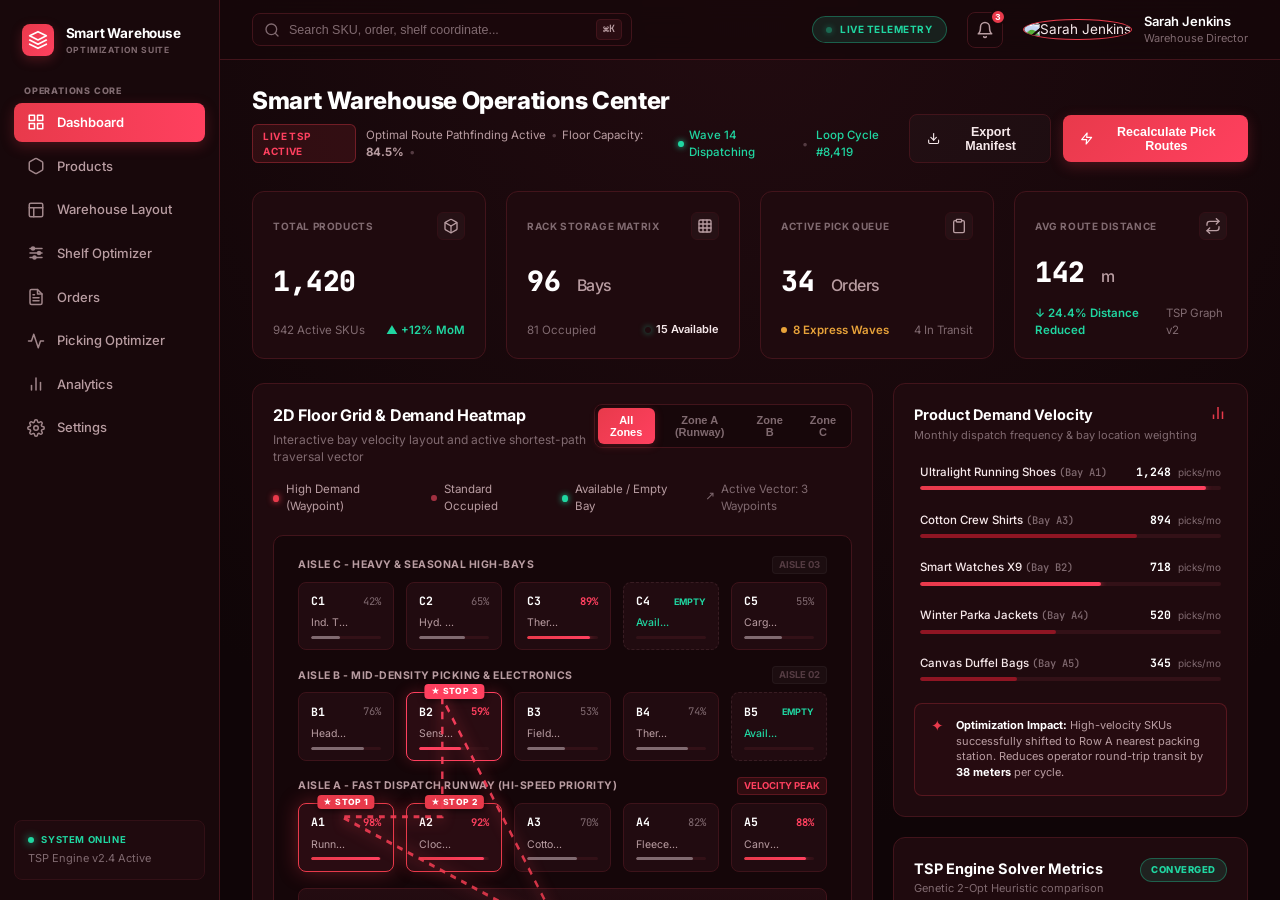
==== frontend/index.html @ 752e41a8 "Add complete warehouse application frontend and backend" ====
<!DOCTYPE html>
<html lang="en">
<head>
    <meta charset="UTF-8">
    <meta name="viewport" content="width=device-width, initial-scale=1.0">
    <title>Smart Warehouse Operations Center - Optimization Suite</title>
    <link rel="stylesheet" href="css/style.css">
    <link rel="preconnect" href="https://fonts.googleapis.com">
    <link rel="preconnect" href="https://fonts.gstatic.com" crossorigin>
    <link href="https://fonts.googleapis.com/css2?family=Inter:wght@300;400;500;600;700;800&family=JetBrains+Mono:wght@400;500;600;700&display=swap" rel="stylesheet">
</head>
<body class="app-body">
    <div class="app-layout">
        <!-- LEFT SIDEBAR -->
                <aside class="sidebar">
            <a href="index.html" class="sidebar-brand">
                <div class="brand-icon-box">
                    <svg width="20" height="20" viewBox="0 0 24 24" fill="none" stroke="currentColor" stroke-width="2" stroke-linecap="round" stroke-linejoin="round">
                        <polygon points="12 2 2 7 12 12 22 7 12 12 22 7 12 2"></polygon>
                        <polyline points="2 17 12 22 22 17"></polyline>
                        <polyline points="2 12 12 17 22 12"></polyline>
                    </svg>
                </div>
                <div class="brand-text">
                    <span class="brand-title">Smart Warehouse</span>
                    <span class="brand-subtitle">OPTIMIZATION SUITE</span>
                </div>
            </a>

            <div class="sidebar-section-label">OPERATIONS CORE</div>

            <nav class="sidebar-nav">
                <a href="index.html" class="nav-item active" data-nav="dashboard">
                    <svg width="18" height="18" viewBox="0 0 24 24" fill="none" stroke="currentColor" stroke-width="2" stroke-linecap="round" stroke-linejoin="round">
                        <rect x="3" y="3" width="7" height="7"></rect>
                        <rect x="14" y="3" width="7" height="7"></rect>
                        <rect x="14" y="14" width="7" height="7"></rect>
                        <rect x="3" y="14" width="7" height="7"></rect>
                    </svg>
                    <span>Dashboard</span>
                </a>
                <a href="products.html" class="nav-item" data-nav="products">
                    <svg width="18" height="18" viewBox="0 0 24 24" fill="none" stroke="currentColor" stroke-width="2" stroke-linecap="round" stroke-linejoin="round">
                        <path d="M21 16V8a2 2 0 0 0-1-1.73l-7-4a2 2 0 0 0-2 0l-7 4A2 2 0 0 0 3 8v8a2 2 0 0 0 1 1.73l7 4a2 2 0 0 0 2 0l7-4A2 2 0 0 0 21 16z"></path>
                    </svg>
                    <span>Products</span>
                </a>
                <a href="layout.html" class="nav-item" data-nav="layout">
                    <svg width="18" height="18" viewBox="0 0 24 24" fill="none" stroke="currentColor" stroke-width="2" stroke-linecap="round" stroke-linejoin="round">
                        <rect x="3" y="3" width="18" height="18" rx="2" ry="2"></rect>
                        <line x1="3" y1="9" x2="21" y2="9"></line>
                        <line x1="9" y1="21" x2="9" y2="9"></line>
                    </svg>
                    <span>Warehouse Layout</span>
                </a>
                <a href="shelf-optimizer.html" class="nav-item" data-nav="shelf-optimizer">
                    <svg width="18" height="18" viewBox="0 0 24 24" fill="none" stroke="currentColor" stroke-width="2" stroke-linecap="round" stroke-linejoin="round">
                        <path d="M4 6h16M4 12h16M4 18h16"></path>
                        <circle cx="8" cy="6" r="2" fill="currentColor"></circle>
                        <circle cx="16" cy="12" r="2" fill="currentColor"></circle>
                        <circle cx="10" cy="18" r="2" fill="currentColor"></circle>
                    </svg>
                    <span>Shelf Optimizer</span>
                </a>
                <a href="orders.html" class="nav-item" data-nav="orders">
                    <svg width="18" height="18" viewBox="0 0 24 24" fill="none" stroke="currentColor" stroke-width="2" stroke-linecap="round" stroke-linejoin="round">
                        <path d="M14 2H6a2 2 0 0 0-2 2v16a2 2 0 0 0 2 2h12a2 2 0 0 0 2-2V8z"></path>
                        <polyline points="14 2 14 8 20 8"></polyline>
                        <line x1="16" y1="13" x2="8" y2="13"></line>
                        <line x1="16" y1="17" x2="8" y2="17"></line>
                        <polyline points="10 9 9 9 8 9"></polyline>
                    </svg>
                    <span>Orders</span>
                </a>
                <a href="picking.html" class="nav-item" data-nav="picking">
                    <svg width="18" height="18" viewBox="0 0 24 24" fill="none" stroke="currentColor" stroke-width="2" stroke-linecap="round" stroke-linejoin="round">
                        <polyline points="22 12 18 12 15 21 9 3 6 12 2 12"></polyline>
                    </svg>
                    <span>Picking Optimizer</span>
                </a>
                <a href="analytics.html" class="nav-item" data-nav="analytics">
                    <svg width="18" height="18" viewBox="0 0 24 24" fill="none" stroke="currentColor" stroke-width="2" stroke-linecap="round" stroke-linejoin="round">
                        <line x1="18" y1="20" x2="18" y2="10"></line>
                        <line x1="12" y1="20" x2="12" y2="4"></line>
                        <line x1="6" y1="20" x2="6" y2="14"></line>
                    </svg>
                    <span>Analytics</span>
                </a>
                <a href="settings.html" class="nav-item" data-nav="settings">
                    <svg width="18" height="18" viewBox="0 0 24 24" fill="none" stroke="currentColor" stroke-width="2" stroke-linecap="round" stroke-linejoin="round">
                        <circle cx="12" cy="12" r="3"></circle>
                        <path d="M19.4 15a1.65 1.65 0 0 0 .33 1.82l.06.06a2 2 0 0 1 0 2.83 2 2 0 0 1-2.83 0l-.06-.06a1.65 1.65 0 0 0-1.82-.33 1.65 1.65 0 0 0-1 1.51V21a2 2 0 0 1-2 2 2 2 0 0 1-2-2v-.09A1.65 1.65 0 0 0 9 19.4a1.65 1.65 0 0 0-1.82.33l-.06.06a2 2 0 0 1-2.83 0 2 2 0 0 1 0-2.83l.06-.06a1.65 1.65 0 0 0 .33-1.82 1.65 1.65 0 0 0-1.51-1H3a2 2 0 0 1-2-2 2 2 0 0 1 2-2h.09A1.65 1.65 0 0 0 4.6 9a1.65 1.65 0 0 0-.33-1.82l-.06-.06a2 2 0 0 1 0-2.83 2 2 0 0 1 2.83 0l.06.06a1.65 1.65 0 0 0 1.82.33H9a1.65 1.65 0 0 0 1-1.51V3a2 2 0 0 1 2-2 2 2 0 0 1 2 2v.09a1.65 1.65 0 0 0 1 1.51 1.65 1.65 0 0 0 1.82-.33l.06-.06a2 2 0 0 1 2.83 0 2 2 0 0 1 0 2.83l-.06.06a1.65 1.65 0 0 0-.33 1.82V9a1.65 1.65 0 0 0 1.51 1H21a2 2 0 0 1 2 2 2 2 0 0 1-2 2h-.09a1.65 1.65 0 0 0-1.51 1z"></path>
                    </svg>
                    <span>Settings</span>
                </a>
            </nav>

            <div class="sidebar-status-card">
                <div class="status-indicator">
                    <span class="status-pulse-dot"></span>
                    <span class="status-label">SYSTEM ONLINE</span>
                </div>
                <div class="status-subtext">TSP Engine v2.4 Active</div>
            </div>
        </aside>

        <!-- MAIN VIEWPORT -->
        <div class="main-viewport">
            <!-- TOP BAR -->
            <header class="top-header">
                <div class="search-container">
                    <svg class="search-icon" width="16" height="16" viewBox="0 0 24 24" fill="none" stroke="currentColor" stroke-width="2" stroke-linecap="round" stroke-linejoin="round">
                        <circle cx="11" cy="11" r="8"></circle>
                        <line x1="21" y1="21" x2="16.65" y2="16.65"></line>
                    </svg>
                    <input type="text" id="globalSearchInput" placeholder="Search SKU, order, shelf coordinate..." class="search-input">
                    <kbd class="shortcut-badge">⌘K</kbd>
                </div>

                <div class="header-actions">
                    <div class="telemetry-pill">
                        <span class="telemetry-dot"></span>
                        <span>LIVE TELEMETRY</span>
                    </div>

                    <button class="icon-button notification-btn" title="Notifications">
                        <svg width="18" height="18" viewBox="0 0 24 24" fill="none" stroke="currentColor" stroke-width="2" stroke-linecap="round" stroke-linejoin="round">
                            <path d="M18 8A6 6 0 0 0 6 8c0 7-3 9-3 9h18s-3-2-3-9"></path>
                            <path d="M13.73 21a2 2 0 0 1-3.46 0"></path>
                        </svg>
                        <span class="badge-count">3</span>
                    </button>

                    <div class="user-profile">
                        <div class="user-avatar">
                            <img src="https://images.unsplash.com/photo-1573496359142-b8d87734a5a2?w=100&auto=format&fit=crop&q=80" alt="Sarah Jenkins">
                        </div>
                        <div class="user-meta">
                            <span class="user-name">Sarah Jenkins</span>
                            <span class="user-role">Warehouse Director</span>
                        </div>
                    </div>
                </div>
            </header>

            <!-- MAIN CONTENT AREA -->
            <main class="content-scroll">
                <!-- HERO TITLE & ACTION ROW -->
                <div class="page-title-row">
                    <div class="title-meta-group">
                        <h1 class="page-title">Smart Warehouse Operations Center</h1>
                        <div class="title-tags">
                            <span class="pill-badge tsp-badge">LIVE TSP ACTIVE</span>
                            <span class="title-subinfo">Optimal Route Pathfinding Active <span class="bullet">•</span> Floor Capacity: <strong>84.5%</strong> <span class="bullet">•</span></span>
                            <span class="dispatch-status">
                                <span class="green-dot"></span> Wave 14 Dispatching <span class="bullet">•</span> Loop Cycle #8,419
                            </span>
                        </div>
                    </div>
                    <div class="page-action-group">
                        <button class="btn btn-outline" id="exportManifestBtn">
                            <svg width="15" height="15" viewBox="0 0 24 24" fill="none" stroke="currentColor" stroke-width="2" stroke-linecap="round" stroke-linejoin="round">
                                <path d="M21 15v4a2 2 0 0 1-2 2H5a2 2 0 0 1-2-2v-4"></path>
                                <polyline points="7 10 12 15 17 10"></polyline>
                                <line x1="12" y1="15" x2="12" y2="3"></line>
                            </svg>
                            <span>Export Manifest</span>
                        </button>
                        <button class="btn btn-primary" id="recalculateRoutesBtn">
                            <svg width="15" height="15" viewBox="0 0 24 24" fill="none" stroke="currentColor" stroke-width="2" stroke-linecap="round" stroke-linejoin="round">
                                <polygon points="13 2 3 14 12 14 11 22 21 10 12 10 13 2"></polygon>
                            </svg>
                            <span>Recalculate Pick Routes</span>
                        </button>
                    </div>
                </div>

                <!-- 4 KPI SUMMARY CARDS -->
                <div class="kpi-grid">
                    <!-- KPI 1 -->
                    <div class="kpi-card">
                        <div class="kpi-card-header">
                            <span class="kpi-label">TOTAL PRODUCTS</span>
                            <div class="kpi-icon-wrapper">
                                <svg width="16" height="16" viewBox="0 0 24 24" fill="none" stroke="currentColor" stroke-width="2" stroke-linecap="round" stroke-linejoin="round">
                                    <path d="M21 16V8a2 2 0 0 0-1-1.73l-7-4a2 2 0 0 0-2 0l-7 4A2 2 0 0 0 3 8v8a2 2 0 0 0 1 1.73l7 4a2 2 0 0 0 2 0l7-4A2 2 0 0 0 21 16z"></path>
                                    <polyline points="3.27 6.96 12 12.01 20.73 6.96"></polyline>
                                    <line x1="12" y1="22.08" x2="12" y2="12"></line>
                                </svg>
                            </div>
                        </div>
                        <div class="kpi-value">1,420</div>
                        <div class="kpi-footer">
                            <span class="footer-muted">942 Active SKUs</span>
                            <span class="footer-trend trend-up">▲ +12% MoM</span>
                        </div>
                    </div>

                    <!-- KPI 2 -->
                    <div class="kpi-card">
                        <div class="kpi-card-header">
                            <span class="kpi-label">RACK STORAGE MATRIX</span>
                            <div class="kpi-icon-wrapper">
                                <svg width="16" height="16" viewBox="0 0 24 24" fill="none" stroke="currentColor" stroke-width="2" stroke-linecap="round" stroke-linejoin="round">
                                    <rect x="3" y="3" width="18" height="18" rx="2"></rect>
                                    <path d="M3 9h18M3 15h18M9 3v18M15 3v18"></path>
                                </svg>
                            </div>
                        </div>
                        <div class="kpi-value">96 <span class="unit-text">Bays</span></div>
                        <div class="kpi-footer">
                            <span class="footer-muted">81 Occupied</span>
                            <span class="footer-available"><span class="available-dot"></span> 15 Available</span>
                        </div>
                    </div>

                    <!-- KPI 3 -->
                    <div class="kpi-card">
                        <div class="kpi-card-header">
                            <span class="kpi-label">ACTIVE PICK QUEUE</span>
                            <div class="kpi-icon-wrapper">
                                <svg width="16" height="16" viewBox="0 0 24 24" fill="none" stroke="currentColor" stroke-width="2" stroke-linecap="round" stroke-linejoin="round">
                                    <path d="M16 4h2a2 2 0 0 1 2 2v14a2 2 0 0 1-2 2H6a2 2 0 0 1-2-2V6a2 2 0 0 1 2-2h2"></path>
                                    <rect x="8" y="2" width="8" height="4" rx="1" ry="1"></rect>
                                </svg>
                            </div>
                        </div>
                        <div class="kpi-value">34 <span class="unit-text">Orders</span></div>
                        <div class="kpi-footer">
                            <span class="footer-status-tag tag-express"><span class="amber-dot"></span> 8 Express Waves</span>
                            <span class="footer-muted">4 In Transit</span>
                        </div>
                    </div>

                    <!-- KPI 4 -->
                    <div class="kpi-card">
                        <div class="kpi-card-header">
                            <span class="kpi-label">AVG ROUTE DISTANCE</span>
                            <div class="kpi-icon-wrapper">
                                <svg width="16" height="16" viewBox="0 0 24 24" fill="none" stroke="currentColor" stroke-width="2" stroke-linecap="round" stroke-linejoin="round">
                                    <polyline points="17 1 21 5 17 9"></polyline>
                                    <path d="M3 11V9a4 4 0 0 1 4-4h14"></path>
                                    <polyline points="7 23 3 19 7 15"></polyline>
                                    <path d="M21 13v2a4 4 0 0 1-4 4H3"></path>
                                </svg>
                            </div>
                        </div>
                        <div class="kpi-value">142 <span class="unit-text">m</span></div>
                        <div class="kpi-footer">
                            <span class="footer-trend trend-reduction">↓ 24.4% Distance Reduced</span>
                            <span class="footer-muted">TSP Graph v2</span>
                        </div>
                    </div>
                </div>

                <!-- MIDDLE SECTION: 2D GRID + RIGHT SIDEBAR METRICS -->
                <div class="dashboard-grid-layout">
                    <!-- LEFT COLUMN: 2D FLOOR GRID & DEMAND HEATMAP -->
                    <div class="card grid-visualization-card">
                        <div class="card-header-flex">
                            <div class="header-titles">
                                <h2 class="card-title">2D Floor Grid & Demand Heatmap</h2>
                                <p class="card-subtitle">Interactive bay velocity layout and active shortest-path traversal vector</p>
                            </div>
                            <div class="zone-filter-tabs">
                                <button class="zone-tab active" data-zone="all">All Zones</button>
                                <button class="zone-tab" data-zone="a">Zone A (Runway)</button>
                                <button class="zone-tab" data-zone="b">Zone B</button>
                                <button class="zone-tab" data-zone="c">Zone C</button>
                            </div>
                        </div>

                        <div class="grid-legend-row">
                            <div class="legend-item"><span class="legend-dot dot-high-demand"></span> High Demand (Waypoint)</div>
                            <div class="legend-item"><span class="legend-dot dot-occupied"></span> Standard Occupied</div>
                            <div class="legend-item"><span class="legend-dot dot-empty"></span> Available / Empty Bay</div>
                            <div class="legend-item vector-info"><svg width="14" height="14" viewBox="0 0 24 24" fill="none" stroke="currentColor" stroke-width="2"><polyline points="15 3 21 3 21 9"></polyline><line x1="10" y1="14" x2="21" y2="3"></line></svg> Active Vector: 3 Waypoints</div>
                        </div>

                        <!-- WAREHOUSE 2D INTERACTIVE STAGE -->
                        <div class="warehouse-stage-container" id="warehouseStage">
                            <!-- Dynamic SVG overlay for pick paths -->
                            <svg class="traversal-svg-overlay" id="traversalSvg" viewBox="0 0 600 360" preserveAspectRatio="none">
                                <defs>
                                    <linearGradient id="pathGradient" x1="0%" y1="100%" x2="0%" y2="0%">
                                        <stop offset="0%" stop-color="#E83A4B" stop-opacity="0.85"/>
                                        <stop offset="100%" stop-color="#FF405F" stop-opacity="0.95"/>
                                    </linearGradient>
                                </defs>
                                <!-- Traversal Vector Path Lines -->
                                <path id="pickVectorPath" class="path-line-glowing" d="M 300,320 L 70,225 L 175,225 L 175,130 L 300,320" />
                            </svg>

                            <!-- AISLE C -->
                            <div class="aisle-block" data-zone="c">
                                <div class="aisle-header">
                                    <span class="aisle-name">AISLE C - HEAVY & SEASONAL HIGH-BAYS</span>
                                    <span class="aisle-tag">AISLE 03</span>
                                </div>
                                <div class="bays-rack-row">
                                    <div class="bay-cell standard" data-bay="C1" data-name="Industrial Tooling Kits" data-velocity="42" data-load="42%">
                                        <div class="bay-top"><span class="bay-code">C1</span><span class="bay-pct">42%</span></div>
                                        <div class="bay-sku">Ind. T...</div>
                                        <div class="bay-progress"><div class="bar-fill" style="width: 42%;"></div></div>
                                    </div>
                                    <div class="bay-cell standard" data-bay="C2" data-name="Hydraulic Pumps & Fittings" data-velocity="65" data-load="65%">
                                        <div class="bay-top"><span class="bay-code">C2</span><span class="bay-pct">65%</span></div>
                                        <div class="bay-sku">Hyd. ...</div>
                                        <div class="bay-progress"><div class="bar-fill" style="width: 65%;"></div></div>
                                    </div>
                                    <div class="bay-cell high-demand" data-bay="C3" data-name="Thermal Insulators Heavy" data-velocity="89" data-load="89%">
                                        <div class="bay-top"><span class="bay-code">C3</span><span class="bay-pct hot">89%</span></div>
                                        <div class="bay-sku">Ther...</div>
                                        <div class="bay-progress"><div class="bar-fill hot-bar" style="width: 89%;"></div></div>
                                    </div>
                                    <div class="bay-cell empty" data-bay="C4" data-name="Empty Storage Bay" data-velocity="0" data-load="0%">
                                        <div class="bay-top"><span class="bay-code">C4</span><span class="empty-badge">EMPTY</span></div>
                                        <div class="bay-sku available-sku">Avail...</div>
                                        <div class="bay-progress"><div class="bar-fill empty-bar" style="width: 0%;"></div></div>
                                    </div>
                                    <div class="bay-cell standard" data-bay="C5" data-name="Cargo Straps & Ratchets" data-velocity="55" data-load="55%">
                                        <div class="bay-top"><span class="bay-code">C5</span><span class="bay-pct">55%</span></div>
                                        <div class="bay-sku">Carg...</div>
                                        <div class="bay-progress"><div class="bar-fill" style="width: 55%;"></div></div>
                                    </div>
                                </div>
                            </div>

                            <!-- AISLE B -->
                            <div class="aisle-block" data-zone="b">
                                <div class="aisle-header">
                                    <span class="aisle-name">AISLE B - MID-DENSITY PICKING & ELECTRONICS</span>
                                    <span class="aisle-tag">AISLE 02</span>
                                </div>
                                <div class="bays-rack-row">
                                    <div class="bay-cell standard" data-bay="B1" data-name="Wireless Headsets Pro" data-velocity="76" data-load="76%">
                                        <div class="bay-top"><span class="bay-code">B1</span><span class="bay-pct">76%</span></div>
                                        <div class="bay-sku">Head...</div>
                                        <div class="bay-progress"><div class="bar-fill" style="width: 76%;"></div></div>
                                    </div>
                                    <div class="bay-cell waypoint-stop waypoint-stop-3" data-bay="B2" data-name="Smart Watches X9 (Sensors)" data-velocity="78" data-load="59%" id="bay-B2">
                                        <div class="waypoint-pin-badge stop3-badge">★ STOP 3</div>
                                        <div class="bay-top"><span class="bay-code">B2</span><span class="bay-pct hot">59%</span></div>
                                        <div class="bay-sku">Sens...</div>
                                        <div class="bay-progress"><div class="bar-fill stop3-bar" style="width: 59%;"></div></div>
                                    </div>
                                    <div class="bay-cell standard" data-bay="B3" data-name="Field Diagnostic Units" data-velocity="53" data-load="53%">
                                        <div class="bay-top"><span class="bay-code">B3</span><span class="bay-pct">53%</span></div>
                                        <div class="bay-sku">Field...</div>
                                        <div class="bay-progress"><div class="bar-fill" style="width: 53%;"></div></div>
                                    </div>
                                    <div class="bay-cell standard" data-bay="B4" data-name="Thermal Controllers X" data-velocity="74" data-load="74%">
                                        <div class="bay-top"><span class="bay-code">B4</span><span class="bay-pct">74%</span></div>
                                        <div class="bay-sku">Ther...</div>
                                        <div class="bay-progress"><div class="bar-fill" style="width: 74%;"></div></div>
                                    </div>
                                    <div class="bay-cell empty" data-bay="B5" data-name="Empty Storage Bay" data-velocity="0" data-load="0%">
                                        <div class="bay-top"><span class="bay-code">B5</span><span class="empty-badge">EMPTY</span></div>
                                        <div class="bay-sku available-sku">Avail...</div>
                                        <div class="bay-progress"><div class="bar-fill empty-bar" style="width: 0%;"></div></div>
                                    </div>
                                </div>
                            </div>

                            <!-- AISLE A -->
                            <div class="aisle-block" data-zone="a">
                                <div class="aisle-header">
                                    <span class="aisle-name">AISLE A - FAST DISPATCH RUNWAY (HI-SPEED PRIORITY)</span>
                                    <span class="aisle-tag velocity-tag">VELOCITY PEAK</span>
                                </div>
                                <div class="bays-rack-row">
                                    <div class="bay-cell waypoint-stop active-selected-bay" data-bay="A1" data-name="Ultralight Running Shoes" data-velocity="98" data-load="88%" id="bay-A1">
                                        <div class="waypoint-pin-badge pink-badge">★ STOP 1</div>
                                        <div class="bay-top"><span class="bay-code">A1</span><span class="bay-pct hot">98%</span></div>
                                        <div class="bay-sku">Runn...</div>
                                        <div class="bay-progress"><div class="bar-fill hot-bar" style="width: 98%;"></div></div>
                                    </div>
                                    <div class="bay-cell waypoint-stop" data-bay="A2" data-name="Smart Tracking Clocks" data-velocity="92" data-load="76%" id="bay-A2">
                                        <div class="waypoint-pin-badge pink-badge">★ STOP 2</div>
                                        <div class="bay-top"><span class="bay-code">A2</span><span class="bay-pct hot">92%</span></div>
                                        <div class="bay-sku">Cloc...</div>
                                        <div class="bay-progress"><div class="bar-fill hot-bar" style="width: 92%;"></div></div>
                                    </div>
                                    <div class="bay-cell standard" data-bay="A3" data-name="Cotton Crew Shirts" data-velocity="70" data-load="70%">
                                        <div class="bay-top"><span class="bay-code">A3</span><span class="bay-pct">70%</span></div>
                                        <div class="bay-sku">Cotto...</div>
                                        <div class="bay-progress"><div class="bar-fill" style="width: 70%;"></div></div>
                                    </div>
                                    <div class="bay-cell standard" data-bay="A4" data-name="Winter Parka Fleece" data-velocity="82" data-load="82%">
                                        <div class="bay-top"><span class="bay-code">A4</span><span class="bay-pct">82%</span></div>
                                        <div class="bay-sku">Fleece...</div>
                                        <div class="bay-progress"><div class="bar-fill" style="width: 82%;"></div></div>
                                    </div>
                                    <div class="bay-cell high-demand" data-bay="A5" data-name="Canvas Duffel Bags" data-velocity="88" data-load="88%">
                                        <div class="bay-top"><span class="bay-code">A5</span><span class="bay-pct hot">88%</span></div>
                                        <div class="bay-sku">Canv...</div>
                                        <div class="bay-progress"><div class="bar-fill hot-bar" style="width: 88%;"></div></div>
                                    </div>
                                </div>
                            </div>

                            <!-- ENTRY PORTAL & PACKING STATION -->
                            <div class="entry-portal-box" id="entryPortal">
                                <div class="portal-header-row">
                                    <span class="portal-title">ENTRY PORTAL & AUTOMATED PACKING STATION</span>
                                </div>
                                <div class="portal-badges-row">
                                    <div class="portal-status-item">
                                        <svg width="14" height="14" viewBox="0 0 24 24" fill="none" stroke="currentColor" stroke-width="2"><rect x="1" y="3" width="15" height="13"></rect><polygon points="16 8 20 8 23 11 23 16 16 16 8"></polygon><circle cx="5.5" cy="18.5" r="2.5"></circle><circle cx="18.5" cy="18.5" r="2.5"></circle></svg>
                                        <span><span class="green-dot"></span> Conveyors 01-03 Online</span>
                                    </div>
                                    <div class="portal-status-item">Multi-Scan RFID Active</div>
                                    <div class="portal-tag dock-tag">DOCK D-04</div>
                                    <div class="portal-tag runway-tag">↑ Aisle A Runway</div>
                                </div>
                            </div>
                        </div>

                        <!-- ACTIVE INSPECTOR BOTTOM BAR -->
                        <div class="grid-inspector-bar">
                            <div class="inspector-col">
                                <svg width="16" height="16" viewBox="0 0 24 24" fill="none" stroke="#E83A4B" stroke-width="2"><circle cx="12" cy="12" r="10"></circle><circle cx="12" cy="12" r="3"></circle></svg>
                                <span>Active Inspector: <strong id="inspectBay">Bay A1 (Ultralight Running Shoes)</strong></span>
                            </div>
                            <div class="inspector-col">
                                <span>Velocity: <strong id="inspectVelocity" class="highlight-text">98%</strong></span>
                            </div>
                            <div class="inspector-col waypoint-col">
                                <span class="green-dot"></span>
                                <span id="inspectStatus">Optimal Waypoint #1</span>
                            </div>
                        </div>
                    </div>

                    <!-- RIGHT COLUMN: DEMAND VELOCITY + TSP SOLVER METRICS -->
                    <div class="right-metrics-column">
                        <!-- WIDGET 1: PRODUCT DEMAND VELOCITY -->
                        <div class="card velocity-card">
                            <div class="card-header-simple">
                                <div>
                                    <h3 class="widget-title">Product Demand Velocity</h3>
                                    <p class="widget-subtitle">Monthly dispatch frequency & bay location weighting</p>
                                </div>
                                <svg width="18" height="18" viewBox="0 0 24 24" fill="none" stroke="#E83A4B" stroke-width="2">
                                    <line x1="18" y1="20" x2="18" y2="10"></line>
                                    <line x1="12" y1="20" x2="12" y2="4"></line>
                                    <line x1="6" y1="20" x2="6" y2="14"></line>
                                </svg>
                            </div>

                            <div class="velocity-list">
                                <div class="velocity-item" data-bay="A1">
                                    <div class="velocity-meta">
                                        <span class="product-title">Ultralight Running Shoes <span class="bay-tag">(Bay A1)</span></span>
                                        <span class="picks-val">1,248 <span class="unit">picks/mo</span></span>
                                    </div>
                                    <div class="velocity-bar-track">
                                        <div class="velocity-bar-fill fill-hot" style="width: 95%;"></div>
                                    </div>
                                </div>

                                <div class="velocity-item" data-bay="A3">
                                    <div class="velocity-meta">
                                        <span class="product-title">Cotton Crew Shirts <span class="bay-tag">(Bay A3)</span></span>
                                        <span class="picks-val">894 <span class="unit">picks/mo</span></span>
                                    </div>
                                    <div class="velocity-bar-track">
                                        <div class="velocity-bar-fill fill-normal" style="width: 72%;"></div>
                                    </div>
                                </div>

                                <div class="velocity-item" data-bay="B2">
                                    <div class="velocity-meta">
                                        <span class="product-title">Smart Watches X9 <span class="bay-tag">(Bay B2)</span></span>
                                        <span class="picks-val">718 <span class="unit">picks/mo</span></span>
                                    </div>
                                    <div class="velocity-bar-track">
                                        <div class="velocity-bar-fill fill-hot" style="width: 60%;"></div>
                                    </div>
                                </div>

                                <div class="velocity-item" data-bay="A4">
                                    <div class="velocity-meta">
                                        <span class="product-title">Winter Parka Jackets <span class="bay-tag">(Bay A4)</span></span>
                                        <span class="picks-val">520 <span class="unit">picks/mo</span></span>
                                    </div>
                                    <div class="velocity-bar-track">
                                        <div class="velocity-bar-fill fill-normal" style="width: 45%;"></div>
                                    </div>
                                </div>

                                <div class="velocity-item" data-bay="A5">
                                    <div class="velocity-meta">
                                        <span class="product-title">Canvas Duffel Bags <span class="bay-tag">(Bay A5)</span></span>
                                        <span class="picks-val">345 <span class="unit">picks/mo</span></span>
                                    </div>
                                    <div class="velocity-bar-track">
                                        <div class="velocity-bar-fill fill-normal" style="width: 32%;"></div>
                                    </div>
                                </div>
                            </div>

                            <!-- OPTIMIZATION IMPACT CALLOUT -->
                            <div class="optimization-impact-box">
                                <div class="spark-icon">✦</div>
                                <div class="impact-text">
                                    <strong>Optimization Impact:</strong> High-velocity SKUs successfully shifted to Row A nearest packing station. Reduces operator round-trip transit by <strong>38 meters</strong> per cycle.
                                </div>
                            </div>
                        </div>

                        <!-- WIDGET 2: TSP ENGINE SOLVER METRICS -->
                        <div class="card tsp-metrics-card">
                            <div class="card-header-simple">
                                <div>
                                    <h3 class="widget-title">TSP Engine Solver Metrics</h3>
                                    <p class="widget-subtitle">Genetic 2-Opt Heuristic comparison</p>
                                </div>
                                <span class="converged-pill">CONVERGED</span>
                            </div>

                            <div class="comparison-tiles-grid">
                                <div class="comp-tile fifo-tile">
                                    <span class="tile-label">LEGACY FIFO PATH</span>
                                    <div class="tile-value-muted">188 <span class="sub-unit">m</span></div>
                                    <span class="tile-sub">Unordered batch</span>
                                </div>
                                <div class="comp-tile tsp-tile">
                                    <span class="tile-label">OPTIMIZED TSP ROUTE</span>
                                    <div class="tile-value-highlight">142 <span class="sub-unit">m</span></div>
                                    <span class="tile-sub green-sub">↘ - 24.4% Travel</span>
                                </div>
                            </div>

                            <div class="savings-metrics-row">
                                <div class="saving-metric-box">
                                    <span class="metric-heading">DISTANCE SAVED / RUN</span>
                                    <div class="metric-number">46 <span class="sub-unit">meters</span></div>
                                    <span class="metric-sub">2,300 m / 50 picks</span>
                                </div>
                                <div class="saving-metric-box">
                                    <span class="metric-heading">LABOR TIME SAVED</span>
                                    <div class="metric-number">42.6 <span class="sub-unit">hrs / wk</span></div>
                                    <span class="metric-sub green-sub">+31.5% picker efficiency</span>
                                </div>
                            </div>

                            <div class="algorithm-status-block">
                                <div class="algo-progress-meta">
                                    <span>Algorithm Convergence (2-Opt TSP)</span>
                                    <strong class="green-pct" id="algoConvergenceVal">94.6%</strong>
                                </div>
                                <div class="algo-track">
                                    <div class="algo-fill" style="width: 94.6%;"></div>
                                </div>
                                <div class="algo-details-footer">
                                    <span>Iteration: <strong id="algoIterations">1,200</strong></span>
                                    <span>Fitness Delta: <strong>&lt; 0.002%</strong></span>
                                </div>
                            </div>
                        </div>
                    </div>
                </div>

                <!-- BOTTOM TABLE: ACTIVE PICK MANIFEST & LIVE WAVES -->
                <div class="card manifest-card">
                    <div class="manifest-header-flex">
                        <div class="manifest-titles">
                            <h2 class="card-title">Active Pick Manifest & Live Waves</h2>
                            <p class="card-subtitle">Real-time dispatch batches prioritized by delivery window and TSP traversal efficiency</p>
                        </div>
                        <div class="manifest-filter-group">
                            <div class="filter-input-wrap">
                                <svg width="14" height="14" viewBox="0 0 24 24" fill="none" stroke="currentColor" stroke-width="2">
                                    <polygon points="22 3 2 3 10 12.46 10 19 14 21 14 12.46 22 3"></polygon>
                                </svg>
                                <input type="text" id="manifestSearchInput" placeholder="Filter order ID or SKU..." class="manifest-search-box">
                            </div>
                            <span class="visible-badge" id="visibleCounterBadge">5 of 34 Visible</span>
                        </div>
                    </div>

                    <div class="table-responsive">
                        <table class="manifest-table" id="manifestTable">
                            <thead>
                                <tr>
                                    <th>ORDER ID</th>
                                    <th>ITEMS & MANIFEST PAYLOAD</th>
                                    <th>PRIORITY LEVEL</th>
                                    <th>FULFILLMENT STATUS</th>
                                    <th>PICK DISTANCE</th>
                                    <th>ACTION</th>
                                </tr>
                            </thead>
                            <tbody>
                                <tr data-order="#ORD-8920" data-route="A1,A2,B2" data-distance="118 m">
                                    <td><span class="order-id-code">#ORD-8920</span></td>
                                    <td>
                                        <div class="payload-cell">
                                            <span class="item-count">3 Items</span>
                                            <span class="item-desc">Smart Watches, Trainers</span>
                                        </div>
                                    </td>
                                    <td><span class="badge-priority priority-urgent">● URGENT</span></td>
                                    <td><span class="badge-status status-picking"><span class="pulse-dot-amber"></span> Picking</span></td>
                                    <td><span class="distance-code">118 m</span></td>
                                    <td>
                                        <button class="btn-action view-route-btn" data-order-id="8920">
                                            View Route <span>→</span>
                                        </button>
                                    </td>
                                </tr>

                                <tr data-order="#ORD-8921" data-route="A1,A3,A4" data-distance="94 m">
                                    <td><span class="order-id-code">#ORD-8921</span></td>
                                    <td>
                                        <div class="payload-cell">
                                            <span class="item-count">6 Items</span>
                                            <span class="item-desc">Running Shoes, Shirts, Caps</span>
                                        </div>
                                    </td>
                                    <td><span class="badge-priority priority-high">HIGH</span></td>
                                    <td><span class="badge-status status-queued">Queued</span></td>
                                    <td><span class="distance-code">94 m</span></td>
                                    <td>
                                        <button class="btn-action view-route-btn" data-order-id="8921">
                                            View Route <span>→</span>
                                        </button>
                                    </td>
                                </tr>

                                <tr data-order="#ORD-8918" data-route="C1,C2,C3" data-distance="165 m">
                                    <td><span class="order-id-code">#ORD-8918</span></td>
                                    <td>
                                        <div class="payload-cell">
                                            <span class="item-count">12 Items</span>
                                            <span class="item-desc">Hardware & Apparel Heavy</span>
                                        </div>
                                    </td>
                                    <td><span class="badge-priority priority-normal">Normal</span></td>
                                    <td><span class="badge-status status-completed"><svg width="12" height="12" viewBox="0 0 24 24" fill="none" stroke="currentColor" stroke-width="3"><polyline points="20 6 9 17 4 12"></polyline></svg> Completed</span></td>
                                    <td><span class="distance-code">165 m</span></td>
                                    <td>
                                        <button class="btn-action log-details-btn">
                                            Log Details <span>▤</span>
                                        </button>
                                    </td>
                                </tr>

                                <tr data-order="#ORD-8915" data-route="A1,B1,B2" data-distance="120 m">
                                    <td><span class="order-id-code">#ORD-8915</span></td>
                                    <td>
                                        <div class="payload-cell">
                                            <span class="item-count">4 Items</span>
                                            <span class="item-desc">Sport Shoes, Bags</span>
                                        </div>
                                    </td>
                                    <td><span class="badge-priority priority-high">HIGH</span></td>
                                    <td><span class="badge-status status-transit">In Transit</span></td>
                                    <td><span class="distance-code">120 m</span></td>
                                    <td>
                                        <button class="btn-action view-route-btn" data-order-id="8915">
                                            View Route <span>→</span>
                                        </button>
                                    </td>
                                </tr>

                                <tr data-order="#ORD-8911" data-route="A4,A5,B4" data-distance="142 m">
                                    <td><span class="order-id-code">#ORD-8911</span></td>
                                    <td>
                                        <div class="payload-cell">
                                            <span class="item-count">8 Items</span>
                                            <span class="item-desc">Jackets, Canvas Duffels</span>
                                        </div>
                                    </td>
                                    <td><span class="badge-priority priority-normal">Normal</span></td>
                                    <td><span class="badge-status status-packed">Packed</span></td>
                                    <td><span class="distance-code">142 m</span></td>
                                    <td>
                                        <button class="btn-action view-route-btn" data-order-id="8911">
                                            View Route <span>→</span>
                                        </button>
                                    </td>
                                </tr>
                            </tbody>
                        </table>
                    </div>
                </div>
            </main>
        </div>
    </div>

    <!-- NOTIFICATION TOAST -->
    <div id="toastNotification" class="toast-notification">
        <div class="toast-icon">⚡</div>
        <div class="toast-content">
            <h4 id="toastTitle">Pick Routes Recalculated</h4>
            <p id="toastMessage">Optimal genetic 2-opt path converged in 18ms. 3 waypoints assigned.</p>
        </div>
    </div>

    <script src="js/api.js"></script>
    <script src="js/app.js"></script>
    <script src="js/nav.js"></script>
</body>
</html>
---- frontend/css/style.css ----
/* =========================================================
   SMART WAREHOUSE OPERATIONS CENTER - BURGUNDY / CRIMSON THEME
   Comprehensive Design System for Dashboard & Products Page
   ========================================================= */

:root {
    /* Palette Tokens */
    --bg-main: #0F0507;
    --sidebar-bg: #18080B;
    --header-bg: #16070A;
    --card-bg: #1F0A0E;
    --card-surface-2: #2A0D12;
    --card-hover: #260C11;
    --card-border: #42141B;
    --card-border-subtle: #321016;

    /* Crimson / Red Accents */
    --accent-red: #E83A4B;
    --accent-red-bright: #FF405F;
    --accent-red-dark: #8F1523;
    --accent-red-glow: rgba(232, 58, 75, 0.25);
    --accent-red-dim: rgba(232, 58, 75, 0.12);
    --accent-red-subtle: rgba(232, 58, 75, 0.06);

    /* Functional Highlights */
    --accent-green: #20D6A1;
    --accent-green-glow: rgba(32, 214, 161, 0.25);
    --accent-green-dim: rgba(32, 214, 161, 0.12);

    --accent-amber: #E8A33A;
    --accent-amber-dim: rgba(232, 163, 58, 0.14);

    /* Typography */
    --text-pure: #ffffff;
    --text-primary: #F7E9EB;
    --text-secondary: #B99DA2;
    --text-muted: #806A70;
    --text-dim: #543B42;

    --font-sans: 'Inter', -apple-system, BlinkMacSystemFont, sans-serif;
    --font-mono: 'JetBrains Mono', monospace;

    /* Transitions */
    --transition-fast: 0.18s ease;
    --transition-medium: 0.28s cubic-bezier(0.4, 0, 0.2, 1);
}

* {
    box-sizing: border-box;
    margin: 0;
    padding: 0;
}

body.app-body {
    background-color: var(--bg-main);
    color: var(--text-primary);
    font-family: var(--font-sans);
    font-size: 13.5px;
    line-height: 1.45;
    height: 100vh;
    overflow: hidden;
    -webkit-font-smoothing: antialiased;
}

/* APP SHELL LAYOUT */
.app-layout {
    display: flex;
    height: 100vh;
    width: 100vw;
    overflow: hidden;
}

/* ---------------------------------------------------------
   SIDEBAR (DEEP BURGUNDY)
   --------------------------------------------------------- */
.sidebar {
    width: 220px;
    min-width: 220px;
    background-color: var(--sidebar-bg);
    border-right: 1px solid var(--card-border);
    display: flex;
    flex-direction: column;
    padding: 1.25rem 0.85rem;
    z-index: 20;
}

.sidebar-brand {
    text-decoration: none;
    color: inherit;
    cursor: pointer;
    display: flex;
    align-items: center;
    gap: 0.75rem;
    padding: 0.25rem 0.5rem 1.25rem 0.5rem;
}

.brand-icon-box {
    width: 32px;
    height: 32px;
    border-radius: 8px;
    background: linear-gradient(135deg, var(--accent-red), var(--accent-red-bright));
    color: white;
    display: flex;
    align-items: center;
    justify-content: center;
    box-shadow: 0 4px 12px var(--accent-red-glow);
}

.brand-text {
    display: flex;
    flex-direction: column;
}

.brand-title {
    font-weight: 700;
    font-size: 13.5px;
    color: var(--text-pure);
    letter-spacing: -0.2px;
}

.brand-subtitle {
    font-size: 8.5px;
    font-weight: 700;
    color: var(--text-muted);
    letter-spacing: 0.8px;
}

.sidebar-section-label {
    font-size: 9px;
    font-weight: 800;
    color: var(--text-muted);
    letter-spacing: 0.8px;
    padding: 0.5rem 0.65rem 0.35rem 0.65rem;
}

.sidebar-nav {
    display: flex;
    flex-direction: column;
    gap: 0.25rem;
    flex: 1;
}

.nav-item {
    display: flex;
    align-items: center;
    gap: 0.75rem;
    padding: 0.65rem 0.85rem;
    border-radius: 8px;
    color: var(--text-secondary);
    text-decoration: none;
    font-weight: 500;
    font-size: 13px;
    transition: all var(--transition-fast);
}

.nav-item:hover {
    color: var(--text-pure);
    background-color: rgba(232, 58, 75, 0.06);
}

.nav-item.active {
    background: linear-gradient(90deg, var(--accent-red) 0%, var(--accent-red-bright) 100%);
    color: var(--text-pure);
    font-weight: 600;
    box-shadow: 0 4px 14px var(--accent-red-glow);
}

.nav-item svg {
    opacity: 0.85;
}

.nav-item.active svg {
    opacity: 1;
}

.sidebar-status-card {
    background-color: var(--card-bg);
    border: 1px solid var(--card-border-subtle);
    border-radius: 8px;
    padding: 0.75rem 0.85rem;
}

.status-indicator {
    display: flex;
    align-items: center;
    gap: 0.45rem;
}

.status-pulse-dot {
    width: 6px;
    height: 6px;
    background-color: var(--accent-green);
    border-radius: 50%;
    box-shadow: 0 0 8px var(--accent-green);
    animation: pulseGlow 2s infinite ease-in-out;
}

.status-label {
    font-size: 9.5px;
    font-weight: 700;
    color: var(--accent-green);
    letter-spacing: 0.6px;
}

.status-subtext {
    font-size: 11px;
    color: var(--text-muted);
    margin-top: 0.25rem;
}

/* ---------------------------------------------------------
   MAIN VIEWPORT & TOP HEADER (DARK BURGUNDY)
   --------------------------------------------------------- */
.main-viewport {
    flex: 1;
    display: flex;
    flex-direction: column;
    overflow: hidden;
    background: radial-gradient(circle at 50% 0%, #220B10 0%, #0F0507 80%);
}

.top-header {
    height: 60px;
    min-height: 60px;
    border-bottom: 1px solid var(--card-border);
    display: flex;
    align-items: center;
    justify-content: space-between;
    padding: 0 2rem;
    background-color: rgba(22, 7, 10, 0.75);
    backdrop-filter: blur(12px);
    z-index: 15;
}

.search-container {
    display: flex;
    align-items: center;
    position: relative;
    width: 380px;
}

.search-icon {
    position: absolute;
    left: 12px;
    color: var(--text-muted);
    pointer-events: none;
}

.search-input {
    width: 100%;
    background-color: #1A070B;
    border: 1px solid var(--card-border);
    border-radius: 8px;
    padding: 0.55rem 3rem 0.55rem 2.25rem;
    color: var(--text-pure);
    font-size: 12.5px;
    outline: none;
    transition: all var(--transition-fast);
}

.search-input:focus {
    border-color: var(--accent-red);
    box-shadow: 0 0 0 2px var(--accent-red-dim);
}

.search-input::placeholder {
    color: var(--text-muted);
}

.shortcut-badge {
    position: absolute;
    right: 10px;
    background-color: var(--card-surface-2);
    color: var(--text-secondary);
    font-family: var(--font-mono);
    font-size: 10px;
    font-weight: 600;
    padding: 2px 6px;
    border-radius: 4px;
    border: 1px solid var(--card-border);
}

.header-actions {
    display: flex;
    align-items: center;
    gap: 1.25rem;
}

.telemetry-pill {
    display: flex;
    align-items: center;
    gap: 0.5rem;
    background-color: var(--accent-green-dim);
    border: 1px solid rgba(32, 214, 161, 0.35);
    color: var(--accent-green);
    font-size: 10px;
    font-weight: 700;
    letter-spacing: 0.5px;
    padding: 0.35rem 0.85rem;
    border-radius: 999px;
}

.telemetry-dot {
    width: 6px;
    height: 6px;
    border-radius: 50%;
    background-color: var(--accent-green);
    box-shadow: 0 0 6px var(--accent-green);
}

.icon-button {
    background: transparent;
    border: 1px solid var(--card-border);
    border-radius: 8px;
    width: 36px;
    height: 36px;
    color: var(--text-secondary);
    display: flex;
    align-items: center;
    justify-content: center;
    cursor: pointer;
    position: relative;
    transition: all var(--transition-fast);
}

.icon-button:hover {
    background-color: var(--card-surface-2);
    color: var(--text-pure);
}

.badge-count {
    position: absolute;
    top: -4px;
    right: -4px;
    background-color: var(--accent-red);
    color: white;
    font-size: 9.5px;
    font-weight: 700;
    width: 16px;
    height: 16px;
    border-radius: 50%;
    display: flex;
    align-items: center;
    justify-content: center;
    border: 2px solid var(--sidebar-bg);
}

.user-profile {
    display: flex;
    align-items: center;
    gap: 0.75rem;
    cursor: pointer;
}

.user-avatar img {
    width: 36px;
    height: 36px;
    border-radius: 50%;
    object-fit: cover;
    border: 1.5px solid var(--accent-red);
}

.user-meta {
    display: flex;
    flex-direction: column;
}

.user-name {
    font-size: 13px;
    font-weight: 600;
    color: var(--text-pure);
}

.user-role {
    font-size: 11px;
    color: var(--text-muted);
}

/* ---------------------------------------------------------
   CONTENT SCROLL CONTAINER
   --------------------------------------------------------- */
.content-scroll {
    flex: 1;
    overflow-y: auto;
    padding: 1.5rem 2rem 3rem 2rem;
    display: flex;
    flex-direction: column;
    gap: 1.5rem;
}

/* Custom Scrollbar */
.content-scroll::-webkit-scrollbar {
    width: 6px;
}
.content-scroll::-webkit-scrollbar-track {
    background: transparent;
}
.content-scroll::-webkit-scrollbar-thumb {
    background: #3B1218;
    border-radius: 4px;
}
.content-scroll::-webkit-scrollbar-thumb:hover {
    background: #541B24;
}

/* PAGE TITLE & ACTIONS */
.page-title-row {
    display: flex;
    justify-content: space-between;
    align-items: flex-end;
    margin-bottom: 0.25rem;
}

.title-meta-group {
    display: flex;
    flex-direction: column;
    gap: 0.35rem;
}

.page-title {
    font-size: 24px;
    font-weight: 800;
    color: var(--text-pure);
    letter-spacing: -0.4px;
}

.page-header-desc {
    font-size: 12.5px;
    color: var(--text-secondary);
}

.title-tags {
    display: flex;
    align-items: center;
    gap: 0.65rem;
    font-size: 11.5px;
    color: var(--text-secondary);
}

.header-sub-tag {
    font-size: 10px;
    font-weight: 700;
    color: var(--text-muted);
    letter-spacing: 0.6px;
}

.pill-badge {
    font-size: 10px;
    font-weight: 700;
    padding: 0.25rem 0.65rem;
    border-radius: 6px;
    letter-spacing: 0.4px;
}

.tsp-badge {
    background-color: var(--accent-red-dim);
    color: var(--accent-red-bright);
    border: 1px solid rgba(232, 58, 75, 0.35);
}

.bullet {
    color: var(--text-dim);
    margin: 0 2px;
}

.dispatch-status {
    display: flex;
    align-items: center;
    gap: 0.35rem;
    color: var(--accent-green);
    font-weight: 500;
}

.green-dot {
    display: inline-block;
    width: 6px;
    height: 6px;
    border-radius: 50%;
    background-color: var(--accent-green);
    box-shadow: 0 0 6px var(--accent-green);
}

.page-action-group {
    display: flex;
    align-items: center;
    gap: 0.75rem;
}

.btn {
    display: inline-flex;
    align-items: center;
    gap: 0.55rem;
    padding: 0.6rem 1.1rem;
    border-radius: 8px;
    font-size: 12.5px;
    font-weight: 600;
    cursor: pointer;
    transition: all var(--transition-fast);
    border: none;
}

.btn-outline {
    background-color: rgba(255, 255, 255, 0.02);
    border: 1px solid var(--card-border);
    color: var(--text-primary);
}

.btn-outline:hover {
    background-color: var(--card-surface-2);
    border-color: #5C1D26;
}

.btn-primary {
    background: linear-gradient(135deg, var(--accent-red) 0%, var(--accent-red-bright) 100%);
    color: white;
    box-shadow: 0 4px 14px var(--accent-red-glow);
}

.btn-primary:hover {
    background: linear-gradient(135deg, #F04455 0%, #FF526E 100%);
    box-shadow: 0 6px 20px var(--accent-red-glow);
    transform: translateY(-1px);
}

.btn-primary:active {
    transform: translateY(0);
}

/* ---------------------------------------------------------
   KPI CARDS GRID
   --------------------------------------------------------- */
.kpi-grid {
    display: grid;
    grid-template-columns: repeat(4, 1fr);
    gap: 1.25rem;
}

.kpi-card {
    background-color: var(--card-bg);
    border: 1px solid var(--card-border);
    border-radius: 12px;
    padding: 1.25rem;
    display: flex;
    flex-direction: column;
    justify-content: space-between;
    transition: transform var(--transition-fast), border-color var(--transition-fast);
}

.kpi-card:hover {
    border-color: #5A1C25;
    transform: translateY(-2px);
}

.kpi-card-header {
    display: flex;
    justify-content: space-between;
    align-items: center;
}

.kpi-label {
    font-size: 10px;
    font-weight: 700;
    color: var(--text-muted);
    letter-spacing: 0.6px;
}

.kpi-icon-wrapper {
    width: 28px;
    height: 28px;
    background-color: rgba(255, 255, 255, 0.03);
    border: 1px solid var(--card-border-subtle);
    border-radius: 6px;
    display: flex;
    align-items: center;
    justify-content: center;
    color: var(--text-secondary);
}

.kpi-icon-green {
    color: var(--accent-green);
    border-color: rgba(32, 214, 161, 0.3);
    background-color: var(--accent-green-dim);
}

.kpi-icon-amber {
    color: var(--accent-amber);
    border-color: rgba(232, 163, 58, 0.3);
    background-color: var(--accent-amber-dim);
}

.kpi-icon-crimson {
    color: var(--accent-red-bright);
    border-color: rgba(232, 58, 75, 0.3);
    background-color: var(--accent-red-dim);
}

.kpi-value {
    font-size: 28px;
    font-weight: 800;
    color: var(--text-pure);
    letter-spacing: -0.5px;
    margin: 0.75rem 0;
    font-family: var(--font-mono);
}

.kpi-value .unit-text {
    font-size: 16px;
    font-weight: 500;
    color: var(--text-secondary);
    font-family: var(--font-sans);
}

.kpi-footer {
    display: flex;
    align-items: center;
    justify-content: space-between;
    font-size: 11.5px;
}

.footer-muted {
    color: var(--text-muted);
}

.dot-muted {
    display: inline-block;
    width: 6px;
    height: 6px;
    border-radius: 50%;
    background-color: var(--text-dim);
    margin-right: 4px;
}

.trend-up {
    color: var(--accent-green);
    font-weight: 600;
}

.footer-available {
    color: var(--accent-green);
    font-weight: 600;
    display: flex;
    align-items: center;
    gap: 0.35rem;
}

.available-dot {
    width: 6px;
    height: 6px;
    border-radius: 50%;
    background-color: var(--accent-green);
}

.footer-unassigned {
    color: var(--accent-red-bright);
    font-weight: 600;
    display: flex;
    align-items: center;
    gap: 0.35rem;
}

.crimson-dot {
    width: 6px;
    height: 6px;
    border-radius: 50%;
    background-color: var(--accent-red-bright);
    box-shadow: 0 0 6px var(--accent-red);
}

.tag-express {
    color: var(--accent-amber);
    display: flex;
    align-items: center;
    gap: 0.35rem;
    font-weight: 600;
}

.amber-dot {
    width: 6px;
    height: 6px;
    border-radius: 50%;
    background-color: var(--accent-amber);
}

.trend-reduction {
    color: var(--accent-green);
    font-weight: 600;
}

.card {
    background-color: var(--card-bg);
    border: 1px solid var(--card-border);
    border-radius: 12px;
    padding: 1.25rem;
}

/* ---------------------------------------------------------
   FILTER BAR (PRODUCTS)
   --------------------------------------------------------- */
.filter-bar-card {
    padding: 0.85rem 1.25rem;
}

.filter-controls-row {
    display: flex;
    align-items: center;
    gap: 0.75rem;
    flex-wrap: wrap;
}

.filter-input-search {
    display: flex;
    align-items: center;
    position: relative;
    flex: 1;
    min-width: 240px;
}

.filter-input-search svg {
    position: absolute;
    left: 12px;
    color: var(--text-muted);
    pointer-events: none;
}

.filter-search-box {
    width: 100%;
    background-color: #17070A;
    border: 1px solid var(--card-border);
    border-radius: 8px;
    padding: 0.55rem 1rem 0.55rem 2.25rem;
    color: var(--text-pure);
    font-size: 12.5px;
    outline: none;
    transition: all var(--transition-fast);
}

.filter-search-box:focus {
    border-color: var(--accent-red);
    box-shadow: 0 0 0 2px var(--accent-red-dim);
}

.filter-select {
    background-color: #17070A;
    border: 1px solid var(--card-border);
    border-radius: 8px;
    padding: 0.55rem 1.25rem 0.55rem 0.75rem;
    color: var(--text-primary);
    font-size: 12px;
    font-weight: 500;
    outline: none;
    cursor: pointer;
    transition: all var(--transition-fast);
}

.filter-select:focus {
    border-color: var(--accent-red);
}

.btn-clear-filter {
    background: transparent;
    border: 1px solid var(--card-border);
    border-radius: 6px;
    color: var(--text-muted);
    font-size: 11.5px;
    font-weight: 600;
    padding: 0.55rem 0.85rem;
    cursor: pointer;
    transition: all var(--transition-fast);
}

.btn-clear-filter:hover {
    color: var(--text-pure);
    border-color: #5C1D26;
    background-color: var(--card-surface-2);
}

/* ---------------------------------------------------------
   PRODUCTS GRID LAYOUT (TABLE + INSPECTION PANEL)
   --------------------------------------------------------- */
.products-grid-layout {
    display: grid;
    grid-template-columns: 1.75fr 1fr;
    gap: 1.25rem;
    align-items: start;
}

.table-container-card {
    padding: 0;
    overflow: hidden;
    display: flex;
    flex-direction: column;
}

.table-responsive {
    width: 100%;
    overflow-x: auto;
}

.inventory-table {
    width: 100%;
    border-collapse: collapse;
    text-align: left;
}

.inventory-table th {
    font-size: 10px;
    font-weight: 700;
    color: var(--text-muted);
    letter-spacing: 0.6px;
    padding: 0.85rem 1.1rem;
    border-bottom: 1px solid var(--card-border);
    background-color: rgba(22, 7, 10, 0.4);
}

.inventory-table td {
    padding: 0.85rem 1.1rem;
    border-bottom: 1px solid rgba(255, 255, 255, 0.02);
    vertical-align: middle;
}

.inventory-table tbody tr {
    cursor: pointer;
    transition: background-color var(--transition-fast);
}

.inventory-table tbody tr:hover {
    background-color: rgba(232, 58, 75, 0.04);
}

.inventory-table tbody tr.active-row {
    background-color: rgba(232, 58, 75, 0.1);
    border-left: 2px solid var(--accent-red);
}

.sku-cell {
    display: flex;
    align-items: center;
    gap: 0.5rem;
}

.hot-indicator-dot {
    width: 6px;
    height: 6px;
    border-radius: 50%;
    background-color: var(--accent-red);
    box-shadow: 0 0 6px var(--accent-red);
}

.sku-code-text {
    font-family: var(--font-mono);
    font-size: 12px;
    font-weight: 700;
    color: var(--text-secondary);
}

.hot-sku {
    color: var(--accent-red-bright);
}

.product-info-cell {
    display: flex;
    flex-direction: column;
    gap: 0.15rem;
}

.prod-name {
    font-weight: 600;
    font-size: 13px;
    color: var(--text-pure);
}

.prod-sub {
    font-size: 11px;
    color: var(--text-muted);
}

.category-pill {
    background-color: #17070A;
    border: 1px solid var(--card-border-subtle);
    padding: 0.25rem 0.65rem;
    border-radius: 6px;
    font-size: 11px;
    font-weight: 500;
    color: var(--text-secondary);
    display: inline-block;
}

.demand-cell {
    display: flex;
    flex-direction: column;
    gap: 0.3rem;
    width: 130px;
}

.demand-meta {
    display: flex;
    justify-content: space-between;
    align-items: center;
    font-size: 11.5px;
}

.demand-num {
    font-family: var(--font-mono);
    font-weight: 700;
    color: var(--text-pure);
}

.demand-num .unit {
    font-size: 10px;
    font-weight: 400;
    color: var(--text-muted);
    font-family: var(--font-sans);
}

.demand-pct {
    font-family: var(--font-mono);
    font-size: 10.5px;
    color: var(--text-muted);
}

.demand-pct.hot {
    color: var(--accent-red-bright);
    font-weight: 700;
}

.demand-progress-bar {
    height: 3.5px;
    background-color: #331117;
    border-radius: 2px;
    overflow: hidden;
}

.demand-bar-fill {
    height: 100%;
    border-radius: 2px;
}

.fill-hot {
    background: linear-gradient(90deg, var(--accent-red), var(--accent-red-bright));
    box-shadow: 0 0 6px var(--accent-red);
}

.fill-normal {
    background-color: #591E27;
}

.stock-cell {
    display: flex;
    align-items: baseline;
    gap: 0.35rem;
}

.stock-qty {
    font-family: var(--font-mono);
    font-size: 14px;
    font-weight: 800;
}

.stock-healthy {
    color: var(--text-pure);
}

.stock-low {
    color: var(--accent-amber);
}

.stock-out {
    color: var(--text-muted);
}

.stock-unit {
    font-size: 11px;
    color: var(--text-muted);
}

.weight-text {
    font-family: var(--font-mono);
    font-size: 11.5px;
    color: var(--text-secondary);
}

.heavy-weight {
    color: var(--accent-red-bright);
    font-weight: 700;
}

/* PAGINATION FOOTER */
.table-pagination-footer {
    display: flex;
    justify-content: space-between;
    align-items: center;
    padding: 0.95rem 1.25rem;
    border-top: 1px solid var(--card-border);
    background-color: rgba(22, 7, 10, 0.4);
    font-size: 11.5px;
}

.pagination-info {
    color: var(--text-muted);
    font-family: var(--font-mono);
}

.pagination-controls {
    display: flex;
    align-items: center;
    gap: 0.35rem;
}

.page-btn {
    background-color: #17070A;
    border: 1px solid var(--card-border);
    color: var(--text-secondary);
    min-width: 28px;
    height: 28px;
    border-radius: 6px;
    font-size: 11px;
    font-weight: 600;
    cursor: pointer;
    transition: all var(--transition-fast);
}

.page-btn:hover {
    color: var(--text-pure);
    border-color: #5C1D26;
}

.page-btn.active {
    background: linear-gradient(135deg, var(--accent-red), var(--accent-red-bright));
    color: white;
    border-color: var(--accent-red);
    box-shadow: 0 2px 8px var(--accent-red-glow);
}

.page-nav {
    padding: 0 0.65rem;
}

.page-dots {
    color: var(--text-muted);
    padding: 0 4px;
}

/* ---------------------------------------------------------
   PRODUCT INSPECTION PANEL (RIGHT SIDEBAR)
   --------------------------------------------------------- */
.product-inspection-panel {
    background-color: var(--card-bg);
    border: 1px solid var(--card-border);
    border-radius: 12px;
    padding: 1.25rem;
    display: flex;
    flex-direction: column;
    gap: 1.1rem;
    position: sticky;
    top: 1rem;
}

.panel-header-row {
    display: flex;
    justify-content: space-between;
    align-items: center;
    padding-bottom: 0.75rem;
    border-bottom: 1px solid var(--card-border-subtle);
}

.panel-title-group {
    display: flex;
    align-items: center;
    gap: 0.5rem;
}

.panel-title {
    font-size: 10px;
    font-weight: 800;
    color: var(--text-muted);
    letter-spacing: 0.6px;
}

.inspect-sku-tag {
    font-family: var(--font-mono);
    font-size: 13px;
    font-weight: 800;
    color: var(--text-pure);
}

.panel-close-btn {
    background: transparent;
    border: none;
    color: var(--text-muted);
    cursor: pointer;
    font-size: 14px;
    padding: 2px 6px;
    border-radius: 4px;
    transition: color var(--transition-fast);
}

.panel-close-btn:hover {
    color: var(--text-pure);
}

.product-hero-card {
    display: flex;
    align-items: center;
    gap: 1rem;
    background-color: #17070A;
    border: 1px solid var(--card-border);
    border-radius: 10px;
    padding: 0.85rem;
}

.product-thumb-frame {
    width: 60px;
    height: 60px;
    border-radius: 8px;
    overflow: hidden;
    border: 1.5px solid var(--card-border);
    flex-shrink: 0;
    background-color: #240C11;
}

.product-thumb-frame img {
    width: 100%;
    height: 100%;
    object-fit: cover;
}

.product-hero-info {
    display: flex;
    flex-direction: column;
    gap: 0.2rem;
}

.product-category-crumb {
    font-size: 9.5px;
    font-weight: 800;
    color: var(--text-muted);
    letter-spacing: 0.5px;
}

.inspect-product-title {
    font-size: 14px;
    font-weight: 700;
    color: var(--text-pure);
    letter-spacing: -0.2px;
}

.inspect-status-tag {
    display: inline-flex;
    align-items: center;
    gap: 0.4rem;
    font-size: 10.5px;
    font-weight: 600;
    margin-top: 0.2rem;
}

.tag-healthy {
    color: var(--accent-green);
}

.tag-amber {
    color: var(--accent-amber);
}

.tag-crimson {
    color: var(--accent-red-bright);
}

.inspect-metrics-grid {
    display: grid;
    grid-template-columns: 1fr 1fr;
    gap: 0.75rem;
}

.inspect-metric-tile {
    background-color: #17070A;
    border: 1px solid var(--card-border);
    border-radius: 8px;
    padding: 0.75rem;
    display: flex;
    flex-direction: column;
    gap: 0.25rem;
}

.tile-value-strong {
    font-size: 18px;
    font-weight: 800;
    color: var(--text-pure);
    font-family: var(--font-mono);
}

.crimson-text {
    color: var(--accent-red-bright);
}

.green-sub {
    color: var(--accent-green);
    font-weight: 600;
    font-size: 10.5px;
}

.amber-sub {
    color: var(--accent-amber);
    font-weight: 600;
    font-size: 10.5px;
}

.crimson-sub {
    color: var(--accent-red-bright);
    font-weight: 600;
    font-size: 10.5px;
}

.muted-sub {
    color: var(--text-muted);
    font-size: 10.5px;
}

.inspect-weight-row {
    background-color: rgba(255, 255, 255, 0.02);
    border: 1px solid var(--card-border-subtle);
    border-radius: 8px;
    padding: 0.65rem 0.85rem;
    display: flex;
    justify-content: space-between;
    align-items: center;
    font-size: 11.5px;
}

.weight-label {
    font-size: 9.5px;
    font-weight: 700;
    color: var(--text-muted);
    letter-spacing: 0.4px;
}

.weight-meta {
    display: flex;
    align-items: center;
    gap: 0.75rem;
}

.weight-meta strong {
    font-family: var(--font-mono);
    color: var(--text-pure);
}

.pallet-sub {
    color: var(--text-muted);
    font-size: 10.5px;
}

/* PROXIMITY VECTOR DIAGRAM */
.proximity-vector-card {
    background-color: #17070A;
    border: 1px solid var(--card-border);
    border-radius: 8px;
    padding: 0.85rem;
    display: flex;
    flex-direction: column;
    gap: 0.75rem;
}

.proximity-header {
    display: flex;
    justify-content: space-between;
    align-items: center;
}

.prox-title-wrap {
    display: flex;
    align-items: center;
    gap: 0.45rem;
    font-size: 9.5px;
    font-weight: 800;
    color: var(--text-muted);
    letter-spacing: 0.5px;
}

.prox-badge {
    font-size: 9.5px;
    font-weight: 700;
    color: var(--accent-green);
    background-color: var(--accent-green-dim);
    padding: 2px 7px;
    border-radius: 4px;
    border: 1px solid rgba(32, 214, 161, 0.3);
}

.vector-visual-diagram {
    display: flex;
    align-items: center;
    justify-content: space-between;
    gap: 0.35rem;
    padding: 0.25rem 0;
}

.node-point {
    display: flex;
    flex-direction: column;
    align-items: center;
    gap: 0.25rem;
}

.point-box {
    background-color: #240C11;
    border: 1px solid var(--card-border);
    color: var(--text-muted);
    font-size: 9px;
    font-weight: 800;
    padding: 3px 8px;
    border-radius: 4px;
    font-family: var(--font-mono);
}

.active-box {
    background-color: var(--accent-red-dim);
    color: var(--accent-red-bright);
    border-color: var(--accent-red);
    box-shadow: 0 0 8px var(--accent-red-glow);
}

.point-name {
    font-size: 8.5px;
    font-weight: 700;
    color: var(--text-dim);
    letter-spacing: 0.3px;
}

.vector-line-active {
    flex: 1;
    height: 2px;
    background: linear-gradient(90deg, var(--accent-red), var(--accent-red-bright));
    position: relative;
    display: flex;
    justify-content: center;
}

.line-tag {
    position: absolute;
    top: -14px;
    font-size: 8px;
    font-weight: 800;
    color: var(--accent-red-bright);
    letter-spacing: 0.4px;
    white-space: nowrap;
}

.vector-line-inactive {
    flex: 1;
    height: 2px;
    background-color: #331117;
}

.optimizer-note-box {
    background: rgba(232, 58, 75, 0.04);
    border: 1px solid rgba(232, 58, 75, 0.22);
    border-radius: 8px;
    padding: 0.75rem 0.85rem;
    font-size: 11px;
    color: var(--text-secondary);
    line-height: 1.45;
}

.optimizer-note-box strong {
    color: var(--text-pure);
}

.inspect-actions-group {
    display: flex;
    flex-direction: column;
    gap: 0.65rem;
}

.btn-full {
    width: 100%;
    justify-content: center;
    padding: 0.7rem 1rem;
}

.secondary-actions-row {
    display: grid;
    grid-template-columns: 1fr 1fr;
    gap: 0.5rem;
}

.btn-sub-action {
    background-color: #17070A;
    border: 1px solid var(--card-border);
    border-radius: 6px;
    color: var(--text-secondary);
    padding: 0.5rem 0.65rem;
    font-size: 11px;
    font-weight: 600;
    cursor: pointer;
    display: inline-flex;
    align-items: center;
    justify-content: center;
    gap: 0.35rem;
    transition: all var(--transition-fast);
}

.btn-sub-action:hover {
    background-color: var(--card-surface-2);
    border-color: #5C1D26;
    color: var(--text-pure);
}

/* ---------------------------------------------------------
   ADD PRODUCT MODAL (BURGUNDY THEME)
   --------------------------------------------------------- */
.modal-overlay {
    position: fixed;
    top: 0;
    left: 0;
    width: 100vw;
    height: 100vh;
    background-color: rgba(10, 3, 5, 0.75);
    backdrop-filter: blur(8px);
    display: flex;
    align-items: center;
    justify-content: center;
    z-index: 100;
    opacity: 0;
    pointer-events: none;
    transition: opacity 0.25s ease;
}

.modal-overlay.show {
    opacity: 1;
    pointer-events: auto;
}

.modal-dialog {
    background-color: #1A070B;
    border: 1px solid var(--card-border);
    border-radius: 12px;
    width: 540px;
    max-width: 90vw;
    box-shadow: 0 20px 50px rgba(0, 0, 0, 0.8), 0 0 25px var(--accent-red-glow);
    padding: 1.5rem;
    display: flex;
    flex-direction: column;
    gap: 1.25rem;
    transform: scale(0.95);
    transition: transform 0.25s cubic-bezier(0.175, 0.885, 0.32, 1.275);
}

.modal-overlay.show .modal-dialog {
    transform: scale(1);
}

.modal-header {
    display: flex;
    justify-content: space-between;
    align-items: flex-start;
}

.modal-title-wrap {
    display: flex;
    align-items: center;
    gap: 0.75rem;
}

.modal-icon-badge {
    width: 36px;
    height: 36px;
    border-radius: 8px;
    background-color: var(--accent-red-dim);
    color: var(--accent-red-bright);
    display: flex;
    align-items: center;
    justify-content: center;
    border: 1px solid rgba(232, 58, 75, 0.3);
}

.modal-header h3 {
    font-size: 15px;
    font-weight: 700;
    color: var(--text-pure);
}

.modal-subtitle {
    font-size: 11.5px;
    color: var(--text-muted);
    margin-top: 0.15rem;
}

.modal-close-btn {
    background: transparent;
    border: none;
    color: var(--text-muted);
    font-size: 16px;
    cursor: pointer;
    padding: 2px 6px;
}

.modal-close-btn:hover {
    color: var(--text-pure);
}

.modal-form {
    display: flex;
    flex-direction: column;
    gap: 1rem;
}

.form-row {
    display: grid;
    grid-template-columns: 1fr 1fr;
    gap: 0.85rem;
}

.form-group {
    display: flex;
    flex-direction: column;
    gap: 0.35rem;
}

.form-group label {
    font-size: 11px;
    font-weight: 600;
    color: var(--text-secondary);
}

.form-group input,
.form-group select {
    background-color: #120407;
    border: 1px solid var(--card-border);
    border-radius: 6px;
    padding: 0.55rem 0.75rem;
    color: var(--text-pure);
    font-size: 12.5px;
    outline: none;
    transition: border-color var(--transition-fast);
}

.form-group input:focus,
.form-group select:focus {
    border-color: var(--accent-red);
    box-shadow: 0 0 0 2px var(--accent-red-dim);
}

.modal-footer {
    display: flex;
    justify-content: flex-end;
    gap: 0.75rem;
    margin-top: 0.5rem;
}

/* ---------------------------------------------------------
   DASHBOARD 2D GRID & ORIGINAL COMPONENTS
   --------------------------------------------------------- */
.dashboard-grid-layout {
    display: grid;
    grid-template-columns: 1.75fr 1fr;
    gap: 1.25rem;
}

.card-header-flex {
    display: flex;
    justify-content: space-between;
    align-items: flex-start;
    margin-bottom: 1rem;
}

.card-title {
    font-size: 16px;
    font-weight: 700;
    color: var(--text-pure);
    letter-spacing: -0.2px;
}

.card-subtitle {
    font-size: 12px;
    color: var(--text-muted);
    margin-top: 0.2rem;
}

.zone-filter-tabs {
    display: flex;
    background-color: #17070A;
    border: 1px solid var(--card-border);
    border-radius: 8px;
    padding: 3px;
    gap: 3px;
}

.zone-tab {
    background: transparent;
    border: none;
    color: var(--text-muted);
    font-size: 11px;
    font-weight: 600;
    padding: 0.35rem 0.75rem;
    border-radius: 6px;
    cursor: pointer;
    transition: all var(--transition-fast);
}

.zone-tab:hover {
    color: var(--text-pure);
}

.zone-tab.active {
    background: linear-gradient(135deg, var(--accent-red), var(--accent-red-bright));
    color: white;
    box-shadow: 0 2px 8px var(--accent-red-glow);
}

.grid-legend-row {
    display: flex;
    align-items: center;
    gap: 1.5rem;
    margin-bottom: 1.25rem;
    font-size: 11.5px;
    color: var(--text-secondary);
}

.legend-item {
    display: flex;
    align-items: center;
    gap: 0.45rem;
}

.legend-dot {
    width: 7px;
    height: 7px;
    border-radius: 50%;
}

.dot-high-demand {
    background-color: var(--accent-red);
    box-shadow: 0 0 6px var(--accent-red);
}

.dot-occupied {
    background-color: var(--text-dim);
}

.dot-empty {
    background-color: var(--accent-green);
    box-shadow: 0 0 6px var(--accent-green);
}

.vector-info {
    margin-left: auto;
    color: var(--text-muted);
}

.warehouse-stage-container {
    background-color: #150609;
    border: 1px solid var(--card-border);
    border-radius: 10px;
    padding: 1.25rem 1.5rem;
    display: flex;
    flex-direction: column;
    gap: 1rem;
    position: relative;
    overflow: hidden;
}

.traversal-svg-overlay {
    position: absolute;
    top: 0;
    left: 0;
    width: 100%;
    height: 100%;
    pointer-events: none;
    z-index: 10;
}

.path-line-glowing {
    fill: none;
    stroke: url(#pathGradient);
    stroke-width: 2.5;
    stroke-dasharray: 6, 6;
    animation: dashLoop 20s linear infinite;
    filter: drop-shadow(0 0 6px var(--accent-red));
}

@keyframes dashLoop {
    to {
        stroke-dashoffset: -1000;
    }
}

.aisle-block {
    display: flex;
    flex-direction: column;
    gap: 0.5rem;
    z-index: 5;
    transition: opacity var(--transition-fast);
}

.aisle-block.dimmed-zone {
    opacity: 0.25;
}

.aisle-header {
    display: flex;
    justify-content: space-between;
    align-items: center;
}

.aisle-name {
    font-size: 10.5px;
    font-weight: 700;
    color: var(--text-secondary);
    letter-spacing: 0.5px;
}

.aisle-tag {
    font-size: 9.5px;
    font-weight: 700;
    color: var(--text-dim);
    background-color: rgba(255, 255, 255, 0.03);
    padding: 1px 6px;
    border-radius: 4px;
    border: 1px solid rgba(255, 255, 255, 0.04);
}

.velocity-tag {
    color: var(--accent-red-bright);
    border-color: rgba(232, 58, 75, 0.25);
    background-color: var(--accent-red-dim);
}

.bays-rack-row {
    display: grid;
    grid-template-columns: repeat(5, 1fr);
    gap: 0.75rem;
}

.bay-cell {
    background-color: #210B10;
    border: 1px solid #3D131A;
    border-radius: 8px;
    padding: 0.65rem 0.75rem;
    display: flex;
    flex-direction: column;
    gap: 0.35rem;
    cursor: pointer;
    position: relative;
    transition: all var(--transition-fast);
}

.bay-cell:hover {
    border-color: #631F2A;
    background-color: #2A0E14;
    transform: translateY(-2px);
}

.bay-top {
    display: flex;
    justify-content: space-between;
    align-items: center;
}

.bay-code {
    font-family: var(--font-mono);
    font-size: 11.5px;
    font-weight: 700;
    color: var(--text-pure);
}

.bay-pct {
    font-family: var(--font-mono);
    font-size: 10.5px;
    color: var(--text-muted);
}

.bay-pct.hot {
    color: var(--accent-red-bright);
    font-weight: 700;
}

.empty-badge {
    font-size: 9px;
    font-weight: 700;
    color: var(--accent-green);
}

.bay-sku {
    font-size: 10.5px;
    color: var(--text-secondary);
    white-space: nowrap;
    overflow: hidden;
    text-overflow: ellipsis;
}

.available-sku {
    color: var(--accent-green);
    font-weight: 500;
}

.bay-progress {
    height: 3px;
    background-color: #331117;
    border-radius: 2px;
    overflow: hidden;
}

.bar-fill {
    height: 100%;
    background-color: var(--text-muted);
    border-radius: 2px;
}

.hot-bar {
    background: linear-gradient(90deg, var(--accent-red), var(--accent-red-bright));
    box-shadow: 0 0 6px var(--accent-red);
}

.empty-bar {
    background-color: transparent;
}

.bay-cell.waypoint-stop {
    border-color: var(--accent-red);
    box-shadow: 0 0 14px rgba(232, 58, 75, 0.22);
    background-color: #2A0C12;
}

.bay-cell.active-selected-bay {
    border: 1.5px solid var(--accent-red);
    box-shadow: 0 0 20px rgba(232, 58, 75, 0.35);
}

.waypoint-pin-badge {
    position: absolute;
    top: -9px;
    left: 50%;
    transform: translateX(-50%);
    font-size: 8.5px;
    font-weight: 800;
    padding: 1px 6px;
    border-radius: 4px;
    letter-spacing: 0.4px;
    white-space: nowrap;
    box-shadow: 0 2px 6px rgba(0, 0, 0, 0.6);
}

.pink-badge {
    background-color: var(--accent-red);
    color: white;
}

.bay-cell.waypoint-stop-3 {
    border-color: var(--accent-red-bright);
    box-shadow: 0 0 14px var(--accent-red-glow);
}

.stop3-badge {
    background-color: var(--accent-red-bright);
    color: white;
}

.stop3-bar {
    background-color: var(--accent-red-bright);
    box-shadow: 0 0 6px var(--accent-red-bright);
}

.bay-cell.empty {
    border-style: dashed;
    border-color: #381C22;
}

.bay-cell.empty:hover {
    border-color: var(--accent-green);
}

.entry-portal-box {
    background: linear-gradient(180deg, #240C11 0%, #1A070B 100%);
    border: 1px solid var(--card-border);
    border-radius: 8px;
    padding: 0.85rem 1rem;
    display: flex;
    flex-direction: column;
    gap: 0.5rem;
    z-index: 5;
}

.portal-title {
    font-size: 11px;
    font-weight: 800;
    color: var(--text-primary);
    letter-spacing: 0.6px;
}

.portal-badges-row {
    display: flex;
    align-items: center;
    gap: 0.85rem;
    font-size: 11px;
    color: var(--text-secondary);
}

.portal-status-item {
    display: flex;
    align-items: center;
    gap: 0.45rem;
}

.portal-tag {
    font-size: 10px;
    font-weight: 700;
    padding: 2px 7px;
    border-radius: 4px;
}

.dock-tag {
    background-color: rgba(255, 255, 255, 0.04);
    border: 1px solid var(--card-border);
    color: var(--text-muted);
    font-family: var(--font-mono);
}

.runway-tag {
    background-color: var(--accent-red-dim);
    color: var(--accent-red-bright);
    border: 1px solid rgba(232, 58, 75, 0.25);
}

.grid-inspector-bar {
    background-color: #17070A;
    border: 1px solid var(--card-border);
    border-radius: 8px;
    padding: 0.65rem 1rem;
    margin-top: 1rem;
    display: flex;
    align-items: center;
    justify-content: space-between;
    font-size: 12px;
}

.inspector-col {
    display: flex;
    align-items: center;
    gap: 0.5rem;
    color: var(--text-secondary);
}

.highlight-text {
    color: var(--accent-red-bright);
    font-family: var(--font-mono);
}

.waypoint-col {
    color: var(--accent-green);
    font-weight: 600;
}

/* RIGHT COLUMN (DASHBOARD) */
.right-metrics-column {
    display: flex;
    flex-direction: column;
    gap: 1.25rem;
}

.card-header-simple {
    display: flex;
    justify-content: space-between;
    align-items: flex-start;
    margin-bottom: 1rem;
}

.widget-title {
    font-size: 14.5px;
    font-weight: 700;
    color: var(--text-pure);
}

.widget-subtitle {
    font-size: 11px;
    color: var(--text-muted);
    margin-top: 0.15rem;
}

.velocity-list {
    display: flex;
    flex-direction: column;
    gap: 0.85rem;
}

.velocity-item {
    display: flex;
    flex-direction: column;
    gap: 0.35rem;
    cursor: pointer;
    padding: 0.25rem 0.4rem;
    border-radius: 6px;
    transition: background-color var(--transition-fast);
}

.velocity-item:hover {
    background-color: rgba(232, 58, 75, 0.05);
}

.velocity-meta {
    display: flex;
    justify-content: space-between;
    align-items: center;
    font-size: 11.5px;
}

.product-title {
    color: var(--text-primary);
    font-weight: 500;
}

.bay-tag {
    color: var(--text-muted);
    font-family: var(--font-mono);
    font-size: 10.5px;
}

.picks-val {
    font-family: var(--font-mono);
    font-size: 11.5px;
    font-weight: 700;
    color: var(--text-pure);
}

.picks-val .unit {
    font-size: 10px;
    font-weight: 400;
    color: var(--text-muted);
    font-family: var(--font-sans);
}

.velocity-bar-track {
    height: 4px;
    background-color: #331117;
    border-radius: 2px;
    overflow: hidden;
}

.velocity-bar-fill {
    height: 100%;
    border-radius: 2px;
}

.optimization-impact-box {
    background: rgba(232, 58, 75, 0.04);
    border: 1px solid rgba(232, 58, 75, 0.25);
    border-radius: 8px;
    padding: 0.85rem 1rem;
    display: flex;
    gap: 0.75rem;
    margin-top: 1.1rem;
}

.spark-icon {
    color: var(--accent-red);
    font-size: 15px;
    line-height: 1;
}

.impact-text {
    font-size: 11px;
    color: var(--text-secondary);
    line-height: 1.45;
}

.impact-text strong {
    color: var(--text-pure);
}

.converged-pill {
    background-color: var(--accent-green-dim);
    color: var(--accent-green);
    border: 1px solid rgba(32, 214, 161, 0.35);
    font-size: 9.5px;
    font-weight: 800;
    padding: 0.25rem 0.65rem;
    border-radius: 999px;
    letter-spacing: 0.5px;
}

.comparison-tiles-grid {
    display: grid;
    grid-template-columns: 1fr 1fr;
    gap: 0.75rem;
    margin-bottom: 0.85rem;
}

.comp-tile {
    background-color: #17070A;
    border: 1px solid var(--card-border);
    border-radius: 8px;
    padding: 0.85rem;
    display: flex;
    flex-direction: column;
    gap: 0.25rem;
}

.tile-label {
    font-size: 9.5px;
    font-weight: 700;
    color: var(--text-muted);
    letter-spacing: 0.5px;
}

.tile-value-muted {
    font-size: 22px;
    font-weight: 800;
    color: var(--text-dim);
    font-family: var(--font-mono);
}

.tile-value-highlight {
    font-size: 22px;
    font-weight: 800;
    color: var(--text-pure);
    font-family: var(--font-mono);
}

.sub-unit {
    font-size: 13px;
    font-weight: 500;
    font-family: var(--font-sans);
}

.tile-sub {
    font-size: 10.5px;
    color: var(--text-muted);
}

.savings-metrics-row {
    display: grid;
    grid-template-columns: 1fr 1fr;
    gap: 0.75rem;
    margin-bottom: 1rem;
}

.saving-metric-box {
    background-color: rgba(255, 255, 255, 0.02);
    border: 1px solid var(--card-border);
    border-radius: 8px;
    padding: 0.75rem;
    display: flex;
    flex-direction: column;
    gap: 0.2rem;
}

.metric-heading {
    font-size: 9px;
    font-weight: 700;
    color: var(--text-muted);
    letter-spacing: 0.4px;
}

.metric-number {
    font-size: 17px;
    font-weight: 800;
    color: var(--text-pure);
    font-family: var(--font-mono);
}

.metric-sub {
    font-size: 10px;
    color: var(--text-muted);
}

.algorithm-status-block {
    background-color: #17070A;
    border: 1px solid var(--card-border);
    border-radius: 8px;
    padding: 0.75rem 0.85rem;
    display: flex;
    flex-direction: column;
    gap: 0.45rem;
}

.algo-progress-meta {
    display: flex;
    justify-content: space-between;
    align-items: center;
    font-size: 11px;
    color: var(--text-secondary);
}

.green-pct {
    color: var(--accent-green);
    font-family: var(--font-mono);
}

.algo-track {
    height: 4px;
    background-color: #331117;
    border-radius: 2px;
    overflow: hidden;
}

.algo-fill {
    height: 100%;
    background: linear-gradient(90deg, #20D6A1, #36E3B0);
    box-shadow: 0 0 6px var(--accent-green);
}

.algo-details-footer {
    display: flex;
    justify-content: space-between;
    font-size: 10px;
    color: var(--text-muted);
    font-family: var(--font-mono);
}

/* MANIFEST CARD (DASHBOARD) */
.manifest-card {
    padding: 1.25rem 1.5rem;
}

.manifest-header-flex {
    display: flex;
    justify-content: space-between;
    align-items: center;
    margin-bottom: 1.25rem;
}

.manifest-filter-group {
    display: flex;
    align-items: center;
    gap: 0.75rem;
}

.filter-input-wrap {
    display: flex;
    align-items: center;
    position: relative;
}

.filter-input-wrap svg {
    position: absolute;
    left: 10px;
    color: var(--text-muted);
    pointer-events: none;
}

.manifest-search-box {
    background-color: #17070A;
    border: 1px solid var(--card-border);
    border-radius: 6px;
    padding: 0.45rem 1rem 0.45rem 2rem;
    color: var(--text-pure);
    font-size: 12px;
    outline: none;
    width: 220px;
    transition: all var(--transition-fast);
}

.manifest-search-box:focus {
    border-color: var(--accent-red);
    width: 260px;
}

.visible-badge {
    background-color: rgba(255, 255, 255, 0.04);
    border: 1px solid var(--card-border);
    border-radius: 6px;
    font-size: 11px;
    font-weight: 600;
    color: var(--text-secondary);
    padding: 0.4rem 0.65rem;
    font-family: var(--font-mono);
}

.manifest-table {
    width: 100%;
    border-collapse: collapse;
    text-align: left;
}

.manifest-table th {
    font-size: 10px;
    font-weight: 700;
    color: var(--text-muted);
    letter-spacing: 0.6px;
    padding: 0.75rem 1rem;
    border-bottom: 1px solid var(--card-border);
}

.manifest-table td {
    padding: 0.95rem 1rem;
    border-bottom: 1px solid rgba(255, 255, 255, 0.02);
    vertical-align: middle;
    font-size: 12.5px;
}

.manifest-table tbody tr {
    transition: background-color var(--transition-fast);
}

.manifest-table tbody tr:hover {
    background-color: rgba(232, 58, 75, 0.03);
}

.manifest-table tbody tr.active-row {
    background-color: rgba(232, 58, 75, 0.08);
}

.order-id-code {
    font-family: var(--font-mono);
    font-weight: 700;
    color: var(--accent-red-bright);
    font-size: 12.5px;
}

.payload-cell {
    display: flex;
    flex-direction: column;
}

.item-count {
    font-weight: 600;
    color: var(--text-pure);
}

.item-desc {
    font-size: 11px;
    color: var(--text-muted);
}

.badge-priority {
    font-size: 10px;
    font-weight: 800;
    padding: 0.25rem 0.65rem;
    border-radius: 999px;
    letter-spacing: 0.4px;
    display: inline-block;
}

.priority-urgent {
    background-color: var(--accent-red-dim);
    color: var(--accent-red-bright);
    border: 1px solid rgba(232, 58, 75, 0.35);
}

.priority-high {
    background-color: var(--accent-amber-dim);
    color: var(--accent-amber);
    border: 1px solid rgba(232, 163, 58, 0.35);
}

.priority-normal {
    background-color: rgba(255, 255, 255, 0.04);
    color: var(--text-secondary);
    border: 1px solid var(--card-border);
}

.badge-status {
    font-size: 11px;
    font-weight: 600;
    padding: 0.25rem 0.65rem;
    border-radius: 999px;
    display: inline-flex;
    align-items: center;
    gap: 0.35rem;
}

.status-picking {
    background-color: var(--accent-amber-dim);
    color: var(--accent-amber);
    border: 1px solid rgba(232, 163, 58, 0.35);
}

.pulse-dot-amber {
    width: 6px;
    height: 6px;
    background-color: var(--accent-amber);
    border-radius: 50%;
    animation: pulseGlow 1.5s infinite ease-in-out;
}

.status-queued {
    background-color: rgba(255, 255, 255, 0.04);
    color: var(--text-secondary);
    border: 1px solid var(--card-border);
}

.status-completed {
    background-color: var(--accent-green-dim);
    color: var(--accent-green);
    border: 1px solid rgba(32, 214, 161, 0.35);
}

.status-transit {
    background-color: rgba(255, 255, 255, 0.04);
    color: var(--text-secondary);
    border: 1px solid var(--card-border);
}

.status-packed {
    background-color: rgba(255, 255, 255, 0.04);
    color: var(--text-secondary);
    border: 1px solid var(--card-border);
}

.distance-code {
    font-family: var(--font-mono);
    font-weight: 700;
    color: var(--text-primary);
}

.btn-action {
    background-color: #240C11;
    border: 1px solid var(--card-border);
    color: var(--text-secondary);
    padding: 0.45rem 0.85rem;
    border-radius: 6px;
    font-size: 11.5px;
    font-weight: 600;
    cursor: pointer;
    display: inline-flex;
    align-items: center;
    gap: 0.35rem;
    transition: all var(--transition-fast);
}

.btn-action:hover {
    background-color: #331117;
    border-color: var(--accent-red);
    color: var(--text-pure);
}

/* ---------------------------------------------------------
   TOAST NOTIFICATION
   --------------------------------------------------------- */
.toast-notification {
    position: fixed;
    bottom: 2rem;
    right: 2rem;
    background-color: #240C11;
    border: 1px solid var(--accent-red);
    border-radius: 10px;
    padding: 1rem 1.25rem;
    display: flex;
    align-items: center;
    gap: 0.85rem;
    box-shadow: 0 10px 30px rgba(0, 0, 0, 0.7), 0 0 15px var(--accent-red-glow);
    z-index: 99;
    transform: translateY(120px);
    opacity: 0;
    transition: all 0.35s cubic-bezier(0.175, 0.885, 0.32, 1.275);
    pointer-events: none;
}

.toast-notification.show {
    transform: translateY(0);
    opacity: 1;
    pointer-events: auto;
}

.toast-icon {
    width: 32px;
    height: 32px;
    border-radius: 8px;
    background-color: var(--accent-red-dim);
    color: var(--accent-red);
    display: flex;
    align-items: center;
    justify-content: center;
    font-size: 16px;
}

.toast-content h4 {
    font-size: 13px;
    color: var(--text-pure);
    font-weight: 700;
}

.toast-content p {
    font-size: 11.5px;
    color: var(--text-secondary);
    margin-top: 0.15rem;
}

@keyframes pulseGlow {
    0%, 100% {
        opacity: 1;
        transform: scale(1);
    }
    50% {
        opacity: 0.4;
        transform: scale(0.85);
    }
}

/* ==========================================================================
   PAGE 3: WAREHOUSE LAYOUT & RACK MATRIX STYLES
   ========================================================================== */

.layout-kpi-grid {
    grid-template-columns: repeat(5, 1fr) !important;
    gap: 0.85rem;
    margin-bottom: 1.25rem;
}

.compact-kpi {
    padding: 0.85rem 1rem !important;
}

.compact-kpi .kpi-value {
    font-size: 1.45rem !important;
    margin: 0.25rem 0;
}

.compact-kpi .kpi-card-header {
    display: flex;
    justify-content: space-between;
    align-items: center;
}

.wave-tag {
    font-size: 10px;
    font-family: var(--font-mono);
    color: var(--color-crimson);
    background: rgba(232, 58, 75, 0.12);
    border: 1px solid rgba(232, 58, 75, 0.3);
    padding: 2px 6px;
    border-radius: 4px;
    font-weight: 600;
}

.footer-available {
    display: flex;
    align-items: center;
    gap: 5px;
    font-size: 11px;
    color: var(--color-green);
}

.available-dot {
    width: 6px;
    height: 6px;
    border-radius: 50%;
    background-color: var(--color-green);
    box-shadow: 0 0 6px rgba(32, 214, 161, 0.6);
}

/* Zone & Controls Toolbar */
.zone-and-controls-bar {
    display: flex;
    justify-content: space-between;
    align-items: center;
    background: var(--bg-card);
    border: 1px solid var(--border-subtle);
    border-radius: var(--radius-md);
    padding: 0.6rem 1rem;
    margin-bottom: 1.15rem;
    flex-wrap: wrap;
    gap: 0.75rem;
}

.zone-focus-group {
    display: flex;
    align-items: center;
    gap: 0.65rem;
    flex-wrap: wrap;
}

.zone-focus-label {
    font-size: 11px;
    font-family: var(--font-mono);
    font-weight: 700;
    color: var(--text-muted);
    letter-spacing: 0.5px;
}

.zone-pills-list {
    display: flex;
    align-items: center;
    gap: 0.45rem;
    flex-wrap: wrap;
}

.layout-zone-pill {
    display: inline-flex;
    align-items: center;
    gap: 6px;
    background: var(--bg-surface);
    border: 1px solid var(--border-subtle);
    color: var(--text-secondary);
    font-size: 12px;
    font-weight: 500;
    padding: 5px 12px;
    border-radius: 20px;
    cursor: pointer;
    transition: var(--transition-fast);
}

.layout-zone-pill:hover {
    color: var(--text-primary);
    border-color: var(--border-color);
    background: rgba(232, 58, 75, 0.08);
}

.layout-zone-pill.active {
    background: rgba(232, 58, 75, 0.2);
    border-color: var(--color-crimson);
    color: var(--text-primary);
    font-weight: 600;
    box-shadow: 0 0 10px rgba(232, 58, 75, 0.15);
}

.dot-crimson {
    width: 6px;
    height: 6px;
    border-radius: 50%;
    background-color: var(--color-crimson);
    box-shadow: 0 0 6px rgba(232, 58, 75, 0.7);
    display: inline-block;
}

.dot-green {
    width: 6px;
    height: 6px;
    border-radius: 50%;
    background-color: var(--color-green);
    box-shadow: 0 0 6px rgba(32, 214, 161, 0.7);
    display: inline-block;
}

.dot-amber {
    width: 6px;
    height: 6px;
    border-radius: 50%;
    background-color: var(--color-amber);
    box-shadow: 0 0 6px rgba(232, 163, 58, 0.7);
    display: inline-block;
}

.dot-occupied {
    width: 6px;
    height: 6px;
    border-radius: 50%;
    background-color: #A03040;
    display: inline-block;
}

.map-controls-group {
    display: flex;
    align-items: center;
    gap: 0.5rem;
}

.map-ctrl-btn {
    width: 30px;
    height: 30px;
    background: var(--bg-surface);
    border: 1px solid var(--border-subtle);
    border-radius: 6px;
    color: var(--text-secondary);
    display: flex;
    align-items: center;
    justify-content: center;
    cursor: pointer;
    transition: var(--transition-fast);
}

.map-ctrl-btn:hover {
    background: rgba(232, 58, 75, 0.15);
    border-color: var(--color-crimson);
    color: var(--text-primary);
}

.snap-badge {
    display: inline-flex;
    align-items: center;
    gap: 4px;
    font-size: 11px;
    font-family: var(--font-mono);
    color: var(--text-secondary);
    background: var(--bg-surface);
    border: 1px solid var(--border-subtle);
    padding: 4px 8px;
    border-radius: 4px;
    font-weight: 600;
}

.cad-sync-badge {
    display: inline-flex;
    align-items: center;
    gap: 6px;
    font-size: 11px;
    color: var(--color-green);
    background: rgba(32, 214, 161, 0.08);
    border: 1px solid rgba(32, 214, 161, 0.25);
    padding: 4px 9px;
    border-radius: 4px;
    font-weight: 600;
}

/* 2-Column Main Workspace (Map + Inspector) */
.layout-main-grid {
    display: grid;
    grid-template-columns: minmax(0, 1fr) 390px;
    gap: 1.25rem;
    align-items: start;
}

.map-stage-card {
    background: var(--bg-card);
    border: 1px solid var(--border-color);
    border-radius: var(--radius-lg);
    overflow: hidden;
    display: flex;
    flex-direction: column;
}

.sector-tech-bar {
    display: flex;
    justify-content: space-between;
    align-items: center;
    padding: 0.65rem 1rem;
    background: #18070B;
    border-bottom: 1px solid var(--border-subtle);
    font-family: var(--font-mono);
    font-size: 11px;
}

.sector-left {
    display: flex;
    align-items: center;
    gap: 7px;
    color: var(--text-primary);
    font-weight: 700;
    letter-spacing: 0.3px;
}

.sector-meta {
    display: flex;
    align-items: center;
    gap: 12px;
    color: var(--text-muted);
}

.tsp-on-badge {
    color: var(--color-crimson);
    background: rgba(232, 58, 75, 0.12);
    border: 1px solid rgba(232, 58, 75, 0.3);
    padding: 2px 6px;
    border-radius: 3px;
    font-weight: 700;
}

/* Floor Map Stage Viewport */
.interactive-floor-viewport {
    padding: 1.25rem;
    display: flex;
    flex-direction: column;
    gap: 1.1rem;
    background: radial-gradient(circle at 50% 30%, rgba(232, 58, 75, 0.03) 0%, transparent 70%), #140507;
    overflow-x: auto;
    transition: transform 0.2s ease;
    transform-origin: top center;
}

/* Entry Dock Station */
.dock-header-station {
    background: linear-gradient(135deg, rgba(31, 10, 14, 0.9), rgba(42, 13, 18, 0.8));
    border: 1px dashed rgba(232, 58, 75, 0.4);
    border-radius: var(--radius-md);
    padding: 0.9rem 1.2rem;
    display: flex;
    justify-content: space-between;
    align-items: center;
}

.dock-station-left {
    display: flex;
    align-items: center;
    gap: 0.9rem;
}

.dock-icon {
    width: 38px;
    height: 38px;
    border-radius: 8px;
    background: rgba(232, 58, 75, 0.15);
    border: 1px solid rgba(232, 58, 75, 0.3);
    color: var(--color-crimson);
    display: flex;
    align-items: center;
    justify-content: center;
}

.dock-station-text h3 {
    font-size: 13px;
    font-weight: 800;
    letter-spacing: 0.5px;
    color: var(--text-primary);
    margin: 0;
    display: inline-block;
}

.dock-title-row {
    display: flex;
    align-items: center;
    gap: 8px;
}

.scan-tag {
    font-family: var(--font-mono);
    font-size: 10px;
    color: var(--color-green);
    background: rgba(32, 214, 161, 0.1);
    border: 1px solid rgba(32, 214, 161, 0.3);
    padding: 1px 6px;
    border-radius: 3px;
    font-weight: 600;
}

.dock-station-text p {
    font-size: 11px;
    color: var(--text-muted);
    margin: 3px 0 0 0;
}

.infeed-arrow-badge {
    font-family: var(--font-mono);
    font-size: 11px;
    font-weight: 700;
    color: var(--color-crimson);
    background: rgba(232, 58, 75, 0.1);
    border: 1px solid rgba(232, 58, 75, 0.25);
    padding: 4px 10px;
    border-radius: 4px;
}

/* Aisle Container */
.floor-aisle-container {
    background: rgba(24, 8, 11, 0.6);
    border: 1px solid var(--border-subtle);
    border-radius: var(--radius-md);
    padding: 0.9rem;
    transition: var(--transition-fast);
}

.floor-aisle-container.dimmed-zone {
    opacity: 0.3;
    filter: grayscale(0.5);
}

.floor-aisle-container.highlight-zone {
    border-color: rgba(232, 58, 75, 0.6);
    background: rgba(232, 58, 75, 0.04);
}

.floor-aisle-heading {
    display: flex;
    justify-content: space-between;
    align-items: center;
    margin-bottom: 0.75rem;
    padding-bottom: 0.4rem;
    border-bottom: 1px solid rgba(66, 20, 27, 0.5);
}

.aisle-title-wrap {
    display: flex;
    align-items: center;
    gap: 6px;
}

.aisle-code-bold {
    font-family: var(--font-mono);
    font-size: 12px;
    font-weight: 800;
    color: var(--text-primary);
}

.aisle-desc-text {
    font-size: 11px;
    color: var(--text-secondary);
}

.aisle-runway-badge {
    font-family: var(--font-mono);
    font-size: 9.5px;
    font-weight: 600;
    color: var(--text-muted);
    background: var(--bg-surface);
    padding: 2px 6px;
    border-radius: 3px;
    border: 1px solid var(--border-subtle);
}

/* Rack Bays Grid */
.rack-bays-grid {
    display: grid;
    grid-template-columns: repeat(4, 1fr);
    gap: 0.75rem;
}

.rack-bays-grid-5 {
    grid-template-columns: repeat(5, 1fr) !important;
}

/* Rack Bay Card */
.rack-bay-card {
    background: #240B10;
    border: 1px solid #481720;
    border-radius: 8px;
    padding: 0.75rem;
    cursor: pointer;
    position: relative;
    transition: all 0.2s cubic-bezier(0.4, 0, 0.2, 1);
    box-shadow: inset 0 1px 0 rgba(255, 255, 255, 0.03), 0 2px 6px rgba(0, 0, 0, 0.4);
}

.rack-bay-card:hover {
    transform: translateY(-2px);
    border-color: rgba(232, 58, 75, 0.7);
    box-shadow: 0 4px 14px rgba(232, 58, 75, 0.25);
    background: #2D0E15;
}

.rack-bay-card.active-selected-bay {
    border-color: var(--color-bright-coral) !important;
    background: #330F17 !important;
    box-shadow: 0 0 0 2px rgba(255, 64, 95, 0.5), 0 6px 18px rgba(232, 58, 75, 0.35) !important;
}

.bay-badge-pill {
    position: absolute;
    top: -7px;
    right: 8px;
    font-size: 8.5px;
    font-family: var(--font-mono);
    font-weight: 800;
    padding: 1px 6px;
    border-radius: 3px;
    letter-spacing: 0.4px;
    text-transform: uppercase;
}

.pill-pick {
    background: var(--color-crimson);
    color: #FFFFFF;
    box-shadow: 0 0 8px rgba(232, 58, 75, 0.8);
}

.pill-hot {
    background: #B51B2E;
    color: #FFF;
}

.pill-amber {
    background: var(--color-amber);
    color: #120406;
    font-weight: 800;
}

.pill-green {
    background: var(--color-green);
    color: #082116;
    font-weight: 800;
}

.rack-top {
    display: flex;
    justify-content: space-between;
    align-items: baseline;
    margin-bottom: 0.35rem;
}

.rack-code {
    font-family: var(--font-mono);
    font-size: 14px;
    font-weight: 800;
    color: var(--text-primary);
}

.rack-occ {
    font-family: var(--font-mono);
    font-size: 11px;
    font-weight: 600;
    color: var(--text-secondary);
}

.rack-occ.hot {
    color: var(--color-crimson);
    font-weight: 700;
}

.rack-product-title {
    font-size: 12px;
    font-weight: 600;
    color: var(--text-primary);
    white-space: nowrap;
    overflow: hidden;
    text-overflow: ellipsis;
    margin-bottom: 0.35rem;
}

.rack-meta-row {
    display: flex;
    justify-content: space-between;
    align-items: center;
    font-size: 10px;
    font-family: var(--font-mono);
    color: var(--text-muted);
    margin-bottom: 0.5rem;
}

.rack-progress-track {
    width: 100%;
    height: 4px;
    background: rgba(66, 20, 27, 0.8);
    border-radius: 2px;
    overflow: hidden;
}

.rack-progress-fill {
    height: 100%;
    border-radius: 2px;
}

.fill-hot {
    background: linear-gradient(90deg, #E83A4B, #FF405F);
}

.fill-normal {
    background: #8F1523;
}

.fill-amber {
    background: #E8A33A;
}

/* Empty / Available Bay State */
.rack-bay-card.empty {
    border: 1px dashed rgba(32, 214, 161, 0.45);
    background: rgba(32, 214, 161, 0.03);
}

.rack-bay-card.empty:hover {
    border-color: var(--color-green);
    background: rgba(32, 214, 161, 0.08);
}

/* Cross Aisle Arterial Corridor */
.cross-aisle-corridor {
    display: flex;
    align-items: center;
    justify-content: center;
    gap: 8px;
    padding: 0.55rem;
    background: repeating-linear-gradient(
        -45deg,
        rgba(31, 10, 14, 0.9),
        rgba(31, 10, 14, 0.9) 10px,
        rgba(45, 14, 20, 0.9) 10px,
        rgba(45, 14, 20, 0.9) 20px
    );
    border: 1px solid var(--border-subtle);
    border-radius: var(--radius-sm);
    font-family: var(--font-mono);
    font-size: 10.5px;
    font-weight: 700;
    color: var(--text-secondary);
    letter-spacing: 0.5px;
}

/* Automated Packing Hub & Final Dispatch */
.packing-hub-station {
    background: linear-gradient(135deg, rgba(31, 10, 14, 0.95), rgba(48, 14, 21, 0.9));
    border: 1px solid rgba(232, 58, 75, 0.4);
    border-radius: var(--radius-md);
    padding: 0.9rem 1.2rem;
    display: flex;
    justify-content: space-between;
    align-items: center;
}

.hub-station-left {
    display: flex;
    align-items: center;
    gap: 0.9rem;
}

.hub-icon {
    width: 40px;
    height: 40px;
    border-radius: 8px;
    background: rgba(232, 58, 75, 0.15);
    border: 1px solid rgba(232, 58, 75, 0.35);
    color: var(--color-crimson);
    display: flex;
    align-items: center;
    justify-content: center;
}

.hub-title-row {
    display: flex;
    align-items: center;
    gap: 8px;
}

.hub-station-info h3 {
    font-size: 13px;
    font-weight: 800;
    color: var(--text-primary);
    margin: 0;
    letter-spacing: 0.5px;
}

.online-tag {
    font-family: var(--font-mono);
    font-size: 9.5px;
    color: var(--color-green);
    background: rgba(32, 214, 161, 0.12);
    border: 1px solid rgba(32, 214, 161, 0.3);
    padding: 1px 6px;
    border-radius: 3px;
    font-weight: 700;
}

.hub-station-info p {
    font-size: 11px;
    color: var(--text-muted);
    margin: 3px 0 0 0;
}

.outfeed-vector-box {
    display: flex;
    flex-direction: column;
    align-items: flex-end;
    text-align: right;
}

.vector-tag-sub {
    font-family: var(--font-mono);
    font-size: 9.5px;
    color: var(--text-muted);
    letter-spacing: 0.4px;
}

.vector-val {
    font-family: var(--font-mono);
    font-size: 12px;
    color: var(--color-crimson);
    font-weight: 700;
}

/* Map Stage Legend Footer */
.map-legend-footer {
    display: flex;
    justify-content: space-between;
    align-items: center;
    padding: 0.75rem 1.1rem;
    background: #140507;
    border-top: 1px solid var(--border-subtle);
    flex-wrap: wrap;
    gap: 0.6rem;
}

.legend-list {
    display: flex;
    align-items: center;
    gap: 1rem;
    flex-wrap: wrap;
}

.legend-unit {
    display: inline-flex;
    align-items: center;
    gap: 6px;
    font-size: 11px;
    color: var(--text-secondary);
}

.leg-dot {
    width: 7px;
    height: 7px;
    border-radius: 50%;
}

.cad-timestamp {
    font-family: var(--font-mono);
    font-size: 10px;
    color: var(--text-muted);
}

/* ==========================================================================
   RIGHT-SIDE SHELF BAY INSPECTOR PANEL
   ========================================================================== */

.shelf-bay-inspector {
    background: var(--bg-card);
    border: 1px solid var(--border-color);
    border-radius: var(--radius-lg);
    padding: 1.25rem;
    display: flex;
    flex-direction: column;
    gap: 1rem;
}

.inspector-zone-badge-row {
    display: flex;
    justify-content: space-between;
    align-items: center;
}

.zone-badge-text {
    font-family: var(--font-mono);
    font-size: 11px;
    font-weight: 800;
    color: var(--color-crimson);
    letter-spacing: 0.5px;
}

.online-rack-pill {
    display: inline-flex;
    align-items: center;
    gap: 5px;
    font-size: 10px;
    font-family: var(--font-mono);
    font-weight: 700;
    color: var(--color-green);
    background: rgba(32, 214, 161, 0.1);
    border: 1px solid rgba(32, 214, 161, 0.3);
    padding: 2px 7px;
    border-radius: 12px;
}

.inspector-hero-row {
    display: flex;
    justify-content: space-between;
    align-items: flex-start;
}

.shelf-prefix {
    font-size: 10.5px;
    font-family: var(--font-mono);
    font-weight: 700;
    color: var(--text-muted);
    letter-spacing: 0.5px;
}

.shelf-code-huge {
    font-family: var(--font-mono);
    font-size: 2rem;
    font-weight: 900;
    color: var(--text-primary);
    line-height: 1;
    margin-top: 2px;
}

.shelf-status-pill {
    background: rgba(232, 58, 75, 0.18);
    border: 1px solid rgba(232, 58, 75, 0.4);
    color: var(--color-crimson);
    font-size: 11px;
    font-weight: 700;
    padding: 4px 9px;
    border-radius: 4px;
}

/* Spec Section Box */
.spec-section-card {
    background: var(--bg-surface);
    border: 1px solid var(--border-subtle);
    border-radius: var(--radius-md);
    padding: 0.85rem;
    display: flex;
    flex-direction: column;
    gap: 0.6rem;
}

.spec-section-title {
    font-family: var(--font-mono);
    font-size: 10px;
    font-weight: 800;
    color: var(--text-muted);
    letter-spacing: 0.6px;
    text-transform: uppercase;
}

.spec-2col-grid {
    display: grid;
    grid-template-columns: 1fr 1fr;
    gap: 0.5rem;
}

.spec-tile, .spec-full-tile, .spec-transit-tile {
    display: flex;
    flex-direction: column;
    gap: 2px;
}

.spec-k {
    font-size: 10.5px;
    color: var(--text-muted);
}

.spec-v {
    font-size: 12px;
    font-weight: 600;
    color: var(--text-primary);
}

/* Volumetric Utilization Section */
.utilization-section-card {
    background: var(--bg-surface);
    border: 1px solid var(--border-subtle);
    border-radius: var(--radius-md);
    padding: 0.85rem;
    display: flex;
    flex-direction: column;
    gap: 0.5rem;
}

.util-header {
    display: flex;
    justify-content: space-between;
    align-items: center;
}

.util-pct-bold {
    font-family: var(--font-mono);
    font-size: 1.15rem;
    font-weight: 800;
}

.util-bar-track {
    width: 100%;
    height: 6px;
    background: rgba(66, 20, 27, 0.8);
    border-radius: 3px;
    overflow: hidden;
}

.util-bar-fill {
    height: 100%;
    border-radius: 3px;
    transition: width 0.3s ease;
}

.util-load-meta {
    display: flex;
    justify-content: space-between;
    font-size: 11px;
    font-family: var(--font-mono);
    color: var(--text-muted);
}

.util-load-meta strong {
    color: var(--text-primary);
}

/* Primary Staged SKU Section */
.stored-sku-section {
    background: var(--bg-surface);
    border: 1px solid var(--border-subtle);
    border-radius: var(--radius-md);
    padding: 0.85rem;
    display: flex;
    flex-direction: column;
    gap: 0.65rem;
}

.stored-sku-hero {
    display: flex;
    gap: 0.75rem;
    align-items: center;
}

.sku-thumb {
    width: 52px;
    height: 52px;
    border-radius: 6px;
    overflow: hidden;
    border: 1px solid var(--border-color);
    background: #140507;
    flex-shrink: 0;
}

.sku-thumb img {
    width: 100%;
    height: 100%;
    object-fit: cover;
}

.sku-details {
    display: flex;
    flex-direction: column;
    gap: 2px;
    min-width: 0;
}

.sku-badge-line {
    display: flex;
    align-items: center;
    gap: 6px;
}

.sku-tag-code {
    font-family: var(--font-mono);
    font-size: 10.5px;
    font-weight: 700;
    color: var(--color-crimson);
}

.tier-tag {
    font-family: var(--font-mono);
    font-size: 9px;
    font-weight: 700;
    color: var(--text-secondary);
    background: rgba(255, 255, 255, 0.06);
    padding: 1px 4px;
    border-radius: 2px;
}

.sku-name-text {
    font-size: 12.5px;
    font-weight: 700;
    color: var(--text-primary);
    white-space: nowrap;
    overflow: hidden;
    text-overflow: ellipsis;
    margin: 0;
}

.sku-cat-text {
    font-size: 10.5px;
    color: var(--text-muted);
}

.sku-velocity-row {
    display: grid;
    grid-template-columns: 1fr 1fr;
    gap: 0.5rem;
    padding-top: 0.5rem;
    border-top: 1px solid rgba(66, 20, 27, 0.4);
}

.velocity-box {
    display: flex;
    flex-direction: column;
    gap: 1px;
}

.vel-k {
    font-size: 10px;
    color: var(--text-muted);
}

.vel-v {
    font-family: var(--font-mono);
    font-size: 12px;
    font-weight: 700;
    color: var(--text-primary);
}

.vel-sub {
    font-size: 9.5px;
    color: var(--color-crimson);
}

/* Optimizer Rationale Card */
.optimizer-rationale-card {
    background: linear-gradient(135deg, rgba(232, 58, 75, 0.08), rgba(42, 13, 18, 0.4));
    border: 1px solid rgba(232, 58, 75, 0.25);
    border-radius: var(--radius-md);
    padding: 0.8rem;
    display: flex;
    gap: 0.6rem;
    align-items: flex-start;
}

.rationale-icon {
    color: var(--color-crimson);
    font-size: 13px;
    line-height: 1;
    margin-top: 2px;
}

.rationale-text {
    font-size: 11px;
    line-height: 1.45;
    color: var(--text-secondary);
    margin: 0;
}

.rationale-text strong {
    color: var(--text-primary);
}

/* Inspector Actions Wrap */
.inspector-actions-wrap {
    display: flex;
    flex-direction: column;
    gap: 0.5rem;
}

.secondary-actions-row {
    display: grid;
    grid-template-columns: 1fr 1fr;
    gap: 0.5rem;
}

.btn-full {
    width: 100%;
    justify-content: center;
}

/* ==========================================================================
   PAGE 4: SHELF ARRANGEMENT OPTIMIZER STYLES
   ========================================================================== */

.optimizer-kpi-grid {
    grid-template-columns: repeat(4, 1fr) !important;
    gap: 1rem;
    margin-bottom: 1.35rem;
}

.kpi-unit {
    font-size: 14px;
    font-weight: 500;
    color: var(--text-muted);
    margin-left: 3px;
}

.pill-green-sm {
    font-size: 11px;
    font-family: var(--font-mono);
    color: var(--color-green);
    background: rgba(32, 214, 161, 0.12);
    border: 1px solid rgba(32, 214, 161, 0.3);
    padding: 2px 7px;
    border-radius: 4px;
    font-weight: 700;
}

/* Master Comparison Card */
.comparison-master-card {
    background: var(--bg-card);
    border: 1px solid var(--border-color);
    border-radius: var(--radius-lg);
    padding: 1.25rem;
    margin-bottom: 1.35rem;
}

.comparison-card-header {
    display: flex;
    justify-content: space-between;
    align-items: center;
    margin-bottom: 1.15rem;
    padding-bottom: 0.85rem;
    border-bottom: 1px solid var(--border-subtle);
    flex-wrap: wrap;
    gap: 0.75rem;
}

.comparison-title {
    font-size: 1.1rem;
    font-weight: 800;
    color: var(--text-primary);
    margin: 0;
}

.comparison-desc {
    font-size: 12px;
    color: var(--text-muted);
    margin: 3px 0 0 0;
}

.comparison-legend {
    display: flex;
    align-items: center;
    gap: 0.85rem;
    flex-wrap: wrap;
}

.legend-badge {
    display: inline-flex;
    align-items: center;
    gap: 6px;
    font-size: 11px;
    font-family: var(--font-mono);
    color: var(--text-secondary);
}

/* Side-by-Side Grid Layout */
.side-by-side-grid {
    display: grid;
    grid-template-columns: 1fr 1fr;
    gap: 1.25rem;
}

.layout-comparison-pane {
    background: #150608;
    border: 1px solid var(--border-color);
    border-radius: var(--radius-md);
    padding: 1rem;
    display: flex;
    flex-direction: column;
    gap: 0.85rem;
    position: relative;
    transition: all 0.3s ease;
}

.layout-comparison-pane.pulse-highlight {
    border-color: var(--color-green);
    box-shadow: 0 0 20px rgba(32, 214, 161, 0.25);
}

.pane-top-bar {
    display: flex;
    justify-content: space-between;
    align-items: center;
    flex-wrap: wrap;
    gap: 0.5rem;
}

.pane-heading {
    font-size: 13px;
    font-weight: 800;
    color: var(--text-primary);
    margin: 0;
}

.pane-badges {
    display: flex;
    align-items: center;
    gap: 6px;
}

.pane-tag {
    font-family: var(--font-mono);
    font-size: 9.5px;
    font-weight: 700;
    padding: 2px 6px;
    border-radius: 3px;
}

.baseline-tag {
    background: rgba(232, 58, 75, 0.15);
    border: 1px solid rgba(232, 58, 75, 0.35);
    color: var(--color-crimson);
}

.opt-tag {
    background: rgba(32, 214, 161, 0.15);
    border: 1px solid rgba(32, 214, 161, 0.35);
    color: var(--color-green);
}

.pane-metric-tag {
    font-family: var(--font-mono);
    font-size: 10px;
    color: var(--text-secondary);
    background: var(--bg-surface);
    border: 1px solid var(--border-subtle);
    padding: 2px 6px;
    border-radius: 3px;
}

.pane-metric-tag.green-tag {
    color: var(--color-green);
    border-color: rgba(32, 214, 161, 0.3);
    font-weight: 700;
}

/* Mini Floor Matrix */
.mini-floor-grid {
    display: grid;
    grid-template-columns: repeat(3, 1fr);
    gap: 0.65rem;
}

.mini-aisle-column {
    display: flex;
    flex-direction: column;
    gap: 0.45rem;
    background: rgba(24, 8, 11, 0.5);
    border: 1px solid var(--border-subtle);
    border-radius: 6px;
    padding: 0.55rem;
}

.mini-aisle-head {
    display: flex;
    justify-content: space-between;
    align-items: center;
    font-family: var(--font-mono);
    font-size: 9.5px;
    font-weight: 700;
    color: var(--text-muted);
    padding-bottom: 4px;
    border-bottom: 1px solid rgba(66, 20, 27, 0.4);
    margin-bottom: 2px;
}

.mini-aisle-head.opt-head {
    color: var(--color-green);
}

.tier-label {
    font-size: 8.5px;
    color: var(--text-muted);
    background: var(--bg-surface);
    padding: 1px 4px;
    border-radius: 2px;
}

/* Mini Shelf Slot Card */
.mini-shelf-slot {
    background: #200A0E;
    border: 1px solid #3E131A;
    border-radius: 5px;
    padding: 0.45rem 0.55rem;
    cursor: pointer;
    position: relative;
    transition: all 0.2s ease;
}

.mini-shelf-slot:hover {
    border-color: var(--color-crimson);
    background: #2A0D13;
    transform: translateY(-1px);
}

.mini-shelf-slot.slot-highlighted {
    border-color: #FF405F !important;
    background: #360E18 !important;
    box-shadow: 0 0 0 2px rgba(255, 64, 95, 0.5), 0 4px 12px rgba(232, 58, 75, 0.4) !important;
}

.mini-shelf-slot.reallocated-source {
    border-color: var(--color-crimson);
    background: #2D0B12;
}

.mini-shelf-slot.reallocated-swap {
    border-color: #7A2230;
}

.mini-shelf-slot.opt-target-slot {
    border: 1px solid var(--color-green);
    background: rgba(32, 214, 161, 0.06);
    box-shadow: 0 0 10px rgba(32, 214, 161, 0.15);
}

.mini-shelf-slot.relocated-dest {
    border: 1px dashed rgba(232, 163, 58, 0.6);
    background: rgba(232, 163, 58, 0.04);
}

.mini-shelf-slot.cage-locked {
    border: 1px dashed rgba(128, 106, 112, 0.4);
    opacity: 0.7;
}

.mini-shelf-slot.maint-offline {
    border: 1px dashed rgba(232, 58, 75, 0.3);
    opacity: 0.5;
}

.slot-head {
    display: flex;
    justify-content: space-between;
    align-items: center;
    font-family: var(--font-mono);
    font-size: 9.5px;
    margin-bottom: 2px;
}

.slot-code {
    font-weight: 700;
    color: var(--text-primary);
}

.slot-vel {
    color: var(--text-muted);
}

.slot-vel.hot {
    color: var(--color-crimson);
    font-weight: 700;
}

.slot-prod {
    font-size: 10.5px;
    font-weight: 600;
    color: var(--text-secondary);
    white-space: nowrap;
    overflow: hidden;
    text-overflow: ellipsis;
}

.slot-prod.hot {
    color: var(--text-primary);
}

.slot-sub-info {
    font-size: 8.5px;
    font-family: var(--font-mono);
    color: var(--color-crimson);
    margin-top: 2px;
}

.realloc-badge-top {
    position: absolute;
    top: -6px;
    right: 5px;
    background: var(--color-crimson);
    color: #FFFFFF;
    font-size: 7.5px;
    font-family: var(--font-mono);
    font-weight: 800;
    padding: 1px 4px;
    border-radius: 2px;
}

.opt-badge-top {
    position: absolute;
    top: -6px;
    right: 5px;
    background: var(--color-green);
    color: #061A11;
    font-size: 7.5px;
    font-family: var(--font-mono);
    font-weight: 800;
    padding: 1px 4px;
    border-radius: 2px;
}

/* Transit Connectors & Dock Hub */
.transit-connector-bar {
    padding: 0.45rem 0.75rem;
    border-radius: 4px;
    display: flex;
    align-items: center;
    justify-content: center;
    gap: 8px;
    font-family: var(--font-mono);
    font-size: 10px;
    font-weight: 700;
}

.transit-connector-bar.danger-path {
    background: rgba(232, 58, 75, 0.08);
    border: 1px dashed rgba(232, 58, 75, 0.4);
    color: var(--color-crimson);
}

.transit-connector-bar.success-path {
    background: rgba(32, 214, 161, 0.08);
    border: 1px dashed rgba(32, 214, 161, 0.4);
    color: var(--color-green);
}

.mini-dock-hub {
    background: var(--bg-surface);
    border: 1px solid var(--border-subtle);
    border-radius: 6px;
    padding: 0.55rem;
    display: flex;
    align-items: center;
    justify-content: center;
    gap: 8px;
    font-family: var(--font-mono);
    font-size: 10.5px;
    font-weight: 800;
    color: var(--text-primary);
    letter-spacing: 0.5px;
}

.mini-dock-hub.opt-hub {
    border-color: rgba(32, 214, 161, 0.3);
}

.pane-footer-alert {
    display: flex;
    align-items: center;
    gap: 7px;
    font-size: 11px;
    padding: 0.55rem 0.75rem;
    border-radius: 5px;
}

.pane-footer-alert.alert-danger {
    background: rgba(232, 58, 75, 0.1);
    border: 1px solid rgba(232, 58, 75, 0.25);
    color: var(--text-secondary);
}

.pane-footer-alert.alert-success {
    background: rgba(32, 214, 161, 0.1);
    border: 1px solid rgba(32, 214, 161, 0.25);
    color: var(--text-secondary);
}

/* Recommended Table Styling */
.prod-cell-wrap {
    display: flex;
    flex-direction: column;
    gap: 2px;
}

.prod-name-bold {
    font-size: 13px;
    font-weight: 700;
    color: var(--text-primary);
}

.prod-sku-sub {
    font-size: 11px;
    font-family: var(--font-mono);
    color: var(--text-muted);
}

.vel-cell-wrap {
    display: flex;
    flex-direction: column;
    gap: 4px;
}

.vel-badge-hot {
    font-family: var(--font-mono);
    font-size: 11.5px;
    font-weight: 700;
    color: var(--color-crimson);
}

.vel-badge-neutral {
    font-family: var(--font-mono);
    font-size: 11.5px;
    color: var(--text-secondary);
}

.mini-bar-track {
    width: 90px;
    height: 4px;
    background: rgba(66, 20, 27, 0.8);
    border-radius: 2px;
    overflow: hidden;
}

.mini-bar-fill {
    height: 100%;
    background: var(--color-crimson);
    border-radius: 2px;
}

.bay-badge {
    display: inline-flex;
    align-items: center;
    gap: 4px;
    font-family: var(--font-mono);
    font-size: 12px;
    font-weight: 700;
    padding: 3px 8px;
    border-radius: 4px;
}

.bay-badge.current-bay {
    background: var(--bg-surface);
    border: 1px solid var(--border-subtle);
    color: var(--text-primary);
}

.bay-badge.opt-bay {
    background: rgba(32, 214, 161, 0.12);
    border: 1px solid rgba(32, 214, 161, 0.35);
    color: var(--color-green);
}

.bay-badge.opt-bay.neutral {
    background: rgba(232, 163, 58, 0.12);
    border: 1px solid rgba(232, 163, 58, 0.35);
    color: var(--color-amber);
}

.arrow-bay-cell {
    display: flex;
    align-items: center;
    gap: 6px;
}

.arrow-right-icon {
    color: var(--color-crimson);
    font-size: 11px;
}

.delta-badge {
    display: inline-block;
    font-family: var(--font-mono);
    font-size: 11.5px;
    font-weight: 700;
    padding: 3px 8px;
    border-radius: 4px;
}

.delta-green {
    background: rgba(32, 214, 161, 0.12);
    color: var(--color-green);
    border: 1px solid rgba(32, 214, 161, 0.3);
}

.delta-amber {
    background: rgba(232, 163, 58, 0.12);
    color: var(--color-amber);
    border: 1px solid rgba(232, 163, 58, 0.3);
}

.delta-muted {
    background: var(--bg-surface);
    color: var(--text-muted);
    border: 1px solid var(--border-subtle);
}

.rationale-pill {
    font-size: 11.5px;
    color: var(--text-secondary);
}

.badge-locked {
    font-family: var(--font-mono);
    font-size: 10px;
    color: var(--text-muted);
    background: var(--bg-surface);
    padding: 3px 8px;
    border-radius: 4px;
    border: 1px solid var(--border-subtle);
}

/* Bottom 2-Panel Grid */
.bottom-optimizer-grid {
    display: grid;
    grid-template-columns: 1fr 1fr;
    gap: 1.25rem;
    margin-bottom: 2rem;
}

.criteria-panel-card, .pipeline-panel-card {
    background: var(--bg-card);
    border: 1px solid var(--border-color);
    border-radius: var(--radius-lg);
    padding: 1.25rem;
    display: flex;
    flex-direction: column;
    gap: 1.1rem;
}

.panel-header-line {
    display: flex;
    justify-content: space-between;
    align-items: flex-start;
    padding-bottom: 0.65rem;
    border-bottom: 1px solid var(--border-subtle);
}

.panel-card-title {
    font-size: 14px;
    font-weight: 800;
    color: var(--text-primary);
    margin: 0;
}

.panel-card-subtitle {
    font-size: 11.5px;
    color: var(--text-muted);
    margin-top: 3px;
    display: block;
}

/* Criteria Bars */
.criteria-bars-list {
    display: flex;
    flex-direction: column;
    gap: 0.65rem;
}

.c-bar-labels {
    display: flex;
    justify-content: space-between;
    font-size: 11.5px;
    margin-bottom: 3px;
}

.c-name {
    color: var(--text-secondary);
}

.c-val {
    font-family: var(--font-mono);
    color: var(--color-crimson);
}

.c-bar-track {
    width: 100%;
    height: 5px;
    background: rgba(66, 20, 27, 0.8);
    border-radius: 3px;
    overflow: hidden;
}

.c-bar-fill {
    height: 100%;
    background: linear-gradient(90deg, #E83A4B, #FF405F);
    border-radius: 3px;
}

/* Guardrails Checklist */
.enforced-guardrails-wrap {
    background: var(--bg-surface);
    border: 1px solid var(--border-subtle);
    border-radius: var(--radius-md);
    padding: 0.85rem;
    display: flex;
    flex-direction: column;
    gap: 0.6rem;
}

.guardrails-title {
    font-family: var(--font-mono);
    font-size: 10px;
    font-weight: 800;
    color: var(--text-muted);
    letter-spacing: 0.5px;
}

.guardrails-list {
    display: flex;
    flex-direction: column;
    gap: 0.45rem;
}

.guardrail-item {
    display: flex;
    align-items: flex-start;
    gap: 6px;
    font-size: 11px;
    color: var(--text-secondary);
    line-height: 1.4;
}

.guardrail-item strong {
    color: var(--text-primary);
}

.check-icon {
    color: var(--color-green);
    font-weight: 800;
}

.criteria-footer-meta {
    display: flex;
    justify-content: space-between;
    font-family: var(--font-mono);
    font-size: 10px;
    color: var(--text-muted);
    padding-top: 0.4rem;
    border-top: 1px solid var(--border-subtle);
}

/* Algorithmic Pipeline Nodes */
.algo-workflow-grid {
    display: grid;
    grid-template-columns: repeat(3, 1fr);
    gap: 0.65rem;
}

.algo-node {
    background: var(--bg-surface);
    border: 1px solid var(--border-subtle);
    border-radius: 6px;
    padding: 0.65rem 0.5rem;
    text-align: center;
    display: flex;
    flex-direction: column;
    gap: 2px;
}

.algo-node.active-opt {
    border-color: rgba(32, 214, 161, 0.4);
    background: rgba(32, 214, 161, 0.08);
}

.node-title {
    font-size: 11px;
    font-weight: 700;
    color: var(--text-primary);
}

.algo-node.active-opt .node-title {
    color: var(--color-green);
}

.node-sub {
    font-family: var(--font-mono);
    font-size: 9.5px;
    color: var(--text-muted);
}

/* Convergence Box */
.convergence-metrics-box {
    background: #18070B;
    border: 1px solid var(--border-subtle);
    border-radius: var(--radius-md);
    padding: 0.85rem;
    display: flex;
    flex-direction: column;
    gap: 0.65rem;
}

.conv-header {
    display: flex;
    justify-content: space-between;
    align-items: center;
    font-size: 11px;
    font-weight: 700;
    color: var(--text-secondary);
}

.conv-tag {
    font-family: var(--font-mono);
    font-size: 10px;
    color: var(--color-green);
}

.conv-kpi-row {
    display: grid;
    grid-template-columns: repeat(4, 1fr);
    gap: 0.5rem;
}

.conv-kpi {
    display: flex;
    flex-direction: column;
    gap: 2px;
}

.conv-k {
    font-size: 10px;
    color: var(--text-muted);
}

.conv-v {
    font-family: var(--font-mono);
    font-size: 13px;
    font-weight: 800;
}

.pipeline-actions-row {
    display: grid;
    grid-template-columns: 1.4fr 1fr;
    gap: 0.65rem;
}

.btn-spinner {
    width: 14px;
    height: 14px;
    border: 2px solid rgba(255, 255, 255, 0.3);
    border-top-color: #FFFFFF;
    border-radius: 50%;
    animation: spin 0.8s linear infinite;
    display: inline-block;
}

@keyframes spin {
    to { transform: rotate(360deg); }
}

/* ==========================================================================
   PAGE 5: ORDERS & FULFILLMENT DISPATCH STYLES
   ========================================================================== */

.orders-kpi-grid {
    grid-template-columns: repeat(4, 1fr) !important;
    gap: 1rem;
    margin-bottom: 1.35rem;
}

.pill-urgent-sm {
    font-size: 10px;
    font-family: var(--font-mono);
    color: #FFFFFF;
    background: var(--color-crimson);
    padding: 2px 6px;
    border-radius: 3px;
    font-weight: 800;
}

.pill-picking-live {
    display: inline-flex;
    align-items: center;
    gap: 4px;
    font-size: 10px;
    font-family: var(--font-mono);
    color: var(--color-crimson);
    background: rgba(232, 58, 75, 0.12);
    border: 1px solid rgba(232, 58, 75, 0.3);
    padding: 2px 6px;
    border-radius: 3px;
    font-weight: 800;
}

.green-check-icon {
    width: 20px;
    height: 20px;
    border-radius: 50%;
    background: rgba(32, 214, 161, 0.15);
    border: 1px solid rgba(32, 214, 161, 0.35);
    color: var(--color-green);
    display: flex;
    align-items: center;
    justify-content: center;
    font-size: 11px;
    font-weight: 800;
}

.trend-green-tag {
    font-family: var(--font-mono);
    font-size: 11px;
    color: var(--color-green);
    font-weight: 700;
    margin-left: 6px;
}

/* Orders Filter Toolbar */
.orders-filter-toolbar {
    display: flex;
    justify-content: space-between;
    align-items: center;
    background: var(--bg-card);
    border: 1px solid var(--border-subtle);
    border-radius: var(--radius-md);
    padding: 0.65rem 1rem;
    margin-bottom: 1.35rem;
    flex-wrap: wrap;
    gap: 0.75rem;
}

.filter-search-box {
    display: flex;
    align-items: center;
    gap: 0.5rem;
    background: var(--bg-surface);
    border: 1px solid var(--border-subtle);
    border-radius: 6px;
    padding: 0.4rem 0.75rem;
    min-width: 280px;
    color: var(--text-muted);
}

.order-search-input {
    background: transparent;
    border: none;
    outline: none;
    color: var(--text-primary);
    font-size: 12.5px;
    width: 100%;
}

.filter-dropdowns-group {
    display: flex;
    align-items: center;
    gap: 0.5rem;
    flex-wrap: wrap;
}

.filter-select {
    background: var(--bg-surface);
    border: 1px solid var(--border-subtle);
    border-radius: 6px;
    color: var(--text-secondary);
    font-size: 12px;
    padding: 0.45rem 0.75rem;
    outline: none;
    cursor: pointer;
    transition: var(--transition-fast);
}

.filter-select:hover, .filter-select:focus {
    border-color: var(--border-color);
    color: var(--text-primary);
}

/* 2-Column Main Layout */
.orders-main-grid {
    display: grid;
    grid-template-columns: minmax(0, 1fr) 390px;
    gap: 1.35rem;
    align-items: start;
}

/* Left Column: Live Order Stream */
.order-table-card {
    background: var(--bg-card);
    border: 1px solid var(--border-color);
    border-radius: var(--radius-lg);
    overflow: hidden;
}

.order-table-top-header {
    display: flex;
    justify-content: space-between;
    align-items: center;
    padding: 0.85rem 1.25rem;
    border-bottom: 1px solid var(--border-subtle);
    background: #17070A;
}

.table-title-group {
    display: flex;
    align-items: center;
    gap: 0.65rem;
}

.table-card-heading {
    font-size: 13.5px;
    font-weight: 800;
    color: var(--text-primary);
    margin: 0;
}

.pill-active-orders {
    font-family: var(--font-mono);
    font-size: 10px;
    color: var(--text-secondary);
    background: var(--bg-surface);
    border: 1px solid var(--border-subtle);
    padding: 2px 7px;
    border-radius: 10px;
}

.auto-sync-tag {
    display: inline-flex;
    align-items: center;
    gap: 6px;
    font-family: var(--font-mono);
    font-size: 11px;
    color: var(--text-muted);
}

.pulse {
    animation: pulseGlow 1.8s infinite;
}

@keyframes pulseGlow {
    0%, 100% { opacity: 1; transform: scale(1); }
    50% { opacity: 0.4; transform: scale(0.85); }
}

.orders-table-wrapper {
    overflow-x: auto;
}

.orders-data-table tbody tr {
    cursor: pointer;
    transition: var(--transition-fast);
}

.orders-data-table tbody tr:hover {
    background: rgba(232, 58, 75, 0.04);
}

.orders-data-table tbody tr.active-selected-order {
    background: rgba(232, 58, 75, 0.1) !important;
    border-left: 3px solid var(--color-bright-coral);
}

.order-id-cell {
    display: flex;
    align-items: center;
    gap: 8px;
}

.order-accent-bar {
    width: 3px;
    height: 18px;
    border-radius: 2px;
}

.order-accent-bar.urgent { background: var(--color-crimson); }
.order-accent-bar.high { background: var(--color-amber); }
.order-accent-bar.normal { background: #501923; }

.order-id-text {
    font-family: var(--font-mono);
    font-size: 13px;
    font-weight: 800;
    color: var(--text-primary);
}

.order-items-cell {
    display: flex;
    flex-direction: column;
    gap: 2px;
}

.items-count-bold {
    font-size: 12.5px;
    font-weight: 700;
    color: var(--text-primary);
}

.skus-list-sub {
    font-family: var(--font-mono);
    font-size: 10.5px;
    color: var(--text-muted);
}

.dest-text {
    font-size: 12px;
    color: var(--text-secondary);
}

.priority-pill-badge {
    display: inline-block;
    font-family: var(--font-mono);
    font-size: 10.5px;
    font-weight: 800;
    padding: 2px 7px;
    border-radius: 3px;
}

.priority-pill-badge.urgent {
    background: rgba(232, 58, 75, 0.2);
    border: 1px solid rgba(232, 58, 75, 0.45);
    color: var(--color-crimson);
}

.priority-pill-badge.high {
    background: rgba(232, 163, 58, 0.18);
    border: 1px solid rgba(232, 163, 58, 0.4);
    color: var(--color-amber);
}

.priority-pill-badge.normal {
    background: var(--bg-surface);
    border: 1px solid var(--border-subtle);
    color: var(--text-secondary);
}

.status-pill-badge {
    display: inline-flex;
    align-items: center;
    gap: 5px;
    font-size: 11px;
    font-weight: 600;
    padding: 2px 8px;
    border-radius: 12px;
}

.status-pill-badge.picking {
    background: rgba(232, 58, 75, 0.15);
    border: 1px solid rgba(232, 58, 75, 0.35);
    color: var(--color-crimson);
}

.status-pill-badge.queued {
    background: var(--bg-surface);
    border: 1px solid var(--border-subtle);
    color: var(--text-secondary);
}

.status-pill-badge.packed, .status-pill-badge.completed {
    background: rgba(32, 214, 161, 0.12);
    border: 1px solid rgba(32, 214, 161, 0.3);
    color: var(--color-green);
}

.status-pill-badge.cancelled {
    background: rgba(255, 255, 255, 0.05);
    border: 1px solid rgba(255, 255, 255, 0.1);
    color: var(--text-muted);
}

.green-check-dot {
    color: var(--color-green);
    font-size: 11px;
    font-weight: 800;
}

.dot-neutral {
    width: 6px;
    height: 6px;
    border-radius: 50%;
    background-color: var(--text-muted);
    display: inline-block;
}

.time-text {
    font-family: var(--font-mono);
    font-size: 11px;
    color: var(--text-muted);
}

.dist-text {
    font-family: var(--font-mono);
    font-size: 12px;
    color: var(--text-primary);
}

.orders-table-pagination {
    display: flex;
    justify-content: space-between;
    align-items: center;
    padding: 0.75rem 1.25rem;
    border-top: 1px solid var(--border-subtle);
    background: #150507;
}

.pagination-info {
    font-size: 11px;
    color: var(--text-muted);
}

.pagination-buttons {
    display: flex;
    align-items: center;
    gap: 4px;
}

.page-btn {
    min-width: 26px;
    height: 26px;
    background: var(--bg-surface);
    border: 1px solid var(--border-subtle);
    border-radius: 4px;
    color: var(--text-secondary);
    font-size: 11px;
    font-family: var(--font-mono);
    display: flex;
    align-items: center;
    justify-content: center;
    cursor: pointer;
    transition: var(--transition-fast);
}

.page-btn:hover {
    background: rgba(232, 58, 75, 0.12);
    border-color: var(--color-crimson);
    color: var(--text-primary);
}

.page-btn.active {
    background: var(--color-crimson);
    border-color: var(--color-crimson);
    color: #FFFFFF;
    font-weight: 700;
}

.page-dots {
    font-size: 11px;
    color: var(--text-muted);
    padding: 0 4px;
}

/* Right Column: Order Detail Inspector */
.order-detail-inspector {
    background: var(--bg-card);
    border: 1px solid var(--border-color);
    border-radius: var(--radius-lg);
    padding: 1.25rem;
    display: flex;
    flex-direction: column;
    gap: 1.1rem;
}

.inspector-top-badge-row {
    display: flex;
    justify-content: space-between;
    align-items: center;
}

.manifest-label {
    font-family: var(--font-mono);
    font-size: 10px;
    font-weight: 800;
    color: var(--text-muted);
    letter-spacing: 0.6px;
}

.manifest-status-tags {
    display: flex;
    align-items: center;
    gap: 6px;
}

.order-code-huge {
    font-family: var(--font-mono);
    font-size: 1.85rem;
    font-weight: 900;
    color: var(--text-primary);
    margin: 0;
    line-height: 1.1;
}

.order-meta-sub {
    font-size: 11.5px;
    color: var(--text-muted);
    margin-top: 3px;
}

/* Fulfillment Stepper */
.fulfillment-stepper-card {
    background: var(--bg-surface);
    border: 1px solid var(--border-subtle);
    border-radius: var(--radius-md);
    padding: 0.85rem 1rem;
    display: flex;
    flex-direction: column;
    gap: 0.65rem;
}

.stepper-title {
    font-family: var(--font-mono);
    font-size: 9.5px;
    font-weight: 800;
    color: var(--text-muted);
    letter-spacing: 0.5px;
}

.stepper-track-wrap {
    display: flex;
    align-items: center;
    justify-content: space-between;
}

.step-node {
    display: flex;
    flex-direction: column;
    align-items: center;
    gap: 4px;
}

.step-circle {
    width: 24px;
    height: 24px;
    border-radius: 50%;
    background: #18080B;
    border: 1px solid var(--border-subtle);
    display: flex;
    align-items: center;
    justify-content: center;
    font-size: 10px;
    font-family: var(--font-mono);
    color: var(--text-muted);
    font-weight: 700;
}

.step-node.done .step-circle {
    background: rgba(32, 214, 161, 0.15);
    border-color: var(--color-green);
    color: var(--color-green);
}

.step-node.active .step-circle {
    background: rgba(232, 58, 75, 0.2);
    border-color: var(--color-crimson);
    color: var(--color-crimson);
    box-shadow: 0 0 8px rgba(232, 58, 75, 0.5);
}

.active-dot-inner {
    width: 8px;
    height: 8px;
    border-radius: 50%;
    background: var(--color-crimson);
}

.step-label {
    font-size: 9.5px;
    font-family: var(--font-mono);
    color: var(--text-muted);
}

.step-node.done .step-label, .step-node.active .step-label {
    color: var(--text-primary);
    font-weight: 600;
}

.step-connector {
    flex: 1;
    height: 2px;
    background: rgba(66, 20, 27, 0.8);
    margin: 0 4px 14px 4px;
}

.step-connector.done {
    background: var(--color-green);
}

.step-connector.active {
    background: var(--color-crimson);
}

/* Staged Pick List */
.staged-pick-card {
    background: var(--bg-surface);
    border: 1px solid var(--border-subtle);
    border-radius: var(--radius-md);
    padding: 0.85rem;
    display: flex;
    flex-direction: column;
    gap: 0.65rem;
}

.staged-pick-header {
    display: flex;
    justify-content: space-between;
    align-items: center;
}

.staged-title {
    font-family: var(--font-mono);
    font-size: 10px;
    font-weight: 800;
    color: var(--text-muted);
    letter-spacing: 0.5px;
}

.instock-badge {
    font-family: var(--font-mono);
    font-size: 9.5px;
    color: var(--color-green);
    font-weight: 700;
}

.staged-items-list {
    display: flex;
    flex-direction: column;
    gap: 0.5rem;
}

.staged-item-card {
    background: #19070A;
    border: 1px solid var(--border-subtle);
    border-radius: 6px;
    padding: 0.55rem 0.65rem;
    display: flex;
    justify-content: space-between;
    align-items: center;
}

.staged-item-left {
    display: flex;
    align-items: center;
    gap: 0.65rem;
    min-width: 0;
}

.item-thumb-img {
    width: 36px;
    height: 36px;
    border-radius: 4px;
    object-fit: cover;
    border: 1px solid var(--border-subtle);
    flex-shrink: 0;
}

.item-meta-wrap {
    display: flex;
    flex-direction: column;
    gap: 1px;
    min-width: 0;
}

.item-title {
    font-size: 11.5px;
    font-weight: 700;
    color: var(--text-primary);
    white-space: nowrap;
    overflow: hidden;
    text-overflow: ellipsis;
}

.item-sku-bay {
    font-family: var(--font-mono);
    font-size: 9.5px;
    color: var(--text-muted);
}

.staged-item-right {
    display: flex;
    flex-direction: column;
    align-items: flex-end;
    gap: 1px;
    flex-shrink: 0;
}

.item-qty-badge {
    font-family: var(--font-mono);
    font-size: 12px;
    font-weight: 800;
    color: var(--text-primary);
}

.item-status-text {
    font-size: 9.5px;
    font-family: var(--font-mono);
    font-weight: 600;
}

/* Route & Time Metrics Box */
.route-metrics-card {
    display: grid;
    grid-template-columns: 1fr 1fr;
    gap: 0.65rem;
    background: #18070B;
    border: 1px solid var(--border-subtle);
    border-radius: var(--radius-md);
    padding: 0.75rem;
}

.metric-block {
    display: flex;
    flex-direction: column;
    gap: 2px;
}

.m-sub {
    font-size: 9.5px;
    font-family: var(--font-mono);
    color: var(--text-muted);
}

.m-val {
    font-family: var(--font-mono);
    font-size: 15px;
    font-weight: 800;
    color: var(--text-primary);
}

.m-calc {
    font-size: 9.5px;
    color: var(--text-secondary);
}

/* Inspector Actions */
.inspector-actions-group {
    display: flex;
    flex-direction: column;
    gap: 0.5rem;
}

.inspector-secondary-btns {
    display: grid;
    grid-template-columns: 1fr 1fr;
    gap: 0.5rem;
}

.btn-green-outline {
    border-color: rgba(32, 214, 161, 0.4) !important;
    color: var(--color-green) !important;
}

.btn-green-outline:hover {
    background: rgba(32, 214, 161, 0.12) !important;
}

.danger-cancel-btn {
    background: transparent;
    border: none;
    color: var(--text-muted);
    font-size: 11px;
    display: inline-flex;
    align-items: center;
    justify-content: center;
    gap: 5px;
    cursor: pointer;
    padding: 4px;
    transition: var(--transition-fast);
}

.danger-cancel-btn:hover {
    color: var(--color-crimson);
}

/* ==========================================================================
   PAGE 6: PICKING ROUTE OPTIMIZER & 2D GRAPH TSP STYLES
   ========================================================================== */

/* Manifest Selector Bar */
.manifest-selector-bar {
    display: flex;
    justify-content: space-between;
    align-items: center;
    background: var(--bg-card);
    border: 1px solid var(--border-subtle);
    border-radius: var(--radius-md);
    padding: 0.85rem 1.15rem;
    margin-bottom: 1.35rem;
    flex-wrap: wrap;
    gap: 1rem;
}

.selector-left-wrap {
    display: flex;
    align-items: center;
    gap: 1.5rem;
    flex-wrap: wrap;
}

.selector-label-group {
    display: flex;
    flex-direction: column;
    gap: 0.4rem;
}

.sel-label {
    font-family: var(--font-mono);
    font-size: 9.5px;
    font-weight: 800;
    color: var(--text-muted);
    letter-spacing: 0.5px;
}

.order-pills-list {
    display: flex;
    align-items: center;
    gap: 0.45rem;
    flex-wrap: wrap;
}

.order-select-pill {
    display: inline-flex;
    align-items: center;
    gap: 6px;
    background: var(--bg-surface);
    border: 1px solid var(--border-subtle);
    color: var(--text-secondary);
    font-size: 11.5px;
    font-family: var(--font-mono);
    font-weight: 600;
    padding: 4px 10px;
    border-radius: 4px;
    cursor: pointer;
    transition: var(--transition-fast);
}

.order-select-pill:hover {
    border-color: var(--border-color);
    color: var(--text-primary);
    background: rgba(232, 58, 75, 0.08);
}

.order-select-pill.active {
    background: rgba(232, 58, 75, 0.2);
    border-color: var(--color-crimson);
    color: var(--text-primary);
    font-weight: 800;
    box-shadow: 0 0 10px rgba(232, 58, 75, 0.2);
}

.pill-mini-urgent {
    background: var(--color-crimson);
    color: #FFF;
    font-size: 8.5px;
    padding: 1px 4px;
    border-radius: 2px;
}

.pill-mini-muted {
    background: rgba(255, 255, 255, 0.06);
    color: var(--text-muted);
    font-size: 8.5px;
    padding: 1px 4px;
    border-radius: 2px;
}

.selector-meta-info {
    display: flex;
    align-items: center;
    gap: 1.25rem;
    border-left: 1px solid var(--border-subtle);
    padding-left: 1.25rem;
    flex-wrap: wrap;
}

.s-meta-item {
    display: flex;
    flex-direction: column;
    gap: 2px;
}

.s-k {
    font-family: var(--font-mono);
    font-size: 9px;
    color: var(--text-muted);
}

.s-v {
    font-size: 11.5px;
    font-weight: 700;
    color: var(--text-primary);
}

/* Algorithm Goal Toggle */
.algorithm-goal-switch {
    display: flex;
    flex-direction: column;
    align-items: flex-end;
    gap: 0.35rem;
}

.goal-label {
    font-family: var(--font-mono);
    font-size: 9px;
    color: var(--text-muted);
    letter-spacing: 0.4px;
}

.goal-toggle-group {
    display: flex;
    background: var(--bg-surface);
    border: 1px solid var(--border-subtle);
    border-radius: 6px;
    padding: 2px;
}

.goal-toggle-btn {
    background: transparent;
    border: none;
    color: var(--text-secondary);
    font-size: 11px;
    font-weight: 600;
    padding: 4px 10px;
    border-radius: 4px;
    cursor: pointer;
    transition: var(--transition-fast);
}

.goal-toggle-btn.active {
    background: var(--color-crimson);
    color: #FFFFFF;
    font-weight: 700;
    box-shadow: 0 0 8px rgba(232, 58, 75, 0.5);
}

/* 2-Column Main Workspace */
.picking-main-grid {
    display: grid;
    grid-template-columns: minmax(0, 1.4fr) 400px;
    gap: 1.35rem;
    align-items: start;
}

.picking-left-col, .picking-right-col {
    display: flex;
    flex-direction: column;
    gap: 1.35rem;
}

/* Routing Graph Card */
.routing-graph-card {
    background: var(--bg-card);
    border: 1px solid var(--border-color);
    border-radius: var(--radius-lg);
    overflow: hidden;
}

.graph-top-header {
    display: flex;
    justify-content: space-between;
    align-items: center;
    padding: 0.75rem 1.15rem;
    background: #18070B;
    border-bottom: 1px solid var(--border-subtle);
}

.graph-title-left {
    display: flex;
    align-items: center;
    gap: 8px;
}

.graph-title-bold {
    font-size: 13px;
    font-weight: 800;
    color: var(--text-primary);
}

.graph-dims-muted {
    font-family: var(--font-mono);
    font-size: 10.5px;
    color: var(--text-muted);
}

.tsp-path-badge {
    font-family: var(--font-mono);
    font-size: 10px;
    font-weight: 800;
    color: var(--color-crimson);
    background: rgba(232, 58, 75, 0.12);
    border: 1px solid rgba(232, 58, 75, 0.35);
    padding: 2px 7px;
    border-radius: 4px;
}

/* 2D Floor Graph Viewport */
.floor-graph-viewport {
    position: relative;
    padding: 1.25rem;
    background: radial-gradient(circle at 50% 30%, rgba(232, 58, 75, 0.04) 0%, transparent 70%), #140507;
    display: flex;
    flex-direction: column;
    gap: 1rem;
    min-height: 480px;
}

/* SVG Routing Overlay Layer */
.routing-svg-layer {
    position: absolute;
    top: 0;
    left: 0;
    width: 100%;
    height: 100%;
    pointer-events: none;
    z-index: 5;
}

.animated-route-line {
    animation: dashLoop 20s linear infinite;
}

@keyframes dashLoop {
    to { stroke-dashoffset: -1000; }
}

/* Station Nodes */
.graph-station-node {
    position: relative;
    z-index: 10;
    background: linear-gradient(135deg, rgba(31, 10, 14, 0.95), rgba(42, 13, 18, 0.9));
    border: 1px dashed rgba(232, 58, 75, 0.4);
    border-radius: var(--radius-md);
    padding: 0.65rem 1rem;
    display: flex;
    justify-content: space-between;
    align-items: center;
}

.graph-station-node.entry-node {
    border-color: rgba(32, 214, 161, 0.4);
}

.station-inner {
    display: flex;
    align-items: center;
    gap: 0.75rem;
}

.station-icon {
    width: 32px;
    height: 32px;
    border-radius: 6px;
    background: rgba(232, 58, 75, 0.15);
    border: 1px solid rgba(232, 58, 75, 0.3);
    color: var(--color-crimson);
    display: flex;
    align-items: center;
    justify-content: center;
    font-weight: 800;
}

.entry-node .station-icon {
    background: rgba(32, 214, 161, 0.15);
    border-color: rgba(32, 214, 161, 0.35);
    color: var(--color-green);
}

.station-info strong {
    font-size: 12px;
    color: var(--text-primary);
    display: block;
}

.station-info small {
    font-size: 10.5px;
    color: var(--text-muted);
}

.station-badge {
    font-family: var(--font-mono);
    font-size: 10px;
    font-weight: 700;
    color: var(--color-green);
    background: rgba(32, 214, 161, 0.1);
    border: 1px solid rgba(32, 214, 161, 0.3);
    padding: 3px 8px;
    border-radius: 4px;
}

.station-badge.finish-badge {
    color: var(--color-crimson);
    background: rgba(232, 58, 75, 0.1);
    border-color: rgba(232, 58, 75, 0.3);
}

/* Graph Aisle Row */
.graph-aisle-row {
    position: relative;
    z-index: 10;
    display: grid;
    grid-template-columns: 80px 1fr;
    gap: 0.75rem;
    align-items: center;
    background: rgba(24, 8, 11, 0.6);
    border: 1px solid var(--border-subtle);
    border-radius: var(--radius-md);
    padding: 0.65rem 0.85rem;
}

.aisle-row-tag {
    font-family: var(--font-mono);
    font-size: 10.5px;
    font-weight: 800;
    color: var(--text-primary);
    line-height: 1.2;
}

.aisle-row-tag small {
    font-size: 8.5px;
    color: var(--text-muted);
    font-weight: 600;
}

.graph-shelves-grid {
    display: grid;
    grid-template-columns: repeat(5, 1fr);
    gap: 0.65rem;
}

/* Bay Node */
.graph-bay-node {
    background: #200A0E;
    border: 1px solid #3E131A;
    border-radius: 6px;
    padding: 0.55rem;
    position: relative;
    cursor: pointer;
    transition: all 0.2s ease;
}

.graph-bay-node:hover {
    border-color: var(--color-crimson);
    background: #2A0D13;
    transform: translateY(-2px);
}

.graph-bay-node.active-target-waypoint {
    border-color: var(--color-crimson);
    background: #2E0B12;
    box-shadow: 0 0 12px rgba(232, 58, 75, 0.3);
}

.graph-bay-node.current-picker-bay {
    border-color: var(--color-bright-coral) !important;
    background: #3B0D18 !important;
    box-shadow: 0 0 0 2px rgba(255, 64, 95, 0.6), 0 0 18px rgba(232, 58, 75, 0.5) !important;
}

.graph-bay-node.pulse-focus {
    animation: bayPulse 1.2s ease;
}

@keyframes bayPulse {
    0%, 100% { transform: scale(1); }
    50% { transform: scale(1.06); border-color: #FFF; }
}

.waypoint-flag-pill {
    position: absolute;
    top: -7px;
    right: 6px;
    font-family: var(--font-mono);
    font-size: 8px;
    font-weight: 800;
    padding: 1px 5px;
    border-radius: 2px;
    text-transform: uppercase;
}

.bay-code-line {
    display: flex;
    justify-content: space-between;
    font-family: var(--font-mono);
    font-size: 10.5px;
    margin-bottom: 2px;
}

.bay-code-line strong {
    color: var(--text-primary);
}

.bay-occ {
    color: var(--text-muted);
    font-size: 9.5px;
}

.bay-occ.hot {
    color: var(--color-crimson);
    font-weight: 700;
}

.bay-sku-text {
    font-size: 10.5px;
    font-weight: 600;
    color: var(--text-secondary);
    white-space: nowrap;
    overflow: hidden;
    text-overflow: ellipsis;
}

.bay-sub-status {
    font-family: var(--font-mono);
    font-size: 8.5px;
    color: var(--text-muted);
    margin-top: 2px;
}

/* Cross Corridor */
.cross-corridor-lane {
    position: relative;
    z-index: 10;
    background: repeating-linear-gradient(-45deg, rgba(31, 10, 14, 0.8), rgba(31, 10, 14, 0.8) 10px, rgba(45, 14, 20, 0.8) 10px, rgba(45, 14, 20, 0.8) 20px);
    border: 1px solid var(--border-subtle);
    border-radius: 4px;
    padding: 0.35rem;
    text-align: center;
    font-family: var(--font-mono);
    font-size: 9.5px;
    color: var(--text-muted);
    font-weight: 700;
}

/* Graph Legend Footer */
.graph-legend-footer {
    display: flex;
    justify-content: space-between;
    align-items: center;
    padding: 0.65rem 1.15rem;
    background: #140507;
    border-top: 1px solid var(--border-subtle);
    flex-wrap: wrap;
    gap: 0.6rem;
}

.g-leg-item {
    display: inline-flex;
    align-items: center;
    gap: 5px;
    font-size: 10.5px;
    color: var(--text-secondary);
}

.dot-coral-line {
    width: 14px;
    height: 3px;
    background: var(--color-crimson);
    border-radius: 2px;
}

.g-leg-right {
    font-family: var(--font-mono);
    font-size: 9.5px;
    color: var(--text-muted);
}

/* Route Efficiency Benchmark Card */
.benchmark-card {
    background: var(--bg-card);
    border: 1px solid var(--border-color);
    border-radius: var(--radius-lg);
    padding: 1.15rem;
}

.benchmark-header {
    display: flex;
    justify-content: space-between;
    align-items: center;
    margin-bottom: 0.85rem;
    padding-bottom: 0.55rem;
    border-bottom: 1px solid var(--border-subtle);
}

.bench-title-wrap {
    display: flex;
    align-items: center;
    gap: 6px;
}

.bench-title {
    font-size: 13.5px;
    font-weight: 800;
    color: var(--text-primary);
    margin: 0;
}

.bench-tag {
    font-family: var(--font-mono);
    font-size: 9.5px;
    color: var(--text-muted);
}

.benchmark-comparison-grid {
    display: grid;
    grid-template-columns: 1fr 1.2fr;
    gap: 1rem;
}

.bench-pane {
    background: #150608;
    border: 1px solid var(--border-color);
    border-radius: var(--radius-md);
    padding: 0.85rem;
    display: flex;
    flex-direction: column;
    gap: 0.65rem;
}

.bench-pane-head {
    display: flex;
    justify-content: space-between;
    align-items: center;
}

.pane-badge-neutral {
    font-family: var(--font-mono);
    font-size: 9px;
    color: var(--text-secondary);
    background: var(--bg-surface);
    border: 1px solid var(--border-subtle);
    padding: 2px 5px;
    border-radius: 3px;
}

.pane-badge-opt {
    font-family: var(--font-mono);
    font-size: 9px;
    color: var(--color-green);
    background: rgba(32, 214, 161, 0.12);
    border: 1px solid rgba(32, 214, 161, 0.3);
    padding: 2px 5px;
    border-radius: 3px;
    font-weight: 700;
}

.pane-h4 {
    font-size: 12px;
    font-weight: 700;
    color: var(--text-primary);
    margin: 0;
}

.bench-big-dist {
    font-family: var(--font-mono);
    font-size: 1.35rem;
    font-weight: 800;
    color: var(--text-primary);
}

.bench-meta-lines {
    display: flex;
    flex-direction: column;
    gap: 0.35rem;
}

.b-line {
    display: flex;
    justify-content: space-between;
    font-size: 11px;
}

.b-k {
    color: var(--text-muted);
}

.b-v {
    color: var(--text-primary);
}

.bench-progress-bar {
    width: 100%;
    height: 4px;
    background: rgba(66, 20, 27, 0.8);
    border-radius: 2px;
    overflow: hidden;
}

.bench-progress-fill {
    height: 100%;
    border-radius: 2px;
}

/* Algorithmic Pipeline Card */
.algo-pipeline-card {
    background: var(--bg-card);
    border: 1px solid var(--border-color);
    border-radius: var(--radius-lg);
    padding: 1.15rem;
}

.algo-card-head {
    display: flex;
    justify-content: space-between;
    align-items: center;
    margin-bottom: 0.85rem;
    padding-bottom: 0.55rem;
    border-bottom: 1px solid var(--border-subtle);
}

.algo-title {
    font-size: 13px;
    font-weight: 800;
    color: var(--text-primary);
    margin: 0;
}

.algo-sub {
    font-family: var(--font-mono);
    font-size: 9.5px;
    color: var(--text-muted);
}

.pipeline-steps-grid {
    display: grid;
    grid-template-columns: repeat(6, 1fr);
    gap: 0.5rem;
}

.p-step-box {
    background: var(--bg-surface);
    border: 1px solid var(--border-subtle);
    border-radius: 5px;
    padding: 0.55rem 0.45rem;
    text-align: center;
    display: flex;
    flex-direction: column;
    gap: 2px;
}

.p-step-box.p-step-final {
    border-color: rgba(32, 214, 161, 0.35);
    background: rgba(32, 214, 161, 0.08);
}

.p-step-num {
    font-family: var(--font-mono);
    font-size: 8.5px;
    color: var(--color-crimson);
    font-weight: 700;
}

.p-step-title {
    font-size: 10.5px;
    font-weight: 700;
    color: var(--text-primary);
}

.p-step-desc {
    font-size: 9px;
    color: var(--text-muted);
    margin: 0;
    line-height: 1.2;
}

/* Right Column: Telemetry & Sequence */
.telemetry-kpi-card {
    background: var(--bg-card);
    border: 1px solid var(--border-color);
    border-radius: var(--radius-lg);
    padding: 1.15rem;
}

.telemetry-head {
    display: flex;
    justify-content: space-between;
    align-items: center;
    margin-bottom: 0.85rem;
    padding-bottom: 0.55rem;
    border-bottom: 1px solid var(--border-subtle);
}

.t-title {
    font-family: var(--font-mono);
    font-size: 10.5px;
    font-weight: 800;
    color: var(--text-primary);
}

.t-order-code {
    font-family: var(--font-mono);
    font-size: 10.5px;
    color: var(--color-crimson);
    font-weight: 700;
}

.telemetry-2x2-grid {
    display: grid;
    grid-template-columns: 1fr 1fr;
    gap: 0.75rem;
}

.t-metric-tile {
    background: var(--bg-surface);
    border: 1px solid var(--border-subtle);
    border-radius: 6px;
    padding: 0.65rem 0.75rem;
    display: flex;
    flex-direction: column;
    gap: 2px;
}

.t-k {
    font-family: var(--font-mono);
    font-size: 9px;
    color: var(--text-muted);
}

.t-v-bold {
    font-family: var(--font-mono);
    font-size: 16px;
    font-weight: 800;
    color: var(--text-primary);
}

.t-sub {
    font-size: 9.5px;
    color: var(--text-muted);
}

/* Manifest SKUs Card */
.manifest-skus-card {
    background: var(--bg-card);
    border: 1px solid var(--border-color);
    border-radius: var(--radius-lg);
    padding: 1.15rem;
}

.manifest-skus-head {
    display: flex;
    justify-content: space-between;
    align-items: center;
    margin-bottom: 0.75rem;
}

.m-skus-title-wrap {
    display: flex;
    align-items: center;
    gap: 6px;
}

.m-skus-title {
    font-size: 12.5px;
    font-weight: 800;
    color: var(--text-primary);
}

.verified-count-badge {
    font-family: var(--font-mono);
    font-size: 9.5px;
    color: var(--text-muted);
}

.manifest-items-list {
    display: flex;
    flex-direction: column;
    gap: 0.5rem;
}

.m-sku-item {
    background: var(--bg-surface);
    border: 1px solid var(--border-subtle);
    border-radius: 6px;
    padding: 0.6rem 0.75rem;
    display: flex;
    justify-content: space-between;
    align-items: center;
    cursor: pointer;
    transition: var(--transition-fast);
}

.m-sku-item:hover {
    border-color: var(--color-crimson);
    background: #250B10;
}

.m-sku-item.active-item {
    border-color: var(--color-bright-coral);
    background: #2E0B13;
    box-shadow: 0 0 10px rgba(232, 58, 75, 0.25);
}

.m-sku-left {
    display: flex;
    align-items: center;
    gap: 0.65rem;
}

.m-status-icon {
    width: 20px;
    height: 20px;
    border-radius: 50%;
    display: flex;
    align-items: center;
    justify-content: center;
    font-size: 10px;
    font-weight: 800;
}

.icon-picked {
    background: rgba(32, 214, 161, 0.15);
    border: 1px solid rgba(32, 214, 161, 0.4);
    color: var(--color-green);
}

.icon-current {
    background: rgba(232, 58, 75, 0.2);
    border: 1px solid rgba(232, 58, 75, 0.5);
    color: var(--color-crimson);
    box-shadow: 0 0 6px rgba(232, 58, 75, 0.6);
}

.icon-queued {
    background: rgba(255, 255, 255, 0.05);
    border: 1px solid var(--border-subtle);
    color: var(--text-muted);
}

.m-sku-name {
    font-size: 11.5px;
    font-weight: 700;
    color: var(--text-primary);
    display: block;
}

.sku-code-tag {
    font-family: var(--font-mono);
    font-size: 9.5px;
    color: var(--color-crimson);
    font-weight: 700;
}

.bay-loc-tag {
    font-family: var(--font-mono);
    font-size: 9.5px;
    color: var(--text-muted);
}

.m-sku-right {
    display: flex;
    flex-direction: column;
    align-items: flex-end;
    gap: 2px;
}

.m-qty-val {
    font-family: var(--font-mono);
    font-size: 11.5px;
    font-weight: 800;
    color: var(--text-primary);
}

.m-state-pill {
    font-family: var(--font-mono);
    font-size: 8.5px;
    font-weight: 800;
    padding: 1px 5px;
    border-radius: 2px;
}

.pill-picked {
    background: rgba(32, 214, 161, 0.15);
    color: var(--color-green);
}

.pill-current {
    background: var(--color-crimson);
    color: #FFF;
}

.pill-queued {
    background: rgba(255, 255, 255, 0.06);
    color: var(--text-muted);
}

/* Turn by Turn Navigation */
.turn-by-turn-card {
    background: var(--bg-card);
    border: 1px solid var(--border-color);
    border-radius: var(--radius-lg);
    padding: 1.15rem;
}

.tbt-head {
    display: flex;
    justify-content: space-between;
    align-items: center;
    margin-bottom: 0.85rem;
    padding-bottom: 0.55rem;
    border-bottom: 1px solid var(--border-subtle);
}

.tbt-title-wrap {
    display: flex;
    align-items: center;
    gap: 6px;
}

.tbt-title {
    font-size: 12.5px;
    font-weight: 800;
    color: var(--text-primary);
}

.realtime-vector-tag {
    font-family: var(--font-mono);
    font-size: 9.5px;
    color: var(--color-green);
}

.turn-sequence-list {
    display: flex;
    flex-direction: column;
    gap: 0.65rem;
}

.tbt-step-item {
    display: flex;
    align-items: flex-start;
    gap: 0.65rem;
    cursor: pointer;
    transition: var(--transition-fast);
}

.tbt-step-item:hover {
    transform: translateX(2px);
}

.tbt-dot {
    width: 10px;
    height: 10px;
    border-radius: 50%;
    margin-top: 4px;
}

.start-dot {
    background: var(--color-green);
    box-shadow: 0 0 6px rgba(32, 214, 161, 0.6);
}

.finish-dot {
    background: var(--color-crimson);
    box-shadow: 0 0 6px rgba(232, 58, 75, 0.6);
}

.tbt-waypoint-circle {
    width: 20px;
    height: 20px;
    border-radius: 50%;
    background: #18080B;
    border: 1px solid var(--border-subtle);
    display: flex;
    align-items: center;
    justify-content: center;
    font-family: var(--font-mono);
    font-size: 10px;
    color: var(--text-muted);
    font-weight: 800;
    flex-shrink: 0;
}

.tbt-waypoint-circle.circle-picked {
    background: rgba(32, 214, 161, 0.15);
    border-color: var(--color-green);
    color: var(--color-green);
}

.tbt-waypoint-circle.circle-current {
    background: rgba(232, 58, 75, 0.2);
    border-color: var(--color-crimson);
    color: var(--color-crimson);
    box-shadow: 0 0 8px rgba(232, 58, 75, 0.5);
}

.tbt-info-wrap {
    flex: 1;
    display: flex;
    flex-direction: column;
    gap: 1px;
}

.tbt-head-line {
    display: flex;
    justify-content: space-between;
    font-size: 11px;
}

.tbt-head-line strong {
    color: var(--text-primary);
}

.tbt-dist-tag {
    font-family: var(--font-mono);
    font-size: 10px;
    color: var(--text-muted);
}

.tbt-desc-text {
    font-size: 10.5px;
    color: var(--text-secondary);
    margin: 0;
}

.tbt-sub-lane {
    font-family: var(--font-mono);
    font-size: 9px;
    color: var(--text-muted);
}

/* Wave Execution Card */
.wave-execution-card {
    background: var(--bg-card);
    border: 1px solid var(--border-color);
    border-radius: var(--radius-lg);
    padding: 1.15rem;
    display: flex;
    flex-direction: column;
    gap: 0.85rem;
}

.execution-alert-box {
    background: rgba(32, 214, 161, 0.08);
    border: 1px solid rgba(32, 214, 161, 0.25);
    border-radius: 6px;
    padding: 0.65rem 0.85rem;
    display: flex;
    align-items: center;
    gap: 0.65rem;
}

.exec-title {
    font-family: var(--font-mono);
    font-size: 9.5px;
    color: var(--color-green);
    letter-spacing: 0.4px;
}

.exec-desc {
    font-size: 11px;
    color: var(--text-secondary);
    margin: 2px 0 0 0;
    line-height: 1.35;
}

.exec-desc strong {
    color: var(--text-primary);
}

.execution-sub-actions {
    display: grid;
    grid-template-columns: 1fr 1fr;
    gap: 0.5rem;
}

.btn-green-solid {
    background: var(--color-green) !important;
    color: #051A10 !important;
    font-weight: 800 !important;
}

/* ==========================================================================
   PAGE 7: WAREHOUSE ANALYTICS STYLES
   ========================================================================== */

.analytics-kpi-grid {
    grid-template-columns: repeat(6, 1fr) !important;
    gap: 0.85rem;
    margin-bottom: 1.35rem;
}

.custom-select-wrap {
    display: inline-block;
}

.date-range-select {
    padding: 0.5rem 0.85rem !important;
}

/* Performance Chart Card */
.performance-chart-card {
    background: var(--bg-card);
    border: 1px solid var(--border-color);
    border-radius: var(--radius-lg);
    padding: 1.25rem;
    margin-bottom: 1.35rem;
}

.chart-header-row {
    display: flex;
    justify-content: space-between;
    align-items: center;
    margin-bottom: 1rem;
    padding-bottom: 0.75rem;
    border-bottom: 1px solid var(--border-subtle);
    flex-wrap: wrap;
    gap: 0.75rem;
}

.chart-card-title {
    font-size: 1.1rem;
    font-weight: 800;
    color: var(--text-primary);
    margin: 0;
}

.chart-subtitle {
    font-size: 11.5px;
    color: var(--text-muted);
    margin-top: 3px;
    display: block;
}

.chart-controls-group {
    display: flex;
    background: var(--bg-surface);
    border: 1px solid var(--border-subtle);
    border-radius: 6px;
    padding: 2px;
}

.chart-time-btn {
    background: transparent;
    border: none;
    color: var(--text-secondary);
    font-size: 11px;
    font-weight: 600;
    padding: 4px 10px;
    border-radius: 4px;
    cursor: pointer;
    transition: var(--transition-fast);
}

.chart-time-btn.active {
    background: var(--color-crimson);
    color: #FFFFFF;
    font-weight: 700;
    box-shadow: 0 0 8px rgba(232, 58, 75, 0.5);
}

/* Chart Viewport & Tooltips */
.chart-viewport-container {
    position: relative;
    width: 100%;
    min-height: 260px;
    cursor: crosshair;
}

.analytics-chart-svg {
    width: 100%;
    height: 100%;
    overflow: visible;
}

.chart-point {
    transition: r 0.2s ease;
}

.chart-point:hover {
    r: 6px;
    fill: #FF405F;
}

.chart-hover-marker {
    position: absolute;
    top: 30px;
    bottom: 30px;
    width: 1px;
    background: rgba(232, 58, 75, 0.6);
    border-left: 1px dashed rgba(232, 58, 75, 0.8);
    pointer-events: none;
    display: none;
    transform: translateX(-50%);
}

.chart-tooltip-box {
    position: absolute;
    background: #18070B;
    border: 1px solid var(--border-color);
    box-shadow: 0 8px 24px rgba(0, 0, 0, 0.6);
    border-radius: 6px;
    padding: 0.5rem 0.75rem;
    pointer-events: none;
    display: none;
    transform: translate(-50%, -100%);
    z-index: 20;
    white-space: nowrap;
}

.tooltip-date-header {
    font-family: var(--font-mono);
    font-size: 10px;
    color: var(--text-muted);
    border-bottom: 1px solid var(--border-subtle);
    padding-bottom: 3px;
    margin-bottom: 4px;
}

.tooltip-metrics-row {
    display: flex;
    gap: 0.65rem;
    font-size: 11px;
    font-family: var(--font-mono);
}

.tt-metric {
    display: inline-flex;
    align-items: center;
    gap: 4px;
    color: var(--text-secondary);
}

.tt-metric strong {
    color: var(--text-primary);
}

/* Chart Legend Footer */
.chart-legend-footer {
    display: flex;
    justify-content: center;
    align-items: center;
    gap: 1.5rem;
    padding-top: 0.85rem;
    border-top: 1px solid var(--border-subtle);
    flex-wrap: wrap;
}

.chart-leg-item {
    display: inline-flex;
    align-items: center;
    gap: 6px;
    font-size: 11px;
    font-family: var(--font-mono);
    color: var(--text-secondary);
}

.leg-color-box {
    width: 12px;
    height: 3px;
    border-radius: 2px;
}

.leg-crimson { background: var(--color-crimson); }
.leg-amber { background: var(--color-amber); border: 1px dashed var(--color-amber); }
.leg-green { background: var(--color-green); }

/* 2-Column Analytics Grid */
.analytics-2col-grid {
    display: grid;
    grid-template-columns: 1.15fr 1fr;
    gap: 1.35rem;
    margin-bottom: 1.35rem;
}

/* Demand Trends Bars List */
.demand-trends-card, .zone-distribution-card, .utilization-matrix-card, .efficiency-impact-card, .shelf-impact-card {
    background: var(--bg-card);
    border: 1px solid var(--border-color);
    border-radius: var(--radius-lg);
    padding: 1.25rem;
}

.demand-bars-list {
    display: flex;
    flex-direction: column;
    gap: 0.75rem;
    margin-top: 0.85rem;
}

.demand-item-row {
    display: grid;
    grid-template-columns: 180px 1fr 140px;
    gap: 0.85rem;
    align-items: center;
}

.d-item-info {
    display: flex;
    flex-direction: column;
    gap: 1px;
}

.d-prod-name {
    font-size: 12px;
    font-weight: 700;
    color: var(--text-primary);
    white-space: nowrap;
    overflow: hidden;
    text-overflow: ellipsis;
}

.d-sku-tag {
    font-family: var(--font-mono);
    font-size: 10px;
    color: var(--text-muted);
}

.d-bar-container {
    width: 100%;
    height: 6px;
    background: rgba(66, 20, 27, 0.8);
    border-radius: 3px;
    overflow: hidden;
}

.d-bar-fill {
    height: 100%;
    border-radius: 3px;
}

.fill-crimson {
    background: linear-gradient(90deg, #E83A4B, #FF405F);
}

.d-picks-val {
    text-align: right;
    font-family: var(--font-mono);
    font-size: 11px;
    color: var(--text-muted);
}

.d-picks-val strong {
    color: var(--text-primary);
    font-size: 12px;
}

/* Donut Chart Section */
.zone-donut-section {
    display: grid;
    grid-template-columns: 160px 1fr;
    gap: 1.25rem;
    align-items: center;
    margin-top: 0.85rem;
}

.donut-chart-wrap {
    position: relative;
    width: 160px;
    height: 160px;
}

.donut-svg {
    width: 100%;
    height: 100%;
    transform: rotate(-90deg);
}

.donut-center-info {
    position: absolute;
    top: 50%;
    left: 50%;
    transform: translate(-50%, -50%);
    text-align: center;
    display: flex;
    flex-direction: column;
    gap: 1px;
}

.donut-total {
    font-family: var(--font-mono);
    font-size: 1.25rem;
    font-weight: 900;
    color: var(--text-primary);
}

.donut-label {
    font-family: var(--font-mono);
    font-size: 8.5px;
    color: var(--text-muted);
    letter-spacing: 0.5px;
}

.zone-breakdown-list {
    display: flex;
    flex-direction: column;
    gap: 0.65rem;
}

.zone-stat-tile {
    background: var(--bg-surface);
    border: 1px solid var(--border-subtle);
    border-radius: 6px;
    padding: 0.55rem 0.75rem;
    display: flex;
    flex-direction: column;
    gap: 2px;
}

.zone-stat-head {
    display: flex;
    align-items: center;
    justify-content: space-between;
    font-size: 11.5px;
}

.zone-stat-head strong {
    flex: 1;
    margin-left: 6px;
    color: var(--text-primary);
}

.z-pct-val {
    font-family: var(--font-mono);
    font-weight: 800;
}

.z-sub-info {
    font-size: 9.5px;
    font-family: var(--font-mono);
    color: var(--text-muted);
}

/* Utilization Matrix Card */
.utilization-matrix-card {
    margin-bottom: 1.35rem;
}

.utilization-zones-grid {
    display: grid;
    grid-template-columns: repeat(3, 1fr);
    gap: 1rem;
    margin-top: 0.85rem;
}

.zone-util-card {
    background: var(--bg-surface);
    border: 1px solid var(--border-subtle);
    border-radius: var(--radius-md);
    padding: 0.9rem;
    display: flex;
    flex-direction: column;
    gap: 0.65rem;
}

.z-util-head {
    display: flex;
    justify-content: space-between;
    align-items: flex-start;
}

.z-tag {
    font-family: var(--font-mono);
    font-size: 9px;
    color: var(--text-muted);
    letter-spacing: 0.4px;
}

.z-title {
    font-size: 12.5px;
    font-weight: 800;
    color: var(--text-primary);
    margin: 2px 0 0 0;
}

.z-util-big {
    display: flex;
    justify-content: space-between;
    align-items: baseline;
}

.z-big-pct {
    font-family: var(--font-mono);
    font-size: 1.5rem;
    font-weight: 900;
}

.z-sub-counts {
    font-family: var(--font-mono);
    font-size: 11px;
    color: var(--text-muted);
}

.z-progress-track {
    width: 100%;
    height: 5px;
    background: rgba(66, 20, 27, 0.8);
    border-radius: 3px;
    overflow: hidden;
}

.z-progress-fill {
    height: 100%;
    border-radius: 3px;
}

.z-footer-line {
    display: flex;
    justify-content: space-between;
    font-family: var(--font-mono);
    font-size: 10px;
    color: var(--text-muted);
}

/* Efficiency & Shelf Impact */
.impact-metrics-grid {
    display: grid;
    grid-template-columns: repeat(3, 1fr);
    gap: 0.65rem;
    margin-top: 0.85rem;
}

.impact-tile {
    background: var(--bg-surface);
    border: 1px solid var(--border-subtle);
    border-radius: 6px;
    padding: 0.55rem 0.65rem;
    display: flex;
    flex-direction: column;
    gap: 2px;
}

.i-k {
    font-size: 9.5px;
    color: var(--text-muted);
}

.i-v {
    font-family: var(--font-mono);
    font-size: 13px;
    font-weight: 800;
    color: var(--text-primary);
}

.impact-comparison-box {
    display: flex;
    flex-direction: column;
    gap: 0.55rem;
    margin-top: 0.85rem;
    padding-top: 0.75rem;
    border-top: 1px solid var(--border-subtle);
}

.comp-bar-item {
    display: flex;
    flex-direction: column;
    gap: 3px;
}

.comp-label-line {
    display: flex;
    justify-content: space-between;
    font-size: 11px;
    font-family: var(--font-mono);
    color: var(--text-secondary);
}

.comp-track {
    width: 100%;
    height: 5px;
    background: rgba(66, 20, 27, 0.8);
    border-radius: 3px;
    overflow: hidden;
}

.comp-fill {
    height: 100%;
    border-radius: 3px;
}

/* Insights Section */
.insights-section-wrap {
    margin-bottom: 1.35rem;
}

.insights-header-line {
    display: flex;
    justify-content: space-between;
    align-items: center;
    margin-bottom: 0.75rem;
}

.insights-cards-grid {
    display: grid;
    grid-template-columns: repeat(4, 1fr);
    gap: 1rem;
}

.insight-card {
    background: var(--bg-card);
    border: 1px solid var(--border-color);
    border-radius: var(--radius-lg);
    padding: 1rem;
    display: flex;
    flex-direction: column;
    gap: 0.5rem;
    cursor: pointer;
    transition: var(--transition-fast);
}

.insight-card:hover {
    border-color: var(--color-crimson);
    transform: translateY(-2px);
    box-shadow: 0 6px 16px rgba(0, 0, 0, 0.4);
}

.insight-card.pulse-focus {
    border-color: #FF405F !important;
    box-shadow: 0 0 12px rgba(255, 64, 95, 0.4) !important;
}

.insight-head {
    display: flex;
    justify-content: space-between;
    align-items: center;
}

.insight-icon {
    width: 28px;
    height: 28px;
    border-radius: 6px;
    display: flex;
    align-items: center;
    justify-content: center;
}

.icon-crimson { background: rgba(232, 58, 75, 0.15); color: var(--color-crimson); }
.icon-amber { background: rgba(232, 163, 58, 0.15); color: var(--color-amber); }
.icon-green { background: rgba(32, 214, 161, 0.15); color: var(--color-green); }

.insight-title {
    font-size: 12px;
    font-weight: 700;
    color: var(--text-primary);
    margin: 0;
    line-height: 1.35;
}

.insight-desc {
    font-size: 10.5px;
    color: var(--text-muted);
    margin: 0;
    line-height: 1.4;
}

/* Top SKUs Table Custom Classes */
.rank-badge {
    font-family: var(--font-mono);
    font-size: 12px;
    color: var(--text-muted);
}

.rank-1 { color: #FF405F; font-weight: 900; }
.rank-2 { color: var(--color-amber); font-weight: 800; }
.rank-3 { color: var(--color-green); font-weight: 800; }

.cat-pill {
    font-size: 11px;
    color: var(--text-secondary);
    background: var(--bg-surface);
    padding: 2px 7px;
    border-radius: 3px;
    border: 1px solid var(--border-subtle);
}

.trend-badge {
    font-family: var(--font-mono);
    font-size: 11px;
    font-weight: 700;
}

.status-pill.in-stock {
    font-size: 11px;
    color: var(--color-green);
    font-family: var(--font-mono);
}

.status-pill.low-stock {
    font-size: 11px;
    color: var(--color-amber);
    font-family: var(--font-mono);
}

/* System Health Footer Card */
.system-health-footer-card {
    background: #150507;
    border: 1px solid var(--border-subtle);
    border-radius: var(--radius-md);
    padding: 0.85rem 1.25rem;
    display: flex;
    justify-content: space-between;
    align-items: center;
    flex-wrap: wrap;
    gap: 1rem;
    margin-bottom: 2rem;
}

.health-left {
    display: flex;
    align-items: center;
    gap: 0.75rem;
}

.health-icon {
    width: 32px;
    height: 32px;
    border-radius: 6px;
    background: rgba(232, 58, 75, 0.12);
    border: 1px solid rgba(232, 58, 75, 0.3);
    color: var(--color-crimson);
    display: flex;
    align-items: center;
    justify-content: center;
    font-size: 14px;
}

.health-title {
    font-size: 12px;
    font-weight: 800;
    color: var(--text-primary);
    display: block;
}

.health-sub {
    font-family: var(--font-mono);
    font-size: 10px;
    color: var(--text-muted);
    margin: 1px 0 0 0;
}

.health-metrics-row {
    display: flex;
    align-items: center;
    gap: 1.5rem;
    flex-wrap: wrap;
}

.h-tile {
    display: flex;
    flex-direction: column;
    gap: 1px;
}

.h-k {
    font-family: var(--font-mono);
    font-size: 9px;
    color: var(--text-muted);
}

.h-v {
    font-family: var(--font-mono);
    font-size: 11px;
    color: var(--text-primary);
}


/* ==========================================================================
   PAGE 8: SETTINGS STYLING
   ========================================================================== */

.settings-layout-grid {
    display: grid;
    grid-template-columns: 260px 1fr;
    gap: 1.5rem;
    align-items: start;
}

@media (max-width: 960px) {
    .settings-layout-grid {
        grid-template-columns: 1fr;
    }
}

.settings-nav-panel {
    background: var(--bg-card);
    border: 1px solid var(--border-color);
    border-radius: var(--radius-lg);
    padding: 0.85rem;
    display: flex;
    flex-direction: column;
    gap: 0.35rem;
    box-shadow: var(--shadow-sm);
}

.settings-nav-item {
    display: flex;
    align-items: center;
    gap: 0.75rem;
    padding: 0.7rem 0.95rem;
    border-radius: var(--radius-sm);
    color: var(--text-secondary);
    background: transparent;
    border: 1px solid transparent;
    cursor: pointer;
    font-size: 0.88rem;
    font-weight: 500;
    width: 100%;
    text-align: left;
    transition: all 0.2s ease;
}

.settings-nav-item i {
    font-size: 1rem;
    width: 1.25rem;
    text-align: center;
    color: var(--text-muted);
    transition: color 0.2s ease;
}

.settings-nav-item:hover {
    background: var(--bg-hover);
    color: var(--text-primary);
}

.settings-nav-item:hover i {
    color: var(--primary-accent);
}

.settings-nav-item.active {
    background: rgba(232, 58, 75, 0.14);
    border-color: rgba(232, 58, 75, 0.35);
    color: #fff;
    font-weight: 600;
    box-shadow: 0 0 12px rgba(232, 58, 75, 0.18);
}

.settings-nav-item.active i {
    color: var(--primary-accent);
}

.settings-nav-item.danger-nav:hover {
    background: rgba(232, 58, 75, 0.12);
    color: var(--danger);
}

.settings-nav-item.danger-nav.active {
    background: rgba(232, 58, 75, 0.2);
    border-color: var(--danger);
    color: #fff;
}

/* Settings content area */
.settings-section-card {
    background: var(--bg-card);
    border: 1px solid var(--border-color);
    border-radius: var(--radius-lg);
    padding: 1.75rem;
    box-shadow: var(--shadow-sm);
}

.settings-section-header {
    display: flex;
    justify-content: space-between;
    align-items: flex-start;
    padding-bottom: 1.25rem;
    margin-bottom: 1.5rem;
    border-bottom: 1px solid var(--border-subtle);
}

.settings-section-title {
    font-size: 1.2rem;
    font-weight: 700;
    color: var(--text-primary);
    margin-bottom: 0.25rem;
}

.settings-section-subtitle {
    font-size: 0.85rem;
    color: var(--text-secondary);
}

/* Switch styling */
.custom-switch-item {
    display: flex;
    align-items: center;
    justify-content: space-between;
    padding: 1rem 1.15rem;
    background: var(--bg-secondary);
    border: 1px solid var(--border-subtle);
    border-radius: var(--radius-md);
    transition: all 0.2s ease;
}

.custom-switch-item:hover {
    border-color: var(--border-color);
}

.switch-label-group {
    display: flex;
    flex-direction: column;
    gap: 0.2rem;
}

.switch-title {
    font-size: 0.9rem;
    font-weight: 600;
    color: var(--text-primary);
}

.switch-desc {
    font-size: 0.78rem;
    color: var(--text-muted);
}

/* Toggle Switch */
.switch-control {
    position: relative;
    display: inline-block;
    width: 44px;
    height: 24px;
    flex-shrink: 0;
}

.switch-control input {
    opacity: 0;
    width: 0;
    height: 0;
}

.switch-slider {
    position: absolute;
    cursor: pointer;
    top: 0; left: 0; right: 0; bottom: 0;
    background-color: #2a1116;
    border: 1px solid var(--border-color);
    transition: .3s ease;
    border-radius: 24px;
}

.switch-slider:before {
    position: absolute;
    content: "";
    height: 16px;
    width: 16px;
    left: 3px;
    bottom: 3px;
    background-color: var(--text-muted);
    transition: .3s ease;
    border-radius: 50%;
}

input:checked + .switch-slider {
    background-color: var(--primary-accent);
    border-color: var(--bright-accent);
    box-shadow: 0 0 10px rgba(232, 58, 75, 0.4);
}

input:checked + .switch-slider:before {
    transform: translateX(20px);
    background-color: #ffffff;
}

/* Theme selector cards */
.theme-selector-grid {
    display: grid;
    grid-template-columns: repeat(3, 1fr);
    gap: 1rem;
}

@media (max-width: 680px) {
    .theme-selector-grid {
        grid-template-columns: 1fr;
    }
}

.theme-card-option {
    border: 2px solid var(--border-color);
    background: var(--bg-secondary);
    border-radius: var(--radius-md);
    padding: 1.15rem;
    cursor: pointer;
    transition: all 0.25s ease;
    display: flex;
    flex-direction: column;
    gap: 0.75rem;
    position: relative;
}

.theme-card-option:hover {
    border-color: rgba(232, 58, 75, 0.5);
    background: rgba(31, 10, 14, 0.8);
}

.theme-card-option.selected {
    border-color: var(--primary-accent);
    background: rgba(232, 58, 75, 0.08);
    box-shadow: 0 0 16px rgba(232, 58, 75, 0.25);
}

.theme-preview-box {
    height: 60px;
    border-radius: 6px;
    border: 1px solid rgba(255, 255, 255, 0.1);
    display: flex;
    overflow: hidden;
}

.theme-preview-dark {
    background: #0f0507;
}

.theme-preview-light {
    background: #fdf8f8;
}

.theme-preview-system {
    background: linear-gradient(135deg, #0f0507 50%, #fdf8f8 50%);
}

.accent-color-btn {
    border: 2px solid var(--border-color);
    background: var(--bg-secondary);
    border-radius: var(--radius-md);
    padding: 0.75rem 1rem;
    display: flex;
    align-items: center;
    gap: 0.65rem;
    cursor: pointer;
    transition: all 0.2s ease;
    font-size: 0.85rem;
    font-weight: 500;
    color: var(--text-primary);
}

.accent-color-btn.selected {
    border-color: var(--primary-accent);
    background: rgba(232, 58, 75, 0.15);
}

.accent-swatch {
    width: 14px;
    height: 14px;
    border-radius: 50%;
    display: inline-block;
}

/* Eval Metric Checkbox Card */
.eval-chips-grid {
    display: grid;
    grid-template-columns: repeat(auto-fill, minmax(200px, 1fr));
    gap: 0.85rem;
}

.eval-chip-item {
    background: var(--bg-secondary);
    border: 1px solid var(--border-subtle);
    border-radius: var(--radius-md);
    padding: 0.85rem;
    display: flex;
    align-items: flex-start;
    gap: 0.75rem;
    cursor: pointer;
    transition: all 0.2s ease;
}

.eval-chip-item:hover {
    border-color: var(--border-color);
}

.eval-chip-item.active {
    border-color: rgba(232, 58, 75, 0.5);
    background: rgba(232, 58, 75, 0.06);
}

/* API Key row */
.api-key-item {
    background: var(--bg-secondary);
    border: 1px solid var(--border-subtle);
    border-radius: var(--radius-md);
    padding: 1.15rem;
    display: flex;
    flex-direction: column;
    gap: 0.85rem;
}

.api-key-code-box {
    background: #0c0406;
    border: 1px solid var(--border-color);
    border-radius: var(--radius-sm);
    padding: 0.65rem 0.85rem;
    font-family: monospace;
    font-size: 0.9rem;
    color: #ff9eaa;
    letter-spacing: 0.08em;
    display: flex;
    align-items: center;
    justify-content: space-between;
}

/* Danger Zone Cards */
.danger-zone-item {
    border: 1px solid rgba(232, 58, 75, 0.25);
    background: rgba(232, 58, 75, 0.03);
    border-radius: var(--radius-md);
    padding: 1.15rem;
    display: flex;
    align-items: center;
    justify-content: space-between;
    gap: 1rem;
}

@media (max-width: 680px) {
    .danger-zone-item {
        flex-direction: column;
        align-items: flex-start;
    }
}
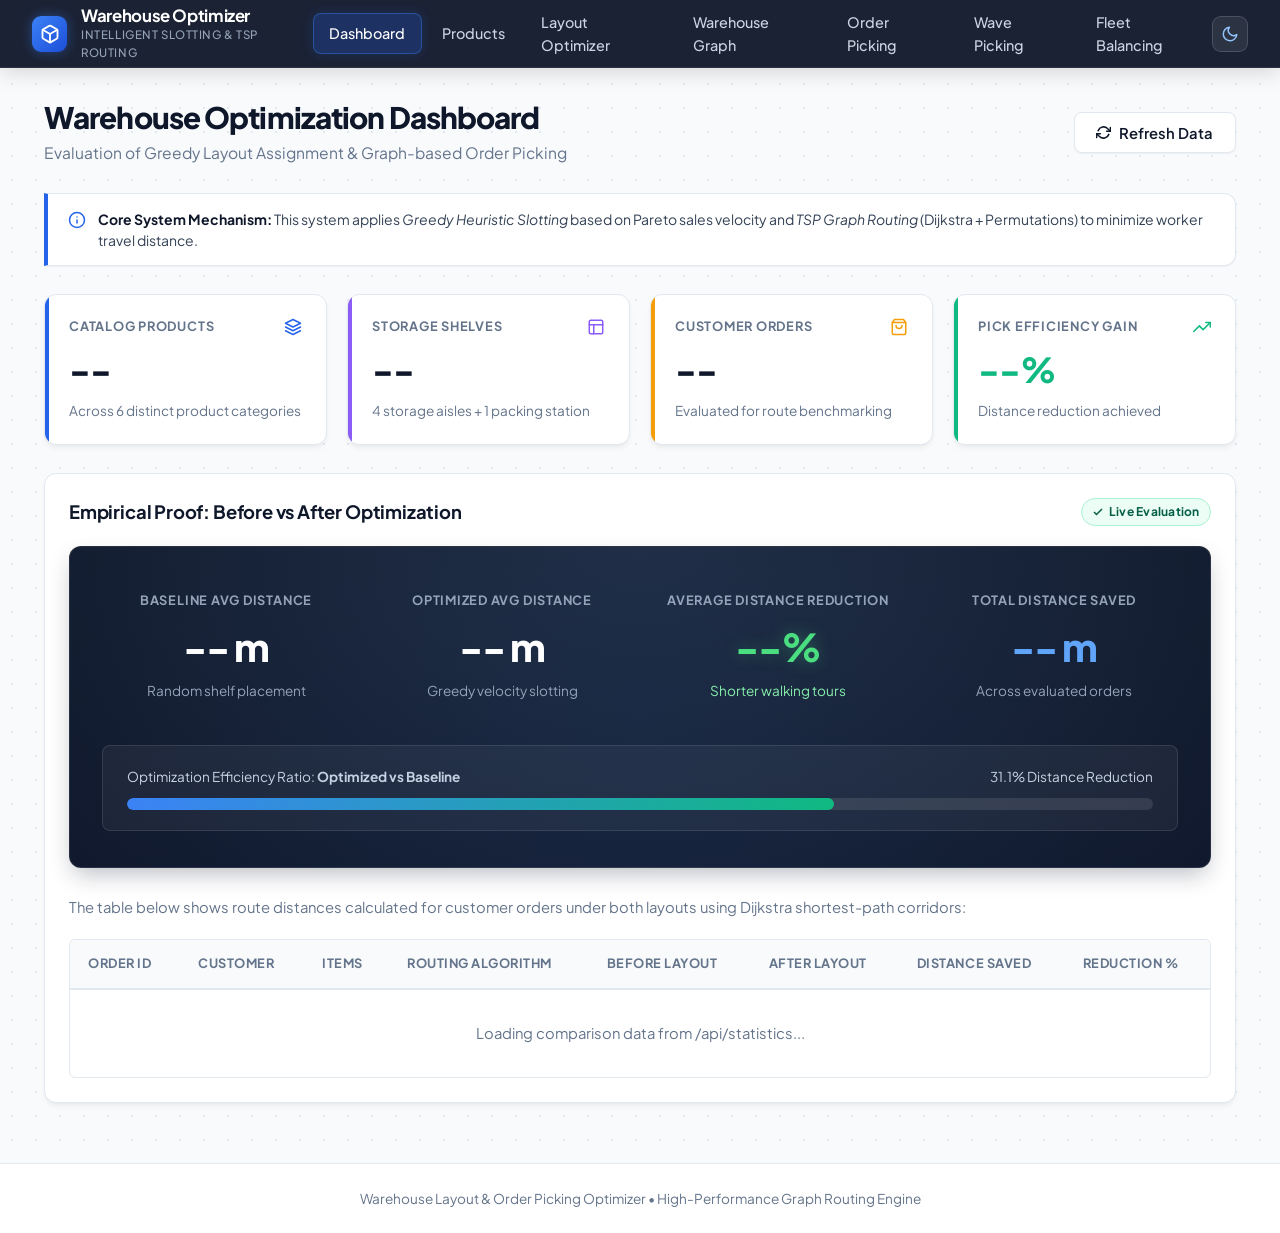
==== commit 749207b3: "feat: complete smart warehouse layout & order picking optimizer application - Full frontend with 7 i" ====
--- a/frontend/index.html
+++ b/frontend/index.html
@@ -1,706 +1,294 @@
 <!DOCTYPE html>
 <html lang="en">
 <head>
-    <meta charset="UTF-8">
-    <meta name="viewport" content="width=device-width, initial-scale=1.0">
-    <title>Smart Warehouse Operations Center - Optimization Suite</title>
-    <link rel="stylesheet" href="css/style.css">
-    <link rel="preconnect" href="https://fonts.googleapis.com">
-    <link rel="preconnect" href="https://fonts.gstatic.com" crossorigin>
-    <link href="https://fonts.googleapis.com/css2?family=Inter:wght@300;400;500;600;700;800&family=JetBrains+Mono:wght@400;500;600;700&display=swap" rel="stylesheet">
+  <meta charset="UTF-8">
+  <meta name="viewport" content="width=device-width, initial-scale=1.0">
+  <meta name="description" content="Warehouse Layout & Order Picking Optimizer Dashboard. Real-time evaluation of greedy inventory slotting and graph-based TSP order picking.">
+  <title>Dashboard | Warehouse Optimizer</title>
+  <link rel="stylesheet" href="style.css">
+  <script src="theme.js"></script>
 </head>
-<body class="app-body">
-    <div class="app-layout">
-        <!-- LEFT SIDEBAR -->
-                <aside class="sidebar">
-            <a href="index.html" class="sidebar-brand">
-                <div class="brand-icon-box">
-                    <svg width="20" height="20" viewBox="0 0 24 24" fill="none" stroke="currentColor" stroke-width="2" stroke-linecap="round" stroke-linejoin="round">
-                        <polygon points="12 2 2 7 12 12 22 7 12 12 22 7 12 2"></polygon>
-                        <polyline points="2 17 12 22 22 17"></polyline>
-                        <polyline points="2 12 12 17 22 12"></polyline>
-                    </svg>
-                </div>
-                <div class="brand-text">
-                    <span class="brand-title">Smart Warehouse</span>
-                    <span class="brand-subtitle">OPTIMIZATION SUITE</span>
-                </div>
-            </a>
-
-            <div class="sidebar-section-label">OPERATIONS CORE</div>
-
-            <nav class="sidebar-nav">
-                <a href="index.html" class="nav-item active" data-nav="dashboard">
-                    <svg width="18" height="18" viewBox="0 0 24 24" fill="none" stroke="currentColor" stroke-width="2" stroke-linecap="round" stroke-linejoin="round">
-                        <rect x="3" y="3" width="7" height="7"></rect>
-                        <rect x="14" y="3" width="7" height="7"></rect>
-                        <rect x="14" y="14" width="7" height="7"></rect>
-                        <rect x="3" y="14" width="7" height="7"></rect>
-                    </svg>
-                    <span>Dashboard</span>
-                </a>
-                <a href="products.html" class="nav-item" data-nav="products">
-                    <svg width="18" height="18" viewBox="0 0 24 24" fill="none" stroke="currentColor" stroke-width="2" stroke-linecap="round" stroke-linejoin="round">
-                        <path d="M21 16V8a2 2 0 0 0-1-1.73l-7-4a2 2 0 0 0-2 0l-7 4A2 2 0 0 0 3 8v8a2 2 0 0 0 1 1.73l7 4a2 2 0 0 0 2 0l7-4A2 2 0 0 0 21 16z"></path>
-                    </svg>
-                    <span>Products</span>
-                </a>
-                <a href="layout.html" class="nav-item" data-nav="layout">
-                    <svg width="18" height="18" viewBox="0 0 24 24" fill="none" stroke="currentColor" stroke-width="2" stroke-linecap="round" stroke-linejoin="round">
-                        <rect x="3" y="3" width="18" height="18" rx="2" ry="2"></rect>
-                        <line x1="3" y1="9" x2="21" y2="9"></line>
-                        <line x1="9" y1="21" x2="9" y2="9"></line>
-                    </svg>
-                    <span>Warehouse Layout</span>
-                </a>
-                <a href="shelf-optimizer.html" class="nav-item" data-nav="shelf-optimizer">
-                    <svg width="18" height="18" viewBox="0 0 24 24" fill="none" stroke="currentColor" stroke-width="2" stroke-linecap="round" stroke-linejoin="round">
-                        <path d="M4 6h16M4 12h16M4 18h16"></path>
-                        <circle cx="8" cy="6" r="2" fill="currentColor"></circle>
-                        <circle cx="16" cy="12" r="2" fill="currentColor"></circle>
-                        <circle cx="10" cy="18" r="2" fill="currentColor"></circle>
-                    </svg>
-                    <span>Shelf Optimizer</span>
-                </a>
-                <a href="orders.html" class="nav-item" data-nav="orders">
-                    <svg width="18" height="18" viewBox="0 0 24 24" fill="none" stroke="currentColor" stroke-width="2" stroke-linecap="round" stroke-linejoin="round">
-                        <path d="M14 2H6a2 2 0 0 0-2 2v16a2 2 0 0 0 2 2h12a2 2 0 0 0 2-2V8z"></path>
-                        <polyline points="14 2 14 8 20 8"></polyline>
-                        <line x1="16" y1="13" x2="8" y2="13"></line>
-                        <line x1="16" y1="17" x2="8" y2="17"></line>
-                        <polyline points="10 9 9 9 8 9"></polyline>
-                    </svg>
-                    <span>Orders</span>
-                </a>
-                <a href="picking.html" class="nav-item" data-nav="picking">
-                    <svg width="18" height="18" viewBox="0 0 24 24" fill="none" stroke="currentColor" stroke-width="2" stroke-linecap="round" stroke-linejoin="round">
-                        <polyline points="22 12 18 12 15 21 9 3 6 12 2 12"></polyline>
-                    </svg>
-                    <span>Picking Optimizer</span>
-                </a>
-                <a href="analytics.html" class="nav-item" data-nav="analytics">
-                    <svg width="18" height="18" viewBox="0 0 24 24" fill="none" stroke="currentColor" stroke-width="2" stroke-linecap="round" stroke-linejoin="round">
-                        <line x1="18" y1="20" x2="18" y2="10"></line>
-                        <line x1="12" y1="20" x2="12" y2="4"></line>
-                        <line x1="6" y1="20" x2="6" y2="14"></line>
-                    </svg>
-                    <span>Analytics</span>
-                </a>
-                <a href="settings.html" class="nav-item" data-nav="settings">
-                    <svg width="18" height="18" viewBox="0 0 24 24" fill="none" stroke="currentColor" stroke-width="2" stroke-linecap="round" stroke-linejoin="round">
-                        <circle cx="12" cy="12" r="3"></circle>
-                        <path d="M19.4 15a1.65 1.65 0 0 0 .33 1.82l.06.06a2 2 0 0 1 0 2.83 2 2 0 0 1-2.83 0l-.06-.06a1.65 1.65 0 0 0-1.82-.33 1.65 1.65 0 0 0-1 1.51V21a2 2 0 0 1-2 2 2 2 0 0 1-2-2v-.09A1.65 1.65 0 0 0 9 19.4a1.65 1.65 0 0 0-1.82.33l-.06.06a2 2 0 0 1-2.83 0 2 2 0 0 1 0-2.83l.06-.06a1.65 1.65 0 0 0 .33-1.82 1.65 1.65 0 0 0-1.51-1H3a2 2 0 0 1-2-2 2 2 0 0 1 2-2h.09A1.65 1.65 0 0 0 4.6 9a1.65 1.65 0 0 0-.33-1.82l-.06-.06a2 2 0 0 1 0-2.83 2 2 0 0 1 2.83 0l.06.06a1.65 1.65 0 0 0 1.82.33H9a1.65 1.65 0 0 0 1-1.51V3a2 2 0 0 1 2-2 2 2 0 0 1 2 2v.09a1.65 1.65 0 0 0 1 1.51 1.65 1.65 0 0 0 1.82-.33l.06-.06a2 2 0 0 1 2.83 0 2 2 0 0 1 0 2.83l-.06.06a1.65 1.65 0 0 0-.33 1.82V9a1.65 1.65 0 0 0 1.51 1H21a2 2 0 0 1 2 2 2 2 0 0 1-2 2h-.09a1.65 1.65 0 0 0-1.51 1z"></path>
-                    </svg>
-                    <span>Settings</span>
-                </a>
-            </nav>
-
-            <div class="sidebar-status-card">
-                <div class="status-indicator">
-                    <span class="status-pulse-dot"></span>
-                    <span class="status-label">SYSTEM ONLINE</span>
-                </div>
-                <div class="status-subtext">TSP Engine v2.4 Active</div>
-            </div>
-        </aside>
-
-        <!-- MAIN VIEWPORT -->
-        <div class="main-viewport">
-            <!-- TOP BAR -->
-            <header class="top-header">
-                <div class="search-container">
-                    <svg class="search-icon" width="16" height="16" viewBox="0 0 24 24" fill="none" stroke="currentColor" stroke-width="2" stroke-linecap="round" stroke-linejoin="round">
-                        <circle cx="11" cy="11" r="8"></circle>
-                        <line x1="21" y1="21" x2="16.65" y2="16.65"></line>
-                    </svg>
-                    <input type="text" id="globalSearchInput" placeholder="Search SKU, order, shelf coordinate..." class="search-input">
-                    <kbd class="shortcut-badge">⌘K</kbd>
-                </div>
-
-                <div class="header-actions">
-                    <div class="telemetry-pill">
-                        <span class="telemetry-dot"></span>
-                        <span>LIVE TELEMETRY</span>
-                    </div>
-
-                    <button class="icon-button notification-btn" title="Notifications">
-                        <svg width="18" height="18" viewBox="0 0 24 24" fill="none" stroke="currentColor" stroke-width="2" stroke-linecap="round" stroke-linejoin="round">
-                            <path d="M18 8A6 6 0 0 0 6 8c0 7-3 9-3 9h18s-3-2-3-9"></path>
-                            <path d="M13.73 21a2 2 0 0 1-3.46 0"></path>
-                        </svg>
-                        <span class="badge-count">3</span>
-                    </button>
-
-                    <div class="user-profile">
-                        <div class="user-avatar">
-                            <img src="https://images.unsplash.com/photo-1573496359142-b8d87734a5a2?w=100&auto=format&fit=crop&q=80" alt="Sarah Jenkins">
-                        </div>
-                        <div class="user-meta">
-                            <span class="user-name">Sarah Jenkins</span>
-                            <span class="user-role">Warehouse Director</span>
-                        </div>
-                    </div>
-                </div>
-            </header>
-
-            <!-- MAIN CONTENT AREA -->
-            <main class="content-scroll">
-                <!-- HERO TITLE & ACTION ROW -->
-                <div class="page-title-row">
-                    <div class="title-meta-group">
-                        <h1 class="page-title">Smart Warehouse Operations Center</h1>
-                        <div class="title-tags">
-                            <span class="pill-badge tsp-badge">LIVE TSP ACTIVE</span>
-                            <span class="title-subinfo">Optimal Route Pathfinding Active <span class="bullet">•</span> Floor Capacity: <strong>84.5%</strong> <span class="bullet">•</span></span>
-                            <span class="dispatch-status">
-                                <span class="green-dot"></span> Wave 14 Dispatching <span class="bullet">•</span> Loop Cycle #8,419
-                            </span>
-                        </div>
-                    </div>
-                    <div class="page-action-group">
-                        <button class="btn btn-outline" id="exportManifestBtn">
-                            <svg width="15" height="15" viewBox="0 0 24 24" fill="none" stroke="currentColor" stroke-width="2" stroke-linecap="round" stroke-linejoin="round">
-                                <path d="M21 15v4a2 2 0 0 1-2 2H5a2 2 0 0 1-2-2v-4"></path>
-                                <polyline points="7 10 12 15 17 10"></polyline>
-                                <line x1="12" y1="15" x2="12" y2="3"></line>
-                            </svg>
-                            <span>Export Manifest</span>
-                        </button>
-                        <button class="btn btn-primary" id="recalculateRoutesBtn">
-                            <svg width="15" height="15" viewBox="0 0 24 24" fill="none" stroke="currentColor" stroke-width="2" stroke-linecap="round" stroke-linejoin="round">
-                                <polygon points="13 2 3 14 12 14 11 22 21 10 12 10 13 2"></polygon>
-                            </svg>
-                            <span>Recalculate Pick Routes</span>
-                        </button>
-                    </div>
-                </div>
-
-                <!-- 4 KPI SUMMARY CARDS -->
-                <div class="kpi-grid">
-                    <!-- KPI 1 -->
-                    <div class="kpi-card">
-                        <div class="kpi-card-header">
-                            <span class="kpi-label">TOTAL PRODUCTS</span>
-                            <div class="kpi-icon-wrapper">
-                                <svg width="16" height="16" viewBox="0 0 24 24" fill="none" stroke="currentColor" stroke-width="2" stroke-linecap="round" stroke-linejoin="round">
-                                    <path d="M21 16V8a2 2 0 0 0-1-1.73l-7-4a2 2 0 0 0-2 0l-7 4A2 2 0 0 0 3 8v8a2 2 0 0 0 1 1.73l7 4a2 2 0 0 0 2 0l7-4A2 2 0 0 0 21 16z"></path>
-                                    <polyline points="3.27 6.96 12 12.01 20.73 6.96"></polyline>
-                                    <line x1="12" y1="22.08" x2="12" y2="12"></line>
-                                </svg>
-                            </div>
-                        </div>
-                        <div class="kpi-value">1,420</div>
-                        <div class="kpi-footer">
-                            <span class="footer-muted">942 Active SKUs</span>
-                            <span class="footer-trend trend-up">▲ +12% MoM</span>
-                        </div>
-                    </div>
-
-                    <!-- KPI 2 -->
-                    <div class="kpi-card">
-                        <div class="kpi-card-header">
-                            <span class="kpi-label">RACK STORAGE MATRIX</span>
-                            <div class="kpi-icon-wrapper">
-                                <svg width="16" height="16" viewBox="0 0 24 24" fill="none" stroke="currentColor" stroke-width="2" stroke-linecap="round" stroke-linejoin="round">
-                                    <rect x="3" y="3" width="18" height="18" rx="2"></rect>
-                                    <path d="M3 9h18M3 15h18M9 3v18M15 3v18"></path>
-                                </svg>
-                            </div>
-                        </div>
-                        <div class="kpi-value">96 <span class="unit-text">Bays</span></div>
-                        <div class="kpi-footer">
-                            <span class="footer-muted">81 Occupied</span>
-                            <span class="footer-available"><span class="available-dot"></span> 15 Available</span>
-                        </div>
-                    </div>
-
-                    <!-- KPI 3 -->
-                    <div class="kpi-card">
-                        <div class="kpi-card-header">
-                            <span class="kpi-label">ACTIVE PICK QUEUE</span>
-                            <div class="kpi-icon-wrapper">
-                                <svg width="16" height="16" viewBox="0 0 24 24" fill="none" stroke="currentColor" stroke-width="2" stroke-linecap="round" stroke-linejoin="round">
-                                    <path d="M16 4h2a2 2 0 0 1 2 2v14a2 2 0 0 1-2 2H6a2 2 0 0 1-2-2V6a2 2 0 0 1 2-2h2"></path>
-                                    <rect x="8" y="2" width="8" height="4" rx="1" ry="1"></rect>
-                                </svg>
-                            </div>
-                        </div>
-                        <div class="kpi-value">34 <span class="unit-text">Orders</span></div>
-                        <div class="kpi-footer">
-                            <span class="footer-status-tag tag-express"><span class="amber-dot"></span> 8 Express Waves</span>
-                            <span class="footer-muted">4 In Transit</span>
-                        </div>
-                    </div>
-
-                    <!-- KPI 4 -->
-                    <div class="kpi-card">
-                        <div class="kpi-card-header">
-                            <span class="kpi-label">AVG ROUTE DISTANCE</span>
-                            <div class="kpi-icon-wrapper">
-                                <svg width="16" height="16" viewBox="0 0 24 24" fill="none" stroke="currentColor" stroke-width="2" stroke-linecap="round" stroke-linejoin="round">
-                                    <polyline points="17 1 21 5 17 9"></polyline>
-                                    <path d="M3 11V9a4 4 0 0 1 4-4h14"></path>
-                                    <polyline points="7 23 3 19 7 15"></polyline>
-                                    <path d="M21 13v2a4 4 0 0 1-4 4H3"></path>
-                                </svg>
-                            </div>
-                        </div>
-                        <div class="kpi-value">142 <span class="unit-text">m</span></div>
-                        <div class="kpi-footer">
-                            <span class="footer-trend trend-reduction">↓ 24.4% Distance Reduced</span>
-                            <span class="footer-muted">TSP Graph v2</span>
-                        </div>
-                    </div>
-                </div>
-
-                <!-- MIDDLE SECTION: 2D GRID + RIGHT SIDEBAR METRICS -->
-                <div class="dashboard-grid-layout">
-                    <!-- LEFT COLUMN: 2D FLOOR GRID & DEMAND HEATMAP -->
-                    <div class="card grid-visualization-card">
-                        <div class="card-header-flex">
-                            <div class="header-titles">
-                                <h2 class="card-title">2D Floor Grid & Demand Heatmap</h2>
-                                <p class="card-subtitle">Interactive bay velocity layout and active shortest-path traversal vector</p>
-                            </div>
-                            <div class="zone-filter-tabs">
-                                <button class="zone-tab active" data-zone="all">All Zones</button>
-                                <button class="zone-tab" data-zone="a">Zone A (Runway)</button>
-                                <button class="zone-tab" data-zone="b">Zone B</button>
-                                <button class="zone-tab" data-zone="c">Zone C</button>
-                            </div>
-                        </div>
-
-                        <div class="grid-legend-row">
-                            <div class="legend-item"><span class="legend-dot dot-high-demand"></span> High Demand (Waypoint)</div>
-                            <div class="legend-item"><span class="legend-dot dot-occupied"></span> Standard Occupied</div>
-                            <div class="legend-item"><span class="legend-dot dot-empty"></span> Available / Empty Bay</div>
-                            <div class="legend-item vector-info"><svg width="14" height="14" viewBox="0 0 24 24" fill="none" stroke="currentColor" stroke-width="2"><polyline points="15 3 21 3 21 9"></polyline><line x1="10" y1="14" x2="21" y2="3"></line></svg> Active Vector: 3 Waypoints</div>
-                        </div>
-
-                        <!-- WAREHOUSE 2D INTERACTIVE STAGE -->
-                        <div class="warehouse-stage-container" id="warehouseStage">
-                            <!-- Dynamic SVG overlay for pick paths -->
-                            <svg class="traversal-svg-overlay" id="traversalSvg" viewBox="0 0 600 360" preserveAspectRatio="none">
-                                <defs>
-                                    <linearGradient id="pathGradient" x1="0%" y1="100%" x2="0%" y2="0%">
-                                        <stop offset="0%" stop-color="#E83A4B" stop-opacity="0.85"/>
-                                        <stop offset="100%" stop-color="#FF405F" stop-opacity="0.95"/>
-                                    </linearGradient>
-                                </defs>
-                                <!-- Traversal Vector Path Lines -->
-                                <path id="pickVectorPath" class="path-line-glowing" d="M 300,320 L 70,225 L 175,225 L 175,130 L 300,320" />
-                            </svg>
-
-                            <!-- AISLE C -->
-                            <div class="aisle-block" data-zone="c">
-                                <div class="aisle-header">
-                                    <span class="aisle-name">AISLE C - HEAVY & SEASONAL HIGH-BAYS</span>
-                                    <span class="aisle-tag">AISLE 03</span>
-                                </div>
-                                <div class="bays-rack-row">
-                                    <div class="bay-cell standard" data-bay="C1" data-name="Industrial Tooling Kits" data-velocity="42" data-load="42%">
-                                        <div class="bay-top"><span class="bay-code">C1</span><span class="bay-pct">42%</span></div>
-                                        <div class="bay-sku">Ind. T...</div>
-                                        <div class="bay-progress"><div class="bar-fill" style="width: 42%;"></div></div>
-                                    </div>
-                                    <div class="bay-cell standard" data-bay="C2" data-name="Hydraulic Pumps & Fittings" data-velocity="65" data-load="65%">
-                                        <div class="bay-top"><span class="bay-code">C2</span><span class="bay-pct">65%</span></div>
-                                        <div class="bay-sku">Hyd. ...</div>
-                                        <div class="bay-progress"><div class="bar-fill" style="width: 65%;"></div></div>
-                                    </div>
-                                    <div class="bay-cell high-demand" data-bay="C3" data-name="Thermal Insulators Heavy" data-velocity="89" data-load="89%">
-                                        <div class="bay-top"><span class="bay-code">C3</span><span class="bay-pct hot">89%</span></div>
-                                        <div class="bay-sku">Ther...</div>
-                                        <div class="bay-progress"><div class="bar-fill hot-bar" style="width: 89%;"></div></div>
-                                    </div>
-                                    <div class="bay-cell empty" data-bay="C4" data-name="Empty Storage Bay" data-velocity="0" data-load="0%">
-                                        <div class="bay-top"><span class="bay-code">C4</span><span class="empty-badge">EMPTY</span></div>
-                                        <div class="bay-sku available-sku">Avail...</div>
-                                        <div class="bay-progress"><div class="bar-fill empty-bar" style="width: 0%;"></div></div>
-                                    </div>
-                                    <div class="bay-cell standard" data-bay="C5" data-name="Cargo Straps & Ratchets" data-velocity="55" data-load="55%">
-                                        <div class="bay-top"><span class="bay-code">C5</span><span class="bay-pct">55%</span></div>
-                                        <div class="bay-sku">Carg...</div>
-                                        <div class="bay-progress"><div class="bar-fill" style="width: 55%;"></div></div>
-                                    </div>
-                                </div>
-                            </div>
-
-                            <!-- AISLE B -->
-                            <div class="aisle-block" data-zone="b">
-                                <div class="aisle-header">
-                                    <span class="aisle-name">AISLE B - MID-DENSITY PICKING & ELECTRONICS</span>
-                                    <span class="aisle-tag">AISLE 02</span>
-                                </div>
-                                <div class="bays-rack-row">
-                                    <div class="bay-cell standard" data-bay="B1" data-name="Wireless Headsets Pro" data-velocity="76" data-load="76%">
-                                        <div class="bay-top"><span class="bay-code">B1</span><span class="bay-pct">76%</span></div>
-                                        <div class="bay-sku">Head...</div>
-                                        <div class="bay-progress"><div class="bar-fill" style="width: 76%;"></div></div>
-                                    </div>
-                                    <div class="bay-cell waypoint-stop waypoint-stop-3" data-bay="B2" data-name="Smart Watches X9 (Sensors)" data-velocity="78" data-load="59%" id="bay-B2">
-                                        <div class="waypoint-pin-badge stop3-badge">★ STOP 3</div>
-                                        <div class="bay-top"><span class="bay-code">B2</span><span class="bay-pct hot">59%</span></div>
-                                        <div class="bay-sku">Sens...</div>
-                                        <div class="bay-progress"><div class="bar-fill stop3-bar" style="width: 59%;"></div></div>
-                                    </div>
-                                    <div class="bay-cell standard" data-bay="B3" data-name="Field Diagnostic Units" data-velocity="53" data-load="53%">
-                                        <div class="bay-top"><span class="bay-code">B3</span><span class="bay-pct">53%</span></div>
-                                        <div class="bay-sku">Field...</div>
-                                        <div class="bay-progress"><div class="bar-fill" style="width: 53%;"></div></div>
-                                    </div>
-                                    <div class="bay-cell standard" data-bay="B4" data-name="Thermal Controllers X" data-velocity="74" data-load="74%">
-                                        <div class="bay-top"><span class="bay-code">B4</span><span class="bay-pct">74%</span></div>
-                                        <div class="bay-sku">Ther...</div>
-                                        <div class="bay-progress"><div class="bar-fill" style="width: 74%;"></div></div>
-                                    </div>
-                                    <div class="bay-cell empty" data-bay="B5" data-name="Empty Storage Bay" data-velocity="0" data-load="0%">
-                                        <div class="bay-top"><span class="bay-code">B5</span><span class="empty-badge">EMPTY</span></div>
-                                        <div class="bay-sku available-sku">Avail...</div>
-                                        <div class="bay-progress"><div class="bar-fill empty-bar" style="width: 0%;"></div></div>
-                                    </div>
-                                </div>
-                            </div>
-
-                            <!-- AISLE A -->
-                            <div class="aisle-block" data-zone="a">
-                                <div class="aisle-header">
-                                    <span class="aisle-name">AISLE A - FAST DISPATCH RUNWAY (HI-SPEED PRIORITY)</span>
-                                    <span class="aisle-tag velocity-tag">VELOCITY PEAK</span>
-                                </div>
-                                <div class="bays-rack-row">
-                                    <div class="bay-cell waypoint-stop active-selected-bay" data-bay="A1" data-name="Ultralight Running Shoes" data-velocity="98" data-load="88%" id="bay-A1">
-                                        <div class="waypoint-pin-badge pink-badge">★ STOP 1</div>
-                                        <div class="bay-top"><span class="bay-code">A1</span><span class="bay-pct hot">98%</span></div>
-                                        <div class="bay-sku">Runn...</div>
-                                        <div class="bay-progress"><div class="bar-fill hot-bar" style="width: 98%;"></div></div>
-                                    </div>
-                                    <div class="bay-cell waypoint-stop" data-bay="A2" data-name="Smart Tracking Clocks" data-velocity="92" data-load="76%" id="bay-A2">
-                                        <div class="waypoint-pin-badge pink-badge">★ STOP 2</div>
-                                        <div class="bay-top"><span class="bay-code">A2</span><span class="bay-pct hot">92%</span></div>
-                                        <div class="bay-sku">Cloc...</div>
-                                        <div class="bay-progress"><div class="bar-fill hot-bar" style="width: 92%;"></div></div>
-                                    </div>
-                                    <div class="bay-cell standard" data-bay="A3" data-name="Cotton Crew Shirts" data-velocity="70" data-load="70%">
-                                        <div class="bay-top"><span class="bay-code">A3</span><span class="bay-pct">70%</span></div>
-                                        <div class="bay-sku">Cotto...</div>
-                                        <div class="bay-progress"><div class="bar-fill" style="width: 70%;"></div></div>
-                                    </div>
-                                    <div class="bay-cell standard" data-bay="A4" data-name="Winter Parka Fleece" data-velocity="82" data-load="82%">
-                                        <div class="bay-top"><span class="bay-code">A4</span><span class="bay-pct">82%</span></div>
-                                        <div class="bay-sku">Fleece...</div>
-                                        <div class="bay-progress"><div class="bar-fill" style="width: 82%;"></div></div>
-                                    </div>
-                                    <div class="bay-cell high-demand" data-bay="A5" data-name="Canvas Duffel Bags" data-velocity="88" data-load="88%">
-                                        <div class="bay-top"><span class="bay-code">A5</span><span class="bay-pct hot">88%</span></div>
-                                        <div class="bay-sku">Canv...</div>
-                                        <div class="bay-progress"><div class="bar-fill hot-bar" style="width: 88%;"></div></div>
-                                    </div>
-                                </div>
-                            </div>
-
-                            <!-- ENTRY PORTAL & PACKING STATION -->
-                            <div class="entry-portal-box" id="entryPortal">
-                                <div class="portal-header-row">
-                                    <span class="portal-title">ENTRY PORTAL & AUTOMATED PACKING STATION</span>
-                                </div>
-                                <div class="portal-badges-row">
-                                    <div class="portal-status-item">
-                                        <svg width="14" height="14" viewBox="0 0 24 24" fill="none" stroke="currentColor" stroke-width="2"><rect x="1" y="3" width="15" height="13"></rect><polygon points="16 8 20 8 23 11 23 16 16 16 8"></polygon><circle cx="5.5" cy="18.5" r="2.5"></circle><circle cx="18.5" cy="18.5" r="2.5"></circle></svg>
-                                        <span><span class="green-dot"></span> Conveyors 01-03 Online</span>
-                                    </div>
-                                    <div class="portal-status-item">Multi-Scan RFID Active</div>
-                                    <div class="portal-tag dock-tag">DOCK D-04</div>
-                                    <div class="portal-tag runway-tag">↑ Aisle A Runway</div>
-                                </div>
-                            </div>
-                        </div>
-
-                        <!-- ACTIVE INSPECTOR BOTTOM BAR -->
-                        <div class="grid-inspector-bar">
-                            <div class="inspector-col">
-                                <svg width="16" height="16" viewBox="0 0 24 24" fill="none" stroke="#E83A4B" stroke-width="2"><circle cx="12" cy="12" r="10"></circle><circle cx="12" cy="12" r="3"></circle></svg>
-                                <span>Active Inspector: <strong id="inspectBay">Bay A1 (Ultralight Running Shoes)</strong></span>
-                            </div>
-                            <div class="inspector-col">
-                                <span>Velocity: <strong id="inspectVelocity" class="highlight-text">98%</strong></span>
-                            </div>
-                            <div class="inspector-col waypoint-col">
-                                <span class="green-dot"></span>
-                                <span id="inspectStatus">Optimal Waypoint #1</span>
-                            </div>
-                        </div>
-                    </div>
-
-                    <!-- RIGHT COLUMN: DEMAND VELOCITY + TSP SOLVER METRICS -->
-                    <div class="right-metrics-column">
-                        <!-- WIDGET 1: PRODUCT DEMAND VELOCITY -->
-                        <div class="card velocity-card">
-                            <div class="card-header-simple">
-                                <div>
-                                    <h3 class="widget-title">Product Demand Velocity</h3>
-                                    <p class="widget-subtitle">Monthly dispatch frequency & bay location weighting</p>
-                                </div>
-                                <svg width="18" height="18" viewBox="0 0 24 24" fill="none" stroke="#E83A4B" stroke-width="2">
-                                    <line x1="18" y1="20" x2="18" y2="10"></line>
-                                    <line x1="12" y1="20" x2="12" y2="4"></line>
-                                    <line x1="6" y1="20" x2="6" y2="14"></line>
-                                </svg>
-                            </div>
-
-                            <div class="velocity-list">
-                                <div class="velocity-item" data-bay="A1">
-                                    <div class="velocity-meta">
-                                        <span class="product-title">Ultralight Running Shoes <span class="bay-tag">(Bay A1)</span></span>
-                                        <span class="picks-val">1,248 <span class="unit">picks/mo</span></span>
-                                    </div>
-                                    <div class="velocity-bar-track">
-                                        <div class="velocity-bar-fill fill-hot" style="width: 95%;"></div>
-                                    </div>
-                                </div>
-
-                                <div class="velocity-item" data-bay="A3">
-                                    <div class="velocity-meta">
-                                        <span class="product-title">Cotton Crew Shirts <span class="bay-tag">(Bay A3)</span></span>
-                                        <span class="picks-val">894 <span class="unit">picks/mo</span></span>
-                                    </div>
-                                    <div class="velocity-bar-track">
-                                        <div class="velocity-bar-fill fill-normal" style="width: 72%;"></div>
-                                    </div>
-                                </div>
-
-                                <div class="velocity-item" data-bay="B2">
-                                    <div class="velocity-meta">
-                                        <span class="product-title">Smart Watches X9 <span class="bay-tag">(Bay B2)</span></span>
-                                        <span class="picks-val">718 <span class="unit">picks/mo</span></span>
-                                    </div>
-                                    <div class="velocity-bar-track">
-                                        <div class="velocity-bar-fill fill-hot" style="width: 60%;"></div>
-                                    </div>
-                                </div>
-
-                                <div class="velocity-item" data-bay="A4">
-                                    <div class="velocity-meta">
-                                        <span class="product-title">Winter Parka Jackets <span class="bay-tag">(Bay A4)</span></span>
-                                        <span class="picks-val">520 <span class="unit">picks/mo</span></span>
-                                    </div>
-                                    <div class="velocity-bar-track">
-                                        <div class="velocity-bar-fill fill-normal" style="width: 45%;"></div>
-                                    </div>
-                                </div>
-
-                                <div class="velocity-item" data-bay="A5">
-                                    <div class="velocity-meta">
-                                        <span class="product-title">Canvas Duffel Bags <span class="bay-tag">(Bay A5)</span></span>
-                                        <span class="picks-val">345 <span class="unit">picks/mo</span></span>
-                                    </div>
-                                    <div class="velocity-bar-track">
-                                        <div class="velocity-bar-fill fill-normal" style="width: 32%;"></div>
-                                    </div>
-                                </div>
-                            </div>
-
-                            <!-- OPTIMIZATION IMPACT CALLOUT -->
-                            <div class="optimization-impact-box">
-                                <div class="spark-icon">✦</div>
-                                <div class="impact-text">
-                                    <strong>Optimization Impact:</strong> High-velocity SKUs successfully shifted to Row A nearest packing station. Reduces operator round-trip transit by <strong>38 meters</strong> per cycle.
-                                </div>
-                            </div>
-                        </div>
-
-                        <!-- WIDGET 2: TSP ENGINE SOLVER METRICS -->
-                        <div class="card tsp-metrics-card">
-                            <div class="card-header-simple">
-                                <div>
-                                    <h3 class="widget-title">TSP Engine Solver Metrics</h3>
-                                    <p class="widget-subtitle">Genetic 2-Opt Heuristic comparison</p>
-                                </div>
-                                <span class="converged-pill">CONVERGED</span>
-                            </div>
-
-                            <div class="comparison-tiles-grid">
-                                <div class="comp-tile fifo-tile">
-                                    <span class="tile-label">LEGACY FIFO PATH</span>
-                                    <div class="tile-value-muted">188 <span class="sub-unit">m</span></div>
-                                    <span class="tile-sub">Unordered batch</span>
-                                </div>
-                                <div class="comp-tile tsp-tile">
-                                    <span class="tile-label">OPTIMIZED TSP ROUTE</span>
-                                    <div class="tile-value-highlight">142 <span class="sub-unit">m</span></div>
-                                    <span class="tile-sub green-sub">↘ - 24.4% Travel</span>
-                                </div>
-                            </div>
-
-                            <div class="savings-metrics-row">
-                                <div class="saving-metric-box">
-                                    <span class="metric-heading">DISTANCE SAVED / RUN</span>
-                                    <div class="metric-number">46 <span class="sub-unit">meters</span></div>
-                                    <span class="metric-sub">2,300 m / 50 picks</span>
-                                </div>
-                                <div class="saving-metric-box">
-                                    <span class="metric-heading">LABOR TIME SAVED</span>
-                                    <div class="metric-number">42.6 <span class="sub-unit">hrs / wk</span></div>
-                                    <span class="metric-sub green-sub">+31.5% picker efficiency</span>
-                                </div>
-                            </div>
-
-                            <div class="algorithm-status-block">
-                                <div class="algo-progress-meta">
-                                    <span>Algorithm Convergence (2-Opt TSP)</span>
-                                    <strong class="green-pct" id="algoConvergenceVal">94.6%</strong>
-                                </div>
-                                <div class="algo-track">
-                                    <div class="algo-fill" style="width: 94.6%;"></div>
-                                </div>
-                                <div class="algo-details-footer">
-                                    <span>Iteration: <strong id="algoIterations">1,200</strong></span>
-                                    <span>Fitness Delta: <strong>&lt; 0.002%</strong></span>
-                                </div>
-                            </div>
-                        </div>
-                    </div>
-                </div>
-
-                <!-- BOTTOM TABLE: ACTIVE PICK MANIFEST & LIVE WAVES -->
-                <div class="card manifest-card">
-                    <div class="manifest-header-flex">
-                        <div class="manifest-titles">
-                            <h2 class="card-title">Active Pick Manifest & Live Waves</h2>
-                            <p class="card-subtitle">Real-time dispatch batches prioritized by delivery window and TSP traversal efficiency</p>
-                        </div>
-                        <div class="manifest-filter-group">
-                            <div class="filter-input-wrap">
-                                <svg width="14" height="14" viewBox="0 0 24 24" fill="none" stroke="currentColor" stroke-width="2">
-                                    <polygon points="22 3 2 3 10 12.46 10 19 14 21 14 12.46 22 3"></polygon>
-                                </svg>
-                                <input type="text" id="manifestSearchInput" placeholder="Filter order ID or SKU..." class="manifest-search-box">
-                            </div>
-                            <span class="visible-badge" id="visibleCounterBadge">5 of 34 Visible</span>
-                        </div>
-                    </div>
-
-                    <div class="table-responsive">
-                        <table class="manifest-table" id="manifestTable">
-                            <thead>
-                                <tr>
-                                    <th>ORDER ID</th>
-                                    <th>ITEMS & MANIFEST PAYLOAD</th>
-                                    <th>PRIORITY LEVEL</th>
-                                    <th>FULFILLMENT STATUS</th>
-                                    <th>PICK DISTANCE</th>
-                                    <th>ACTION</th>
-                                </tr>
-                            </thead>
-                            <tbody>
-                                <tr data-order="#ORD-8920" data-route="A1,A2,B2" data-distance="118 m">
-                                    <td><span class="order-id-code">#ORD-8920</span></td>
-                                    <td>
-                                        <div class="payload-cell">
-                                            <span class="item-count">3 Items</span>
-                                            <span class="item-desc">Smart Watches, Trainers</span>
-                                        </div>
-                                    </td>
-                                    <td><span class="badge-priority priority-urgent">● URGENT</span></td>
-                                    <td><span class="badge-status status-picking"><span class="pulse-dot-amber"></span> Picking</span></td>
-                                    <td><span class="distance-code">118 m</span></td>
-                                    <td>
-                                        <button class="btn-action view-route-btn" data-order-id="8920">
-                                            View Route <span>→</span>
-                                        </button>
-                                    </td>
-                                </tr>
-
-                                <tr data-order="#ORD-8921" data-route="A1,A3,A4" data-distance="94 m">
-                                    <td><span class="order-id-code">#ORD-8921</span></td>
-                                    <td>
-                                        <div class="payload-cell">
-                                            <span class="item-count">6 Items</span>
-                                            <span class="item-desc">Running Shoes, Shirts, Caps</span>
-                                        </div>
-                                    </td>
-                                    <td><span class="badge-priority priority-high">HIGH</span></td>
-                                    <td><span class="badge-status status-queued">Queued</span></td>
-                                    <td><span class="distance-code">94 m</span></td>
-                                    <td>
-                                        <button class="btn-action view-route-btn" data-order-id="8921">
-                                            View Route <span>→</span>
-                                        </button>
-                                    </td>
-                                </tr>
-
-                                <tr data-order="#ORD-8918" data-route="C1,C2,C3" data-distance="165 m">
-                                    <td><span class="order-id-code">#ORD-8918</span></td>
-                                    <td>
-                                        <div class="payload-cell">
-                                            <span class="item-count">12 Items</span>
-                                            <span class="item-desc">Hardware & Apparel Heavy</span>
-                                        </div>
-                                    </td>
-                                    <td><span class="badge-priority priority-normal">Normal</span></td>
-                                    <td><span class="badge-status status-completed"><svg width="12" height="12" viewBox="0 0 24 24" fill="none" stroke="currentColor" stroke-width="3"><polyline points="20 6 9 17 4 12"></polyline></svg> Completed</span></td>
-                                    <td><span class="distance-code">165 m</span></td>
-                                    <td>
-                                        <button class="btn-action log-details-btn">
-                                            Log Details <span>▤</span>
-                                        </button>
-                                    </td>
-                                </tr>
-
-                                <tr data-order="#ORD-8915" data-route="A1,B1,B2" data-distance="120 m">
-                                    <td><span class="order-id-code">#ORD-8915</span></td>
-                                    <td>
-                                        <div class="payload-cell">
-                                            <span class="item-count">4 Items</span>
-                                            <span class="item-desc">Sport Shoes, Bags</span>
-                                        </div>
-                                    </td>
-                                    <td><span class="badge-priority priority-high">HIGH</span></td>
-                                    <td><span class="badge-status status-transit">In Transit</span></td>
-                                    <td><span class="distance-code">120 m</span></td>
-                                    <td>
-                                        <button class="btn-action view-route-btn" data-order-id="8915">
-                                            View Route <span>→</span>
-                                        </button>
-                                    </td>
-                                </tr>
-
-                                <tr data-order="#ORD-8911" data-route="A4,A5,B4" data-distance="142 m">
-                                    <td><span class="order-id-code">#ORD-8911</span></td>
-                                    <td>
-                                        <div class="payload-cell">
-                                            <span class="item-count">8 Items</span>
-                                            <span class="item-desc">Jackets, Canvas Duffels</span>
-                                        </div>
-                                    </td>
-                                    <td><span class="badge-priority priority-normal">Normal</span></td>
-                                    <td><span class="badge-status status-packed">Packed</span></td>
-                                    <td><span class="distance-code">142 m</span></td>
-                                    <td>
-                                        <button class="btn-action view-route-btn" data-order-id="8911">
-                                            View Route <span>→</span>
-                                        </button>
-                                    </td>
-                                </tr>
-                            </tbody>
-                        </table>
-                    </div>
-                </div>
-            </main>
-        </div>
-    </div>
-
-    <!-- NOTIFICATION TOAST -->
-    <div id="toastNotification" class="toast-notification">
-        <div class="toast-icon">⚡</div>
-        <div class="toast-content">
-            <h4 id="toastTitle">Pick Routes Recalculated</h4>
-            <p id="toastMessage">Optimal genetic 2-opt path converged in 18ms. 3 waypoints assigned.</p>
-        </div>
-    </div>
-
-    <script src="js/api.js"></script>
-    <script src="js/app.js"></script>
-    <script src="js/nav.js"></script>
+<body>
+
+  <!-- Common Navigation Bar -->
+  <nav class="navbar">
+    <a href="index.html" class="nav-brand">
+      <div class="nav-logo-icon">
+        <svg width="20" height="20" viewBox="0 0 24 24" fill="none" stroke="#ffffff" stroke-width="2.2" stroke-linecap="round" stroke-linejoin="round">
+          <path d="M21 16V8a2 2 0 0 0-1-1.73l-7-4a2 2 0 0 0-2 0l-7 4A2 2 0 0 0 3 8v8a2 2 0 0 0 1 1.73l7 4a2 2 0 0 0 2 0l7-4A2 2 0 0 0 21 16z"></path>
+          <polyline points="3.27 6.96 12 12.01 20.73 6.96"></polyline>
+          <line x1="12" y1="22.08" x2="12" y2="12"></line>
+        </svg>
+      </div>
+      <div class="nav-brand-title">
+        <span class="main-text">Warehouse Optimizer</span>
+        <span class="sub-text">Intelligent Slotting & TSP Routing</span>
+      </div>
+    </a>
+    <ul class="nav-links">
+      <li><a href="index.html" class="active">Dashboard</a></li>
+      <li><a href="products.html">Products</a></li>
+      <li><a href="layout.html">Layout Optimizer</a></li>
+      <li><a href="graph.html">Warehouse Graph</a></li>
+      <li><a href="order-picking.html">Order Picking</a></li>
+      <li><a href="waves.html">Wave Picking</a></li>
+      <li><a href="fleet.html">Fleet Balancing</a></li>
+    </ul>
+    <div class="nav-right-actions">
+      <button class="theme-toggle-btn" onclick="toggleTheme()" aria-label="Toggle theme" title="Toggle theme">
+        <svg class="sun-icon" width="18" height="18" viewBox="0 0 24 24" fill="none" stroke="currentColor" stroke-width="2" stroke-linecap="round" stroke-linejoin="round">
+          <circle cx="12" cy="12" r="5"></circle>
+          <line x1="12" y1="1" x2="12" y2="3"></line>
+          <line x1="12" y1="21" x2="12" y2="23"></line>
+          <line x1="4.22" y1="4.22" x2="5.64" y2="5.64"></line>
+          <line x1="18.36" y1="18.36" x2="19.78" y2="19.78"></line>
+          <line x1="1" y1="12" x2="3" y2="12"></line>
+          <line x1="21" y1="12" x2="23" y2="12"></line>
+          <line x1="4.22" y1="19.78" x2="5.64" y2="18.36"></line>
+          <line x1="18.36" y1="5.64" x2="19.78" y2="4.22"></line>
+        </svg>
+        <svg class="moon-icon" width="18" height="18" viewBox="0 0 24 24" fill="none" stroke="currentColor" stroke-width="2" stroke-linecap="round" stroke-linejoin="round">
+          <path d="M21 12.79A9 9 0 1 1 11.21 3 7 7 0 0 0 21 12.79z"></path>
+        </svg>
+      </button>
+    </div>
+  </nav>
+
+  <div class="container">
+    <div class="page-header">
+      <div>
+        <h1 class="page-title">Warehouse Optimization Dashboard</h1>
+        <p class="page-subtitle">Evaluation of Greedy Layout Assignment & Graph-based Order Picking</p>
+      </div>
+      <div>
+        <button id="btn-refresh" class="btn btn-secondary" onclick="loadDashboard()">
+          <svg width="15" height="15" viewBox="0 0 24 24" fill="none" stroke="currentColor" stroke-width="2.5" stroke-linecap="round" stroke-linejoin="round">
+            <polyline points="23 4 23 10 17 10"></polyline>
+            <polyline points="1 20 1 14 7 14"></polyline>
+            <path d="M3.51 9a9 9 0 0 1 14.85-3.36L23 10M1 14l4.64 4.36A9 9 0 0 0 20.49 15"></path>
+          </svg>
+          Refresh Data
+        </button>
+      </div>
+    </div>
+
+    <div class="concept-tag">
+      <svg width="18" height="18" viewBox="0 0 24 24" fill="none" stroke="currentColor" stroke-width="2" stroke-linecap="round" stroke-linejoin="round">
+        <circle cx="12" cy="12" r="10"></circle>
+        <line x1="12" y1="16" x2="12" y2="12"></line>
+        <line x1="12" y1="8" x2="12.01" y2="8"></line>
+      </svg>
+      <div>
+        <strong>Core System Mechanism:</strong> This system applies <em>Greedy Heuristic Slotting</em> based on Pareto sales velocity and <em>TSP Graph Routing</em> (Dijkstra + Permutations) to minimize worker travel distance.
+      </div>
+    </div>
+
+    <!-- Summary Metrics -->
+    <div class="stats-grid">
+      <div class="stat-card highlight">
+        <div class="stat-label">
+          <span>Catalog Products</span>
+          <svg width="18" height="18" viewBox="0 0 24 24" fill="none" stroke="#2563eb" stroke-width="2" stroke-linecap="round" stroke-linejoin="round">
+            <polygon points="12 2 2 7 12 12 22 7 12 2"></polygon>
+            <polyline points="2 17 12 22 22 17"></polyline>
+            <polyline points="2 12 12 17 22 12"></polyline>
+          </svg>
+        </div>
+        <div class="stat-value" id="stat-products">--</div>
+        <div class="stat-desc">Across 6 distinct product categories</div>
+      </div>
+
+      <div class="stat-card violet">
+        <div class="stat-label">
+          <span>Storage Shelves</span>
+          <svg width="18" height="18" viewBox="0 0 24 24" fill="none" stroke="#8b5cf6" stroke-width="2" stroke-linecap="round" stroke-linejoin="round">
+            <rect x="3" y="3" width="18" height="18" rx="2" ry="2"></rect>
+            <line x1="3" y1="9" x2="21" y2="9"></line>
+            <line x1="9" y1="21" x2="9" y2="9"></line>
+          </svg>
+        </div>
+        <div class="stat-value" id="stat-shelves">--</div>
+        <div class="stat-desc">4 storage aisles + 1 packing station</div>
+      </div>
+
+      <div class="stat-card warning">
+        <div class="stat-label">
+          <span>Customer Orders</span>
+          <svg width="18" height="18" viewBox="0 0 24 24" fill="none" stroke="#f59e0b" stroke-width="2" stroke-linecap="round" stroke-linejoin="round">
+            <path d="M6 2L3 6v14a2 2 0 0 0 2 2h14a2 2 0 0 0 2-2V6l-3-4z"></path>
+            <line x1="3" y1="6" x2="21" y2="6"></line>
+            <path d="M16 10a4 4 0 0 1-8 0"></path>
+          </svg>
+        </div>
+        <div class="stat-value" id="stat-orders">--</div>
+        <div class="stat-desc">Evaluated for route benchmarking</div>
+      </div>
+
+      <div class="stat-card success">
+        <div class="stat-label">
+          <span>Pick Efficiency Gain</span>
+          <svg width="18" height="18" viewBox="0 0 24 24" fill="none" stroke="#10b981" stroke-width="2" stroke-linecap="round" stroke-linejoin="round">
+            <polyline points="23 6 13.5 15.5 8.5 10.5 1 18"></polyline>
+            <polyline points="17 6 23 6 23 12"></polyline>
+          </svg>
+        </div>
+        <div class="stat-value" id="stat-reduction" style="color: #10b981;">--%</div>
+        <div class="stat-desc" id="stat-saved-desc">Distance reduction achieved</div>
+      </div>
+    </div>
+
+    <!-- Before vs After Empirical Proof Banner -->
+    <div class="card">
+      <div class="card-title">
+        <span>Empirical Proof: Before vs After Optimization</span>
+        <span class="badge badge-success">
+          <svg width="12" height="12" viewBox="0 0 24 24" fill="none" stroke="currentColor" stroke-width="3">
+            <polyline points="20 6 9 17 4 12"></polyline>
+          </svg>
+          Live Evaluation
+        </span>
+      </div>
+
+      <div class="comparison-banner">
+        <div class="comparison-metric">
+          <div class="label">Baseline Avg Distance</div>
+          <div class="val" id="banner-before">-- m</div>
+          <div class="stat-desc" style="color: #94a3b8;">Random shelf placement</div>
+        </div>
+        <div class="comparison-metric">
+          <div class="label">Optimized Avg Distance</div>
+          <div class="val" id="banner-after">-- m</div>
+          <div class="stat-desc" style="color: #94a3b8;">Greedy velocity slotting</div>
+        </div>
+        <div class="comparison-metric reduction">
+          <div class="label">Average Distance Reduction</div>
+          <div class="val" id="banner-reduction">--%</div>
+          <div class="stat-desc" style="color: #86efac;">Shorter walking tours</div>
+        </div>
+        <div class="comparison-metric">
+          <div class="label">Total Distance Saved</div>
+          <div class="val" id="banner-saved" style="color: #60a5fa;">-- m</div>
+          <div class="stat-desc" style="color: #94a3b8;">Across evaluated orders</div>
+        </div>
+
+        <!-- Visual Progress Bar -->
+        <div class="comparison-progress-container">
+          <div class="progress-header">
+            <span>Optimization Efficiency Ratio: <strong>Optimized vs Baseline</strong></span>
+            <span id="progress-percent-label">31.1% Distance Reduction</span>
+          </div>
+          <div class="progress-bar-bg">
+            <div id="efficiency-bar" class="progress-bar-fill" style="width: 68.9%;"></div>
+          </div>
+        </div>
+      </div>
+
+
+      <p style="color: var(--text-muted); font-size: 0.925rem; margin-bottom: 1.25rem;">
+        The table below shows route distances calculated for customer orders under both layouts using Dijkstra shortest-path corridors:
+      </p>
+
+      <div class="table-responsive">
+        <table>
+          <thead>
+            <tr>
+              <th>Order ID</th>
+              <th>Customer</th>
+              <th>Items</th>
+              <th>Routing Algorithm</th>
+              <th>Before Layout</th>
+              <th>After Layout</th>
+              <th>Distance Saved</th>
+              <th>Reduction %</th>
+            </tr>
+          </thead>
+          <tbody id="orders-breakdown-body">
+            <tr>
+              <td colspan="8" style="text-align: center; color: var(--text-muted); padding: 2rem;">
+                Loading comparison data from /api/statistics...
+              </td>
+            </tr>
+          </tbody>
+        </table>
+      </div>
+    </div>
+  </div>
+
+  <footer class="app-footer">
+    <div class="container" style="margin: 0 auto;">
+      Warehouse Layout & Order Picking Optimizer &bull; High-Performance Graph Routing Engine
+    </div>
+  </footer>
+
+  <script>
+    async function loadDashboard() {
+      const btn = document.getElementById('btn-refresh');
+      btn.style.opacity = '0.7';
+
+      try {
+        const res = await fetch('/api/statistics');
+        const data = await res.json();
+
+        // Populate Summary Stats
+        document.getElementById('stat-products').textContent = data.total_products || 0;
+        document.getElementById('stat-shelves').textContent = data.total_shelves || 0;
+        document.getElementById('stat-orders').textContent = data.total_orders || 0;
+        document.getElementById('stat-reduction').textContent = data.percent_reduction + '%';
+        document.getElementById('stat-saved-desc').textContent = `${data.total_distance_saved} meters total saved`;
+
+        // Populate Comparison Banner
+        document.getElementById('banner-before').textContent = data.avg_distance_before + ' m';
+        document.getElementById('banner-after').textContent = data.avg_distance_after + ' m';
+        document.getElementById('banner-reduction').textContent = '-' + data.percent_reduction + '%';
+        document.getElementById('banner-saved').textContent = data.total_distance_saved + ' m';
+
+        // Progress bar ratio
+        if (data.avg_distance_before > 0) {
+          const ratio = (data.avg_distance_after / data.avg_distance_before) * 100;
+          document.getElementById('efficiency-bar').style.width = `${Math.min(100, ratio).toFixed(1)}%`;
+          document.getElementById('progress-percent-label').textContent = `${data.percent_reduction}% Distance Reduction (${data.total_distance_saved}m saved)`;
+        }
+
+
+        // Populate Table
+        const tbody = document.getElementById('orders-breakdown-body');
+        tbody.innerHTML = '';
+
+        if (!data.order_breakdown || data.order_breakdown.length === 0) {
+          tbody.innerHTML = '<tr><td colspan="8" style="text-align: center; padding: 2rem;">No orders found.</td></tr>';
+          return;
+        }
+
+        data.order_breakdown.forEach(row => {
+          const tr = document.createElement('tr');
+          const isTsp = row.algorithm.includes('Exact');
+          const badgeClass = isTsp ? 'badge-primary' : 'badge-warning';
+
+          tr.innerHTML = `
+            <td><strong>#${row.order_id}</strong></td>
+            <td style="font-weight: 500;">${row.customer_name}</td>
+            <td><span class="badge">${row.item_count} items</span></td>
+            <td><span class="badge ${badgeClass}">${row.algorithm}</span></td>
+            <td style="color: var(--text-muted);">${row.distance_before} m</td>
+            <td><strong style="color: var(--text-main);">${row.distance_after} m</strong></td>
+            <td><span style="color: #10b981; font-weight: 700;">-${row.distance_saved} m</span></td>
+            <td>
+              <span class="badge ${row.pct_saved > 0 ? 'badge-success' : 'badge-warning'}">
+                ${row.pct_saved > 0 ? '↓ ' + row.pct_saved + '%' : '0%'}
+              </span>
+            </td>
+          `;
+          tbody.appendChild(tr);
+        });
+
+      } catch (err) {
+        console.error("Failed to load dashboard statistics:", err);
+      } finally {
+        btn.style.opacity = '1';
+      }
+    }
+
+    document.addEventListener('DOMContentLoaded', loadDashboard);
+  </script>
 </body>
 </html>
--- a/frontend/style.css
+++ b/frontend/style.css
@@ -0,0 +1,1038 @@
+/* 
+  frontend/style.css
+  Shared Design System & Stylesheet for Warehouse Layout & Order Picking Optimizer
+  Modern industrial logistics design with refined typography, rich color palettes,
+  glassmorphism accents, crisp data visualizations, fluid micro-animations,
+  and native Dark & Light theme modes.
+*/
+
+@import url('https://fonts.googleapis.com/css2?family=Plus+Jakarta+Sans:wght@400;500;600;700;800&family=JetBrains+Mono:wght@400;500;600&display=swap');
+
+:root {
+  /* Theme: Light (Default) */
+  --primary: #2563eb;
+  --primary-hover: #1d4ed8;
+  --primary-gradient: linear-gradient(135deg, #2563eb 0%, #1d4ed8 100%);
+  --primary-glow: rgba(37, 99, 235, 0.25);
+  --primary-light: #eff6ff;
+
+  --success: #10b981;
+  --success-hover: #059669;
+  --success-gradient: linear-gradient(135deg, #10b981 0%, #059669 100%);
+  --success-light: #ecfdf5;
+
+  --warning: #f59e0b;
+  --warning-light: #fffbeb;
+
+  --danger: #ef4444;
+  --danger-light: #fef2f2;
+
+  --violet: #8b5cf6;
+  --violet-light: #f5f3ff;
+
+  --cyan: #06b6d4;
+  --cyan-light: #ecfeff;
+
+  /* Surfaces & Backgrounds */
+  --bg: #f8fafc;
+  --card-bg: #ffffff;
+  --card-hover: #ffffff;
+  --border: #e2e8f0;
+  --border-light: #f1f5f9;
+  --canvas-bg: #f8fafc;
+
+  /* Text Colors */
+  --text-main: #0f172a;
+  --text-secondary: #334155;
+  --text-muted: #64748b;
+  --text-light: #94a3b8;
+
+  /* Header & Navigation */
+  --nav-bg: rgba(15, 23, 42, 0.95);
+  --nav-border: rgba(255, 255, 255, 0.08);
+
+  /* Typography */
+  --font-family: 'Plus Jakarta Sans', -apple-system, BlinkMacSystemFont, "Segoe UI", Roboto, sans-serif;
+  --font-mono: 'JetBrains Mono', monospace;
+
+  /* Elevation & Curves */
+  --radius-sm: 6px;
+  --radius: 12px;
+  --radius-lg: 16px;
+  --shadow-sm: 0 1px 2px 0 rgba(0, 0, 0, 0.05);
+  --shadow: 0 4px 6px -1px rgba(0, 0, 0, 0.05), 0 2px 4px -2px rgba(0, 0, 0, 0.05);
+  --shadow-md: 0 10px 15px -3px rgba(0, 0, 0, 0.07), 0 4px 6px -4px rgba(0, 0, 0, 0.05);
+  --shadow-lg: 0 20px 25px -5px rgba(0, 0, 0, 0.08), 0 8px 10px -6px rgba(0, 0, 0, 0.04);
+  --shadow-glow: 0 0 20px -3px var(--primary-glow);
+}
+
+/* Theme: Dark Mode */
+[data-theme="dark"] {
+  --primary: #3b82f6;
+  --primary-hover: #60a5fa;
+  --primary-gradient: linear-gradient(135deg, #2563eb 0%, #3b82f6 100%);
+  --primary-glow: rgba(59, 130, 246, 0.35);
+  --primary-light: rgba(59, 130, 246, 0.15);
+
+  --success: #10b981;
+  --success-hover: #34d399;
+  --success-gradient: linear-gradient(135deg, #059669 0%, #10b981 100%);
+  --success-light: rgba(16, 185, 129, 0.15);
+
+  --warning: #f59e0b;
+  --warning-light: rgba(245, 158, 11, 0.15);
+
+  --danger: #ef4444;
+  --danger-light: rgba(239, 68, 68, 0.15);
+
+  --violet: #a78bfa;
+  --violet-light: rgba(139, 92, 246, 0.15);
+
+  --cyan: #22d3ee;
+  --cyan-light: rgba(6, 182, 212, 0.15);
+
+  /* Surfaces & Backgrounds */
+  --bg: #0b0f19;
+  --card-bg: #111827;
+  --card-hover: #172033;
+  --border: #1f293d;
+  --border-light: #2d3748;
+  --canvas-bg: #0b0f19;
+
+  /* Text Colors */
+  --text-main: #f8fafc;
+  --text-secondary: #cbd5e1;
+  --text-muted: #94a3b8;
+  --text-light: #64748b;
+
+  /* Header & Navigation */
+  --nav-bg: rgba(10, 15, 26, 0.96);
+  --nav-border: rgba(255, 255, 255, 0.08);
+
+  /* Shadows */
+  --shadow-sm: 0 1px 2px 0 rgba(0, 0, 0, 0.4);
+  --shadow: 0 4px 6px -1px rgba(0, 0, 0, 0.4), 0 2px 4px -2px rgba(0, 0, 0, 0.3);
+  --shadow-md: 0 10px 15px -3px rgba(0, 0, 0, 0.5), 0 4px 6px -4px rgba(0, 0, 0, 0.4);
+  --shadow-lg: 0 20px 25px -5px rgba(0, 0, 0, 0.6), 0 8px 10px -6px rgba(0, 0, 0, 0.5);
+  --shadow-glow: 0 0 20px -3px var(--primary-glow);
+}
+
+/* Base Reset & Smooth Scroll */
+* {
+  box-sizing: border-box;
+  margin: 0;
+  padding: 0;
+}
+
+html {
+  scroll-behavior: smooth;
+}
+
+body {
+  font-family: var(--font-family);
+  background-color: var(--bg);
+  background-image: radial-gradient(var(--border) 1px, transparent 1px);
+  background-size: 24px 24px;
+  color: var(--text-main);
+  line-height: 1.55;
+  -webkit-font-smoothing: antialiased;
+  min-height: 100vh;
+  display: flex;
+  flex-direction: column;
+  transition: background-color 0.25s ease, color 0.25s ease;
+}
+
+/* Custom Scrollbars */
+::-webkit-scrollbar {
+  width: 8px;
+  height: 8px;
+}
+::-webkit-scrollbar-track {
+  background: var(--bg);
+}
+::-webkit-scrollbar-thumb {
+  background: var(--border-light);
+  border-radius: 4px;
+}
+::-webkit-scrollbar-thumb:hover {
+  background: var(--text-light);
+}
+
+/* Modern Sticky Top Navigation Bar */
+.navbar {
+  position: sticky;
+  top: 0;
+  z-index: 100;
+  background-color: var(--nav-bg);
+  backdrop-filter: blur(12px);
+  -webkit-backdrop-filter: blur(12px);
+  border-bottom: 1px solid var(--nav-border);
+  color: #ffffff;
+  display: flex;
+  justify-content: space-between;
+  align-items: center;
+  padding: 0 2rem;
+  height: 68px;
+  box-shadow: 0 4px 20px rgba(0, 0, 0, 0.15);
+  transition: background-color 0.25s ease, border-color 0.25s ease;
+}
+
+.nav-brand {
+  display: flex;
+  align-items: center;
+  gap: 0.85rem;
+  font-size: 1.15rem;
+  font-weight: 700;
+  letter-spacing: -0.02em;
+  color: #ffffff;
+  text-decoration: none;
+  transition: opacity 0.2s ease;
+}
+
+.nav-brand:hover {
+  opacity: 0.92;
+}
+
+.nav-logo-icon {
+  width: 36px;
+  height: 36px;
+  background: linear-gradient(135deg, #3b82f6 0%, #1d4ed8 100%);
+  border-radius: 9px;
+  display: flex;
+  align-items: center;
+  justify-content: center;
+  box-shadow: 0 0 12px rgba(59, 130, 246, 0.4);
+}
+
+.nav-brand-title {
+  display: flex;
+  flex-direction: column;
+}
+
+.nav-brand-title .main-text {
+  font-size: 1.05rem;
+  font-weight: 700;
+  line-height: 1.2;
+}
+
+.nav-brand-title .sub-text {
+  font-size: 0.72rem;
+  font-weight: 500;
+  color: #94a3b8;
+  letter-spacing: 0.05em;
+  text-transform: uppercase;
+}
+
+.nav-links {
+  display: flex;
+  align-items: center;
+  list-style: none;
+  gap: 0.35rem;
+}
+
+.nav-links a {
+  color: #cbd5e1;
+  text-decoration: none;
+  font-size: 0.9rem;
+  font-weight: 500;
+  padding: 0.55rem 0.95rem;
+  border-radius: 8px;
+  transition: all 0.2s cubic-bezier(0.4, 0, 0.2, 1);
+  display: flex;
+  align-items: center;
+  gap: 0.4rem;
+}
+
+.nav-links a:hover {
+  color: #ffffff;
+  background-color: rgba(255, 255, 255, 0.08);
+}
+
+.nav-links a.active {
+  color: #ffffff;
+  background: rgba(37, 99, 235, 0.25);
+  border: 1px solid rgba(59, 130, 246, 0.4);
+  box-shadow: 0 0 12px rgba(37, 99, 235, 0.2);
+}
+
+.nav-right-actions {
+  display: flex;
+  align-items: center;
+  gap: 0.75rem;
+}
+
+/* Theme Toggle Button */
+.theme-toggle-btn {
+  background: rgba(255, 255, 255, 0.08);
+  border: 1px solid rgba(255, 255, 255, 0.15);
+  color: #cbd5e1;
+  width: 36px;
+  height: 36px;
+  border-radius: 9px;
+  display: flex;
+  align-items: center;
+  justify-content: center;
+  cursor: pointer;
+  transition: all 0.2s cubic-bezier(0.4, 0, 0.2, 1);
+  padding: 0;
+}
+
+.theme-toggle-btn:hover {
+  background: rgba(255, 255, 255, 0.18);
+  color: #ffffff;
+  transform: translateY(-1px);
+}
+
+.theme-toggle-btn:active {
+  transform: scale(0.95);
+}
+
+.theme-toggle-btn .sun-icon {
+  display: none;
+  color: #fde047;
+}
+
+.theme-toggle-btn .moon-icon {
+  display: block;
+  color: #93c5fd;
+}
+
+[data-theme="dark"] .theme-toggle-btn .sun-icon {
+  display: block;
+}
+
+[data-theme="dark"] .theme-toggle-btn .moon-icon {
+  display: none;
+}
+
+.nav-status {
+  display: flex;
+  align-items: center;
+  gap: 0.5rem;
+  font-size: 0.75rem;
+  font-weight: 600;
+  color: #94a3b8;
+  padding: 0.35rem 0.75rem;
+  background: rgba(255, 255, 255, 0.05);
+  border: 1px solid rgba(255, 255, 255, 0.1);
+  border-radius: 9999px;
+}
+
+.status-dot {
+  width: 8px;
+  height: 8px;
+  border-radius: 50%;
+  background-color: #10b981;
+  box-shadow: 0 0 8px #10b981;
+  animation: pulse-dot 2s infinite;
+}
+
+@keyframes pulse-dot {
+  0% { transform: scale(0.95); opacity: 0.8; }
+  50% { transform: scale(1.15); opacity: 1; }
+  100% { transform: scale(0.95); opacity: 0.8; }
+}
+
+/* Page Layout Container */
+.container {
+  max-width: 1240px;
+  width: 100%;
+  margin: 2rem auto;
+  padding: 0 1.5rem;
+  flex: 1;
+}
+
+/* Page Header */
+.page-header {
+  margin-bottom: 1.75rem;
+  display: flex;
+  justify-content: space-between;
+  align-items: center;
+  flex-wrap: wrap;
+  gap: 1.25rem;
+}
+
+.page-title {
+  font-size: 1.85rem;
+  font-weight: 800;
+  letter-spacing: -0.03em;
+  color: var(--text-main);
+  line-height: 1.2;
+}
+
+.page-subtitle {
+  color: var(--text-muted);
+  font-size: 0.975rem;
+  margin-top: 0.35rem;
+}
+
+/* Modern Industrial Concept Tag / Information Strip */
+.concept-tag {
+  display: flex;
+  align-items: flex-start;
+  gap: 0.75rem;
+  background: var(--card-bg);
+  border: 1px solid var(--border);
+  border-left: 4px solid var(--primary);
+  padding: 0.9rem 1.25rem;
+  font-size: 0.875rem;
+  color: var(--text-secondary);
+  margin-bottom: 1.75rem;
+  border-radius: 0 var(--radius) var(--radius) 0;
+  box-shadow: var(--shadow-sm);
+  line-height: 1.5;
+  transition: background-color 0.25s ease, border-color 0.25s ease;
+}
+
+.concept-tag strong {
+  color: var(--text-main);
+}
+
+.concept-tag svg {
+  flex-shrink: 0;
+  margin-top: 2px;
+  color: var(--primary);
+}
+
+/* Cards & Panels */
+.card {
+  background-color: var(--card-bg);
+  border: 1px solid var(--border);
+  border-radius: var(--radius);
+  padding: 1.5rem;
+  margin-bottom: 1.75rem;
+  box-shadow: var(--shadow);
+  transition: transform 0.2s ease, box-shadow 0.2s ease, background-color 0.25s ease, border-color 0.25s ease;
+}
+
+.card:hover {
+  box-shadow: var(--shadow-md);
+}
+
+.card-title {
+  font-size: 1.15rem;
+  font-weight: 700;
+  letter-spacing: -0.01em;
+  margin-bottom: 1.25rem;
+  color: var(--text-main);
+  display: flex;
+  align-items: center;
+  justify-content: space-between;
+  flex-wrap: wrap;
+  gap: 0.5rem;
+}
+
+/* Metrics / Stats Grid */
+.stats-grid {
+  display: grid;
+  grid-template-columns: repeat(auto-fit, minmax(240px, 1fr));
+  gap: 1.25rem;
+  margin-bottom: 1.75rem;
+}
+
+.stat-card {
+  background-color: var(--card-bg);
+  border: 1px solid var(--border);
+  border-radius: var(--radius);
+  padding: 1.4rem 1.5rem;
+  box-shadow: var(--shadow);
+  position: relative;
+  overflow: hidden;
+  transition: all 0.2s cubic-bezier(0.4, 0, 0.2, 1);
+}
+
+.stat-card:hover {
+  transform: translateY(-2px);
+  box-shadow: var(--shadow-md);
+  border-color: var(--border-light);
+}
+
+.stat-card::after {
+  content: '';
+  position: absolute;
+  top: 0;
+  left: 0;
+  width: 4px;
+  height: 100%;
+  background: var(--border);
+}
+
+.stat-card.highlight::after {
+  background: var(--primary);
+}
+
+.stat-card.success::after {
+  background: var(--success);
+}
+
+.stat-card.warning::after {
+  background: var(--warning);
+}
+
+.stat-card.violet::after {
+  background: var(--violet);
+}
+
+.stat-label {
+  font-size: 0.8rem;
+  font-weight: 700;
+  text-transform: uppercase;
+  letter-spacing: 0.06em;
+  color: var(--text-muted);
+  display: flex;
+  align-items: center;
+  justify-content: space-between;
+}
+
+.stat-value {
+  font-size: 2.15rem;
+  font-weight: 800;
+  letter-spacing: -0.03em;
+  margin-top: 0.35rem;
+  color: var(--text-main);
+  font-feature-settings: "tnum";
+}
+
+.stat-desc {
+  font-size: 0.85rem;
+  color: var(--text-muted);
+  margin-top: 0.25rem;
+}
+
+/* Comparison Banner (Before vs After Cockpit) */
+.comparison-banner {
+  background: radial-gradient(ellipse at 50% 0%, #1e293b 0%, #0f172a 100%);
+  border: 1px solid rgba(255, 255, 255, 0.1);
+  color: #ffffff;
+  border-radius: var(--radius);
+  padding: 2.25rem 2rem;
+  margin-bottom: 1.75rem;
+  display: grid;
+  grid-template-columns: repeat(auto-fit, minmax(200px, 1fr));
+  gap: 1.75rem;
+  position: relative;
+  overflow: hidden;
+  box-shadow: 0 10px 25px -5px rgba(15, 23, 42, 0.3);
+}
+
+.comparison-banner::before {
+  content: '';
+  position: absolute;
+  top: -50%;
+  left: -50%;
+  width: 200%;
+  height: 200%;
+  background: radial-gradient(circle at center, rgba(59, 130, 246, 0.08) 0%, transparent 60%);
+  pointer-events: none;
+}
+
+.comparison-metric {
+  position: relative;
+  z-index: 1;
+  text-align: center;
+  padding: 0.5rem;
+}
+
+.comparison-metric .label {
+  font-size: 0.8rem;
+  text-transform: uppercase;
+  color: #94a3b8;
+  letter-spacing: 0.06em;
+  font-weight: 700;
+}
+
+.comparison-metric .val {
+  font-size: 2.4rem;
+  font-weight: 800;
+  letter-spacing: -0.03em;
+  margin-top: 0.35rem;
+  font-feature-settings: "tnum";
+}
+
+.comparison-metric.reduction .val {
+  color: #4ade80;
+  text-shadow: 0 0 16px rgba(74, 222, 128, 0.35);
+}
+
+/* Efficiency Comparison Bar Visual */
+.comparison-progress-container {
+  grid-column: 1 / -1;
+  background: rgba(255, 255, 255, 0.05);
+  border: 1px solid rgba(255, 255, 255, 0.1);
+  border-radius: 8px;
+  padding: 1.25rem 1.5rem;
+  margin-top: 0.5rem;
+}
+
+.progress-header {
+  display: flex;
+  justify-content: space-between;
+  font-size: 0.85rem;
+  margin-bottom: 0.65rem;
+  color: #cbd5e1;
+}
+
+.progress-bar-bg {
+  width: 100%;
+  height: 12px;
+  background: rgba(255, 255, 255, 0.1);
+  border-radius: 9999px;
+  overflow: hidden;
+  position: relative;
+}
+
+.progress-bar-fill {
+  height: 100%;
+  background: linear-gradient(90deg, #3b82f6 0%, #10b981 100%);
+  border-radius: 9999px;
+  transition: width 1s cubic-bezier(0.4, 0, 0.2, 1);
+}
+
+/* Data Tables */
+.table-responsive {
+  overflow-x: auto;
+  border-radius: var(--radius-sm);
+  border: 1px solid var(--border);
+  background-color: var(--card-bg);
+  transition: background-color 0.25s ease, border-color 0.25s ease;
+}
+
+table {
+  width: 100%;
+  border-collapse: collapse;
+  font-size: 0.925rem;
+  text-align: left;
+}
+
+thead {
+  background-color: var(--bg);
+  transition: background-color 0.25s ease;
+}
+
+th {
+  color: var(--text-muted);
+  font-weight: 700;
+  font-size: 0.8rem;
+  text-transform: uppercase;
+  letter-spacing: 0.04em;
+  padding: 0.9rem 1.15rem;
+  border-bottom: 2px solid var(--border);
+  white-space: nowrap;
+}
+
+td {
+  padding: 0.85rem 1.15rem;
+  border-bottom: 1px solid var(--border);
+  color: var(--text-main);
+  vertical-align: middle;
+  transition: background-color 0.15s ease, border-color 0.25s ease, color 0.25s ease;
+}
+
+tbody tr:last-child td {
+  border-bottom: none;
+}
+
+tr:hover td {
+  background-color: var(--border-light);
+}
+
+tr.highlight-row td {
+  background-color: var(--success-light);
+}
+
+/* Visual Velocity Progress Meter for Products Table */
+.velocity-meter {
+  display: flex;
+  align-items: center;
+  gap: 0.75rem;
+}
+
+.velocity-bar {
+  flex: 1;
+  max-width: 100px;
+  height: 8px;
+  background: var(--border);
+  border-radius: 4px;
+  overflow: hidden;
+}
+
+.velocity-fill {
+  height: 100%;
+  border-radius: 4px;
+  background: #3b82f6;
+}
+
+.velocity-fill.high { background: #10b981; }
+.velocity-fill.medium { background: #3b82f6; }
+.velocity-fill.low { background: #94a3b8; }
+
+/* Badges */
+.badge {
+  display: inline-flex;
+  align-items: center;
+  gap: 0.3rem;
+  padding: 0.25rem 0.65rem;
+  font-size: 0.75rem;
+  font-weight: 700;
+  border-radius: 9999px;
+  background-color: var(--border-light);
+  color: var(--text-secondary);
+  letter-spacing: 0.02em;
+  white-space: nowrap;
+  border: 1px solid transparent;
+  transition: all 0.2s ease;
+}
+
+.badge-primary {
+  background-color: var(--primary-light);
+  color: #1e40af;
+  border-color: #bfdbfe;
+}
+
+.badge-success {
+  background-color: var(--success-light);
+  color: #065f46;
+  border-color: #a7f3d0;
+}
+
+.badge-warning {
+  background-color: var(--warning-light);
+  color: #92400e;
+  border-color: #fde68a;
+}
+
+.badge-danger {
+  background-color: var(--danger-light);
+  color: #991b1b;
+  border-color: #fecaca;
+}
+
+.badge-violet {
+  background-color: var(--violet-light);
+  color: #5b21b6;
+  border-color: #ddd6fe;
+}
+
+.badge-cyan {
+  background-color: var(--cyan-light);
+  color: #155e75;
+  border-color: #a5f3fc;
+}
+
+[data-theme="dark"] .badge-primary {
+  color: #93c5fd;
+  border-color: rgba(59, 130, 246, 0.35);
+}
+
+[data-theme="dark"] .badge-success {
+  color: #6ee7b7;
+  border-color: rgba(16, 185, 129, 0.35);
+}
+
+[data-theme="dark"] .badge-warning {
+  color: #fde047;
+  border-color: rgba(245, 158, 11, 0.35);
+}
+
+[data-theme="dark"] .badge-danger {
+  color: #fca5a5;
+  border-color: rgba(239, 68, 68, 0.35);
+}
+
+[data-theme="dark"] .badge-violet {
+  color: #c4b5fd;
+  border-color: rgba(139, 92, 246, 0.35);
+}
+
+[data-theme="dark"] .badge-cyan {
+  color: #67e8f9;
+  border-color: rgba(6, 182, 212, 0.35);
+}
+
+/* Modern Buttons */
+.btn {
+  display: inline-flex;
+  align-items: center;
+  justify-content: center;
+  gap: 0.5rem;
+  font-family: inherit;
+  font-size: 0.925rem;
+  font-weight: 600;
+  padding: 0.65rem 1.35rem;
+  border-radius: 8px;
+  cursor: pointer;
+  border: 1px solid transparent;
+  transition: all 0.2s cubic-bezier(0.4, 0, 0.2, 1);
+  text-decoration: none;
+  box-shadow: var(--shadow-sm);
+}
+
+.btn:active {
+  transform: translateY(1px);
+}
+
+.btn:disabled {
+  opacity: 0.6;
+  cursor: not-allowed;
+  transform: none;
+}
+
+.btn-primary {
+  background: var(--primary-gradient);
+  color: #ffffff;
+  box-shadow: 0 2px 8px rgba(37, 99, 235, 0.3);
+}
+
+.btn-primary:hover:not(:disabled) {
+  background: linear-gradient(135deg, #1d4ed8 0%, #1e40af 100%);
+  box-shadow: 0 4px 12px rgba(37, 99, 235, 0.4);
+  transform: translateY(-1px);
+}
+
+.btn-success {
+  background: var(--success-gradient);
+  color: #ffffff;
+  box-shadow: 0 2px 8px rgba(16, 185, 129, 0.3);
+}
+
+.btn-success:hover:not(:disabled) {
+  background: linear-gradient(135deg, #059669 0%, #047857 100%);
+  box-shadow: 0 4px 12px rgba(16, 185, 129, 0.4);
+  transform: translateY(-1px);
+}
+
+.btn-secondary {
+  background-color: var(--card-bg);
+  color: var(--text-main);
+  border: 1px solid var(--border);
+}
+
+.btn-secondary:hover:not(:disabled) {
+  background-color: var(--border-light);
+  border-color: var(--text-light);
+  color: var(--primary);
+  transform: translateY(-1px);
+}
+
+/* Forms & Filters */
+.form-group {
+  margin-bottom: 1rem;
+}
+
+.form-label {
+  display: block;
+  font-size: 0.85rem;
+  font-weight: 700;
+  margin-bottom: 0.4rem;
+  color: var(--text-main);
+}
+
+.form-select, .form-input {
+  width: 100%;
+  padding: 0.65rem 0.95rem;
+  font-size: 0.925rem;
+  font-family: inherit;
+  border: 1px solid var(--border);
+  border-radius: 8px;
+  background-color: var(--card-bg);
+  color: var(--text-main);
+  outline: none;
+  transition: all 0.2s ease;
+}
+
+.form-select:focus, .form-input:focus {
+  border-color: var(--primary);
+  box-shadow: 0 0 0 3px var(--primary-glow);
+}
+
+/* Graph & Route Canvas Containers */
+.canvas-wrapper {
+  background-color: var(--canvas-bg);
+  border: 1px solid var(--border);
+  border-radius: var(--radius);
+  padding: 0;
+  display: flex;
+  justify-content: center;
+  align-items: center;
+  overflow: hidden;
+  position: relative;
+  box-shadow: inset 0 2px 4px rgba(0, 0, 0, 0.05);
+  user-select: none;
+  transition: background-color 0.25s ease, border-color 0.25s ease;
+}
+
+/* Floating Interactive Canvas Controls Bar */
+.canvas-controls-bar {
+  position: absolute;
+  top: 1rem;
+  right: 1rem;
+  z-index: 10;
+  display: flex;
+  align-items: center;
+  gap: 0.35rem;
+  background: rgba(15, 23, 42, 0.85);
+  backdrop-filter: blur(8px);
+  -webkit-backdrop-filter: blur(8px);
+  padding: 0.35rem 0.5rem;
+  border-radius: 8px;
+  border: 1px solid rgba(255, 255, 255, 0.15);
+  box-shadow: 0 4px 12px rgba(0, 0, 0, 0.2);
+}
+
+.canvas-ctrl-btn {
+  background: transparent;
+  border: none;
+  color: #f8fafc;
+  width: 30px;
+  height: 30px;
+  border-radius: 6px;
+  display: flex;
+  align-items: center;
+  justify-content: center;
+  cursor: pointer;
+  font-family: var(--font-family);
+  font-size: 0.85rem;
+  font-weight: 700;
+  transition: all 0.15s ease;
+}
+
+.canvas-ctrl-btn:hover {
+  background: rgba(255, 255, 255, 0.2);
+  color: #ffffff;
+  transform: scale(1.05);
+}
+
+.canvas-ctrl-btn:active {
+  transform: scale(0.95);
+}
+
+.canvas-zoom-label {
+  color: #94a3b8;
+  font-size: 0.75rem;
+  font-weight: 700;
+  padding: 0 0.35rem;
+  min-width: 42px;
+  text-align: center;
+  font-family: var(--font-mono);
+}
+
+/* Fullscreen Card Expansion Mode */
+.card-fullscreen {
+  position: fixed !important;
+  top: 0 !important;
+  left: 0 !important;
+  width: 100vw !important;
+  height: 100vh !important;
+  max-width: 100vw !important;
+  z-index: 99999 !important;
+  margin: 0 !important;
+  border-radius: 0 !important;
+  border: none !important;
+  padding: 1.25rem !important;
+  background: var(--card-bg) !important;
+  color: var(--text-main) !important;
+  display: flex !important;
+  flex-direction: column !important;
+  box-sizing: border-box !important;
+}
+
+.card-fullscreen .canvas-wrapper {
+  flex: 1 !important;
+  height: 100% !important;
+  width: 100% !important;
+  border-radius: 8px !important;
+}
+
+.card-fullscreen canvas {
+  width: 100% !important;
+  height: 100% !important;
+}
+
+canvas {
+  display: block;
+  max-width: 100%;
+  border-radius: var(--radius-sm);
+}
+
+/* Alert Boxes & Status Banners */
+.alert {
+  padding: 1rem 1.35rem;
+  border-radius: var(--radius-sm);
+  margin-bottom: 1.5rem;
+  font-size: 0.925rem;
+  display: flex;
+  align-items: center;
+  gap: 0.75rem;
+  animation: slide-in 0.3s ease-out;
+}
+
+@keyframes slide-in {
+  from { opacity: 0; transform: translateY(-8px); }
+  to { opacity: 1; transform: translateY(0); }
+}
+
+.alert-info {
+  background-color: var(--primary-light);
+  border: 1px solid #bfdbfe;
+  color: #1e40af;
+}
+
+.alert-success {
+  background-color: var(--success-light);
+  border: 1px solid #a7f3d0;
+  color: #065f46;
+}
+
+[data-theme="dark"] .alert-info {
+  border-color: rgba(59, 130, 246, 0.35);
+  color: #93c5fd;
+}
+
+[data-theme="dark"] .alert-success {
+  border-color: rgba(16, 185, 129, 0.35);
+  color: #6ee7b7;
+}
+
+kbd {
+  background: var(--border-light);
+  color: var(--text-secondary);
+  border: 1px solid var(--border);
+  padding: 2px 6px;
+  border-radius: 4px;
+  font-family: var(--font-mono);
+  font-size: 0.75rem;
+}
+
+/* Footer Note */
+.app-footer {
+  margin-top: auto;
+  border-top: 1px solid var(--border);
+  background: var(--card-bg);
+  padding: 1.5rem 0;
+  text-align: center;
+  font-size: 0.85rem;
+  color: var(--text-muted);
+  transition: background-color 0.25s ease, border-color 0.25s ease;
+}
+
+/* Responsive tweaks */
+@media (max-width: 768px) {
+  .navbar {
+    padding: 0 1rem;
+    height: auto;
+    padding-top: 0.75rem;
+    padding-bottom: 0.75rem;
+    flex-direction: column;
+    gap: 0.75rem;
+  }
+  .nav-links {
+    flex-wrap: wrap;
+    justify-content: center;
+  }
+  .stats-grid {
+    grid-template-columns: 1fr;
+  }
+  .comparison-banner {
+    grid-template-columns: 1fr 1fr;
+  }
+}
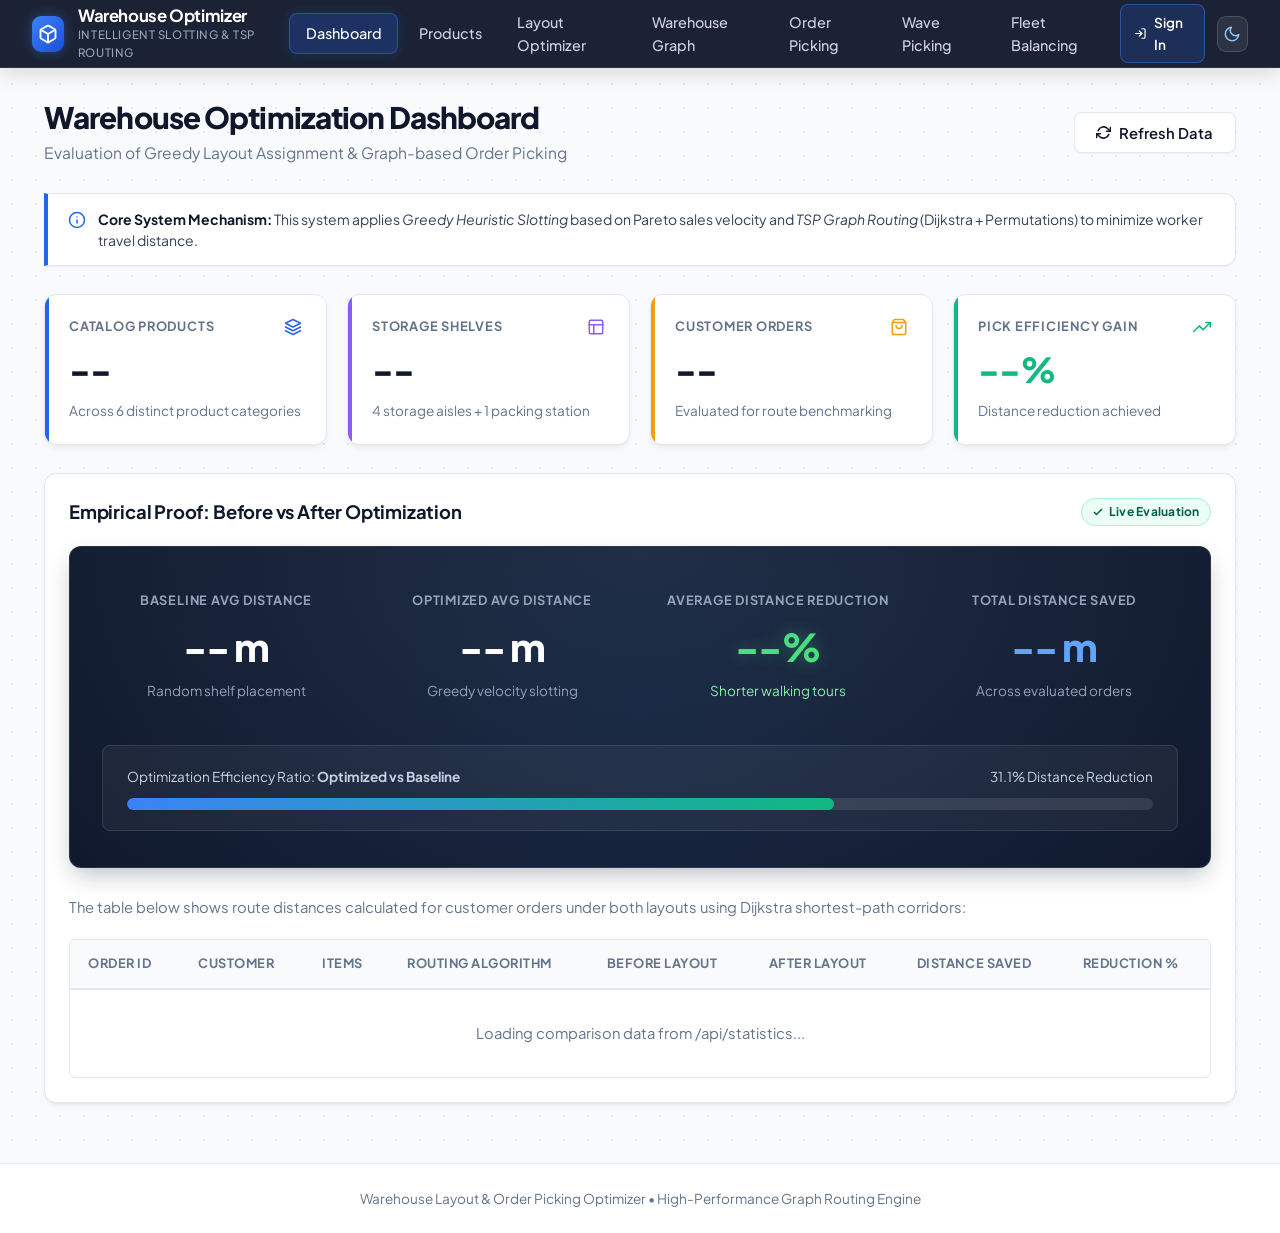
==== commit c2fe1b9e: "Add responsive frontend login page and auth controller" ====
--- a/frontend/index.html
+++ b/frontend/index.html
@@ -7,6 +7,7 @@
   <title>Dashboard | Warehouse Optimizer</title>
   <link rel="stylesheet" href="style.css">
   <script src="theme.js"></script>
+  <script src="auth.js"></script>
 </head>
 <body>
 
--- a/frontend/style.css
+++ b/frontend/style.css
@@ -1036,3 +1036,491 @@
     grid-template-columns: 1fr 1fr;
   }
 }
+
+/* ==========================================================================
+   Authentication & Login Page Styles
+   ========================================================================== */
+
+.auth-container {
+  flex: 1;
+  display: flex;
+  align-items: center;
+  justify-content: center;
+  padding: 2.5rem 1.25rem;
+  position: relative;
+  min-height: calc(100vh - 138px);
+}
+
+.auth-glow-bg {
+  position: absolute;
+  top: 50%;
+  left: 50%;
+  transform: translate(-50%, -50%);
+  width: 580px;
+  height: 580px;
+  background: radial-gradient(circle, var(--primary-glow) 0%, transparent 70%);
+  pointer-events: none;
+  z-index: 0;
+  opacity: 0.75;
+}
+
+.auth-card {
+  position: relative;
+  z-index: 1;
+  width: 100%;
+  max-width: 480px;
+  background: var(--card-bg);
+  border: 1px solid var(--border);
+  border-radius: var(--radius-lg);
+  padding: 2.5rem 2.25rem;
+  box-shadow: var(--shadow-lg), 0 0 0 1px rgba(255, 255, 255, 0.05);
+  transition: all 0.25s ease;
+  backdrop-filter: blur(8px);
+}
+
+.auth-card::before {
+  content: '';
+  position: absolute;
+  top: 0;
+  left: 0;
+  right: 0;
+  height: 4px;
+  background: linear-gradient(90deg, #2563eb, #8b5cf6, #10b981);
+  border-top-left-radius: var(--radius-lg);
+  border-top-right-radius: var(--radius-lg);
+}
+
+.auth-header {
+  text-align: center;
+  margin-bottom: 2rem;
+}
+
+.auth-icon-badge {
+  width: 52px;
+  height: 52px;
+  border-radius: 14px;
+  background: linear-gradient(135deg, #2563eb 0%, #1d4ed8 100%);
+  display: inline-flex;
+  align-items: center;
+  justify-content: center;
+  box-shadow: 0 8px 16px var(--primary-glow);
+  margin-bottom: 1.1rem;
+}
+
+.auth-title {
+  font-size: 1.65rem;
+  font-weight: 800;
+  letter-spacing: -0.025em;
+  color: var(--text-main);
+  margin-bottom: 0.45rem;
+}
+
+.auth-subtitle {
+  font-size: 0.9rem;
+  color: var(--text-muted);
+  line-height: 1.45;
+}
+
+/* Quick Fill Preset Pills */
+.demo-accounts {
+  background: var(--bg);
+  border: 1px solid var(--border);
+  border-radius: var(--radius);
+  padding: 0.85rem 1rem;
+  margin-bottom: 1.5rem;
+}
+
+.demo-accounts-title {
+  font-size: 0.72rem;
+  font-weight: 700;
+  text-transform: uppercase;
+  letter-spacing: 0.06em;
+  color: var(--text-muted);
+  margin-bottom: 0.55rem;
+  display: flex;
+  align-items: center;
+  gap: 0.4rem;
+}
+
+.demo-chips {
+  display: flex;
+  gap: 0.5rem;
+  flex-wrap: wrap;
+}
+
+.demo-chip {
+  flex: 1;
+  min-width: 120px;
+  background: var(--card-bg);
+  border: 1px solid var(--border);
+  padding: 0.45rem 0.65rem;
+  border-radius: var(--radius-sm);
+  font-size: 0.78rem;
+  font-weight: 600;
+  color: var(--text-secondary);
+  cursor: pointer;
+  display: flex;
+  flex-direction: column;
+  align-items: flex-start;
+  transition: all 0.2s ease;
+}
+
+.demo-chip:hover {
+  border-color: var(--primary);
+  color: var(--primary);
+  transform: translateY(-1px);
+  box-shadow: var(--shadow-sm);
+}
+
+.demo-chip.active {
+  border-color: var(--primary);
+  background: var(--primary-light);
+  color: var(--primary);
+}
+
+.demo-chip-role {
+  font-size: 0.8rem;
+  font-weight: 700;
+}
+
+.demo-chip-email {
+  font-size: 0.68rem;
+  color: var(--text-muted);
+  font-family: var(--font-mono);
+}
+
+/* Form Styling with Icon Wrappers */
+.input-group {
+  position: relative;
+  display: flex;
+  align-items: center;
+}
+
+.input-icon-left {
+  position: absolute;
+  left: 0.85rem;
+  color: var(--text-muted);
+  pointer-events: none;
+  display: flex;
+  align-items: center;
+  justify-content: center;
+  transition: color 0.2s ease;
+}
+
+.form-input.has-left-icon {
+  padding-left: 2.6rem;
+}
+
+.form-input.has-right-icon {
+  padding-right: 2.6rem;
+}
+
+.input-group:focus-within .input-icon-left {
+  color: var(--primary);
+}
+
+.input-action-btn {
+  position: absolute;
+  right: 0.75rem;
+  background: transparent;
+  border: none;
+  cursor: pointer;
+  color: var(--text-muted);
+  display: flex;
+  align-items: center;
+  justify-content: center;
+  padding: 0.25rem;
+  border-radius: 4px;
+  transition: color 0.2s ease;
+}
+
+.input-action-btn:hover {
+  color: var(--text-main);
+}
+
+.form-row-remember {
+  display: flex;
+  align-items: center;
+  justify-content: space-between;
+  margin-top: 0.25rem;
+  margin-bottom: 1.4rem;
+  font-size: 0.85rem;
+}
+
+.remember-label {
+  display: flex;
+  align-items: center;
+  gap: 0.5rem;
+  color: var(--text-secondary);
+  cursor: pointer;
+  user-select: none;
+}
+
+.remember-checkbox {
+  width: 16px;
+  height: 16px;
+  accent-color: var(--primary);
+  cursor: pointer;
+}
+
+.forgot-link {
+  color: var(--primary);
+  text-decoration: none;
+  font-weight: 600;
+  transition: color 0.2s ease;
+}
+
+.forgot-link:hover {
+  text-decoration: underline;
+}
+
+.caps-warning {
+  display: none;
+  align-items: center;
+  gap: 0.4rem;
+  font-size: 0.78rem;
+  color: var(--warning);
+  margin-top: 0.35rem;
+  font-weight: 600;
+}
+
+.caps-warning.visible {
+  display: flex;
+}
+
+.auth-submit-btn {
+  width: 100%;
+  padding: 0.8rem 1.5rem;
+  font-size: 0.98rem;
+  border-radius: var(--radius-sm);
+  display: flex;
+  align-items: center;
+  justify-content: center;
+  gap: 0.6rem;
+}
+
+/* Auth Divider */
+.auth-divider {
+  display: flex;
+  align-items: center;
+  text-align: center;
+  margin: 1.5rem 0;
+  color: var(--text-light);
+  font-size: 0.78rem;
+  font-weight: 600;
+  letter-spacing: 0.05em;
+  text-transform: uppercase;
+}
+
+.auth-divider::before,
+.auth-divider::after {
+  content: '';
+  flex: 1;
+  border-bottom: 1px solid var(--border);
+}
+
+.auth-divider::before {
+  margin-right: 0.75rem;
+}
+
+.auth-divider::after {
+  margin-left: 0.75rem;
+}
+
+.btn-sso {
+  width: 100%;
+  padding: 0.7rem 1.25rem;
+  font-size: 0.88rem;
+  font-weight: 600;
+  border-radius: var(--radius-sm);
+  background: var(--bg);
+  border: 1px solid var(--border);
+  color: var(--text-main);
+  display: flex;
+  align-items: center;
+  justify-content: center;
+  gap: 0.6rem;
+  cursor: pointer;
+  transition: all 0.2s ease;
+}
+
+.btn-sso:hover {
+  background: var(--border-light);
+  border-color: var(--text-light);
+  transform: translateY(-1px);
+}
+
+.auth-footer {
+  margin-top: 1.75rem;
+  text-align: center;
+  font-size: 0.82rem;
+  color: var(--text-muted);
+}
+
+.auth-footer a {
+  color: var(--primary);
+  text-decoration: none;
+  font-weight: 600;
+}
+
+.auth-footer a:hover {
+  text-decoration: underline;
+}
+
+/* Auth Alerts */
+.auth-alert {
+  padding: 0.75rem 1rem;
+  border-radius: var(--radius-sm);
+  font-size: 0.85rem;
+  margin-bottom: 1.25rem;
+  display: none;
+  align-items: center;
+  gap: 0.6rem;
+  line-height: 1.4;
+  animation: fadeIn 0.2s ease-in-out;
+}
+
+.auth-alert.visible {
+  display: flex;
+}
+
+.auth-alert-error {
+  background-color: var(--danger-light);
+  border: 1px solid var(--danger);
+  color: #b91c1c;
+}
+
+[data-theme="dark"] .auth-alert-error {
+  color: #fca5a5;
+  border-color: rgba(239, 68, 68, 0.4);
+}
+
+.auth-alert-success {
+  background-color: var(--success-light);
+  border: 1px solid var(--success);
+  color: #047857;
+}
+
+[data-theme="dark"] .auth-alert-success {
+  color: #6ee7b7;
+  border-color: rgba(16, 185, 129, 0.4);
+}
+
+.auth-alert-info {
+  background-color: var(--primary-light);
+  border: 1px solid var(--primary);
+  color: #1d4ed8;
+}
+
+[data-theme="dark"] .auth-alert-info {
+  color: #93c5fd;
+  border-color: rgba(59, 130, 246, 0.4);
+}
+
+/* Spinner for button loading */
+.spinner-sm {
+  width: 18px;
+  height: 18px;
+  border: 2px solid rgba(255, 255, 255, 0.3);
+  border-top-color: #ffffff;
+  border-radius: 50%;
+  animation: spin 0.65s linear infinite;
+}
+
+@keyframes spin {
+  to { transform: rotate(360deg); }
+}
+
+@keyframes fadeIn {
+  from { opacity: 0; transform: translateY(-4px); }
+  to { opacity: 1; transform: translateY(0); }
+}
+
+/* Top Nav Authentication Actions */
+.nav-auth-btn {
+  display: inline-flex;
+  align-items: center;
+  gap: 0.45rem;
+  background: rgba(37, 99, 235, 0.2);
+  border: 1px solid rgba(59, 130, 246, 0.45);
+  color: #ffffff;
+  padding: 0.45rem 0.85rem;
+  border-radius: 8px;
+  font-size: 0.85rem;
+  font-weight: 600;
+  text-decoration: none;
+  transition: all 0.2s ease;
+  margin-left: 0.5rem;
+}
+
+.nav-auth-btn:hover {
+  background: var(--primary-gradient);
+  border-color: transparent;
+  color: #ffffff;
+  box-shadow: 0 0 12px var(--primary-glow);
+  transform: translateY(-1px);
+}
+
+.nav-user-pill {
+  display: inline-flex;
+  align-items: center;
+  gap: 0.65rem;
+  background: rgba(255, 255, 255, 0.08);
+  border: 1px solid rgba(255, 255, 255, 0.15);
+  padding: 0.3rem 0.75rem 0.3rem 0.35rem;
+  border-radius: 9999px;
+  margin-left: 0.5rem;
+  color: #ffffff;
+  font-size: 0.82rem;
+}
+
+.nav-user-avatar {
+  width: 28px;
+  height: 28px;
+  border-radius: 50%;
+  background: linear-gradient(135deg, #10b981 0%, #059669 100%);
+  color: #ffffff;
+  font-weight: 700;
+  font-size: 0.75rem;
+  display: flex;
+  align-items: center;
+  justify-content: center;
+  text-transform: uppercase;
+}
+
+.nav-user-info {
+  display: flex;
+  flex-direction: column;
+  line-height: 1.15;
+  text-align: left;
+}
+
+.nav-user-name {
+  font-weight: 600;
+  font-size: 0.8rem;
+  color: #ffffff;
+}
+
+.nav-user-role {
+  font-size: 0.68rem;
+  color: #94a3b8;
+  font-weight: 500;
+}
+
+.nav-user-logout {
+  background: transparent;
+  border: none;
+  color: #94a3b8;
+  cursor: pointer;
+  display: flex;
+  align-items: center;
+  justify-content: center;
+  padding: 2px;
+  border-radius: 4px;
+  transition: color 0.2s ease;
+  margin-left: 0.25rem;
+}
+
+.nav-user-logout:hover {
+  color: #f87171;
+}
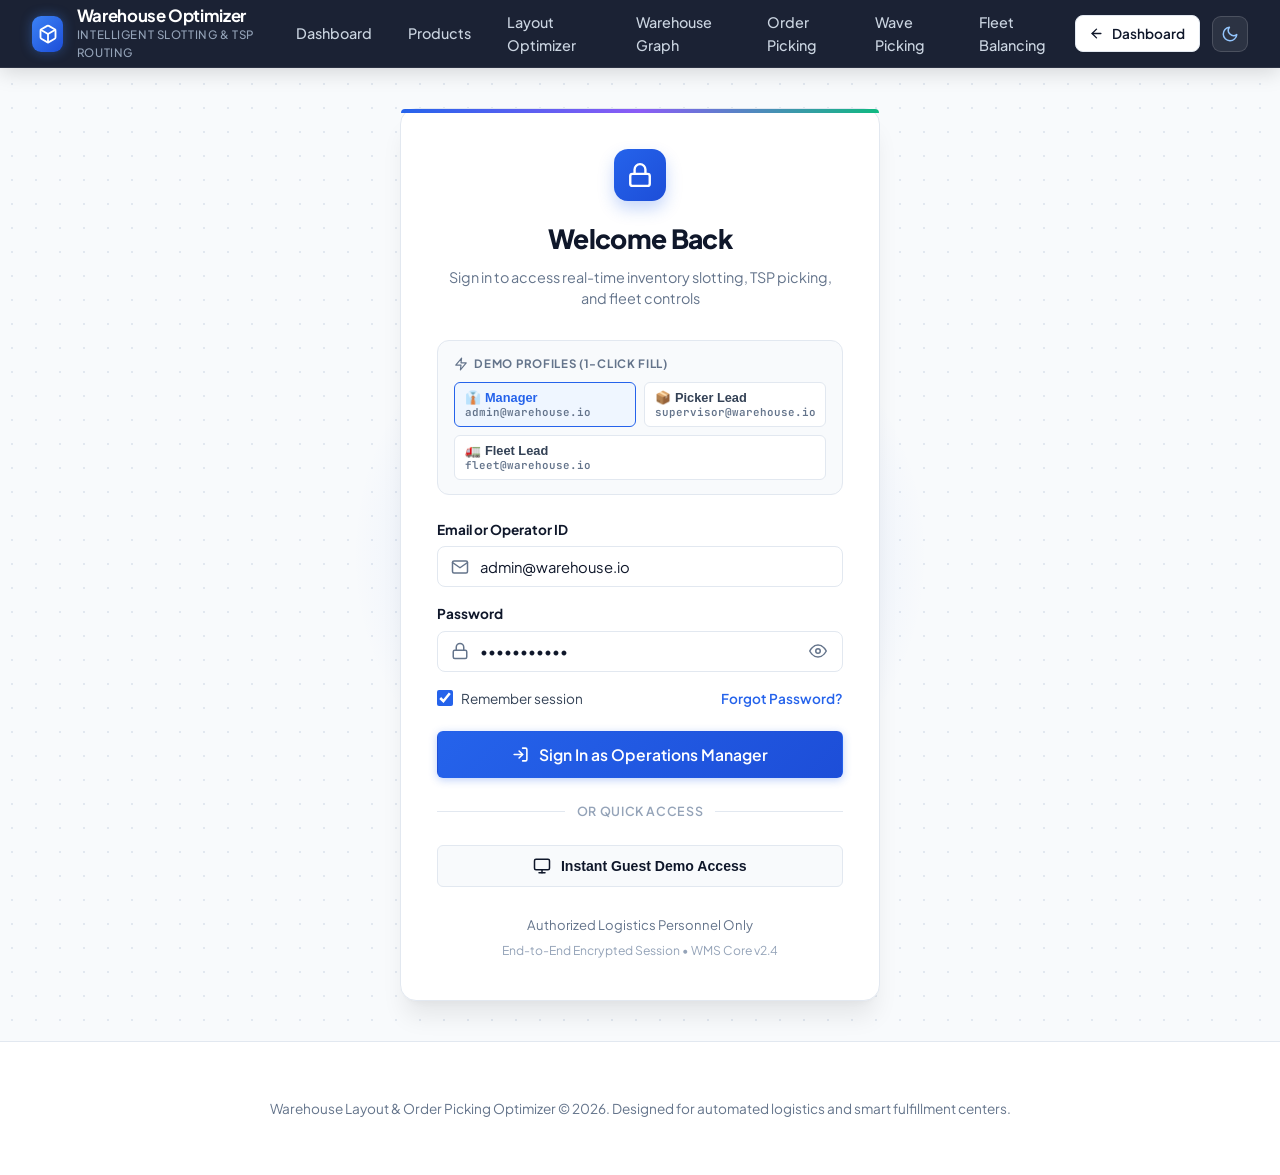
==== commit dbf200df: "feat(digital-twin): add 3D Interactive Warehouse Digital Twin with Three.js WebGL" ====
--- a/frontend/index.html
+++ b/frontend/index.html
@@ -1,295 +1,1051 @@
 <!DOCTYPE html>
 <html lang="en">
 <head>
-  <meta charset="UTF-8">
-  <meta name="viewport" content="width=device-width, initial-scale=1.0">
-  <meta name="description" content="Warehouse Layout & Order Picking Optimizer Dashboard. Real-time evaluation of greedy inventory slotting and graph-based TSP order picking.">
-  <title>Dashboard | Warehouse Optimizer</title>
-  <link rel="stylesheet" href="style.css">
-  <script src="theme.js"></script>
-  <script src="auth.js"></script>
+<meta charset="UTF-8">
+<meta name="viewport" content="width=device-width, initial-scale=1.0">
+<title>Manager Dashboard | Warehouse Optimizer</title>
+<link rel="preconnect" href="https://fonts.googleapis.com">
+<link rel="preconnect" href="https://fonts.gstatic.com" crossorigin>
+<link href="https://fonts.googleapis.com/css2?family=JetBrains+Mono:wght@400;500;700&family=Plus+Jakarta+Sans:wght@400;500;600;700;800&display=swap" rel="stylesheet">
+<link rel="stylesheet" href="powerbi.css">
+<link rel="stylesheet" href="style.css">
+<script src="theme.js"></script>
+<script src="auth.js"></script>
+<style>
+:root {
+  --primary: #777C6D; --primary-hover: #626659; --accent: #B7B89F;
+  --bg-main: #EEEEEE; --card-bg: #FFFFFF; --border-color: #CBCBCB;
+  --text-main: #1E201E; --text-secondary: #555555;
+  --good: #5E7A52; --warn: #B8892F; --bad: #A24A3E; --info: #5B7C8D;
+  --nav-bg: #2B2E28; --soft: rgba(183,184,159,.22);
+  --font-sans: 'Plus Jakarta Sans', -apple-system, sans-serif;
+  --font-mono: 'JetBrains Mono', monospace;
+  --shadow: 0 6px 18px rgba(30,32,30,.07); --shadow-lg: 0 16px 36px rgba(30,32,30,.14);
+  /* Profile modal theme mappings */
+  --pbi-tile-bg: var(--card-bg);
+  --pbi-border: var(--border-color);
+  --pbi-border-highlight: var(--accent);
+  --pbi-text-header: var(--text-main);
+  --pbi-text-dim: var(--text-secondary);
+  --pbi-header-ribbon: var(--card-bg);
+  --pbi-tile-hover: var(--soft);
+}
+[data-theme="dark"] {
+  --bg-main: #1A1C19; --card-bg: #242722; --border-color: #3A3E37;
+  --text-main: #EEEEEE; --text-secondary: #B4B6AE; --nav-bg: #121411; --soft: rgba(183,184,159,.14);
+  --shadow: 0 6px 18px rgba(0,0,0,.35); --shadow-lg: 0 16px 36px rgba(0,0,0,.5);
+}
+* { box-sizing: border-box; margin: 0; padding: 0; }
+body { font-family: var(--font-sans); background: var(--bg-main); color: var(--text-main); line-height: 1.5; -webkit-font-smoothing: antialiased; transition: background .3s, color .3s; }
+a { color: inherit; text-decoration: none; }
+button, select { font-family: inherit; }
+svg { display: block; }
+.wrap { width: min(1280px, 100% - 40px); margin-inline: auto; }
+
+/* Top nav */
+.topbar { background: var(--nav-bg); color: #EEE; position: sticky; top: 0; z-index: 50; }
+.topbar .wrap { display: flex; align-items: center; gap: 20px; height: 66px; width: min(1400px, 100% - 32px); }
+.brand { display: flex; align-items: center; gap: 10px; flex-shrink: 0; color: inherit; }
+.brand-icon { width: 36px; height: 36px; border-radius: 9px; background: var(--primary); display: grid; place-items: center; color: #fff; text-decoration: none; cursor: pointer; transition: transform .2s, background .2s, box-shadow .2s; }
+.brand-icon:hover { transform: translateY(-2px); background: var(--accent); box-shadow: 0 4px 12px rgba(0,0,0,.25); }
+.brand strong { display: block; font-size: .95rem; font-weight: 800; line-height: 1.1; }
+.brand small { font-family: var(--font-mono); font-size: .6rem; color: #9a9c94; letter-spacing: .04em; }
+.nav { display: flex; gap: 4px; flex: 1; overflow-x: auto; scrollbar-width: none; }
+.nav::-webkit-scrollbar { display: none; }
+.nav a { padding: 8px 14px; border-radius: 9px; font-size: .86rem; font-weight: 500; color: #B4B6AE; white-space: nowrap; transition: background .2s, color .2s; }
+.nav a:hover { background: rgba(255,255,255,.07); color: #fff; }
+.nav a.active { background: rgba(183,184,159,.2); color: #fff; font-weight: 600; }
+.user { display: flex; align-items: center; gap: 10px; flex-shrink: 0; }
+.avatar { width: 34px; height: 34px; border-radius: 50%; background: var(--primary); color: #fff; display: grid; place-items: center; font-size: .75rem; font-weight: 700; cursor: pointer; transition: transform .2s; }
+.avatar:hover { transform: scale(1.08); }
+.user-meta { cursor: pointer; }
+.user-meta b { display: block; font-size: .82rem; line-height: 1.1; }
+.user-meta span { font-size: .68rem; color: #9a9c94; }
+.ib { width: 36px; height: 36px; border-radius: 9px; border: 1px solid rgba(255,255,255,.15); background: transparent; color: #EEE; display: grid; place-items: center; cursor: pointer; transition: transform .2s, border-color .2s; }
+.ib:hover { transform: translateY(-2px); border-color: var(--accent); }
+
+main { padding: 28px 0 56px; display: grid; gap: 20px; }
+.card { background: var(--card-bg); border: 1px solid var(--border-color); border-radius: 16px; box-shadow: var(--shadow); }
+.pad { padding: 22px 24px; }
+
+/* Welcome */
+.welcome { display: flex; align-items: center; justify-content: space-between; gap: 16px; flex-wrap: wrap; }
+.w-left { display: flex; align-items: center; gap: 14px; cursor: pointer; }
+.w-avatar { width: 48px; height: 48px; border-radius: 12px; background: var(--soft); display: grid; place-items: center; font-weight: 700; color: var(--primary-hover); }
+[data-theme="dark"] .w-avatar { color: var(--accent); }
+.w-left h1 { font-size: 1.1rem; font-weight: 700; display: flex; gap: 10px; align-items: center; flex-wrap: wrap; }
+.pill { font-family: var(--font-mono); font-size: .66rem; font-weight: 700; letter-spacing: .06em; padding: 3px 10px; border-radius: 999px; background: var(--primary); color: #fff; }
+.w-left p { font-size: .85rem; color: var(--text-secondary); }
+.access { font-size: .78rem; color: var(--text-secondary); display: flex; align-items: center; gap: 6px; font-family: var(--font-mono); }
+.dot { width: 8px; height: 8px; border-radius: 50%; background: var(--good); box-shadow: 0 0 0 3px rgba(94,122,82,.25); animation: blink 2s infinite; }
+@keyframes blink { 50% { opacity: .45; } }
+
+/* Header */
+.head h2 { font-size: 1.45rem; font-weight: 800; letter-spacing: -.02em; }
+.head .meta { display: flex; gap: 14px; flex-wrap: wrap; font-size: .8rem; color: var(--text-secondary); margin-top: 4px; font-family: var(--font-mono); }
+.actions { display: flex; gap: 10px; flex-wrap: wrap; margin-top: 16px; }
+.btn { display: inline-flex; align-items: center; gap: 8px; padding: 10px 16px; border-radius: 10px; font-size: .86rem; font-weight: 600; border: 1.5px solid var(--border-color); background: var(--card-bg); color: var(--text-main); cursor: pointer; transition: transform .2s, box-shadow .2s, background .2s, border-color .2s; }
+.btn:hover { transform: translateY(-3px); box-shadow: var(--shadow); border-color: var(--accent); }
+.btn.primary { background: var(--primary); color: #fff; border-color: var(--primary); }
+.btn.primary:hover { background: var(--primary-hover); }
+.btn:focus-visible, .seg button:focus-visible, select:focus-visible, .nav a:focus-visible { outline: 2px solid var(--primary); outline-offset: 2px; }
+.spin { animation: spin .8s linear; } @keyframes spin { to { transform: rotate(360deg); } }
+
+/* Filters */
+.filters { display: flex; align-items: center; gap: 18px 26px; flex-wrap: wrap; padding: 14px 20px; }
+.f { display: flex; align-items: center; gap: 10px; }
+.f > label { font-family: var(--font-mono); font-size: .68rem; letter-spacing: .08em; text-transform: uppercase; color: var(--text-secondary); font-weight: 700; }
+.seg { display: inline-flex; padding: 3px; gap: 2px; background: var(--bg-main); border-radius: 10px; }
+.seg button { border: 0; background: transparent; padding: 7px 14px; border-radius: 8px; font-size: .82rem; font-weight: 600; color: var(--text-secondary); cursor: pointer; transition: all .2s; }
+.seg button[aria-pressed="true"] { background: var(--card-bg); color: var(--text-main); box-shadow: 0 2px 6px rgba(0,0,0,.1); }
+select { padding: 9px 12px; border-radius: 10px; border: 1.5px solid var(--border-color); background: var(--card-bg); color: var(--text-main); font-size: .84rem; font-weight: 600; cursor: pointer; }
+.spacer { flex: 1; }
+
+/* Quick actions */
+.quick { display: grid; grid-template-columns: repeat(3, 1fr); gap: 16px; }
+.qa { display: flex; align-items: center; justify-content: space-between; gap: 14px; padding: 20px 22px; transition: transform .25s, box-shadow .25s, border-color .25s; }
+.qa:hover { transform: translateY(-3px); box-shadow: var(--shadow-lg); border-color: var(--accent); }
+.qa h3 { font-size: 1rem; font-weight: 700; } .qa p { font-size: .82rem; color: var(--text-secondary); }
+.qa .ico { width: 44px; height: 44px; border-radius: 12px; background: var(--soft); color: var(--primary-hover); display: grid; place-items: center; flex-shrink: 0; }
+[data-theme="dark"] .qa .ico { color: var(--accent); }
+
+/* KPIs */
+.kpis { display: grid; grid-template-columns: repeat(4, 1fr); gap: 16px; }
+.kpi { padding: 20px 22px; border-left: 4px solid var(--c); transition: transform .25s, box-shadow .25s; }
+.kpi:hover { transform: translateY(-3px); box-shadow: var(--shadow-lg); }
+.kpi .lab { font-family: var(--font-mono); font-size: .7rem; letter-spacing: .08em; text-transform: uppercase; color: var(--text-secondary); font-weight: 700; }
+.kpi .val { display: flex; align-items: baseline; gap: 10px; margin: 8px 0 12px; flex-wrap: wrap; }
+.kpi .val b { font-family: var(--font-mono); font-size: 2.1rem; color: var(--c); line-height: 1; }
+.tag { font-size: .7rem; font-weight: 700; padding: 3px 9px; border-radius: 999px; background: color-mix(in srgb, var(--c) 16%, transparent); color: var(--c); }
+.kpi .foot { display: flex; justify-content: space-between; align-items: flex-end; gap: 10px; border-top: 1px solid var(--border-color); padding-top: 10px; font-size: .78rem; color: var(--text-secondary); }
+.kpi svg { flex-shrink: 0; }
+
+/* Charts */
+.grid2 { display: grid; grid-template-columns: 1.7fr 1fr; gap: 16px; }
+.grid3 { display: grid; grid-template-columns: 1fr 1fr; gap: 16px; }
+.ch h3 { font-size: 1.02rem; font-weight: 700; } .ch .sub { font-size: .8rem; color: var(--text-secondary); margin: 2px 0 12px; padding-bottom: 12px; border-bottom: 1px solid var(--border-color); }
+.legend { display: flex; gap: 16px; flex-wrap: wrap; font-size: .78rem; color: var(--text-secondary); margin-bottom: 8px; }
+.legend i { display: inline-block; width: 10px; height: 10px; border-radius: 3px; margin-right: 6px; background: var(--c); }
+.chart { width: 100%; height: auto; }
+.chart text { font-family: var(--font-mono); font-size: 10px; fill: var(--text-secondary); }
+.donut-row { display: flex; align-items: center; gap: 22px; flex-wrap: wrap; justify-content: center; padding-top: 6px; }
+.donut-lg { display: grid; gap: 10px; font-size: .84rem; }
+.donut-lg div { display: flex; align-items: center; gap: 8px; }
+.donut-lg i { width: 10px; height: 10px; border-radius: 3px; background: var(--c); }
+.donut-lg span { margin-left: auto; font-family: var(--font-mono); font-weight: 700; color: var(--c); padding-left: 14px; }
+
+/* Fleet */
+.picker { display: grid; grid-template-columns: 110px 1fr 56px; align-items: center; gap: 12px; padding: 7px 0; font-size: .84rem; }
+.picker .bar { height: 10px; border-radius: 99px; background: var(--bg-main); overflow: hidden; }
+.picker .bar i { display: block; height: 100%; border-radius: 99px; background: var(--primary); transition: width .6s ease; }
+.picker .bar i.hi { background: var(--warn); }
+.picker em { font-style: normal; font-family: var(--font-mono); font-size: .76rem; text-align: right; color: var(--text-secondary); }
+.gini { display: flex; justify-content: space-between; margin-top: 12px; padding-top: 12px; border-top: 1px solid var(--border-color); font-size: .82rem; color: var(--text-secondary); }
+.gini b { font-family: var(--font-mono); color: var(--good); }
+
+/* Table */
+.tbl-wrap { overflow-x: auto; }
+table { width: 100%; border-collapse: collapse; font-size: .84rem; min-width: 560px; }
+th { text-align: left; font-family: var(--font-mono); font-size: .68rem; letter-spacing: .08em; text-transform: uppercase; color: var(--text-secondary); padding: 8px 10px; border-bottom: 1px solid var(--border-color); }
+td { padding: 11px 10px; border-bottom: 1px solid var(--border-color); }
+tr:last-child td { border-bottom: 0; }
+tbody tr { transition: background .15s; } tbody tr:hover { background: var(--soft); }
+.mono { font-family: var(--font-mono); font-size: .78rem; }
+.st { font-size: .7rem; font-weight: 700; padding: 3px 9px; border-radius: 999px; background: color-mix(in srgb, var(--c) 16%, transparent); color: var(--c); }
+.alert { display: flex; gap: 12px; align-items: flex-start; padding: 10px 0; border-bottom: 1px solid var(--border-color); font-size: .84rem; }
+.alert:last-child { border-bottom: 0; }
+.alert .bd { width: 8px; height: 8px; border-radius: 50%; background: var(--c); margin-top: 7px; flex-shrink: 0; }
+.alert small { display: block; color: var(--text-secondary); font-size: .74rem; }
+
+.toast { position: fixed; bottom: 24px; left: 50%; transform: translate(-50%, 20px); background: var(--nav-bg); color: #fff; padding: 11px 20px; border-radius: 12px; font-size: .85rem; opacity: 0; pointer-events: none; transition: all .3s; z-index: 100; box-shadow: var(--shadow-lg); }
+.toast.show { opacity: 1; transform: translate(-50%, 0); }
+
+@media (max-width: 1100px) { .kpis { grid-template-columns: repeat(2, 1fr); } .grid2, .grid3 { grid-template-columns: 1fr; } .user-meta { display: none; } .brand small { display: none; } }
+@media (max-width: 768px) { .quick, .kpis { grid-template-columns: 1fr; } .spacer { display: none; } .pad { padding: 18px 16px; } .picker { grid-template-columns: 84px 1fr 48px; } }
+@media (prefers-reduced-motion: reduce) { * { animation: none !important; transition: none !important; } }
+</style>
 </head>
 <body>
 
-  <!-- Common Navigation Bar -->
-  <nav class="navbar">
-    <a href="index.html" class="nav-brand">
-      <div class="nav-logo-icon">
-        <svg width="20" height="20" viewBox="0 0 24 24" fill="none" stroke="#ffffff" stroke-width="2.2" stroke-linecap="round" stroke-linejoin="round">
-          <path d="M21 16V8a2 2 0 0 0-1-1.73l-7-4a2 2 0 0 0-2 0l-7 4A2 2 0 0 0 3 8v8a2 2 0 0 0 1 1.73l7 4a2 2 0 0 0 2 0l7-4A2 2 0 0 0 21 16z"></path>
-          <polyline points="3.27 6.96 12 12.01 20.73 6.96"></polyline>
-          <line x1="12" y1="22.08" x2="12" y2="12"></line>
-        </svg>
-      </div>
-      <div class="nav-brand-title">
-        <span class="main-text">Warehouse Optimizer</span>
-        <span class="sub-text">Intelligent Slotting & TSP Routing</span>
-      </div>
-    </a>
-    <ul class="nav-links">
-      <li><a href="index.html" class="active">Dashboard</a></li>
-      <li><a href="products.html">Products</a></li>
-      <li><a href="layout.html">Layout Optimizer</a></li>
-      <li><a href="graph.html">Warehouse Graph</a></li>
-      <li><a href="order-picking.html">Order Picking</a></li>
-      <li><a href="waves.html">Wave Picking</a></li>
-      <li><a href="fleet.html">Fleet Balancing</a></li>
-    </ul>
-    <div class="nav-right-actions">
-      <button class="theme-toggle-btn" onclick="toggleTheme()" aria-label="Toggle theme" title="Toggle theme">
-        <svg class="sun-icon" width="18" height="18" viewBox="0 0 24 24" fill="none" stroke="currentColor" stroke-width="2" stroke-linecap="round" stroke-linejoin="round">
-          <circle cx="12" cy="12" r="5"></circle>
-          <line x1="12" y1="1" x2="12" y2="3"></line>
-          <line x1="12" y1="21" x2="12" y2="23"></line>
-          <line x1="4.22" y1="4.22" x2="5.64" y2="5.64"></line>
-          <line x1="18.36" y1="18.36" x2="19.78" y2="19.78"></line>
-          <line x1="1" y1="12" x2="3" y2="12"></line>
-          <line x1="21" y1="12" x2="23" y2="12"></line>
-          <line x1="4.22" y1="19.78" x2="5.64" y2="18.36"></line>
-          <line x1="18.36" y1="5.64" x2="19.78" y2="4.22"></line>
-        </svg>
-        <svg class="moon-icon" width="18" height="18" viewBox="0 0 24 24" fill="none" stroke="currentColor" stroke-width="2" stroke-linecap="round" stroke-linejoin="round">
-          <path d="M21 12.79A9 9 0 1 1 11.21 3 7 7 0 0 0 21 12.79z"></path>
-        </svg>
-      </button>
-    </div>
-  </nav>
-
-  <div class="container">
-    <div class="page-header">
+<header class="topbar">
+  <div class="wrap">
+    <div class="brand">
+      <a href="landing.html" class="brand-icon" title="Landing Page" aria-label="Warehouse Optimizer home">
+        <svg width="20" height="20" viewBox="0 0 24 24" fill="none" stroke="currentColor" stroke-width="2" stroke-linecap="round" stroke-linejoin="round"><path d="M21 8l-9-5-9 5v8l9 5 9-5V8z"/><path d="M3.3 7.5L12 12.5l8.7-5"/><path d="M12 22V12.5"/></svg>
+      </a>
+      <span><strong>Warehouse Optimizer</strong><small>INTELLIGENT SLOTTING &amp; TSP ROUTING</small></span>
+    </div>
+    <nav class="nav" aria-label="Manager navigation">
+      <a href="index.html" class="active">Dashboard</a>
+      <a href="products.html">Products</a>
+      <a href="layout.html">Layout Optimizer</a>
+      <a href="graph.html">Warehouse Graph</a>
+      <a href="order-picking.html">Order Picking</a>
+      <a href="digital-twin.html">3D Digital Twin</a>
+      <a href="waves.html">Wave Picking</a>
+      <a href="fleet.html">Fleet Balancing</a>
+    </nav>
+    <div class="user">
+      <span class="avatar" id="avatar" title="Manager Profile &amp; Settings">AM</span>
+      <span class="user-meta" id="userMeta" title="Manager Profile &amp; Settings"><b id="uname">Alex Morgan</b><span>Operations Manager</span></span>
+      <button class="ib" id="logout" aria-label="Sign out" title="Sign out"><svg width="16" height="16" viewBox="0 0 24 24" fill="none" stroke="currentColor" stroke-width="2" stroke-linecap="round" stroke-linejoin="round"><path d="M9 21H5a2 2 0 01-2-2V5a2 2 0 012-2h4M16 17l5-5-5-5M21 12H9"/></svg></button>
+      <button class="ib" id="theme" aria-label="Toggle theme"><svg width="16" height="16" viewBox="0 0 24 24" fill="none" stroke="currentColor" stroke-width="2" stroke-linecap="round" stroke-linejoin="round"><path d="M21 12.8A9 9 0 1111.2 3a7 7 0 009.8 9.8z"/></svg></button>
+    </div>
+  </div>
+</header>
+
+<main class="wrap">
+  <section class="card pad welcome">
+    <div class="w-left" id="welcomeIdentity" title="Open Profile &amp; Settings">
+      <div class="w-avatar" id="wAvatar">AM</div>
       <div>
-        <h1 class="page-title">Warehouse Optimization Dashboard</h1>
-        <p class="page-subtitle">Evaluation of Greedy Layout Assignment & Graph-based Order Picking</p>
-      </div>
-      <div>
-        <button id="btn-refresh" class="btn btn-secondary" onclick="loadDashboard()">
-          <svg width="15" height="15" viewBox="0 0 24 24" fill="none" stroke="currentColor" stroke-width="2.5" stroke-linecap="round" stroke-linejoin="round">
-            <polyline points="23 4 23 10 17 10"></polyline>
-            <polyline points="1 20 1 14 7 14"></polyline>
-            <path d="M3.51 9a9 9 0 0 1 14.85-3.36L23 10M1 14l4.64 4.36A9 9 0 0 0 20.49 15"></path>
-          </svg>
-          Refresh Data
+        <h1>Welcome, <span id="wname">Alex Morgan</span> <span class="pill" id="wpill">MANAGER</span></h1>
+        <p id="wdesc">Executive mission control for slotting, routing and fleet performance.</p>
+      </div>
+    </div>
+    <div style="display: flex; align-items: center; gap: 12px; margin-left: auto; flex-wrap: wrap;">
+      <div class="access" id="waccess"><span class="dot"></span> Manager access · full audit logging on</div>
+      <div class="role-tab-group" role="tablist" aria-label="Dashboard role views">
+        <button type="button" class="role-tab-btn active" data-role="manager" onclick="switchDashboardRole('manager')">
+          👔 Manager
         </button>
-      </div>
-    </div>
-
-    <div class="concept-tag">
-      <svg width="18" height="18" viewBox="0 0 24 24" fill="none" stroke="currentColor" stroke-width="2" stroke-linecap="round" stroke-linejoin="round">
-        <circle cx="12" cy="12" r="10"></circle>
-        <line x1="12" y1="16" x2="12" y2="12"></line>
-        <line x1="12" y1="8" x2="12.01" y2="8"></line>
-      </svg>
-      <div>
-        <strong>Core System Mechanism:</strong> This system applies <em>Greedy Heuristic Slotting</em> based on Pareto sales velocity and <em>TSP Graph Routing</em> (Dijkstra + Permutations) to minimize worker travel distance.
-      </div>
-    </div>
-
-    <!-- Summary Metrics -->
-    <div class="stats-grid">
-      <div class="stat-card highlight">
-        <div class="stat-label">
-          <span>Catalog Products</span>
-          <svg width="18" height="18" viewBox="0 0 24 24" fill="none" stroke="#2563eb" stroke-width="2" stroke-linecap="round" stroke-linejoin="round">
-            <polygon points="12 2 2 7 12 12 22 7 12 2"></polygon>
-            <polyline points="2 17 12 22 22 17"></polyline>
-            <polyline points="2 12 12 17 22 12"></polyline>
-          </svg>
-        </div>
-        <div class="stat-value" id="stat-products">--</div>
-        <div class="stat-desc">Across 6 distinct product categories</div>
-      </div>
-
-      <div class="stat-card violet">
-        <div class="stat-label">
-          <span>Storage Shelves</span>
-          <svg width="18" height="18" viewBox="0 0 24 24" fill="none" stroke="#8b5cf6" stroke-width="2" stroke-linecap="round" stroke-linejoin="round">
-            <rect x="3" y="3" width="18" height="18" rx="2" ry="2"></rect>
-            <line x1="3" y1="9" x2="21" y2="9"></line>
-            <line x1="9" y1="21" x2="9" y2="9"></line>
-          </svg>
-        </div>
-        <div class="stat-value" id="stat-shelves">--</div>
-        <div class="stat-desc">4 storage aisles + 1 packing station</div>
-      </div>
-
-      <div class="stat-card warning">
-        <div class="stat-label">
-          <span>Customer Orders</span>
-          <svg width="18" height="18" viewBox="0 0 24 24" fill="none" stroke="#f59e0b" stroke-width="2" stroke-linecap="round" stroke-linejoin="round">
-            <path d="M6 2L3 6v14a2 2 0 0 0 2 2h14a2 2 0 0 0 2-2V6l-3-4z"></path>
-            <line x1="3" y1="6" x2="21" y2="6"></line>
-            <path d="M16 10a4 4 0 0 1-8 0"></path>
-          </svg>
-        </div>
-        <div class="stat-value" id="stat-orders">--</div>
-        <div class="stat-desc">Evaluated for route benchmarking</div>
-      </div>
-
-      <div class="stat-card success">
-        <div class="stat-label">
-          <span>Pick Efficiency Gain</span>
-          <svg width="18" height="18" viewBox="0 0 24 24" fill="none" stroke="#10b981" stroke-width="2" stroke-linecap="round" stroke-linejoin="round">
-            <polyline points="23 6 13.5 15.5 8.5 10.5 1 18"></polyline>
-            <polyline points="17 6 23 6 23 12"></polyline>
-          </svg>
-        </div>
-        <div class="stat-value" id="stat-reduction" style="color: #10b981;">--%</div>
-        <div class="stat-desc" id="stat-saved-desc">Distance reduction achieved</div>
-      </div>
-    </div>
-
-    <!-- Before vs After Empirical Proof Banner -->
-    <div class="card">
-      <div class="card-title">
-        <span>Empirical Proof: Before vs After Optimization</span>
-        <span class="badge badge-success">
-          <svg width="12" height="12" viewBox="0 0 24 24" fill="none" stroke="currentColor" stroke-width="3">
-            <polyline points="20 6 9 17 4 12"></polyline>
-          </svg>
-          Live Evaluation
-        </span>
-      </div>
-
-      <div class="comparison-banner">
-        <div class="comparison-metric">
-          <div class="label">Baseline Avg Distance</div>
-          <div class="val" id="banner-before">-- m</div>
-          <div class="stat-desc" style="color: #94a3b8;">Random shelf placement</div>
-        </div>
-        <div class="comparison-metric">
-          <div class="label">Optimized Avg Distance</div>
-          <div class="val" id="banner-after">-- m</div>
-          <div class="stat-desc" style="color: #94a3b8;">Greedy velocity slotting</div>
-        </div>
-        <div class="comparison-metric reduction">
-          <div class="label">Average Distance Reduction</div>
-          <div class="val" id="banner-reduction">--%</div>
-          <div class="stat-desc" style="color: #86efac;">Shorter walking tours</div>
-        </div>
-        <div class="comparison-metric">
-          <div class="label">Total Distance Saved</div>
-          <div class="val" id="banner-saved" style="color: #60a5fa;">-- m</div>
-          <div class="stat-desc" style="color: #94a3b8;">Across evaluated orders</div>
-        </div>
-
-        <!-- Visual Progress Bar -->
-        <div class="comparison-progress-container">
-          <div class="progress-header">
-            <span>Optimization Efficiency Ratio: <strong>Optimized vs Baseline</strong></span>
-            <span id="progress-percent-label">31.1% Distance Reduction</span>
-          </div>
-          <div class="progress-bar-bg">
-            <div id="efficiency-bar" class="progress-bar-fill" style="width: 68.9%;"></div>
-          </div>
-        </div>
-      </div>
-
-
-      <p style="color: var(--text-muted); font-size: 0.925rem; margin-bottom: 1.25rem;">
-        The table below shows route distances calculated for customer orders under both layouts using Dijkstra shortest-path corridors:
+        <button type="button" class="role-tab-btn" data-role="supervisor" onclick="switchDashboardRole('supervisor')">
+          📦 Order Picker
+        </button>
+        <button type="button" class="role-tab-btn" data-role="fleet" onclick="switchDashboardRole('fleet')">
+          🚛 Fleet Picker
+        </button>
+      </div>
+    </div>
+  </section>
+
+  <!-- ================================================================= -->
+  <!-- 1. OPERATIONS MANAGER DASHBOARD VIEW                              -->
+  <!-- ================================================================= -->
+  <div id="view-manager" class="role-dashboard-view">
+    <section class="card pad head">
+      <h2>Operations Management Executive Dashboard</h2>
+      <div class="meta"><span>● Live sync</span><span>Model: Warehouse_Slotting_Core</span><span id="refreshed">Refreshed just now</span></div>
+      <div class="actions">
+        <button class="btn" id="viewEarnings"><svg width="16" height="16" viewBox="0 0 24 24" fill="none" stroke="currentColor" stroke-width="2" stroke-linecap="round" stroke-linejoin="round"><path d="M12 2v20M17 6H9.5a3 3 0 000 6h5a3 3 0 010 6H6"/></svg>View Earnings &amp; Bonus</button>
+        <button class="btn" id="simulate"><svg width="16" height="16" viewBox="0 0 24 24" fill="none" stroke="currentColor" stroke-width="2" stroke-linecap="round" stroke-linejoin="round"><path d="M13 2L3 14h8l-1 8 10-12h-8l1-8z"/></svg>Simulate Order</button>
+        <button class="btn" id="refresh"><svg id="refIcon" width="16" height="16" viewBox="0 0 24 24" fill="none" stroke="currentColor" stroke-width="2" stroke-linecap="round" stroke-linejoin="round"><path d="M21 12a9 9 0 11-3-6.7L21 8M21 3v5h-5"/></svg>Refresh Data</button>
+        <button class="btn primary" id="export"><svg width="16" height="16" viewBox="0 0 24 24" fill="none" stroke="currentColor" stroke-width="2" stroke-linecap="round" stroke-linejoin="round"><path d="M12 3v12M7 10l5 5 5-5M4 21h16"/></svg>Export .CSV</button>
+      </div>
+    </section>
+
+    <section class="card filters" aria-label="Filters">
+      <div class="f"><label>Time slicer</label>
+        <div class="seg" id="timeSeg">
+          <button data-v="today" aria-pressed="false">Today</button>
+          <button data-v="7d" aria-pressed="true">Last 7 Days</button>
+          <button data-v="mtd" aria-pressed="false">MTD</button>
+          <button data-v="qtd" aria-pressed="false">QTD</button>
+        </div>
+      </div>
+      <span class="spacer"></span>
+      <div class="f"><label for="corr">Corridor</label>
+        <select id="corr"><option value="all">All Corridors (A, B, C, D + Hub)</option><option value="A">Corridor A</option><option value="B">Corridor B</option><option value="C">Corridor C</option><option value="D">Corridor D</option></select>
+      </div>
+      <div class="f"><label for="eng">Routing engine</label>
+        <select id="eng"><option value="all">All Routing Engines</option><option value="2opt">2-Opt TSP</option><option value="nn">Nearest Neighbour</option><option value="sshape">S-Shape</option></select>
+      </div>
+    </section>
+
+    <section class="quick">
+      <a class="card qa" href="layout.html"><div><h3>Run Slotting Optimizer</h3><p>Move fast-selling items closer to packing</p></div><span class="ico"><svg width="22" height="22" viewBox="0 0 24 24" fill="none" stroke="currentColor" stroke-width="2" stroke-linecap="round" stroke-linejoin="round"><path d="M4.5 16.5c-1.5 1.3-2 5-2 5s3.7-.5 5-2c.7-.8.7-2.100-.1-2.900a2.200 2.200 0 00-2.900-.1zM12 15l-3-3a22 22 0 012-3.900A12.900 12.900 0 0122 2c0 2.700-.8 7.500-6 11a22 22 0 01-4 2z"/></svg></span></a>
+      <a class="card qa" href="graph.html"><div><h3>Facility Graph Floorplan</h3><p>Inspect 25 storage shelves &amp; aisles</p></div><span class="ico"><svg width="22" height="22" viewBox="0 0 24 24" fill="none" stroke="currentColor" stroke-width="2" stroke-linecap="round" stroke-linejoin="round"><circle cx="5" cy="6" r="2.500"/><circle cx="19" cy="6" r="2.500"/><circle cx="12" cy="18" r="2.500"/><path d="M7.500 6h9M6.500 8l4 8M17.500 8l-4 8"/></svg></span></a>
+      <a class="card qa" href="products.html"><div><h3>Inventory Catalog &amp; Stock</h3><p>Manage 60 SKUs &amp; restocking levels</p></div><span class="ico"><svg width="22" height="22" viewBox="0 0 24 24" fill="none" stroke="currentColor" stroke-width="2" stroke-linecap="round" stroke-linejoin="round"><path d="M21 8l-9-5-9 5v8l9 5 9-5V8z"/><path d="M3.300 7.500L12 12.500l8.700-5M12 22V12.500"/></svg></span></a>
+    </section>
+
+    <section class="kpis" id="kpis"></section>
+
+    <section class="grid2">
+      <article class="card pad ch">
+        <h3>Tour Distance: Baseline vs Optimized</h3>
+        <p class="sub">Bars show tour length in meters; the line shows % walking distance saved.</p>
+        <div class="legend"><span style="--c:#8B8D86"><i></i>Baseline (m)</span><span style="--c:var(--good)"><i></i>Optimized (m)</span><span style="--c:var(--warn)"><i></i>Reduction %</span></div>
+        <svg class="chart" id="barChart" viewBox="0 0 640 300" role="img" aria-label="Baseline versus optimized tour distance"></svg>
+      </article>
+      <article class="card pad ch">
+        <h3>SKU Velocity Allocation (Pareto 80/20)</h3>
+        <p class="sub">Proximity to packing hub, partitioned by velocity tier.</p>
+        <div class="donut-row">
+          <svg width="190" height="190" viewBox="0 0 190 190" id="donut" role="img" aria-label="SKU tier split"></svg>
+          <div class="donut-lg" id="donutLg"></div>
+        </div>
+      </article>
+    </section>
+
+    <section class="grid3">
+      <article class="card pad ch">
+        <h3>Fleet Workload Balance</h3>
+        <p class="sub">Assigned pick time per picker for the selected window.</p>
+        <div id="fleet"></div>
+        <div class="gini"><span>Gini workload index</span><b id="gini">0.14</b></div>
+      </article>
+      <article class="card pad ch">
+        <h3>Inventory &amp; Slotting Alerts</h3>
+        <p class="sub">Items that need manager attention.</p>
+        <div id="alerts"></div>
+      </article>
+    </section>
+
+    <section class="card pad ch">
+      <h3>Recent Activity &amp; Audit Trail</h3>
+      <p class="sub">Latest optimization runs and configuration changes.</p>
+      <div class="tbl-wrap"><table>
+        <thead><tr><th>Time</th><th>User</th><th>Action</th><th>Result</th><th>Status</th></tr></thead>
+        <tbody id="audit"></tbody>
+      </table></div>
+    </section>
+  </div>
+
+  <!-- ================================================================= -->
+  <!-- 2. PICKER LEAD / FLOOR SUPERVISOR DASHBOARD VIEW                  -->
+  <!-- ================================================================= -->
+  <div id="view-supervisor" class="role-dashboard-view" style="display: none;">
+    <section class="card pad head" style="margin-bottom: 1.25rem;">
+      <div style="display: flex; justify-content: space-between; align-items: center; flex-wrap: wrap; gap: 1rem;">
+        <div>
+          <h2>Floor Picking Operations Dashboard</h2>
+          <div class="meta"><span>● Live Queue</span><span>Worker: Assigned Orders</span><span>Active Shift</span></div>
+        </div>
+        <div class="actions">
+          <a href="order-picking.html" class="btn primary"><svg width="16" height="16" viewBox="0 0 24 24" fill="none" stroke="currentColor" stroke-width="2" stroke-linecap="round" stroke-linejoin="round"><polygon points="5 3 19 12 5 21 5 3"></polygon></svg>Order Picking Route Optimizer</a>
+          <button class="btn" id="btn-refresh-sup" onclick="loadSupervisorDashboard()"><svg width="16" height="16" viewBox="0 0 24 24" fill="none" stroke="currentColor" stroke-width="2" stroke-linecap="round" stroke-linejoin="round"><path d="M21 12a9 9 0 11-3-6.7L21 8M21 3v5h-5"></path></svg>Refresh Queue</button>
+        </div>
+      </div>
+    </section>
+
+    <!-- Corridor Incident & Safety Control Widget -->
+    <div class="card" id="corridor-status-widget" style="margin-bottom: 1.25rem; padding: 1rem 1.25rem;">
+      <!-- Dynamically rendered by renderCorridorIncidentStatus -->
+    </div>
+
+    <!-- Quick Links for Order Pickers -->
+    <section class="quick" style="margin-bottom: 1.25rem;">
+      <a class="card qa" href="order-picking.html"><div><h3>TSP Route Optimizer</h3><p>Compute shortest Dijkstra &amp; TSP tours</p></div><span class="ico"><svg width="22" height="22" viewBox="0 0 24 24" fill="none" stroke="currentColor" stroke-width="2" stroke-linecap="round" stroke-linejoin="round"><polygon points="5 3 19 12 5 21 5 3"></polygon></svg></span></a>
+      <a class="card qa" href="waves.html"><div><h3>Wave Picking Consolidation</h3><p>Batch multi-order carts for minimal travel</p></div><span class="ico"><svg width="22" height="22" viewBox="0 0 24 24" fill="none" stroke="currentColor" stroke-width="2" stroke-linecap="round" stroke-linejoin="round"><path d="M2 12h20M2 6h20M2 18h20"></path></svg></span></a>
+      <a class="card qa" href="graph.html"><div><h3>Warehouse Floorplan Map</h3><p>Live shelf locations and aisle corridors</p></div><span class="ico"><svg width="22" height="22" viewBox="0 0 24 24" fill="none" stroke="currentColor" stroke-width="2" stroke-linecap="round" stroke-linejoin="round"><circle cx="5" cy="6" r="2.5"/><circle cx="19" cy="6" r="2.5"/><circle cx="12" cy="18" r="2.5"/><path d="M7.5 6h9M6.5 8l4 8M17.5 8l-4 8"/></svg></span></a>
+      <a class="card qa" href="products.html"><div><h3>Product Catalog &amp; Shelves</h3><p>Locate assigned bay slots &amp; item SKUs</p></div><span class="ico"><svg width="22" height="22" viewBox="0 0 24 24" fill="none" stroke="currentColor" stroke-width="2" stroke-linecap="round" stroke-linejoin="round"><path d="M21 8l-9-5-9 5v8l9 5 9-5V8z"/><path d="M3.3 7.5L12 12.5l8.7-5"/><path d="M12 22V12.5"/></svg></span></a>
+    </section>
+
+    <!-- Floor Operations KPI Ribbon -->
+    <div class="stats-grid" style="display: grid; grid-template-columns: repeat(auto-fit, minmax(200px, 1fr)); gap: 1rem; margin-bottom: 1.25rem;">
+      <div class="stat-card warning" style="background: var(--card-bg); border: 1px solid var(--border-color); border-radius: 12px; padding: 1.25rem;">
+        <div class="stat-label" style="display: flex; justify-content: space-between; font-size: 0.8rem; color: var(--text-secondary); margin-bottom: 0.35rem;">
+          <span>Pending Pick Queue</span><span>⏳</span>
+        </div>
+        <div class="stat-value" id="sup-stat-pending" style="font-size: 1.75rem; font-weight: 800; color: var(--warn);">--</div>
+        <div class="stat-desc" style="font-size: 0.74rem; color: var(--text-secondary);">Orders waiting for route assignment</div>
+      </div>
+
+      <div class="stat-card highlight" style="background: var(--card-bg); border: 1px solid var(--border-color); border-radius: 12px; padding: 1.25rem;">
+        <div class="stat-label" style="display: flex; justify-content: space-between; font-size: 0.8rem; color: var(--text-secondary); margin-bottom: 0.35rem;">
+          <span>In-Progress Tours</span><span>⚡</span>
+        </div>
+        <div class="stat-value" id="sup-stat-picking" style="font-size: 1.75rem; font-weight: 800; color: var(--info);">--</div>
+        <div class="stat-desc" style="font-size: 0.74rem; color: var(--text-secondary);">Active picking runs on floor</div>
+      </div>
+
+      <div class="stat-card success" style="background: var(--card-bg); border: 1px solid var(--border-color); border-radius: 12px; padding: 1.25rem;">
+        <div class="stat-label" style="display: flex; justify-content: space-between; font-size: 0.8rem; color: var(--text-secondary); margin-bottom: 0.35rem;">
+          <span>Completed Orders</span><span>✓</span>
+        </div>
+        <div class="stat-value" id="sup-stat-completed" style="font-size: 1.75rem; font-weight: 800; color: var(--good);">--</div>
+        <div class="stat-desc" style="font-size: 0.74rem; color: var(--text-secondary);">Dispatched to packing dock</div>
+      </div>
+
+      <div class="stat-card danger" style="background: var(--card-bg); border: 1px solid var(--border-color); border-radius: 12px; padding: 1.25rem;">
+        <div class="stat-label" style="display: flex; justify-content: space-between; font-size: 0.8rem; color: var(--text-secondary); margin-bottom: 0.35rem;">
+          <span>Blocked Corridors</span><span>🚧</span>
+        </div>
+        <div class="stat-value" id="sup-stat-blocked" style="font-size: 1.75rem; font-weight: 800; color: var(--bad);">0</div>
+        <div class="stat-desc" style="font-size: 0.74rem; color: var(--text-secondary);">Active floor incident detours</div>
+      </div>
+    </div>
+
+    <!-- Main Floor Operations Grid -->
+    <div style="display: grid; grid-template-columns: 2.2fr 1fr; gap: 1.25rem; align-items: start; margin-bottom: 1.5rem;">
+      <!-- Live Customer Orders & Pick Dispatch Queue Table -->
+      <div class="card pad" style="background: var(--card-bg); border: 1px solid var(--border-color); border-radius: 12px;">
+        <div style="display: flex; justify-content: space-between; align-items: center; margin-bottom: 1rem;">
+          <h3 style="font-size: 1rem; font-weight: 700; margin: 0;">Live Customer Orders &amp; Pick Dispatch Queue</h3>
+          <span class="tag" style="background: rgba(94,122,82,0.18); color: var(--good); font-size: 0.72rem; padding: 3px 8px;">Real-Time</span>
+        </div>
+        <div class="tbl-wrap" style="overflow-x: auto;">
+          <table>
+            <thead>
+              <tr>
+                <th>Order</th>
+                <th>Customer</th>
+                <th>Items</th>
+                <th>Status</th>
+                <th>TSP Tour</th>
+                <th>Action</th>
+              </tr>
+            </thead>
+            <tbody id="supervisor-queue-body">
+              <tr>
+                <td colspan="6" style="text-align: center; color: var(--text-secondary); padding: 2rem;">
+                  Loading active floor orders...
+                </td>
+              </tr>
+            </tbody>
+          </table>
+        </div>
+      </div>
+
+      <!-- Low Stock Alert Widget -->
+      <div class="card pad" style="background: var(--card-bg); border: 1px solid var(--border-color); border-radius: 12px;">
+        <div style="display: flex; justify-content: space-between; align-items: center; margin-bottom: 0.5rem;">
+          <h3 style="font-size: 1rem; font-weight: 700; margin: 0;">Low Stock Replenishment</h3>
+          <span class="tag" style="background: rgba(162,74,62,0.18); color: var(--bad); font-size: 0.72rem; padding: 3px 8px;">Alerts</span>
+        </div>
+        <p style="font-size: 0.78rem; color: var(--text-secondary); margin-bottom: 0.75rem;">
+          Items below threshold (&lt; 20 units) requiring restocking:
+        </p>
+        <div id="low-stock-list">
+          <div style="color: var(--text-secondary); font-size: 0.8rem;">Checking inventory...</div>
+        </div>
+        <a href="products.html" class="btn" style="margin-top: 1rem; display: block; text-align: center; font-size: 0.82rem;">
+          Manage Inventory Restock →
+        </a>
+      </div>
+    </div>
+  </div>
+
+  <!-- ================================================================= -->
+  <!-- 3. FLEET LEAD / COORDINATOR DASHBOARD VIEW                        -->
+  <!-- ================================================================= -->
+  <div id="view-fleet" class="role-dashboard-view" style="display: none;">
+    <section class="card pad head" style="margin-bottom: 1.25rem;">
+      <div style="display: flex; justify-content: space-between; align-items: center; flex-wrap: wrap; gap: 1rem;">
+        <div>
+          <h2>Fleet Allocation &amp; Wave Balancing Dashboard</h2>
+          <div class="meta"><span>● Multi-Picker mTSP</span><span>Order Batching (OBP)</span><span>Live Workload</span></div>
+        </div>
+        <div class="actions">
+          <a href="fleet.html" class="btn primary"><svg width="16" height="16" viewBox="0 0 24 24" fill="none" stroke="currentColor" stroke-width="2" stroke-linecap="round" stroke-linejoin="round"><rect x="1" y="3" width="15" height="13"></rect><polygon points="16 8 20 8 23 11 23 16 16 16 16 8"></polygon><circle cx="5.5" cy="18.5" r="2.5"></circle><circle cx="18.5" cy="18.5" r="2.5"></circle></svg>Fleet Balancing Center</a>
+          <button class="btn" id="btn-refresh-fleet" onclick="loadFleetDashboard()"><svg width="16" height="16" viewBox="0 0 24 24" fill="none" stroke="currentColor" stroke-width="2" stroke-linecap="round" stroke-linejoin="round"><path d="M21 12a9 9 0 11-3-6.7L21 8M21 3v5h-5"></path></svg>Re-run Allocations</button>
+        </div>
+      </div>
+    </section>
+
+    <!-- Fleet Tuning Controller -->
+    <div class="card pad" style="margin-bottom: 1.25rem; border: 1px solid var(--border-color); border-radius: 12px;">
+      <div style="display: flex; align-items: center; justify-content: space-between; flex-wrap: wrap; gap: 1rem;">
+        <div style="display: flex; align-items: center; gap: 1.5rem; flex-wrap: wrap;">
+          <div>
+            <label style="font-size: 0.78rem; font-weight: 600; color: var(--text-secondary); display: block; margin-bottom: 4px;">
+              ACTIVE PICKERS (mTSP):
+            </label>
+            <select id="fleet-worker-select" style="padding: 0.4rem 0.75rem; font-size: 0.85rem; border-radius: 8px; border: 1.5px solid var(--border-color); background: var(--card-bg); color: var(--text-main);" onchange="updateFleetParameters()">
+              <option value="2">2 Pickers (Alpha, Bravo)</option>
+              <option value="3" selected>3 Pickers (Alpha, Bravo, Charlie)</option>
+              <option value="4">4 Pickers (Alpha, Bravo, Charlie, Delta)</option>
+              <option value="5">5 Pickers (Alpha to Echo)</option>
+            </select>
+          </div>
+          <div>
+            <label style="font-size: 0.78rem; font-weight: 600; color: var(--text-secondary); display: block; margin-bottom: 4px;">
+              MAX CART CAPACITY (ITEMS):
+            </label>
+            <input type="number" id="fleet-cap-input" value="35" min="10" max="100" style="width: 100px; padding: 0.4rem 0.75rem; font-size: 0.85rem; border-radius: 8px; border: 1.5px solid var(--border-color); background: var(--card-bg); color: var(--text-main);" onchange="updateFleetParameters()">
+          </div>
+        </div>
+        <button class="btn primary" onclick="updateFleetParameters()">
+          ⚡ Re-Calculate Fleet Waves
+        </button>
+      </div>
+    </div>
+
+    <!-- Quick Links for Fleet -->
+    <section class="quick" style="margin-bottom: 1.25rem;">
+      <a class="card qa" href="fleet.html"><div><h3>Fleet Balancing View</h3><p>Trolley allocations &amp; picker travel</p></div><span class="ico"><svg width="22" height="22" viewBox="0 0 24 24" fill="none" stroke="currentColor" stroke-width="2" stroke-linecap="round" stroke-linejoin="round"><rect x="1" y="3" width="15" height="13"></rect><polygon points="16 8 20 8 23 11 23 16 16 16 16 8"></polygon><circle cx="5.5" cy="18.5" r="2.5"></circle><circle cx="18.5" cy="18.5" r="2.5"></circle></svg></span></a>
+      <a class="card qa" href="waves.html"><div><h3>Wave Picking Manifest</h3><p>Batched cluster routing &amp; dispatch</p></div><span class="ico"><svg width="22" height="22" viewBox="0 0 24 24" fill="none" stroke="currentColor" stroke-width="2" stroke-linecap="round" stroke-linejoin="round"><path d="M2 12h20M2 6h20M2 18h20"></path></svg></span></a>
+      <a class="card qa" href="graph.html"><div><h3>Corridor &amp; Floorplan Map</h3><p>Aisle travel paths and dispatch hub</p></div><span class="ico"><svg width="22" height="22" viewBox="0 0 24 24" fill="none" stroke="currentColor" stroke-width="2" stroke-linecap="round" stroke-linejoin="round"><circle cx="5" cy="6" r="2.5"/><circle cx="19" cy="6" r="2.5"/><circle cx="12" cy="18" r="2.5"/><path d="M7.5 6h9M6.5 8l4 8M17.5 8l-4 8"/></svg></span></a>
+    </section>
+
+    <!-- Fleet Operations KPI Ribbon -->
+    <div class="stats-grid" style="display: grid; grid-template-columns: repeat(auto-fit, minmax(200px, 1fr)); gap: 1rem; margin-bottom: 1.25rem;">
+      <div class="stat-card highlight" style="background: var(--card-bg); border: 1px solid var(--border-color); border-radius: 12px; padding: 1.25rem;">
+        <div class="stat-label" style="display: flex; justify-content: space-between; font-size: 0.8rem; color: var(--text-secondary); margin-bottom: 0.35rem;">
+          <span>Active Worker Fleet</span><span>🚜</span>
+        </div>
+        <div class="stat-value" id="fleet-stat-workers" style="font-size: 1.75rem; font-weight: 800; color: var(--good);">3</div>
+        <div class="stat-desc" style="font-size: 0.74rem; color: var(--text-secondary);">Synchronized pickers on shift</div>
+      </div>
+
+      <div class="stat-card violet" style="background: var(--card-bg); border: 1px solid var(--border-color); border-radius: 12px; padding: 1.25rem;">
+        <div class="stat-label" style="display: flex; justify-content: space-between; font-size: 0.8rem; color: var(--text-secondary); margin-bottom: 0.35rem;">
+          <span>Cart Load Limit</span><span>🛒</span>
+        </div>
+        <div class="stat-value" id="fleet-stat-capacity" style="font-size: 1.75rem; font-weight: 800; color: var(--info);">35</div>
+        <div class="stat-desc" style="font-size: 0.74rem; color: var(--text-secondary);">Max items per picking cart</div>
+      </div>
+
+      <div class="stat-card success" style="background: var(--card-bg); border: 1px solid var(--border-color); border-radius: 12px; padding: 1.25rem;">
+        <div class="stat-label" style="display: flex; justify-content: space-between; font-size: 0.8rem; color: var(--text-secondary); margin-bottom: 0.35rem;">
+          <span>Formed Waves (OBP)</span><span>📦</span>
+        </div>
+        <div class="stat-value" id="fleet-stat-waves" style="font-size: 1.75rem; font-weight: 800; color: var(--good);">--</div>
+        <div class="stat-desc" style="font-size: 0.74rem; color: var(--text-secondary);">Optimized multi-order batches</div>
+      </div>
+
+      <div class="stat-card warning" style="background: var(--card-bg); border: 1px solid var(--border-color); border-radius: 12px; padding: 1.25rem;">
+        <div class="stat-label" style="display: flex; justify-content: space-between; font-size: 0.8rem; color: var(--text-secondary); margin-bottom: 0.35rem;">
+          <span>Makespan Bottleneck</span><span>⏱️</span>
+        </div>
+        <div class="stat-value" id="fleet-stat-makespan" style="font-size: 1.75rem; font-weight: 800; color: var(--warn);">-- m</div>
+        <div class="stat-desc" style="font-size: 0.74rem; color: var(--text-secondary);">Peak worker tour duration</div>
+      </div>
+    </div>
+
+    <!-- Worker Workload Cards -->
+    <div class="card pad" style="background: var(--card-bg); border: 1px solid var(--border-color); border-radius: 12px; margin-bottom: 1.25rem;">
+      <div style="display: flex; justify-content: space-between; align-items: center; margin-bottom: 0.5rem;">
+        <h3 style="font-size: 1rem; font-weight: 700; margin: 0;">Worker Workload Balance &amp; Travel Equalization</h3>
+        <span class="tag" style="background: rgba(94,122,82,0.18); color: var(--good); font-size: 0.72rem; padding: 3px 8px;">mTSP Equalization</span>
+      </div>
+      <p style="font-size: 0.8rem; color: var(--text-secondary); margin-bottom: 0.75rem;">
+        Greedy wave partitioning equalizing walking distance across active pickers:
       </p>
-
-      <div class="table-responsive">
+      <div class="worker-card-grid" id="fleet-worker-cards-container">
+        <!-- Dynamically populated by renderWorkerCards -->
+      </div>
+    </div>
+
+    <!-- Wave Batches Table -->
+    <div class="card pad" style="background: var(--card-bg); border: 1px solid var(--border-color); border-radius: 12px; margin-bottom: 1.5rem;">
+      <div style="display: flex; justify-content: space-between; align-items: center; margin-bottom: 1rem;">
+        <h3 style="font-size: 1rem; font-weight: 700; margin: 0;">Order Batching (OBP) Wave Manifest</h3>
+        <span class="tag" style="background: rgba(91,124,141,0.18); color: var(--info); font-size: 0.72rem; padding: 3px 8px;">Dispatch Manifest</span>
+      </div>
+      <div class="tbl-wrap" style="overflow-x: auto;">
         <table>
           <thead>
             <tr>
-              <th>Order ID</th>
-              <th>Customer</th>
-              <th>Items</th>
-              <th>Routing Algorithm</th>
-              <th>Before Layout</th>
-              <th>After Layout</th>
-              <th>Distance Saved</th>
-              <th>Reduction %</th>
+              <th>Wave ID</th>
+              <th>Assigned Picker</th>
+              <th>Orders Included</th>
+              <th>Total Units</th>
+              <th>Shelf Stops</th>
+              <th>TSP Route Distance</th>
             </tr>
           </thead>
-          <tbody id="orders-breakdown-body">
-            <tr>
-              <td colspan="8" style="text-align: center; color: var(--text-muted); padding: 2rem;">
-                Loading comparison data from /api/statistics...
-              </td>
-            </tr>
+          <tbody id="fleet-waves-body">
+            <!-- Dynamically populated by renderWaveBatchesTable -->
           </tbody>
         </table>
       </div>
     </div>
   </div>
-
-  <footer class="app-footer">
-    <div class="container" style="margin: 0 auto;">
-      Warehouse Layout & Order Picking Optimizer &bull; High-Performance Graph Routing Engine
-    </div>
-  </footer>
-
-  <script>
-    async function loadDashboard() {
-      const btn = document.getElementById('btn-refresh');
-      btn.style.opacity = '0.7';
-
-      try {
-        const res = await fetch('/api/statistics');
-        const data = await res.json();
-
-        // Populate Summary Stats
-        document.getElementById('stat-products').textContent = data.total_products || 0;
-        document.getElementById('stat-shelves').textContent = data.total_shelves || 0;
-        document.getElementById('stat-orders').textContent = data.total_orders || 0;
-        document.getElementById('stat-reduction').textContent = data.percent_reduction + '%';
-        document.getElementById('stat-saved-desc').textContent = `${data.total_distance_saved} meters total saved`;
-
-        // Populate Comparison Banner
-        document.getElementById('banner-before').textContent = data.avg_distance_before + ' m';
-        document.getElementById('banner-after').textContent = data.avg_distance_after + ' m';
-        document.getElementById('banner-reduction').textContent = '-' + data.percent_reduction + '%';
-        document.getElementById('banner-saved').textContent = data.total_distance_saved + ' m';
-
-        // Progress bar ratio
-        if (data.avg_distance_before > 0) {
-          const ratio = (data.avg_distance_after / data.avg_distance_before) * 100;
-          document.getElementById('efficiency-bar').style.width = `${Math.min(100, ratio).toFixed(1)}%`;
-          document.getElementById('progress-percent-label').textContent = `${data.percent_reduction}% Distance Reduction (${data.total_distance_saved}m saved)`;
-        }
-
-
-        // Populate Table
-        const tbody = document.getElementById('orders-breakdown-body');
-        tbody.innerHTML = '';
-
-        if (!data.order_breakdown || data.order_breakdown.length === 0) {
-          tbody.innerHTML = '<tr><td colspan="8" style="text-align: center; padding: 2rem;">No orders found.</td></tr>';
-          return;
-        }
-
-        data.order_breakdown.forEach(row => {
-          const tr = document.createElement('tr');
-          const isTsp = row.algorithm.includes('Exact');
-          const badgeClass = isTsp ? 'badge-primary' : 'badge-warning';
-
-          tr.innerHTML = `
-            <td><strong>#${row.order_id}</strong></td>
-            <td style="font-weight: 500;">${row.customer_name}</td>
-            <td><span class="badge">${row.item_count} items</span></td>
-            <td><span class="badge ${badgeClass}">${row.algorithm}</span></td>
-            <td style="color: var(--text-muted);">${row.distance_before} m</td>
-            <td><strong style="color: var(--text-main);">${row.distance_after} m</strong></td>
-            <td><span style="color: #10b981; font-weight: 700;">-${row.distance_saved} m</span></td>
-            <td>
-              <span class="badge ${row.pct_saved > 0 ? 'badge-success' : 'badge-warning'}">
-                ${row.pct_saved > 0 ? '↓ ' + row.pct_saved + '%' : '0%'}
-              </span>
-            </td>
-          `;
-          tbody.appendChild(tr);
-        });
-
-      } catch (err) {
-        console.error("Failed to load dashboard statistics:", err);
-      } finally {
-        btn.style.opacity = '1';
+</main>
+<div class="toast" id="toast" role="status" aria-live="polite"></div>
+
+<!-- ================================================================= -->
+<!-- PROFILE SETTINGS & MANAGER EARNINGS MODAL                         -->
+<!-- ================================================================= -->
+<div class="profile-modal-backdrop" id="profile-settings-modal" onclick="if(event.target === this) closeProfileSettingsModal()">
+  <div class="profile-modal-window">
+    
+    <!-- Modal Header -->
+    <div class="profile-modal-header">
+      <div class="profile-modal-user-identity">
+        <div class="profile-modal-avatar" id="modal-user-avatar">AM</div>
+        <div>
+          <div style="display: flex; align-items: center;">
+            <span class="profile-modal-name" id="modal-user-name">Alex Morgan</span>
+            <span class="profile-modal-role-pill" id="modal-user-role">OPERATIONS MANAGER</span>
+          </div>
+          <div style="font-size: 0.74rem; color: var(--text-secondary); margin-top: 2px;">
+            <span>ID: WMS-MGR-0841</span> • <span>Facility: MegaHub Alpha (SFO-01)</span> • <span>Department: Logistics Operations</span>
+          </div>
+        </div>
+      </div>
+      <button type="button" class="profile-modal-close-btn" onclick="closeProfileSettingsModal()" aria-label="Close modal" title="Close">
+        ✕
+      </button>
+    </div>
+
+    <!-- Modal Tabs -->
+    <div class="profile-modal-tabs" role="tablist">
+      <button type="button" class="profile-tab-btn active" data-tab="earnings" onclick="switchProfileModalTab('earnings')">
+        💼 Compensation &amp; Live Earnings
+      </button>
+      <button type="button" class="profile-tab-btn" data-tab="settings" onclick="switchProfileModalTab('settings')">
+        ⚙️ Profile &amp; Notification Settings
+      </button>
+      <button type="button" class="profile-tab-btn" data-tab="security" onclick="switchProfileModalTab('security')">
+        🔒 Security &amp; Credentials
+      </button>
+    </div>
+
+    <!-- Modal Body -->
+    <div class="profile-modal-body">
+
+      <!-- TAB 1: MANAGER COMPENSATION & LIVE EARNINGS -->
+      <div id="tab-content-earnings" style="display: block;">
+        <div style="margin-bottom: 1.25rem;">
+          <div style="display: flex; align-items: center; justify-content: space-between; flex-wrap: wrap; gap: 0.5rem;">
+            <div>
+              <h3 style="font-size: 1.05rem; font-weight: 700; margin: 0;">
+                Manager Compensation &amp; Performance Dividend
+              </h3>
+              <div style="font-size: 0.76rem; color: var(--text-secondary); margin-top: 2px;">
+                Real-time earnings synchronized with warehouse distance reduction and fulfillment ROI
+              </div>
+            </div>
+            <span class="tag" style="background: rgba(94,122,82,0.18); color: var(--good); font-size: 0.75rem; padding: 0.35rem 0.65rem;">
+              Tier 1 Multiplier (1.42x)
+            </span>
+          </div>
+        </div>
+
+        <!-- Earnings Summary Scorecard -->
+        <div class="earnings-scorecard-grid">
+          <div class="earnings-card highlight">
+            <div class="earnings-card-label">Current Month Gross (MTD)</div>
+            <div class="earnings-card-amount" id="earnings-mtd-gross" style="color: var(--warn);">$10,615.00</div>
+            <div style="font-size: 0.72rem; color: var(--warn); margin-top: 4px;">Base Salary + Optimization Bonus</div>
+          </div>
+
+          <div class="earnings-card">
+            <div class="earnings-card-label">Base Monthly Salary</div>
+            <div class="earnings-card-amount" id="earnings-base-salary">$8,750.00</div>
+            <div style="font-size: 0.72rem; color: var(--text-secondary); margin-top: 4px;">$105,000 / yr contract</div>
+          </div>
+
+          <div class="earnings-card">
+            <div class="earnings-card-label">Optimization Bonus (MTD)</div>
+            <div class="earnings-card-amount" id="earnings-mtd-bonus" style="color: var(--good);">+$1,865.00</div>
+            <div style="font-size: 0.72rem; color: var(--good); margin-top: 4px;">Tied to 39.1% distance saved</div>
+          </div>
+
+          <div class="earnings-card">
+            <div class="earnings-card-label">Year-to-Date (YTD) Total</div>
+            <div class="earnings-card-amount" id="earnings-ytd-total">$94,850.00</div>
+            <div style="font-size: 0.72rem; color: var(--text-secondary); margin-top: 4px;">9 pay cycles completed</div>
+          </div>
+        </div>
+
+        <!-- Incentive Breakdown -->
+        <div style="margin-bottom: 1.25rem;">
+          <h4 style="font-size: 0.88rem; font-weight: 700; margin-bottom: 0.75rem;">
+            Monthly Incentive &amp; Performance Commission Breakdown
+          </h4>
+          <div class="incentive-breakdown-list">
+            <div class="incentive-item">
+              <div class="incentive-info">
+                <span class="incentive-title">📦 Slotting Walking Distance Reduction Bonus</span>
+                <span class="incentive-desc">Earned for surpassing enterprise 20% walking reduction benchmark (Current: 39.1% saved = +19.1% surplus)</span>
+              </div>
+              <span class="incentive-amount" id="incentive-slotting-amount">+$650.00</span>
+            </div>
+
+            <div class="incentive-item">
+              <div class="incentive-info">
+                <span class="incentive-title">⏱️ Order Dispatch SLA On-Time Fulfillment Multiplier</span>
+                <span class="incentive-desc">99.4% orders dispatched within same-shift SLA target (Exceeds 98% tier requirement)</span>
+              </div>
+              <span class="incentive-amount">+$480.00</span>
+            </div>
+
+            <div class="incentive-item">
+              <div class="incentive-info">
+                <span class="incentive-title">🚜 Multi-Picker Fleet Workload Equalization (mTSP)</span>
+                <span class="incentive-desc">Greedy wave balancing maintained picker tour variance under 15% across all shifts</span>
+              </div>
+              <span class="incentive-amount">+$420.00</span>
+            </div>
+
+            <div class="incentive-item">
+              <div class="incentive-info">
+                <span class="incentive-title">🛡️ Safety &amp; Zero Corridor Incident Compliance</span>
+                <span class="incentive-desc">Zero safety violations, clear corridor operations, and instant obstacle rerouting</span>
+              </div>
+              <span class="incentive-amount">+$315.00</span>
+            </div>
+          </div>
+        </div>
+
+        <!-- Live Bonus Simulator -->
+        <div class="earnings-simulator-box" style="background: var(--soft); border: 1px solid var(--border-color); border-radius: 12px; padding: 1rem; margin-bottom: 1.25rem;">
+          <div class="simulator-header" style="display: flex; justify-content: space-between; align-items: center; margin-bottom: 0.75rem;">
+            <div>
+              <strong style="font-size: 0.92rem;">⚡ Live Bonus Simulator</strong>
+              <div style="font-size: 0.75rem; color: var(--text-secondary);">Adjust warehouse optimization performance to project next payout:</div>
+            </div>
+            <div style="text-align: right;">
+              <div style="font-size: 0.7rem; color: var(--text-secondary); text-transform: uppercase;">Projected Total Gross</div>
+              <div style="font-size: 1.25rem; font-weight: 800; color: var(--warn); font-family: var(--font-mono);" id="sim-projected-gross">$10,615.00</div>
+            </div>
+          </div>
+
+          <div class="simulator-slider-group" style="margin-bottom: 0.75rem;">
+            <div class="simulator-slider-label" style="display: flex; justify-content: space-between; font-size: 0.82rem; margin-bottom: 0.35rem;">
+              <span>Warehouse Walking Distance Saved (%)</span>
+              <span id="sim-dist-val" style="font-weight: 700; color: var(--good);">39.1% Distance Saved</span>
+            </div>
+            <input type="range" class="simulator-slider" id="sim-dist-slider" min="15" max="55" step="0.5" value="39.1" oninput="updateBonusSimulator()" style="width: 100%; accent-color: var(--primary);">
+          </div>
+
+          <div style="display: flex; align-items: center; justify-content: space-between; font-size: 0.78rem; padding-top: 0.5rem; border-top: 1px solid var(--border-color);">
+            <span>Projected Optimization Incentive: <strong id="sim-projected-bonus" style="color: var(--good);">+$1,865.00</strong></span>
+            <span style="color: var(--text-secondary);">Tied to WMS Pareto Slotting Algorithms</span>
+          </div>
+        </div>
+
+        <!-- Payout History -->
+        <div>
+          <div style="display: flex; align-items: center; justify-content: space-between; margin-bottom: 0.65rem;">
+            <h4 style="font-size: 0.88rem; font-weight: 700; margin: 0;">Recent Paystubs &amp; Payout History</h4>
+            <span style="font-size: 0.74rem; color: var(--text-secondary);">Next Deposit: Oct 15, 2026 (Chase •••• 4821)</span>
+          </div>
+
+          <div class="table-responsive">
+            <table class="paystub-table" style="width: 100%; font-size: 0.82rem;">
+              <thead>
+                <tr>
+                  <th>Pay Period</th>
+                  <th>Base Salary</th>
+                  <th>Bonus</th>
+                  <th>Gross Pay</th>
+                  <th>Net Deposited</th>
+                  <th>Status</th>
+                  <th>Receipt</th>
+                </tr>
+              </thead>
+              <tbody>
+                <tr>
+                  <td><strong>Sep 1 – Sep 30, 2026</strong></td>
+                  <td>$8,750.00</td>
+                  <td style="color: var(--good);">+$1,865.00</td>
+                  <td style="font-weight: 700;">$10,615.00</td>
+                  <td>$8,280.00</td>
+                  <td><span class="st" style="--c:var(--good)">✓ Paid</span></td>
+                  <td><button type="button" class="btn" style="padding: 3px 8px; font-size: 0.72rem;" onclick="downloadPaystub('Sep 2026')">PDF</button></td>
+                </tr>
+                <tr>
+                  <td><strong>Aug 1 – Aug 31, 2026</strong></td>
+                  <td>$8,750.00</td>
+                  <td style="color: var(--good);">+$1,720.00</td>
+                  <td style="font-weight: 700;">$10,470.00</td>
+                  <td>$8,166.00</td>
+                  <td><span class="st" style="--c:var(--good)">✓ Paid</span></td>
+                  <td><button type="button" class="btn" style="padding: 3px 8px; font-size: 0.72rem;" onclick="downloadPaystub('Aug 2026')">PDF</button></td>
+                </tr>
+              </tbody>
+            </table>
+          </div>
+        </div>
+      </div>
+
+      <!-- TAB 2: PROFILE & NOTIFICATION SETTINGS -->
+      <div id="tab-content-settings" style="display: none;">
+        <form id="profile-settings-form" onsubmit="saveManagerProfileSettings(event)">
+          <h4 style="font-size: 0.95rem; font-weight: 700; margin-bottom: 1rem;">
+            Personal &amp; Facility Operational Information
+          </h4>
+
+          <div class="profile-form-grid" style="display: grid; grid-template-columns: 1fr 1fr; gap: 1rem; margin-bottom: 1.5rem;">
+            <div class="profile-field-group">
+              <label class="profile-field-label" for="profile-input-name" style="display: block; font-size: 0.78rem; font-weight: 600; margin-bottom: 4px;">Full Name</label>
+              <input type="text" id="profile-input-name" class="profile-field-input" value="Alex Morgan" required style="width: 100%; padding: 8px 12px; border-radius: 8px; border: 1.5px solid var(--border-color); background: var(--card-bg); color: var(--text-main);">
+            </div>
+
+            <div class="profile-field-group">
+              <label class="profile-field-label" for="profile-input-email" style="display: block; font-size: 0.78rem; font-weight: 600; margin-bottom: 4px;">Email Address</label>
+              <input type="email" id="profile-input-email" class="profile-field-input" value="admin@warehouse.io" required style="width: 100%; padding: 8px 12px; border-radius: 8px; border: 1.5px solid var(--border-color); background: var(--card-bg); color: var(--text-main);">
+            </div>
+
+            <div class="profile-field-group">
+              <label class="profile-field-label" for="profile-input-phone" style="display: block; font-size: 0.78rem; font-weight: 600; margin-bottom: 4px;">Phone Number</label>
+              <input type="tel" id="profile-input-phone" class="profile-field-input" value="+1 (555) 392-8411" style="width: 100%; padding: 8px 12px; border-radius: 8px; border: 1.5px solid var(--border-color); background: var(--card-bg); color: var(--text-main);">
+            </div>
+
+            <div class="profile-field-group">
+              <label class="profile-field-label" for="profile-input-facility" style="display: block; font-size: 0.78rem; font-weight: 600; margin-bottom: 4px;">Assigned Distribution Facility</label>
+              <input type="text" id="profile-input-facility" class="profile-field-input" value="MegaHub Alpha (SFO-01)" style="width: 100%; padding: 8px 12px; border-radius: 8px; border: 1.5px solid var(--border-color); background: var(--card-bg); color: var(--text-main);">
+            </div>
+
+            <div class="profile-field-group" style="grid-column: 1 / -1;">
+              <label class="profile-field-label" for="profile-input-shift" style="display: block; font-size: 0.78rem; font-weight: 600; margin-bottom: 4px;">Preferred Operational Shift</label>
+              <select id="profile-input-shift" class="profile-field-input" style="width: 100%; padding: 8px 12px; border-radius: 8px; border: 1.5px solid var(--border-color); background: var(--card-bg); color: var(--text-main);">
+                <option value="Day Shift (07:00 - 15:30 PST)" selected>Day Shift (07:00 – 15:30 PST) — Core Slotting &amp; Picking</option>
+                <option value="Evening Shift (15:30 - 23:30 PST)">Evening Shift (15:30 – 23:30 PST) — Fleet Wave Allocation</option>
+                <option value="Night Shift (23:30 - 07:30 PST)">Night Shift (23:30 – 07:30 PST) — Restocking &amp; Heavy Transit</option>
+              </select>
+            </div>
+          </div>
+
+          <div style="display: flex; justify-content: flex-end; gap: 0.75rem;">
+            <button type="button" class="btn" onclick="closeProfileSettingsModal()">Cancel</button>
+            <button type="submit" class="btn primary">💾 Save Profile Changes</button>
+          </div>
+        </form>
+      </div>
+
+      <!-- TAB 3: SECURITY & ACCESS CREDENTIALS -->
+      <div id="tab-content-security" style="display: none;">
+        <h4 style="font-size: 0.95rem; font-weight: 700; margin-bottom: 1rem;">
+          Security &amp; Password Settings
+        </h4>
+        <div class="profile-form-grid" style="display: grid; grid-template-columns: 1fr 1fr; gap: 1rem; margin-bottom: 1.5rem;">
+          <div class="profile-field-group">
+            <label class="profile-field-label" style="display: block; font-size: 0.78rem; font-weight: 600; margin-bottom: 4px;">Current Password</label>
+            <input type="password" class="profile-field-input" placeholder="••••••••••••" style="width: 100%; padding: 8px 12px; border-radius: 8px; border: 1.5px solid var(--border-color); background: var(--card-bg); color: var(--text-main);">
+          </div>
+          <div class="profile-field-group">
+            <label class="profile-field-label" style="display: block; font-size: 0.78rem; font-weight: 600; margin-bottom: 4px;">New Password</label>
+            <input type="password" class="profile-field-input" placeholder="Min. 8 chars, 1 uppercase, 1 symbol" style="width: 100%; padding: 8px 12px; border-radius: 8px; border: 1.5px solid var(--border-color); background: var(--card-bg); color: var(--text-main);">
+          </div>
+        </div>
+        <div style="display: flex; justify-content: flex-end;">
+          <button type="button" class="btn primary" onclick="showToastNotification('✓ Password successfully updated!')">🔒 Update Credentials</button>
+        </div>
+      </div>
+    </div>
+  </div>
+</div>
+
+<script src="profile-settings.js"></script>
+<script src="dashboard.js"></script>
+<script>
+(function () {
+  var $ = function (id) { return document.getElementById(id); };
+
+  /* ---- Auth guard: require any authenticated session ---- */
+  try {
+    var role = sessionStorage.getItem('wo-role') || localStorage.getItem('wo-role');
+    if (!role) {
+      var authUserRaw = sessionStorage.getItem('warehouse_auth_user') || localStorage.getItem('warehouse_auth_user');
+      if (authUserRaw) {
+        try {
+          var uObj = JSON.parse(authUserRaw);
+          role = uObj.role;
+          if (uObj.name && !sessionStorage.getItem('wo-name')) {
+            sessionStorage.setItem('wo-name', uObj.name);
+          }
+        } catch (err) {}
       }
     }
-
-    document.addEventListener('DOMContentLoaded', loadDashboard);
-  </script>
+    // Redirect only if completely unauthenticated (no role = no session)
+    if (!role) {
+      window.location.replace('login.html?redirect=index.html&login_required=1');
+      return;
+    }
+    var nm = sessionStorage.getItem('wo-name') || localStorage.getItem('wo-name');
+    if (!nm) {
+      var authUserRaw2 = sessionStorage.getItem('warehouse_auth_user') || localStorage.getItem('warehouse_auth_user');
+      if (authUserRaw2) {
+        try {
+          var u2 = JSON.parse(authUserRaw2);
+          if (u2.name) nm = u2.name;
+        } catch (e2) {}
+      }
+    }
+    if (nm) {
+      $('uname').textContent = nm;
+      $('wname').textContent = nm;
+    }
+    // Hide manager-only sections for non-manager roles
+    var isManager = /manager|admin/i.test(role);
+    document.querySelectorAll('[data-manager-only]').forEach(function(el) {
+      el.style.display = isManager ? '' : 'none';
+    });
+  } catch (e) {}
+
+  var initials = ($('uname').textContent || 'Alex Morgan').split(' ').map(function (s) { return s[0]; }).join('').slice(0, 2).toUpperCase();
+  $('avatar').textContent = initials;
+  $('wAvatar').textContent = initials;
+
+
+  /* ---- Demo data ---- */
+  var TOURS = {
+    today: [['08:00',120,78],['10:00',138,84],['12:00',104,71],['14:00',150,92],['16:00',126,80]],
+    '7d':  [['Mon',142,92],['Tue',156,96],['Wed',128,84],['Thu',134,88],['Fri',150,94],['Sat',112,76],['Sun',98,70]],
+    mtd:   [['W1',152,98],['W2',148,94],['W3',160,99],['W4',144,90]],
+    qtd:   [['Jul',150,100],['Aug',156,98],['Sep',148,92]]
+  };
+  var ORDERS = { today: 14, '7d': 96, mtd: 412, qtd: 1180 };
+  var CORR = { all: 1, A: .28, B: .26, C: .24, D: .22 };
+  var ENG  = { all: 1, '2opt': .94, nn: 1.06, sshape: 1.14 };
+  var FLEET = [['P. Sharma',82],['R. Iyer',76],['A. Khan',79],['M. Joshi',73],['S. Patil',81]];
+  var TIERS = [['Tier A (Fast)',25,'#5E7A52'],['Tier B (Med)',20,'#5B7C8D'],['Tier C (Bulk)',15,'#B8892F']];
+  var ALERTS = [
+    ['#A24A3E','SKU-1042 below reorder point','Stock 12 · Shelf B-07'],
+    ['#B8892F','SKU-0318 moved to Tier A','Re-slot suggested to Shelf A-02'],
+    ['#B8892F','Aisle C-3 congestion risk','3 pickers scheduled in same wave'],
+    ['#5E7A52','Wave #218 optimized','Saved 41 m vs baseline']
+  ];
+  var AUDIT = [
+    ['21:14','alex.morgan','Ran Slotting Optimizer','47 SKUs re-slotted','Success','#5E7A52'],
+    ['20:52','fleet_lead','Rebalanced Wave #217','Gini 0.19 → 0.14','Success','#5E7A52'],
+    ['19:30','picker_lead','Generated 2-Opt route','Zone A · 22 picks','Success','#5E7A52'],
+    ['18:05','alex.morgan','Blocked aisle C-3','Detour applied','Warning','#B8892F'],
+    ['16:41','system','Nightly stock sync','60 SKUs updated','Success','#5E7A52']
+  ];
+
+  var state = { time: '7d', corr: 'all', eng: 'all' };
+  var cur = { rows: [], kpi: {} };
+
+  function compute() {
+    var f = CORR[state.corr], e = ENG[state.eng];
+    cur.rows = TOURS[state.time].map(function (r) {
+      var b = Math.round(r[1] * f * 10) / 10 * (state.corr === 'all' ? 1 : 3.4);
+      var o = b * (r[2] / r[1]) * e;
+      return { l: r[0], b: Math.round(b), o: Math.round(o), p: Math.round((1 - o / b) * 1000) / 10 };
+    });
+    var sb = 0, so = 0;
+    cur.rows.forEach(function (r) { sb += r.b; so += r.o; });
+    var orders = Math.max(1, Math.round(ORDERS[state.time] * f));
+    cur.kpi = { eff: Math.round((1 - so / sb) * 1000) / 10, saved: Math.round((sb - so) * Math.max(1, orders / cur.rows.length / 2)), orders: orders };
+  }
+
+  function spark(color, pts) {
+    var w = 90, h = 28, max = Math.max.apply(null, pts), min = Math.min.apply(null, pts), d = '';
+    pts.forEach(function (v, i) { d += (i ? 'L' : 'M') + (i * w / (pts.length - 1)).toFixed(1) + ' ' + (h - 3 - (v - min) / ((max - min) || 1) * (h - 6)).toFixed(1); });
+    return '<svg width="' + w + '" height="' + h + '" viewBox="0 0 ' + w + ' ' + h + '"><path d="' + d + '" fill="none" stroke="' + color + '" stroke-width="2" stroke-linecap="round" stroke-linejoin="round"/></svg>';
+  }
+  function kpiCard(c, label, val, tag, foot, pts) {
+    return '<article class="card kpi" style="--c:' + c + '"><div class="lab">' + label + '</div><div class="val"><b>' + val + '</b><span class="tag">' + tag + '</span></div><div class="foot"><span>' + foot + '</span>' + spark(c, pts) + '</div></article>';
+  }
+  function renderKpis() {
+    var k = cur.kpi, pcts = cur.rows.map(function (r) { return r.p; });
+    $('kpis').innerHTML =
+      kpiCard('#5E7A52', 'Pick efficiency gain', k.eff.toFixed(1) + '%', k.eff >= 30 ? '▲ Over target' : '▼ Below target', k.saved.toLocaleString() + ' meters total saved', pcts.length > 1 ? pcts : [1, 2]) +
+      kpiCard('#B8892F', 'Customer orders', k.orders.toLocaleString(), 'Live', 'Active fulfillment portfolio', cur.rows.map(function (r) { return r.b; })) +
+      kpiCard('#8A5A9B', 'Storage shelves', '25', '100% Active', '4 storage corridors + 1 packing hub', [5, 5, 6, 5, 6, 6]) +
+      kpiCard('#5B7C8D', 'Catalog SKUs', '60', '6 Categories', 'Class A/B/C Pareto slotted', [3, 4, 4, 5, 6, 7]);
+  }
+
+  function renderBars() {
+    var W = 640, H = 300, L = 44, R = 36, T = 14, B = 34, rows = cur.rows, n = rows.length;
+    var max = Math.ceil(Math.max.apply(null, rows.map(function (r) { return r.b; })) / 20) * 20 || 20;
+    var iw = W - L - R, ih = H - T - B, gw = iw / n, bw = Math.min(26, gw * .3), s = '';
+    for (var g = 0; g <= 4; g++) {
+      var y = T + ih - ih * g / 4;
+      s += '<line x1="' + L + '" x2="' + (W - R) + '" y1="' + y + '" y2="' + y + '" stroke="var(--border-color)" stroke-dasharray="3 4"/><text x="' + (L - 6) + '" y="' + (y + 3) + '" text-anchor="end">' + Math.round(max * g / 4) + 'm</text>';
+    }
+    var pts = '', pmax = Math.max.apply(null, rows.map(function (r) { return r.p; })) || 1;
+    rows.forEach(function (r, i) {
+      var cx = L + gw * i + gw / 2, hb = ih * r.b / max, ho = ih * r.o / max;
+      s += '<rect x="' + (cx - bw - 1) + '" y="' + (T + ih - hb) + '" width="' + bw + '" height="' + hb + '" rx="3" fill="#8B8D86"><title>' + r.l + ' baseline: ' + r.b + ' m</title></rect>';
+      s += '<rect x="' + (cx + 1) + '" y="' + (T + ih - ho) + '" width="' + bw + '" height="' + ho + '" rx="3" fill="#5E7A52"><title>' + r.l + ' optimized: ' + r.o + ' m</title></rect>';
+      s += '<text x="' + cx + '" y="' + (H - 12) + '" text-anchor="middle">' + r.l + '</text>';
+      var py = T + ih - ih * .82 * (r.p / (pmax * 1.1));
+      pts += (i ? 'L' : 'M') + cx + ' ' + py;
+      rows[i]._x = cx; rows[i]._y = py;
+    });
+    s += '<path d="' + pts + '" fill="none" stroke="#B8892F" stroke-width="2.5" stroke-linejoin="round"/>';
+    rows.forEach(function (r) { s += '<circle cx="' + r._x + '" cy="' + r._y + '" r="4" fill="var(--card-bg)" stroke="#B8892F" stroke-width="2"><title>' + r.l + ': ' + r.p + '% saved</title></circle>'; });
+    $('barChart').innerHTML = s;
+  }
+
+  function renderDonut() {
+    var total = 60, r = 70, c = 2 * Math.PI * r, off = 0, s = '<circle cx="95" cy="95" r="' + r + '" fill="none" stroke="var(--bg-main)" stroke-width="26"/>', lg = '';
+    TIERS.forEach(function (t) {
+      var len = c * t[1] / total;
+      s += '<circle cx="95" cy="95" r="' + r + '" fill="none" stroke="' + t[2] + '" stroke-width="26" stroke-dasharray="' + len + ' ' + (c - len) + '" stroke-dashoffset="' + (-off) + '" transform="rotate(-90 95 95)"><title>' + t[0] + ': ' + t[1] + ' SKUs</title></circle>';
+      off += len;
+      lg += '<div style="--c:' + t[2] + '"><i></i>' + t[0] + '<span>' + Math.round(t[1] / total * 100) + '% (' + t[1] + ')</span></div>';
+    });
+    s += '<text x="95" y="98" text-anchor="middle" style="font-family:var(--font-mono);font-size:28px;font-weight:700;fill:var(--text-main)">60</text><text x="95" y="116" text-anchor="middle" style="font-family:var(--font-mono);font-size:9px;fill:var(--text-secondary)">TOTAL SKUS</text>';
+    $('donut').innerHTML = s; $('donutLg').innerHTML = lg;
+  }
+
+  function renderFleet() {
+    var f = state.time === 'today' ? .4 : state.time === '7d' ? 1 : 1;
+    var vals = FLEET.map(function (p) { return Math.round(p[1] * (state.eng === 'nn' ? 1.08 : state.eng === 'sshape' ? 1.14 : 1)); });
+    var mean = vals.reduce(function (a, b) { return a + b; }, 0) / vals.length, mx = Math.max.apply(null, vals);
+    $('fleet').innerHTML = FLEET.map(function (p, i) {
+      return '<div class="picker"><span>' + p[0] + '</span><div class="bar"><i class="' + (vals[i] > mean * 1.1 ? 'hi' : '') + '" style="width:' + (vals[i] / (mx * 1.05) * 100) + '%"></i></div><em>' + vals[i] + ' min</em></div>';
+    }).join('');
+    var sum = 0; for (var i = 0; i < vals.length; i++) for (var j = 0; j < vals.length; j++) sum += Math.abs(vals[i] - vals[j]);
+    $('gini').textContent = (sum / (2 * vals.length * vals.length * mean)).toFixed(2);
+  }
+
+  function renderStatic() {
+    $('alerts').innerHTML = ALERTS.map(function (a) { return '<div class="alert" style="--c:' + a[0] + '"><span class="bd"></span><div>' + a[1] + '<small>' + a[2] + '</small></div></div>'; }).join('');
+    $('audit').innerHTML = AUDIT.map(function (r) { return '<tr><td class="mono">' + r[0] + '</td><td>' + r[1] + '</td><td>' + r[2] + '</td><td>' + r[3] + '</td><td><span class="st" style="--c:' + r[5] + '">' + r[4] + '</span></td></tr>'; }).join('');
+  }
+
+  function render() { compute(); renderKpis(); renderBars(); renderFleet(); }
+
+  function toast(msg) { var t = $('toast'); t.textContent = msg; t.classList.add('show'); clearTimeout(toast.t); toast.t = setTimeout(function () { t.classList.remove('show'); }, 2200); }
+
+  /* ---- Events ---- */
+  $('timeSeg').addEventListener('click', function (e) {
+    var b = e.target.closest('button'); if (!b) return;
+    state.time = b.dataset.v;
+    this.querySelectorAll('button').forEach(function (x) { x.setAttribute('aria-pressed', String(x === b)); });
+    render();
+  });
+  $('corr').addEventListener('change', function () { state.corr = this.value; render(); });
+  $('eng').addEventListener('change', function () { state.eng = this.value; render(); });
+  $('refresh').addEventListener('click', function () {
+    var i = $('refIcon'); i.classList.remove('spin'); void i.getBoundingClientRect(); i.classList.add('spin');
+    render(); $('refreshed').textContent = 'Refreshed ' + new Date().toLocaleTimeString([], { hour: '2-digit', minute: '2-digit' });
+    toast('Dashboard data refreshed');
+  });
+  $('simulate').addEventListener('click', function () {
+    ORDERS[state.time] += 1; render(); toast('Simulated order added to the queue');
+  });
+  $('export').addEventListener('click', function () {
+    var csv = 'period,baseline_m,optimized_m,reduction_pct\n' + cur.rows.map(function (r) { return [r.l, r.b, r.o, r.p].join(','); }).join('\n');
+    var a = document.createElement('a');
+    a.href = URL.createObjectURL(new Blob([csv], { type: 'text/csv' }));
+    a.download = 'warehouse-' + state.time + '-tours.csv'; a.click(); URL.revokeObjectURL(a.href);
+    toast('CSV exported');
+  });
+
+  // View Earnings & Bonus
+  var viewEarn = $('viewEarnings');
+  if (viewEarn) {
+    viewEarn.addEventListener('click', function (e) {
+      e.preventDefault();
+      if (typeof openProfileSettingsModal === 'function') {
+        openProfileSettingsModal('earnings');
+      } else {
+        toast('Opening Manager Earnings Statement...');
+      }
+    });
+  }
+
+  // Profile Identity clicks
+  var userMeta = $('userMeta');
+  if (userMeta) {
+    userMeta.addEventListener('click', function () {
+      if (typeof openProfileSettingsModal === 'function') openProfileSettingsModal('settings');
+    });
+  }
+  var avatarEl = $('avatar');
+  if (avatarEl) {
+    avatarEl.addEventListener('click', function () {
+      if (typeof openProfileSettingsModal === 'function') openProfileSettingsModal('settings');
+    });
+  }
+  var welcomeId = $('welcomeIdentity');
+  if (welcomeId) {
+    welcomeId.addEventListener('click', function () {
+      if (typeof openProfileSettingsModal === 'function') openProfileSettingsModal('earnings');
+    });
+  }
+
+  window.addEventListener('themechange', function () {
+    render();
+  });
+
+  // URL hash/query auto-open modal if requested
+  if (new URLSearchParams(location.search).get('modal') === 'profile' && typeof openProfileSettingsModal === 'function') {
+    setTimeout(function () { openProfileSettingsModal('earnings'); }, 150);
+  }
+
+  renderDonut(); renderStatic(); render();
+})();
+</script>
 </body>
 </html>
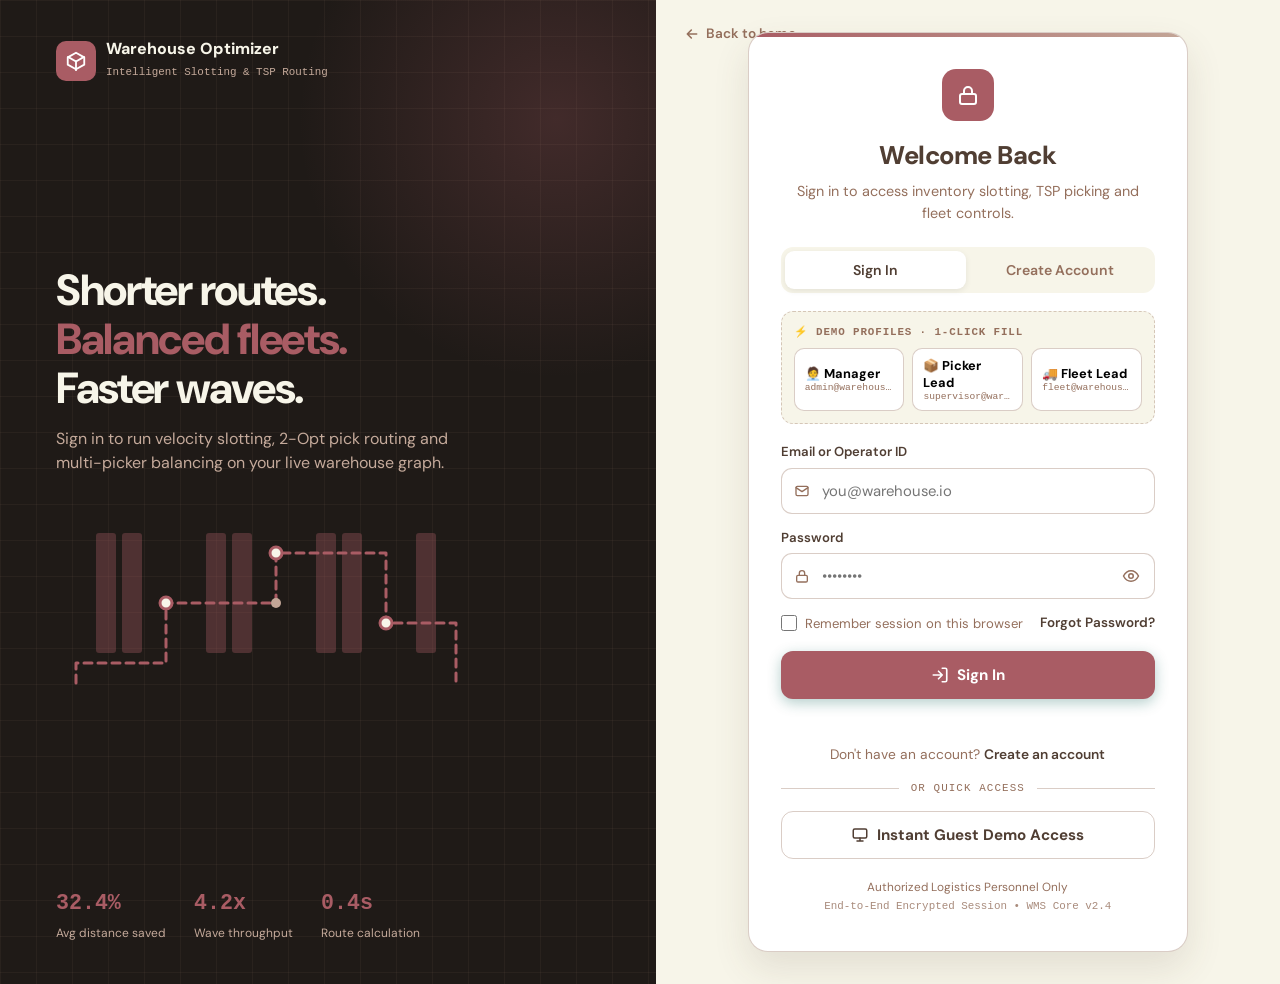
==== commit efd03db9: "Merge upstream updates from Hitarth's repository with 3D Digital Twin and Realtime SSE features" ====
--- a/frontend/index.html
+++ b/frontend/index.html
@@ -6,63 +6,153 @@
 <title>Manager Dashboard | Warehouse Optimizer</title>
 <link rel="preconnect" href="https://fonts.googleapis.com">
 <link rel="preconnect" href="https://fonts.gstatic.com" crossorigin>
-<link href="https://fonts.googleapis.com/css2?family=JetBrains+Mono:wght@400;500;700&family=Plus+Jakarta+Sans:wght@400;500;600;700;800&display=swap" rel="stylesheet">
+<link href="https://fonts.googleapis.com/css2?family=DM+Sans:ital,opsz,wght@0,9..40,100..1000;1,9..40,100..1000&family=JetBrains+Mono:wght@400;500;700&display=swap" rel="stylesheet">
 <link rel="stylesheet" href="powerbi.css">
 <link rel="stylesheet" href="style.css">
 <script src="theme.js"></script>
 <script src="auth.js"></script>
+<script src="profile-settings.js"></script>
+<script src="events.js"></script>
 <style>
 :root {
-  --primary: #777C6D; --primary-hover: #626659; --accent: #B7B89F;
-  --bg-main: #EEEEEE; --card-bg: #FFFFFF; --border-color: #CBCBCB;
-  --text-main: #1E201E; --text-secondary: #555555;
-  --good: #5E7A52; --warn: #B8892F; --bad: #A24A3E; --info: #5B7C8D;
-  --nav-bg: #2B2E28; --soft: rgba(183,184,159,.22);
-  --font-sans: 'Plus Jakarta Sans', -apple-system, sans-serif;
-  --font-mono: 'JetBrains Mono', monospace;
-  --shadow: 0 6px 18px rgba(30,32,30,.07); --shadow-lg: 0 16px 36px rgba(30,32,30,.14);
+  --card: #F7F5E9;
+  --ring: #A95C64;
+  --input: #946F5C;
+  --muted: #E9C9BE;
+  --accent: #E9C9BE;
+  --border: #946F5C;
+  --radius: 0px;
+  --chart-1: #A95C64;
+  --chart-2: #946F5C;
+  --chart-3: #C9A188;
+  --chart-4: #C3A697;
+  --chart-5: #A87D77;
+  --popover: #FFFFFF;
+  --primary: #A95C64;
+  --sidebar: #EBCABF;
+  --spacing: 0.25rem;
+  --font-mono: Menlo, monospace;
+  --font-sans: 'DM Sans', sans-serif;
+  --secondary: #C3A697;
+  --background: #F7F5E9;
+  --font-serif: Georgia, serif;
+  --foreground: #503E33;
+  --destructive: #1F1C18;
+  --shadow-blur: 0px;
+  --shadow-color: #503E33;
+  --sidebar-ring: #A95C64;
+  --shadow-spread: 2px;
+  --letter-spacing: 0em;
+  --shadow-opacity: 1;
+  --sidebar-accent: #C9A188;
+  --sidebar-border: #A87D77;
+  --card-foreground: #503E33;
+  --shadow-offset-x: 2px;
+  --shadow-offset-y: 2px;
+  --sidebar-primary: #A95C64;
+  --muted-foreground: #946F5C;
+  --accent-foreground: #503E33;
+  --popover-foreground: #503E33;
+  --primary-foreground: #FFFFFF;
+  --sidebar-foreground: #503E33;
+  --secondary-foreground: #FFFFFF;
+  --destructive-foreground: #FFFFFF;
+  --sidebar-accent-foreground: #FFFFFF;
+  --sidebar-primary-foreground: #FFFFFF;
+
+  --primary-hover: #904850;
+  --bg-main: var(--background);
+  --card-bg: #FFFFFF;
+  --border-color: rgba(148, 111, 92, 0.35);
+  --text-main: var(--foreground);
+  --text-secondary: var(--muted-foreground);
+  --good: var(--primary);
+  --warn: #D98850;
+  --bad: var(--destructive);
+  --info: var(--secondary);
+  --nav-bg: #43332A;
+  --soft: rgba(169, 92, 100, 0.10);
+  --shadow: 0 4px 16px rgba(80, 62, 51, 0.08);
+  --shadow-lg: 0 16px 36px rgba(80, 62, 51, 0.12);
+
   /* Profile modal theme mappings */
   --pbi-tile-bg: var(--card-bg);
   --pbi-border: var(--border-color);
-  --pbi-border-highlight: var(--accent);
+  --pbi-border-highlight: var(--primary);
   --pbi-text-header: var(--text-main);
   --pbi-text-dim: var(--text-secondary);
   --pbi-header-ribbon: var(--card-bg);
   --pbi-tile-hover: var(--soft);
 }
-[data-theme="dark"] {
-  --bg-main: #1A1C19; --card-bg: #242722; --border-color: #3A3E37;
-  --text-main: #EEEEEE; --text-secondary: #B4B6AE; --nav-bg: #121411; --soft: rgba(183,184,159,.14);
-  --shadow: 0 6px 18px rgba(0,0,0,.35); --shadow-lg: 0 16px 36px rgba(0,0,0,.5);
+
+.dark, [data-theme="dark"] {
+  --card: #3C332E;
+  --ring: #C9A188;
+  --input: #503E33;
+  --muted: #503E33;
+  --accent: #C3A697;
+  --border: #503E33;
+  --radius: 0px;
+  --chart-1: #C9A188;
+  --chart-2: #C3A697;
+  --chart-3: #A95C64;
+  --chart-4: #946F5C;
+  --chart-5: #A87D77;
+  --popover: #3C332E;
+  --primary: #C9A188;
+  --sidebar: #1F1A17;
+  --spacing: 0.25rem;
+  --font-mono: Menlo, monospace;
+  --font-sans: 'DM Sans', sans-serif;
+  --secondary: #946F5C;
+  --background: #2B2421;
+  --font-serif: Georgia, serif;
+  --foreground: #F7F5E9;
+  --destructive: #E57373;
+  --shadow-blur: 0px;
+  --shadow-color: #503E33;
+  --sidebar-ring: #C9A188;
+  --shadow-spread: 2px;
+  --letter-spacing: 0em;
+  --shadow-opacity: 1;
+  --sidebar-accent: #C3A697;
+  --sidebar-border: #503E33;
+  --card-foreground: #F7F5E9;
+  --shadow-offset-x: 2px;
+  --shadow-offset-y: 2px;
+  --sidebar-primary: #C9A188;
+  --muted-foreground: #C5AA9B;
+  --accent-foreground: #2B2421;
+  --popover-foreground: #F7F5E9;
+  --primary-foreground: #2B2421;
+  --sidebar-foreground: #F7F5E9;
+  --secondary-foreground: #F7F5E9;
+  --destructive-foreground: #2B2421;
+  --sidebar-accent-foreground: #1F1A17;
+  --sidebar-primary-foreground: #1F1A17;
+
+  --primary-hover: #DEB8A0;
+  --bg-main: var(--background);
+  --card-bg: var(--card);
+  --border-color: var(--border);
+  --text-main: var(--foreground);
+  --text-secondary: var(--muted-foreground);
+  --nav-bg: var(--sidebar);
+  --soft: rgba(201, 161, 136, 0.14);
+  --good: var(--primary);
+  --warn: #E09A5A;
+  --bad: var(--destructive);
+  --info: var(--accent);
+  --shadow: 0 8px 24px rgba(0, 0, 0, 0.5);
+  --shadow-lg: 0 18px 40px rgba(0, 0, 0, 0.7);
 }
+
 * { box-sizing: border-box; margin: 0; padding: 0; }
 body { font-family: var(--font-sans); background: var(--bg-main); color: var(--text-main); line-height: 1.5; -webkit-font-smoothing: antialiased; transition: background .3s, color .3s; }
 a { color: inherit; text-decoration: none; }
 button, select { font-family: inherit; }
 svg { display: block; }
 .wrap { width: min(1280px, 100% - 40px); margin-inline: auto; }
-
-/* Top nav */
-.topbar { background: var(--nav-bg); color: #EEE; position: sticky; top: 0; z-index: 50; }
-.topbar .wrap { display: flex; align-items: center; gap: 20px; height: 66px; width: min(1400px, 100% - 32px); }
-.brand { display: flex; align-items: center; gap: 10px; flex-shrink: 0; color: inherit; }
-.brand-icon { width: 36px; height: 36px; border-radius: 9px; background: var(--primary); display: grid; place-items: center; color: #fff; text-decoration: none; cursor: pointer; transition: transform .2s, background .2s, box-shadow .2s; }
-.brand-icon:hover { transform: translateY(-2px); background: var(--accent); box-shadow: 0 4px 12px rgba(0,0,0,.25); }
-.brand strong { display: block; font-size: .95rem; font-weight: 800; line-height: 1.1; }
-.brand small { font-family: var(--font-mono); font-size: .6rem; color: #9a9c94; letter-spacing: .04em; }
-.nav { display: flex; gap: 4px; flex: 1; overflow-x: auto; scrollbar-width: none; }
-.nav::-webkit-scrollbar { display: none; }
-.nav a { padding: 8px 14px; border-radius: 9px; font-size: .86rem; font-weight: 500; color: #B4B6AE; white-space: nowrap; transition: background .2s, color .2s; }
-.nav a:hover { background: rgba(255,255,255,.07); color: #fff; }
-.nav a.active { background: rgba(183,184,159,.2); color: #fff; font-weight: 600; }
-.user { display: flex; align-items: center; gap: 10px; flex-shrink: 0; }
-.avatar { width: 34px; height: 34px; border-radius: 50%; background: var(--primary); color: #fff; display: grid; place-items: center; font-size: .75rem; font-weight: 700; cursor: pointer; transition: transform .2s; }
-.avatar:hover { transform: scale(1.08); }
-.user-meta { cursor: pointer; }
-.user-meta b { display: block; font-size: .82rem; line-height: 1.1; }
-.user-meta span { font-size: .68rem; color: #9a9c94; }
-.ib { width: 36px; height: 36px; border-radius: 9px; border: 1px solid rgba(255,255,255,.15); background: transparent; color: #EEE; display: grid; place-items: center; cursor: pointer; transition: transform .2s, border-color .2s; }
-.ib:hover { transform: translateY(-2px); border-color: var(--accent); }
 
 main { padding: 28px 0 56px; display: grid; gap: 20px; }
 .card { background: var(--card-bg); border: 1px solid var(--border-color); border-radius: 16px; box-shadow: var(--shadow); }
@@ -179,9 +269,8 @@
       <a href="index.html" class="active">Dashboard</a>
       <a href="products.html">Products</a>
       <a href="layout.html">Layout Optimizer</a>
-      <a href="graph.html">Warehouse Graph</a>
+      <a href="graph.html">Floorplan &amp; 3D Twin</a>
       <a href="order-picking.html">Order Picking</a>
-      <a href="digital-twin.html">3D Digital Twin</a>
       <a href="waves.html">Wave Picking</a>
       <a href="fleet.html">Fleet Balancing</a>
     </nav>
@@ -254,7 +343,7 @@
 
     <section class="quick">
       <a class="card qa" href="layout.html"><div><h3>Run Slotting Optimizer</h3><p>Move fast-selling items closer to packing</p></div><span class="ico"><svg width="22" height="22" viewBox="0 0 24 24" fill="none" stroke="currentColor" stroke-width="2" stroke-linecap="round" stroke-linejoin="round"><path d="M4.5 16.5c-1.5 1.3-2 5-2 5s3.7-.5 5-2c.7-.8.7-2.100-.1-2.900a2.200 2.200 0 00-2.900-.1zM12 15l-3-3a22 22 0 012-3.900A12.900 12.900 0 0122 2c0 2.700-.8 7.500-6 11a22 22 0 01-4 2z"/></svg></span></a>
-      <a class="card qa" href="graph.html"><div><h3>Facility Graph Floorplan</h3><p>Inspect 25 storage shelves &amp; aisles</p></div><span class="ico"><svg width="22" height="22" viewBox="0 0 24 24" fill="none" stroke="currentColor" stroke-width="2" stroke-linecap="round" stroke-linejoin="round"><circle cx="5" cy="6" r="2.500"/><circle cx="19" cy="6" r="2.500"/><circle cx="12" cy="18" r="2.500"/><path d="M7.500 6h9M6.500 8l4 8M17.500 8l-4 8"/></svg></span></a>
+      <a class="card qa" href="graph.html"><div><h3>Facility Graph Floorplan</h3><p>Inspect 24 storage shelves + 1 packing dock</p></div><span class="ico"><svg width="22" height="22" viewBox="0 0 24 24" fill="none" stroke="currentColor" stroke-width="2" stroke-linecap="round" stroke-linejoin="round"><circle cx="5" cy="6" r="2.500"/><circle cx="19" cy="6" r="2.500"/><circle cx="12" cy="18" r="2.500"/><path d="M7.500 6h9M6.500 8l4 8M17.500 8l-4 8"/></svg></span></a>
       <a class="card qa" href="products.html"><div><h3>Inventory Catalog &amp; Stock</h3><p>Manage 60 SKUs &amp; restocking levels</p></div><span class="ico"><svg width="22" height="22" viewBox="0 0 24 24" fill="none" stroke="currentColor" stroke-width="2" stroke-linecap="round" stroke-linejoin="round"><path d="M21 8l-9-5-9 5v8l9 5 9-5V8z"/><path d="M3.300 7.500L12 12.500l8.700-5M12 22V12.500"/></svg></span></a>
     </section>
 
@@ -863,7 +952,7 @@
   $('wAvatar').textContent = initials;
 
 
-  /* ---- Demo data ---- */
+  /* ---- Live Database Integration ---- */
   var TOURS = {
     today: [['08:00',120,78],['10:00',138,84],['12:00',104,71],['14:00',150,92],['16:00',126,80]],
     '7d':  [['Mon',142,92],['Tue',156,96],['Wed',128,84],['Thu',134,88],['Fri',150,94],['Sat',112,76],['Sun',98,70]],
@@ -875,34 +964,33 @@
   var ENG  = { all: 1, '2opt': .94, nn: 1.06, sshape: 1.14 };
   var FLEET = [['P. Sharma',82],['R. Iyer',76],['A. Khan',79],['M. Joshi',73],['S. Patil',81]];
   var TIERS = [['Tier A (Fast)',25,'#5E7A52'],['Tier B (Med)',20,'#5B7C8D'],['Tier C (Bulk)',15,'#B8892F']];
-  var ALERTS = [
-    ['#A24A3E','SKU-1042 below reorder point','Stock 12 · Shelf B-07'],
-    ['#B8892F','SKU-0318 moved to Tier A','Re-slot suggested to Shelf A-02'],
-    ['#B8892F','Aisle C-3 congestion risk','3 pickers scheduled in same wave'],
-    ['#5E7A52','Wave #218 optimized','Saved 41 m vs baseline']
-  ];
-  var AUDIT = [
-    ['21:14','alex.morgan','Ran Slotting Optimizer','47 SKUs re-slotted','Success','#5E7A52'],
-    ['20:52','fleet_lead','Rebalanced Wave #217','Gini 0.19 → 0.14','Success','#5E7A52'],
-    ['19:30','picker_lead','Generated 2-Opt route','Zone A · 22 picks','Success','#5E7A52'],
-    ['18:05','alex.morgan','Blocked aisle C-3','Detour applied','Warning','#B8892F'],
-    ['16:41','system','Nightly stock sync','60 SKUs updated','Success','#5E7A52']
-  ];
+  var liveData = null;
 
   var state = { time: '7d', corr: 'all', eng: 'all' };
   var cur = { rows: [], kpi: {} };
 
   function compute() {
-    var f = CORR[state.corr], e = ENG[state.eng];
-    cur.rows = TOURS[state.time].map(function (r) {
+    var f = CORR[state.corr] || 1, e = ENG[state.eng] || 1;
+    cur.rows = (TOURS[state.time] || TOURS['7d']).map(function (r) {
       var b = Math.round(r[1] * f * 10) / 10 * (state.corr === 'all' ? 1 : 3.4);
       var o = b * (r[2] / r[1]) * e;
       return { l: r[0], b: Math.round(b), o: Math.round(o), p: Math.round((1 - o / b) * 1000) / 10 };
     });
     var sb = 0, so = 0;
     cur.rows.forEach(function (r) { sb += r.b; so += r.o; });
-    var orders = Math.max(1, Math.round(ORDERS[state.time] * f));
-    cur.kpi = { eff: Math.round((1 - so / sb) * 1000) / 10, saved: Math.round((sb - so) * Math.max(1, orders / cur.rows.length / 2)), orders: orders };
+    var ordCount = (liveData && liveData.total_orders) ? liveData.total_orders : Math.max(1, Math.round(ORDERS[state.time] * f));
+    var effGain = (liveData && liveData.percent_reduction !== undefined) ? liveData.percent_reduction : Math.round((1 - so / sb) * 1000) / 10;
+    var distSaved = (liveData && liveData.total_distance_saved !== undefined) ? liveData.total_distance_saved : Math.round((sb - so) * Math.max(1, ordCount / cur.rows.length / 2));
+
+    cur.kpi = {
+      eff: effGain,
+      saved: distSaved,
+      orders: ordCount,
+      shelves: (liveData && liveData.total_shelves) ? liveData.total_shelves : 25,
+      products: (liveData && liveData.total_products) ? liveData.total_products : 60,
+      units: (liveData && liveData.total_units) ? liveData.total_units : 3000,
+      valuation: (liveData && liveData.total_valuation) ? liveData.total_valuation : 45000
+    };
   }
 
   function spark(color, pts) {
@@ -916,10 +1004,10 @@
   function renderKpis() {
     var k = cur.kpi, pcts = cur.rows.map(function (r) { return r.p; });
     $('kpis').innerHTML =
-      kpiCard('#5E7A52', 'Pick efficiency gain', k.eff.toFixed(1) + '%', k.eff >= 30 ? '▲ Over target' : '▼ Below target', k.saved.toLocaleString() + ' meters total saved', pcts.length > 1 ? pcts : [1, 2]) +
-      kpiCard('#B8892F', 'Customer orders', k.orders.toLocaleString(), 'Live', 'Active fulfillment portfolio', cur.rows.map(function (r) { return r.b; })) +
-      kpiCard('#8A5A9B', 'Storage shelves', '25', '100% Active', '4 storage corridors + 1 packing hub', [5, 5, 6, 5, 6, 6]) +
-      kpiCard('#5B7C8D', 'Catalog SKUs', '60', '6 Categories', 'Class A/B/C Pareto slotted', [3, 4, 4, 5, 6, 7]);
+      kpiCard('#5E7A52', 'Pick efficiency gain', (k.eff || 0).toFixed(1) + '%', k.eff >= 30 ? '▲ Over target' : '▼ Below target', (k.saved || 0).toLocaleString() + ' meters total saved', pcts.length > 1 ? pcts : [1, 2]) +
+      kpiCard('#B8892F', 'Customer orders', (k.orders || 0).toLocaleString(), 'Live DB', 'Active fulfillment portfolio', cur.rows.map(function (r) { return r.b; })) +
+      kpiCard('#8A5A9B', 'Storage shelves', String(k.shelves || 25), '100% Active', (k.shelves || 25) + ' storage locations + 1 dock', [5, 5, 6, 5, 6, 6]) +
+      kpiCard('#5B7C8D', 'Catalog SKUs', String(k.products || 60), 'Live Master', (k.units || 0).toLocaleString() + ' units ($' + Math.round(k.valuation || 0).toLocaleString() + ')', [3, 4, 4, 5, 6, 7]);
   }
 
   function renderBars() {
@@ -946,19 +1034,26 @@
   }
 
   function renderDonut() {
-    var total = 60, r = 70, c = 2 * Math.PI * r, off = 0, s = '<circle cx="95" cy="95" r="' + r + '" fill="none" stroke="var(--bg-main)" stroke-width="26"/>', lg = '';
+    var total = (liveData && liveData.total_products) ? liveData.total_products : 60;
+    if (liveData && liveData.sku_tier_counts) {
+      TIERS = [
+        ['Tier A (Fast)', liveData.sku_tier_counts.A || 12, '#5E7A52'],
+        ['Tier B (Med)', liveData.sku_tier_counts.B || 18, '#5B7C8D'],
+        ['Tier C (Bulk)', liveData.sku_tier_counts.C || 30, '#B8892F']
+      ];
+    }
+    var r = 70, c = 2 * Math.PI * r, off = 0, s = '<circle cx="95" cy="95" r="' + r + '" fill="none" stroke="var(--bg-main)" stroke-width="26"/>', lg = '';
     TIERS.forEach(function (t) {
-      var len = c * t[1] / total;
+      var len = c * t[1] / Math.max(1, total);
       s += '<circle cx="95" cy="95" r="' + r + '" fill="none" stroke="' + t[2] + '" stroke-width="26" stroke-dasharray="' + len + ' ' + (c - len) + '" stroke-dashoffset="' + (-off) + '" transform="rotate(-90 95 95)"><title>' + t[0] + ': ' + t[1] + ' SKUs</title></circle>';
       off += len;
-      lg += '<div style="--c:' + t[2] + '"><i></i>' + t[0] + '<span>' + Math.round(t[1] / total * 100) + '% (' + t[1] + ')</span></div>';
+      lg += '<div style="--c:' + t[2] + '"><i></i>' + t[0] + '<span>' + Math.round(t[1] / Math.max(1, total) * 100) + '% (' + t[1] + ')</span></div>';
     });
-    s += '<text x="95" y="98" text-anchor="middle" style="font-family:var(--font-mono);font-size:28px;font-weight:700;fill:var(--text-main)">60</text><text x="95" y="116" text-anchor="middle" style="font-family:var(--font-mono);font-size:9px;fill:var(--text-secondary)">TOTAL SKUS</text>';
+    s += '<text x="95" y="98" text-anchor="middle" style="font-family:var(--font-mono);font-size:28px;font-weight:700;fill:var(--text-main)">' + total + '</text><text x="95" y="116" text-anchor="middle" style="font-family:var(--font-mono);font-size:9px;fill:var(--text-secondary)">TOTAL SKUS</text>';
     $('donut').innerHTML = s; $('donutLg').innerHTML = lg;
   }
 
   function renderFleet() {
-    var f = state.time === 'today' ? .4 : state.time === '7d' ? 1 : 1;
     var vals = FLEET.map(function (p) { return Math.round(p[1] * (state.eng === 'nn' ? 1.08 : state.eng === 'sshape' ? 1.14 : 1)); });
     var mean = vals.reduce(function (a, b) { return a + b; }, 0) / vals.length, mx = Math.max.apply(null, vals);
     $('fleet').innerHTML = FLEET.map(function (p, i) {
@@ -968,38 +1063,104 @@
     $('gini').textContent = (sum / (2 * vals.length * vals.length * mean)).toFixed(2);
   }
 
-  function renderStatic() {
-    $('alerts').innerHTML = ALERTS.map(function (a) { return '<div class="alert" style="--c:' + a[0] + '"><span class="bd"></span><div>' + a[1] + '<small>' + a[2] + '</small></div></div>'; }).join('');
-    $('audit').innerHTML = AUDIT.map(function (r) { return '<tr><td class="mono">' + r[0] + '</td><td>' + r[1] + '</td><td>' + r[2] + '</td><td>' + r[3] + '</td><td><span class="st" style="--c:' + r[5] + '">' + r[4] + '</span></td></tr>'; }).join('');
-  }
-
-  function render() { compute(); renderKpis(); renderBars(); renderFleet(); }
-
-  function toast(msg) { var t = $('toast'); t.textContent = msg; t.classList.add('show'); clearTimeout(toast.t); toast.t = setTimeout(function () { t.classList.remove('show'); }, 2200); }
+  function renderDynamicLogs() {
+    if (liveData && liveData.active_notifications && liveData.active_notifications.length > 0) {
+      $('alerts').innerHTML = liveData.active_notifications.map(function (a) {
+        var c = a.severity === 'CRITICAL' ? '#A24A3E' : (a.severity === 'WARNING' ? '#B8892F' : '#5E7A52');
+        var tStr = a.created_at ? a.created_at.slice(11, 16) : '';
+        return '<div class="alert" style="--c:' + c + '"><span class="bd"></span><div>' + a.title + '<small>' + a.message + (tStr ? ' &bull; ' + tStr : '') + '</small></div></div>';
+      }).join('');
+    } else {
+      var defaultAlerts = [
+        ['#5E7A52', 'Facility Online', 'All 24 storage shelves connected'],
+        ['#5B7C8D', 'Inventory Synchronized', 'Dynamic Pareto pick velocity active']
+      ];
+      $('alerts').innerHTML = defaultAlerts.map(function (a) { return '<div class="alert" style="--c:' + a[0] + '"><span class="bd"></span><div>' + a[1] + '<small>' + a[2] + '</small></div></div>'; }).join('');
+    }
+
+    if (liveData && liveData.recent_audit && liveData.recent_audit.length > 0) {
+      $('audit').innerHTML = liveData.recent_audit.map(function (r) {
+        var t = r.created_at ? r.created_at.slice(11, 16) : '--:--';
+        var isSuccess = String(r.status).toUpperCase() === 'SUCCESS';
+        var c = isSuccess ? '#5E7A52' : '#B8892F';
+        return '<tr><td class="mono">' + t + '</td><td>' + (r.email || 'system') + '</td><td>' + r.action + '</td><td>' + (r.details || '') + '</td><td><span class="st" style="--c:' + c + '">' + r.status + '</span></td></tr>';
+      }).join('');
+    }
+  }
+
+  function render() {
+    compute();
+    renderKpis();
+    renderBars();
+    renderDonut();
+    renderFleet();
+    renderDynamicLogs();
+  }
+
+  async function fetchLiveDashboard() {
+    try {
+      var res = await fetch('/api/statistics?time=' + encodeURIComponent(state.time) + '&corr=' + encodeURIComponent(state.corr) + '&eng=' + encodeURIComponent(state.eng));
+      if (res.ok) {
+        liveData = await res.json();
+      }
+    } catch (err) {
+      console.warn('Live stats fetch fallback to cached/computed values:', err);
+    }
+    render();
+    if (typeof loadManagerDashboard === 'function' && activeDashboardRole === 'manager') {
+      try { loadManagerDashboard(); } catch(e) {}
+    }
+  }
+
+  function toast(msg) {
+    var t = $('toast');
+    if (!t) return;
+    t.textContent = msg;
+    t.classList.add('show');
+    clearTimeout(toast.t);
+    toast.t = setTimeout(function () { t.classList.remove('show'); }, 2500);
+  }
 
   /* ---- Events ---- */
   $('timeSeg').addEventListener('click', function (e) {
     var b = e.target.closest('button'); if (!b) return;
     state.time = b.dataset.v;
     this.querySelectorAll('button').forEach(function (x) { x.setAttribute('aria-pressed', String(x === b)); });
-    render();
+    fetchLiveDashboard();
   });
-  $('corr').addEventListener('change', function () { state.corr = this.value; render(); });
-  $('eng').addEventListener('change', function () { state.eng = this.value; render(); });
-  $('refresh').addEventListener('click', function () {
+
+  $('corr').addEventListener('change', function () { state.corr = this.value; fetchLiveDashboard(); });
+  $('eng').addEventListener('change', function () { state.eng = this.value; fetchLiveDashboard(); });
+
+  $('refresh').addEventListener('click', async function () {
     var i = $('refIcon'); i.classList.remove('spin'); void i.getBoundingClientRect(); i.classList.add('spin');
-    render(); $('refreshed').textContent = 'Refreshed ' + new Date().toLocaleTimeString([], { hour: '2-digit', minute: '2-digit' });
-    toast('Dashboard data refreshed');
+    await fetchLiveDashboard();
+    $('refreshed').textContent = 'Refreshed ' + new Date().toLocaleTimeString([], { hour: '2-digit', minute: '2-digit' });
+    toast('Live database data refreshed');
   });
-  $('simulate').addEventListener('click', function () {
-    ORDERS[state.time] += 1; render(); toast('Simulated order added to the queue');
+
+  $('simulate').addEventListener('click', async function () {
+    var btn = $('simulate');
+    btn.disabled = true;
+    try {
+      var res = await fetch('/api/orders/simulate', { method: 'POST' });
+      var data = await res.json();
+      if (res.ok) {
+        toast('✓ Simulated Order #' + data.order_id + ' created in database');
+        await fetchLiveDashboard();
+      } else {
+        toast('Error: ' + (data.error || 'Simulation failed'));
+      }
+    } catch (e) {
+      toast('Network error during order simulation');
+    } finally {
+      btn.disabled = false;
+    }
   });
+
   $('export').addEventListener('click', function () {
-    var csv = 'period,baseline_m,optimized_m,reduction_pct\n' + cur.rows.map(function (r) { return [r.l, r.b, r.o, r.p].join(','); }).join('\n');
-    var a = document.createElement('a');
-    a.href = URL.createObjectURL(new Blob([csv], { type: 'text/csv' }));
-    a.download = 'warehouse-' + state.time + '-tours.csv'; a.click(); URL.revokeObjectURL(a.href);
-    toast('CSV exported');
+    window.location.href = '/api/reports/analytics?format=csv';
+    toast('Analytics CSV export initiated');
   });
 
   // View Earnings & Bonus
@@ -1044,7 +1205,7 @@
     setTimeout(function () { openProfileSettingsModal('earnings'); }, 150);
   }
 
-  renderDonut(); renderStatic(); render();
+  fetchLiveDashboard();
 })();
 </script>
 </body>
--- a/frontend/powerbi.css
+++ b/frontend/powerbi.css
@@ -0,0 +1,1075 @@
+/*
+  frontend/powerbi.css
+  Power BI Executive Enterprise Dashboard Styling & Profile/Earnings Modal System
+  Features:
+  - Microsoft Power BI executive report aesthetic (clean dark/light canvas, crisp borders, signature accent colors)
+  - Interactive slicers / filter bar
+  - Multi-row KPI cards with variance badges, target indicators, and sparklines
+  - Power BI visual containers with action header toolbars (focus, filter, export)
+  - Clustered column & trendline SVG visuals
+  - Category velocity donut & radial breakdown
+  - Corridor travel heatmap
+  - Matrix table with in-cell conditional formatting data bars
+  - Comprehensive Profile Settings & Manager Earnings Modal
+*/
+
+/* ========================================================================== */
+/* 1. POWER BI CANVAS TOKENS & REPORT HEADER                                  */
+/* ========================================================================== */
+
+:root {
+  --pbi-canvas-bg: var(--background, #F7F5E9);
+  --pbi-tile-bg: #FFFFFF;
+  --pbi-tile-hover: #F2EEDB;
+  --pbi-border: rgba(148, 111, 92, 0.35);
+  --pbi-border-highlight: var(--primary, #A95C64);
+  --pbi-gold: #D98850;
+  --pbi-gold-glow: rgba(217, 136, 80, 0.2);
+  --pbi-blue: #C3A697;
+  --pbi-teal: var(--primary, #A95C64);
+  --pbi-green: var(--chart-3, #C9A188);
+  --pbi-green-light: #C9A188;
+  --pbi-red: var(--destructive, #1F1C18);
+  --pbi-purple: #A87D77;
+  --pbi-slate: var(--muted-foreground, #946F5C);
+  --pbi-text-header: var(--foreground, #503E33);
+  --pbi-text-body: var(--foreground, #503E33);
+  --pbi-text-dim: var(--muted-foreground, #946F5C);
+  --pbi-header-ribbon: #FFFFFF;
+  --pbi-card-shadow: 0 2px 8px rgba(80, 62, 51, 0.08);
+}
+
+[data-theme="light"] {
+  --pbi-canvas-bg: var(--background, #F7F5E9);
+  --pbi-tile-bg: #FFFFFF;
+  --pbi-tile-hover: #F2EEDB;
+  --pbi-border: rgba(148, 111, 92, 0.35);
+  --pbi-border-highlight: var(--primary, #A95C64);
+  --pbi-blue: #C3A697;
+  --pbi-teal: var(--primary, #A95C64);
+  --pbi-green: var(--chart-3, #C9A188);
+  --pbi-green-light: #C9A188;
+  --pbi-red: var(--destructive, #1F1C18);
+  --pbi-purple: #A87D77;
+  --pbi-slate: var(--muted-foreground, #946F5C);
+  --pbi-text-header: var(--foreground, #503E33);
+  --pbi-text-body: var(--foreground, #503E33);
+  --pbi-text-dim: var(--muted-foreground, #946F5C);
+  --pbi-header-ribbon: #FFFFFF;
+  --pbi-card-shadow: 0 2px 8px rgba(80, 62, 51, 0.08);
+}
+
+.dark, [data-theme="dark"] {
+  --pbi-canvas-bg: var(--background, #2B2421);
+  --pbi-tile-bg: var(--card, #3C332E);
+  --pbi-tile-hover: #483E38;
+  --pbi-border: var(--border, #503E33);
+  --pbi-border-highlight: var(--primary, #C9A188);
+  --pbi-gold: #E09A5A;
+  --pbi-gold-glow: rgba(224, 154, 90, 0.2);
+  --pbi-blue: #C3A697;
+  --pbi-teal: var(--primary, #C9A188);
+  --pbi-green: var(--chart-2, #C3A697);
+  --pbi-green-light: #C3A697;
+  --pbi-red: var(--destructive, #E57373);
+  --pbi-purple: #A87D77;
+  --pbi-slate: var(--muted-foreground, #C5AA9B);
+  --pbi-text-header: var(--foreground, #F7F5E9);
+  --pbi-text-body: var(--foreground, #F7F5E9);
+  --pbi-text-dim: var(--muted-foreground, #C5AA9B);
+  --pbi-header-ribbon: var(--card, #3C332E);
+  --pbi-card-shadow: 0 4px 16px rgba(0, 0, 0, 0.5);
+}
+
+/* Power BI Top Ribbon / Command Bar */
+.pbi-report-ribbon {
+  background: var(--pbi-header-ribbon);
+  border: 1px solid var(--pbi-border);
+  border-radius: 12px;
+  padding: 0.85rem 1.25rem;
+  margin-bottom: 1.25rem;
+  display: flex;
+  align-items: center;
+  justify-content: space-between;
+  flex-wrap: wrap;
+  gap: 0.75rem;
+  box-shadow: var(--pbi-card-shadow);
+}
+
+.pbi-report-info {
+  display: flex;
+  align-items: center;
+  gap: 0.85rem;
+}
+
+.pbi-logo-badge {
+  display: inline-flex;
+  align-items: center;
+  gap: 0.45rem;
+  background: linear-gradient(135deg, #F2C811 0%, #D99B00 100%);
+  color: #111827;
+  font-weight: 800;
+  font-size: 0.72rem;
+  letter-spacing: 0.05em;
+  padding: 0.3rem 0.65rem;
+  border-radius: 6px;
+  text-transform: uppercase;
+}
+
+.pbi-report-title-group h1 {
+  font-size: 1.25rem;
+  font-weight: 700;
+  color: var(--pbi-text-header);
+  margin: 0;
+  line-height: 1.2;
+}
+
+.pbi-report-meta {
+  font-size: 0.78rem;
+  color: var(--pbi-text-dim);
+  display: flex;
+  align-items: center;
+  gap: 0.75rem;
+  margin-top: 3px;
+}
+
+.pbi-live-dot {
+  width: 8px;
+  height: 8px;
+  background-color: var(--pbi-green-light);
+  border-radius: 50%;
+  display: inline-block;
+  box-shadow: 0 0 8px var(--pbi-green-light);
+  animation: pbiPulse 2s infinite;
+}
+
+@keyframes pbiPulse {
+  0% { transform: scale(0.95); opacity: 0.8; }
+  50% { transform: scale(1.2); opacity: 1; }
+  100% { transform: scale(0.95); opacity: 0.8; }
+}
+
+.pbi-ribbon-actions {
+  display: flex;
+  align-items: center;
+  gap: 0.5rem;
+  flex-wrap: wrap;
+}
+
+.pbi-btn {
+  background: var(--pbi-tile-bg);
+  border: 1px solid var(--pbi-border);
+  color: var(--pbi-text-body);
+  font-size: 0.82rem;
+  font-weight: 600;
+  padding: 0.45rem 0.85rem;
+  border-radius: 8px;
+  display: inline-flex;
+  align-items: center;
+  gap: 0.4rem;
+  cursor: pointer;
+  transition: all 0.2s ease;
+}
+
+.pbi-btn:hover {
+  background: var(--pbi-tile-hover);
+  border-color: var(--pbi-border-highlight);
+  color: var(--pbi-text-header);
+}
+
+.pbi-btn-primary {
+  background: #F2C811;
+  border-color: #D99B00;
+  color: #111827;
+  font-weight: 700;
+}
+
+.pbi-btn-primary:hover {
+  background: #FFE052;
+  color: #000000;
+}
+
+/* ========================================================================== */
+/* 2. POWER BI SLICERS / INTERACTIVE FILTER BAR                              */
+/* ========================================================================== */
+
+.pbi-slicers-bar {
+  background: var(--pbi-tile-bg);
+  border: 1px solid var(--pbi-border);
+  border-radius: 10px;
+  padding: 0.75rem 1.15rem;
+  margin-bottom: 1.25rem;
+  display: flex;
+  align-items: center;
+  justify-content: space-between;
+  flex-wrap: wrap;
+  gap: 0.85rem;
+}
+
+.pbi-slicer-group {
+  display: flex;
+  align-items: center;
+  gap: 0.65rem;
+  flex-wrap: wrap;
+}
+
+.pbi-slicer-label {
+  font-size: 0.72rem;
+  font-weight: 700;
+  text-transform: uppercase;
+  letter-spacing: 0.05em;
+  color: var(--pbi-text-dim);
+}
+
+.pbi-slicer-pills {
+  display: flex;
+  background: rgba(0, 0, 0, 0.2);
+  border: 1px solid var(--pbi-border);
+  border-radius: 8px;
+  padding: 2px;
+  gap: 2px;
+}
+
+[data-theme="light"] .pbi-slicer-pills {
+  background: #E5E7EB;
+}
+
+.pbi-slicer-btn {
+  background: transparent;
+  border: none;
+  color: var(--pbi-text-dim);
+  font-size: 0.78rem;
+  font-weight: 600;
+  padding: 0.35rem 0.7rem;
+  border-radius: 6px;
+  cursor: pointer;
+  transition: all 0.15s ease;
+}
+
+.pbi-slicer-btn:hover {
+  color: var(--pbi-text-header);
+}
+
+.pbi-slicer-btn.active {
+  background: var(--pbi-tile-bg);
+  color: var(--pbi-text-header);
+  box-shadow: 0 1px 4px rgba(0,0,0,0.2);
+  border: 1px solid var(--pbi-border);
+}
+
+[data-theme="light"] .pbi-slicer-btn.active {
+  background: #FFFFFF;
+}
+
+.pbi-slicer-select {
+  background: var(--pbi-tile-bg);
+  border: 1px solid var(--pbi-border);
+  color: var(--pbi-text-body);
+  font-size: 0.8rem;
+  font-weight: 600;
+  padding: 0.35rem 0.65rem;
+  border-radius: 6px;
+  cursor: pointer;
+}
+
+/* ========================================================================== */
+/* 3. MULTI-ROW KPI CARDS WITH SPARKLINES & VARIANCE                         */
+/* ========================================================================== */
+
+.pbi-kpi-grid {
+  display: grid;
+  grid-template-columns: repeat(auto-fit, minmax(230px, 1fr));
+  gap: 1rem;
+  margin-bottom: 1.25rem;
+}
+
+.pbi-kpi-card {
+  background: var(--pbi-tile-bg);
+  border: 1px solid var(--pbi-border);
+  border-radius: 12px;
+  padding: 1.1rem 1.25rem;
+  box-shadow: var(--pbi-card-shadow);
+  display: flex;
+  flex-direction: column;
+  justify-content: space-between;
+  position: relative;
+  overflow: hidden;
+  transition: transform 0.2s ease, border-color 0.2s ease;
+}
+
+.pbi-kpi-card:hover {
+  transform: translateY(-2px);
+  border-color: var(--pbi-border-highlight);
+}
+
+.pbi-kpi-card::before {
+  content: '';
+  position: absolute;
+  top: 0;
+  left: 0;
+  width: 4px;
+  height: 100%;
+  background: var(--pbi-accent, #F2C811);
+}
+
+.pbi-kpi-card.gold::before { background: #F2C811; }
+.pbi-kpi-card.green::before { background: #107C41; }
+.pbi-kpi-card.blue::before { background: #118DFF; }
+.pbi-kpi-card.purple::before { background: #B146C2; }
+
+.pbi-kpi-header {
+  display: flex;
+  align-items: center;
+  justify-content: space-between;
+  margin-bottom: 0.5rem;
+}
+
+.pbi-kpi-title {
+  font-size: 0.78rem;
+  font-weight: 700;
+  text-transform: uppercase;
+  letter-spacing: 0.05em;
+  color: var(--pbi-text-dim);
+}
+
+.pbi-kpi-icon {
+  font-size: 1.1rem;
+  opacity: 0.85;
+}
+
+.pbi-kpi-value-row {
+  display: flex;
+  align-items: baseline;
+  gap: 0.65rem;
+  margin-bottom: 0.4rem;
+}
+
+.pbi-kpi-value {
+  font-size: 2rem;
+  font-weight: 800;
+  color: var(--pbi-text-header);
+  font-family: var(--font-mono, monospace);
+  line-height: 1.1;
+}
+
+.pbi-variance-badge {
+  display: inline-flex;
+  align-items: center;
+  gap: 3px;
+  font-size: 0.75rem;
+  font-weight: 700;
+  padding: 0.18rem 0.5rem;
+  border-radius: 999px;
+}
+
+.pbi-variance-up {
+  background: rgba(34, 197, 94, 0.15);
+  color: #22c55e;
+  border: 1px solid rgba(34, 197, 94, 0.3);
+}
+
+.pbi-variance-down {
+  background: rgba(17, 141, 255, 0.15);
+  color: #118DFF;
+  border: 1px solid rgba(17, 141, 255, 0.3);
+}
+
+.pbi-kpi-footer {
+  display: flex;
+  align-items: center;
+  justify-content: space-between;
+  margin-top: 0.5rem;
+  padding-top: 0.5rem;
+  border-top: 1px solid var(--pbi-border);
+  font-size: 0.75rem;
+  color: var(--pbi-text-dim);
+}
+
+.pbi-sparkline-svg {
+  width: 90px;
+  height: 24px;
+  overflow: visible;
+}
+
+/* ========================================================================== */
+/* 4. POWER BI VISUAL CONTAINERS (TILES)                                     */
+/* ========================================================================== */
+
+.pbi-visual-grid-2x2 {
+  display: grid;
+  grid-template-columns: 1.4fr 1fr;
+  gap: 1.25rem;
+  margin-bottom: 1.25rem;
+}
+
+@media (max-width: 992px) {
+  .pbi-visual-grid-2x2 {
+    grid-template-columns: 1fr;
+  }
+}
+
+.pbi-visual-tile {
+  background: var(--pbi-tile-bg);
+  border: 1px solid var(--pbi-border);
+  border-radius: 12px;
+  padding: 1.25rem;
+  box-shadow: var(--pbi-card-shadow);
+  display: flex;
+  flex-direction: column;
+}
+
+.pbi-tile-header {
+  display: flex;
+  align-items: center;
+  justify-content: space-between;
+  margin-bottom: 1rem;
+  padding-bottom: 0.65rem;
+  border-bottom: 1px solid var(--pbi-border);
+}
+
+.pbi-tile-title-group h3 {
+  font-size: 0.95rem;
+  font-weight: 700;
+  color: var(--pbi-text-header);
+  margin: 0;
+}
+
+.pbi-tile-subtitle {
+  font-size: 0.74rem;
+  color: var(--pbi-text-dim);
+  margin-top: 2px;
+}
+
+.pbi-tile-actions {
+  display: flex;
+  align-items: center;
+  gap: 0.35rem;
+}
+
+.pbi-tile-btn {
+  background: transparent;
+  border: 1px solid transparent;
+  color: var(--pbi-text-dim);
+  width: 28px;
+  height: 28px;
+  border-radius: 6px;
+  display: flex;
+  align-items: center;
+  justify-content: center;
+  cursor: pointer;
+  transition: all 0.15s ease;
+}
+
+.pbi-tile-btn:hover {
+  background: var(--pbi-tile-hover);
+  color: var(--pbi-text-header);
+  border-color: var(--pbi-border);
+}
+
+/* ========================================================================== */
+/* 5. CLUSTERED COLUMN & TREND CHART (SVG)                                   */
+/* ========================================================================== */
+
+.pbi-chart-container {
+  width: 100%;
+  position: relative;
+  min-height: 240px;
+}
+
+.pbi-legend {
+  display: flex;
+  align-items: center;
+  gap: 1.25rem;
+  font-size: 0.75rem;
+  color: var(--pbi-text-dim);
+  margin-bottom: 0.75rem;
+  flex-wrap: wrap;
+}
+
+.pbi-legend-item {
+  display: inline-flex;
+  align-items: center;
+  gap: 0.4rem;
+}
+
+.pbi-legend-color {
+  width: 10px;
+  height: 10px;
+  border-radius: 2px;
+  display: inline-block;
+}
+
+.pbi-bar-baseline { background: #636366; }
+.pbi-bar-optimized { background: #107C41; }
+.pbi-line-trend { background: #F2C811; }
+
+.pbi-chart-svg {
+  width: 100%;
+  height: 230px;
+}
+
+.pbi-chart-tooltip {
+  position: absolute;
+  pointer-events: none;
+  background: rgba(15, 16, 21, 0.95);
+  border: 1px solid var(--pbi-border-highlight);
+  color: #FFFFFF;
+  padding: 0.5rem 0.75rem;
+  border-radius: 6px;
+  font-size: 0.75rem;
+  box-shadow: 0 8px 24px rgba(0,0,0,0.4);
+  z-index: 50;
+  display: none;
+}
+
+/* ========================================================================== */
+/* 6. CORRIDOR TRAVEL HEATMAP BARS                                            */
+/* ========================================================================== */
+
+.pbi-corridor-heatmap {
+  display: flex;
+  flex-direction: column;
+  gap: 0.75rem;
+}
+
+.pbi-heatmap-row {
+  display: flex;
+  flex-direction: column;
+  gap: 4px;
+}
+
+.pbi-heatmap-label-row {
+  display: flex;
+  align-items: center;
+  justify-content: space-between;
+  font-size: 0.78rem;
+  color: var(--pbi-text-body);
+}
+
+.pbi-heatmap-bar-bg {
+  width: 100%;
+  height: 16px;
+  background: rgba(255, 255, 255, 0.05);
+  border-radius: 4px;
+  overflow: hidden;
+  position: relative;
+}
+
+[data-theme="light"] .pbi-heatmap-bar-bg {
+  background: #E5E7EB;
+}
+
+.pbi-heatmap-bar-fill {
+  height: 100%;
+  border-radius: 4px;
+  transition: width 0.6s cubic-bezier(0.4, 0, 0.2, 1);
+  display: flex;
+  align-items: center;
+  justify-content: flex-end;
+  padding-right: 6px;
+  font-size: 0.65rem;
+  font-weight: 700;
+  color: #FFFFFF;
+}
+
+/* ========================================================================== */
+/* 7. POWER BI MATRIX TABLE WITH CONDITIONAL FORMATTING                       */
+/* ========================================================================== */
+
+.pbi-matrix-container {
+  background: var(--pbi-tile-bg);
+  border: 1px solid var(--pbi-border);
+  border-radius: 12px;
+  padding: 1.25rem;
+  box-shadow: var(--pbi-card-shadow);
+  margin-bottom: 1.5rem;
+}
+
+.pbi-matrix-toolbar {
+  display: flex;
+  align-items: center;
+  justify-content: space-between;
+  margin-bottom: 1rem;
+  gap: 1rem;
+  flex-wrap: wrap;
+}
+
+.pbi-matrix-search {
+  background: rgba(0, 0, 0, 0.2);
+  border: 1px solid var(--pbi-border);
+  border-radius: 8px;
+  padding: 0.45rem 0.85rem;
+  color: var(--pbi-text-body);
+  font-size: 0.82rem;
+  min-width: 240px;
+}
+
+[data-theme="light"] .pbi-matrix-search {
+  background: #FFFFFF;
+}
+
+.pbi-matrix-table {
+  width: 100%;
+  border-collapse: collapse;
+  font-size: 0.82rem;
+}
+
+.pbi-matrix-table th {
+  background: rgba(0, 0, 0, 0.15);
+  color: var(--pbi-text-dim);
+  font-weight: 700;
+  font-size: 0.74rem;
+  text-transform: uppercase;
+  letter-spacing: 0.05em;
+  padding: 0.75rem 0.85rem;
+  border-bottom: 1px solid var(--pbi-border);
+  text-align: left;
+}
+
+[data-theme="light"] .pbi-matrix-table th {
+  background: #F3F4F6;
+}
+
+.pbi-matrix-table td {
+  padding: 0.65rem 0.85rem;
+  border-bottom: 1px solid var(--pbi-border);
+  color: var(--pbi-text-body);
+}
+
+.pbi-matrix-table tr:hover td {
+  background: var(--pbi-tile-hover);
+}
+
+/* In-Cell Conditional Data Bar (Signature Power BI Feature) */
+.pbi-data-bar-cell {
+  position: relative;
+  min-width: 110px;
+  display: flex;
+  align-items: center;
+  gap: 0.5rem;
+}
+
+.pbi-data-bar-fill {
+  height: 14px;
+  border-radius: 3px;
+  background: linear-gradient(90deg, rgba(16, 124, 65, 0.75) 0%, rgba(34, 197, 94, 0.95) 100%);
+  transition: width 0.4s ease;
+}
+
+.pbi-data-bar-num {
+  font-weight: 700;
+  font-size: 0.8rem;
+  color: #10b981;
+  min-width: 48px;
+}
+
+/* ========================================================================== */
+/* 8. PROFILE SETTINGS & MANAGER EARNINGS MODAL                                */
+/* ========================================================================== */
+
+.profile-modal-backdrop {
+  position: fixed;
+  inset: 0;
+  background: rgba(0, 0, 0, 0.75);
+  backdrop-filter: blur(8px);
+  -webkit-backdrop-filter: blur(8px);
+  z-index: 1000;
+  display: none;
+  align-items: center;
+  justify-content: center;
+  padding: 1rem;
+  opacity: 0;
+  transition: opacity 0.25s ease;
+}
+
+.profile-modal-backdrop.active {
+  display: flex;
+  opacity: 1;
+}
+
+.profile-modal-window {
+  background: var(--pbi-tile-bg);
+  border: 1px solid var(--pbi-border-highlight);
+  border-radius: 16px;
+  width: 100%;
+  max-width: 860px;
+  max-height: 90vh;
+  overflow-y: auto;
+  box-shadow: 0 24px 60px rgba(0, 0, 0, 0.5);
+  display: flex;
+  flex-direction: column;
+  animation: pbiModalSlideUp 0.25s cubic-bezier(0.16, 1, 0.3, 1);
+}
+
+@keyframes pbiModalSlideUp {
+  from { transform: translateY(20px) scale(0.98); opacity: 0; }
+  to { transform: translateY(0) scale(1); opacity: 1; }
+}
+
+.profile-modal-header {
+  padding: 1.25rem 1.75rem;
+  border-bottom: 1px solid var(--pbi-border);
+  display: flex;
+  align-items: center;
+  justify-content: space-between;
+  background: var(--pbi-header-ribbon);
+  border-top-left-radius: 16px;
+  border-top-right-radius: 16px;
+}
+
+.profile-modal-user-identity {
+  display: flex;
+  align-items: center;
+  gap: 1rem;
+}
+
+.profile-modal-avatar {
+  width: 48px;
+  height: 48px;
+  border-radius: 12px;
+  background: linear-gradient(135deg, #F2C811 0%, #D99B00 100%);
+  color: #111827;
+  font-weight: 800;
+  font-size: 1.2rem;
+  display: flex;
+  align-items: center;
+  justify-content: center;
+  box-shadow: 0 4px 12px rgba(242, 200, 17, 0.3);
+}
+
+.profile-modal-name {
+  font-size: 1.15rem;
+  font-weight: 700;
+  color: var(--pbi-text-header);
+}
+
+.profile-modal-role-pill {
+  font-size: 0.72rem;
+  font-weight: 700;
+  background: rgba(242, 200, 17, 0.15);
+  color: #F2C811;
+  border: 1px solid rgba(242, 200, 17, 0.3);
+  padding: 0.15rem 0.55rem;
+  border-radius: 999px;
+  margin-left: 0.5rem;
+}
+
+.profile-modal-close-btn {
+  background: transparent;
+  border: none;
+  color: var(--pbi-text-dim);
+  font-size: 1.35rem;
+  cursor: pointer;
+  padding: 0.25rem;
+  border-radius: 8px;
+  display: flex;
+  align-items: center;
+  justify-content: center;
+  transition: all 0.15s ease;
+}
+
+.profile-modal-close-btn:hover {
+  color: var(--pbi-text-header);
+  background: var(--pbi-tile-hover);
+}
+
+/* Modal Tab Bar */
+.profile-modal-tabs {
+  display: flex;
+  padding: 0 1.75rem;
+  border-bottom: 1px solid var(--pbi-border);
+  background: var(--pbi-header-ribbon);
+  gap: 1.5rem;
+}
+
+.profile-tab-btn {
+  background: transparent;
+  border: none;
+  color: var(--pbi-text-dim);
+  font-size: 0.88rem;
+  font-weight: 600;
+  padding: 0.85rem 0;
+  cursor: pointer;
+  position: relative;
+  display: inline-flex;
+  align-items: center;
+  gap: 0.5rem;
+  transition: color 0.2s ease;
+}
+
+.profile-tab-btn:hover {
+  color: var(--pbi-text-header);
+}
+
+.profile-tab-btn.active {
+  color: #F2C811;
+  font-weight: 700;
+}
+
+.profile-tab-btn.active::after {
+  content: '';
+  position: absolute;
+  bottom: -1px;
+  left: 0;
+  right: 0;
+  height: 2px;
+  background: #F2C811;
+  box-shadow: 0 0 8px #F2C811;
+}
+
+/* Modal Body */
+.profile-modal-body {
+  padding: 1.75rem;
+  overflow-y: auto;
+}
+
+/* Manager Earnings Visual Cards */
+.earnings-scorecard-grid {
+  display: grid;
+  grid-template-columns: repeat(auto-fit, minmax(200px, 1fr));
+  gap: 1rem;
+  margin-bottom: 1.5rem;
+}
+
+.earnings-card {
+  background: rgba(0, 0, 0, 0.2);
+  border: 1px solid var(--pbi-border);
+  border-radius: 12px;
+  padding: 1.1rem;
+  position: relative;
+}
+
+[data-theme="light"] .earnings-card {
+  background: #F9FAFB;
+}
+
+.earnings-card-label {
+  font-size: 0.72rem;
+  font-weight: 700;
+  text-transform: uppercase;
+  color: var(--pbi-text-dim);
+  letter-spacing: 0.05em;
+  margin-bottom: 0.35rem;
+}
+
+.earnings-card-amount {
+  font-size: 1.8rem;
+  font-weight: 800;
+  color: var(--pbi-text-header);
+  font-family: var(--font-mono, monospace);
+  line-height: 1.1;
+}
+
+.earnings-card.highlight {
+  border-color: rgba(242, 200, 17, 0.4);
+  background: linear-gradient(135deg, rgba(242, 200, 17, 0.08) 0%, rgba(0, 0, 0, 0.2) 100%);
+}
+
+.earnings-card.highlight .earnings-card-amount {
+  color: #F2C811;
+}
+
+/* Incentive Breakdown List */
+.incentive-breakdown-list {
+  display: flex;
+  flex-direction: column;
+  gap: 0.75rem;
+  margin-bottom: 1.5rem;
+}
+
+.incentive-item {
+  display: flex;
+  align-items: center;
+  justify-content: space-between;
+  padding: 0.85rem 1rem;
+  background: rgba(0, 0, 0, 0.15);
+  border: 1px solid var(--pbi-border);
+  border-radius: 10px;
+}
+
+[data-theme="light"] .incentive-item {
+  background: #FFFFFF;
+}
+
+.incentive-info {
+  display: flex;
+  flex-direction: column;
+}
+
+.incentive-title {
+  font-size: 0.88rem;
+  font-weight: 700;
+  color: var(--pbi-text-header);
+}
+
+.incentive-desc {
+  font-size: 0.75rem;
+  color: var(--pbi-text-dim);
+  margin-top: 2px;
+}
+
+.incentive-amount {
+  font-size: 1.1rem;
+  font-weight: 800;
+  color: #10b981;
+  font-family: var(--font-mono, monospace);
+}
+
+/* Interactive Earnings Simulator */
+.earnings-simulator-box {
+  background: linear-gradient(135deg, rgba(17, 141, 255, 0.08) 0%, rgba(0, 0, 0, 0.25) 100%);
+  border: 1px solid rgba(17, 141, 255, 0.25);
+  border-radius: 12px;
+  padding: 1.25rem;
+  margin-bottom: 1.5rem;
+}
+
+.simulator-header {
+  display: flex;
+  align-items: center;
+  justify-content: space-between;
+  margin-bottom: 1rem;
+}
+
+.simulator-slider-group {
+  margin-bottom: 1rem;
+}
+
+.simulator-slider-label {
+  display: flex;
+  justify-content: space-between;
+  font-size: 0.8rem;
+  font-weight: 600;
+  color: var(--pbi-text-body);
+  margin-bottom: 0.4rem;
+}
+
+.simulator-slider {
+  width: 100%;
+  accent-color: #F2C811;
+  cursor: pointer;
+}
+
+/* Paystub Table */
+.paystub-table {
+  width: 100%;
+  border-collapse: collapse;
+  font-size: 0.8rem;
+  margin-top: 0.5rem;
+}
+
+.paystub-table th {
+  text-align: left;
+  padding: 0.55rem 0.75rem;
+  background: rgba(0, 0, 0, 0.15);
+  color: var(--pbi-text-dim);
+  font-size: 0.72rem;
+  text-transform: uppercase;
+  border-bottom: 1px solid var(--pbi-border);
+}
+
+.paystub-table td {
+  padding: 0.65rem 0.75rem;
+  border-bottom: 1px solid var(--pbi-border);
+  color: var(--pbi-text-body);
+}
+
+/* Profile Form Elements */
+.profile-form-grid {
+  display: grid;
+  grid-template-columns: 1fr 1fr;
+  gap: 1.15rem;
+  margin-bottom: 1.5rem;
+}
+
+@media (max-width: 640px) {
+  .profile-form-grid {
+    grid-template-columns: 1fr;
+  }
+}
+
+.profile-field-group {
+  display: flex;
+  flex-direction: column;
+  gap: 0.35rem;
+}
+
+.profile-field-label {
+  font-size: 0.78rem;
+  font-weight: 600;
+  color: var(--pbi-text-dim);
+}
+
+.profile-field-input {
+  background: rgba(0, 0, 0, 0.2);
+  border: 1px solid var(--pbi-border);
+  border-radius: 8px;
+  padding: 0.6rem 0.85rem;
+  color: var(--pbi-text-header);
+  font-size: 0.88rem;
+  transition: border-color 0.15s ease;
+}
+
+[data-theme="light"] .profile-field-input {
+  background: #FFFFFF;
+}
+
+.profile-field-input:focus {
+  outline: none;
+  border-color: #F2C811;
+  box-shadow: 0 0 0 2px var(--pbi-gold-glow);
+}
+
+.toggle-switch-row {
+  display: flex;
+  align-items: center;
+  justify-content: space-between;
+  padding: 0.65rem 0;
+  border-bottom: 1px solid var(--pbi-border);
+}
+
+.toggle-switch-title {
+  font-size: 0.85rem;
+  font-weight: 600;
+  color: var(--pbi-text-header);
+}
+
+.toggle-switch-desc {
+  font-size: 0.74rem;
+  color: var(--pbi-text-dim);
+}
+
+.profile-modal-footer {
+  padding: 1.15rem 1.75rem;
+  border-top: 1px solid var(--pbi-border);
+  display: flex;
+  align-items: center;
+  justify-content: flex-end;
+  gap: 0.75rem;
+  background: var(--pbi-header-ribbon);
+  border-bottom-left-radius: 16px;
+  border-bottom-right-radius: 16px;
+}
+
+.pbi-toast {
+  position: fixed;
+  bottom: 2rem;
+  right: 2rem;
+  background: #107C41;
+  color: #FFFFFF;
+  padding: 0.85rem 1.35rem;
+  border-radius: 10px;
+  font-size: 0.88rem;
+  font-weight: 600;
+  box-shadow: 0 8px 24px rgba(0, 0, 0, 0.4);
+  display: flex;
+  align-items: center;
+  gap: 0.65rem;
+  z-index: 2000;
+  animation: pbiToastIn 0.3s cubic-bezier(0.16, 1, 0.3, 1);
+}
+
+@keyframes pbiToastIn {
+  from { transform: translateY(16px); opacity: 0; }
+  to { transform: translateY(0); opacity: 1; }
+}
--- a/frontend/style.css
+++ b/frontend/style.css
@@ -6,116 +6,308 @@
   and native Dark & Light theme modes.
 */
 
-@import url('https://fonts.googleapis.com/css2?family=Plus+Jakarta+Sans:wght@400;500;600;700;800&family=JetBrains+Mono:wght@400;500;600&display=swap');
+@import url('https://fonts.googleapis.com/css2?family=DM+Sans:ital,opsz,wght@0,9..40,100..1000;1,9..40,100..1000&family=JetBrains+Mono:wght@400;500;600;700&display=swap');
 
 :root {
-  /* Theme: Light (Default) */
-  --primary: #2563eb;
-  --primary-hover: #1d4ed8;
-  --primary-gradient: linear-gradient(135deg, #2563eb 0%, #1d4ed8 100%);
-  --primary-glow: rgba(37, 99, 235, 0.25);
-  --primary-light: #eff6ff;
-
-  --success: #10b981;
-  --success-hover: #059669;
-  --success-gradient: linear-gradient(135deg, #10b981 0%, #059669 100%);
-  --success-light: #ecfdf5;
-
-  --warning: #f59e0b;
-  --warning-light: #fffbeb;
-
-  --danger: #ef4444;
-  --danger-light: #fef2f2;
-
-  --violet: #8b5cf6;
-  --violet-light: #f5f3ff;
-
-  --cyan: #06b6d4;
-  --cyan-light: #ecfeff;
+  --card: #F7F5E9;
+  --ring: #A95C64;
+  --input: #946F5C;
+  --muted: #E9C9BE;
+  --accent: #E9C9BE;
+  --border: #946F5C;
+  --radius: 0px;
+  --chart-1: #A95C64;
+  --chart-2: #946F5C;
+  --chart-3: #C9A188;
+  --chart-4: #C3A697;
+  --chart-5: #A87D77;
+  --popover: #FFFFFF;
+  --primary: #A95C64;
+  --sidebar: #EBCABF;
+  --spacing: 0.25rem;
+  --font-mono: Menlo, monospace;
+  --font-sans: 'DM Sans', -apple-system, BlinkMacSystemFont, "Segoe UI", Roboto, sans-serif;
+  --secondary: #C3A697;
+  --background: #F7F5E9;
+  --font-serif: Georgia, serif;
+  --foreground: #503E33;
+  --destructive: #1F1C18;
+  --shadow-blur: 0px;
+  --shadow-color: #503E33;
+  --sidebar-ring: #A95C64;
+  --shadow-spread: 2px;
+  --letter-spacing: 0em;
+  --shadow-opacity: 1;
+  --sidebar-accent: #C9A188;
+  --sidebar-border: #A87D77;
+  --card-foreground: #503E33;
+  --shadow-offset-x: 2px;
+  --shadow-offset-y: 2px;
+  --sidebar-primary: #A95C64;
+  --muted-foreground: #946F5C;
+  --accent-foreground: #503E33;
+  --popover-foreground: #503E33;
+  --primary-foreground: #FFFFFF;
+  --sidebar-foreground: #503E33;
+  --secondary-foreground: #FFFFFF;
+  --destructive-foreground: #FFFFFF;
+  --sidebar-accent-foreground: #FFFFFF;
+  --sidebar-primary-foreground: #FFFFFF;
+
+  /* Theme Core Variables & Semantic Bridges — Light Mode */
+  --font-family: var(--font-sans);
+  --primary-hover: #904850;
+  --primary-gradient: linear-gradient(135deg, #A95C64 0%, #C9A188 100%);
+  --primary-glow: rgba(169, 92, 100, 0.28);
+  --primary-light: rgba(169, 92, 100, 0.12);
+
+  --secondary-fg: var(--foreground);
+  --accent-hover: #C9A188;
+  --accent-glow: rgba(169, 92, 100, 0.32);
+  --accent-light: rgba(233, 201, 190, 0.35);
+  --soft: rgba(169, 92, 100, 0.08);
+
+  --success: #C9A188;
+  --success-hover: #B88E75;
+  --success-gradient: linear-gradient(135deg, #C9A188 0%, #A95C64 100%);
+  --success-light: rgba(201, 161, 136, 0.20);
+
+  --warning: #D98850;
+  --warning-light: rgba(217, 136, 80, 0.16);
+
+  --danger: var(--destructive);
+  --danger-light: rgba(31, 28, 24, 0.12);
+
+  --good: var(--primary);
+  --warn: #D98850;
+  --bad: var(--destructive);
+  --info: var(--secondary);
+
+  --violet: var(--primary);
+  --violet-light: rgba(169, 92, 100, 0.16);
+
+  --cyan: var(--secondary);
+  --cyan-light: rgba(195, 166, 151, 0.22);
 
   /* Surfaces & Backgrounds */
-  --bg: #f8fafc;
-  --card-bg: #ffffff;
-  --card-hover: #ffffff;
-  --border: #e2e8f0;
-  --border-light: #f1f5f9;
-  --canvas-bg: #f8fafc;
+  --bg: var(--background);
+  --bg-main: var(--background);
+  --card-bg: #FFFFFF;
+  --card-hover: #F2EEDB;
+  --border-color: rgba(148, 111, 92, 0.35);
+  --border-light: rgba(148, 111, 92, 0.18);
+  --canvas-bg: var(--background);
 
   /* Text Colors */
-  --text-main: #0f172a;
-  --text-secondary: #334155;
-  --text-muted: #64748b;
-  --text-light: #94a3b8;
+  --text-main: var(--foreground);
+  --text-secondary: var(--muted-foreground);
+  --text-muted: #A87D77;
+  --text-light: #BCA396;
 
   /* Header & Navigation */
-  --nav-bg: rgba(15, 23, 42, 0.95);
-  --nav-border: rgba(255, 255, 255, 0.08);
-
-  /* Typography */
-  --font-family: 'Plus Jakarta Sans', -apple-system, BlinkMacSystemFont, "Segoe UI", Roboto, sans-serif;
-  --font-mono: 'JetBrains Mono', monospace;
+  --nav-bg: #43332A;
+  --nav-border: #6B5548;
+  --glass: rgba(247, 245, 233, 0.88);
 
   /* Elevation & Curves */
   --radius-sm: 6px;
-  --radius: 12px;
-  --radius-lg: 16px;
-  --shadow-sm: 0 1px 2px 0 rgba(0, 0, 0, 0.05);
-  --shadow: 0 4px 6px -1px rgba(0, 0, 0, 0.05), 0 2px 4px -2px rgba(0, 0, 0, 0.05);
-  --shadow-md: 0 10px 15px -3px rgba(0, 0, 0, 0.07), 0 4px 6px -4px rgba(0, 0, 0, 0.05);
-  --shadow-lg: 0 20px 25px -5px rgba(0, 0, 0, 0.08), 0 8px 10px -6px rgba(0, 0, 0, 0.04);
+  --radius-lg: 14px;
+  --shadow-sm: 0 1px 3px rgba(80, 62, 51, 0.08);
+  --shadow: 0 4px 16px rgba(80, 62, 51, 0.08);
+  --shadow-md: 0 10px 24px rgba(80, 62, 51, 0.10);
+  --shadow-lg: 0 16px 36px rgba(80, 62, 51, 0.12);
   --shadow-glow: 0 0 20px -3px var(--primary-glow);
 }
 
-/* Theme: Dark Mode */
-[data-theme="dark"] {
-  --primary: #3b82f6;
-  --primary-hover: #60a5fa;
-  --primary-gradient: linear-gradient(135deg, #2563eb 0%, #3b82f6 100%);
-  --primary-glow: rgba(59, 130, 246, 0.35);
-  --primary-light: rgba(59, 130, 246, 0.15);
-
-  --success: #10b981;
-  --success-hover: #34d399;
-  --success-gradient: linear-gradient(135deg, #059669 0%, #10b981 100%);
-  --success-light: rgba(16, 185, 129, 0.15);
-
-  --warning: #f59e0b;
-  --warning-light: rgba(245, 158, 11, 0.15);
-
-  --danger: #ef4444;
-  --danger-light: rgba(239, 68, 68, 0.15);
-
-  --violet: #a78bfa;
-  --violet-light: rgba(139, 92, 246, 0.15);
-
-  --cyan: #22d3ee;
-  --cyan-light: rgba(6, 182, 212, 0.15);
+.dark, [data-theme="dark"] {
+  --card: #3C332E;
+  --ring: #C9A188;
+  --input: #503E33;
+  --muted: #503E33;
+  --accent: #C3A697;
+  --border: #503E33;
+  --radius: 0px;
+  --chart-1: #C9A188;
+  --chart-2: #C3A697;
+  --chart-3: #A95C64;
+  --chart-4: #946F5C;
+  --chart-5: #A87D77;
+  --popover: #3C332E;
+  --primary: #C9A188;
+  --sidebar: #1F1A17;
+  --spacing: 0.25rem;
+  --font-mono: Menlo, monospace;
+  --font-sans: 'DM Sans', -apple-system, BlinkMacSystemFont, "Segoe UI", Roboto, sans-serif;
+  --secondary: #946F5C;
+  --background: #2B2421;
+  --font-serif: Georgia, serif;
+  --foreground: #F7F5E9;
+  --destructive: #E57373;
+  --shadow-blur: 0px;
+  --shadow-color: #503E33;
+  --sidebar-ring: #C9A188;
+  --shadow-spread: 2px;
+  --letter-spacing: 0em;
+  --shadow-opacity: 1;
+  --sidebar-accent: #C3A697;
+  --sidebar-border: #503E33;
+  --card-foreground: #F7F5E9;
+  --shadow-offset-x: 2px;
+  --shadow-offset-y: 2px;
+  --sidebar-primary: #C9A188;
+  --muted-foreground: #C5AA9B;
+  --accent-foreground: #2B2421;
+  --popover-foreground: #F7F5E9;
+  --primary-foreground: #2B2421;
+  --sidebar-foreground: #F7F5E9;
+  --secondary-foreground: #F7F5E9;
+  --destructive-foreground: #2B2421;
+  --sidebar-accent-foreground: #1F1A17;
+  --sidebar-primary-foreground: #1F1A17;
+
+  /* Theme Core Variables & Semantic Bridges — Dark Mode */
+  --font-family: var(--font-sans);
+  --primary-hover: #DEB8A0;
+  --primary-gradient: linear-gradient(135deg, #C9A188 0%, #A95C64 100%);
+  --primary-glow: rgba(201, 161, 136, 0.35);
+  --primary-light: rgba(201, 161, 136, 0.15);
+
+  --secondary-fg: #F7F5E9;
+  --accent-hover: #D4B9AB;
+  --accent-glow: rgba(195, 166, 151, 0.35);
+  --accent-light: rgba(195, 166, 151, 0.18);
+  --soft: rgba(201, 161, 136, 0.12);
+
+  --success: var(--primary);
+  --success-hover: #DEB8A0;
+  --success-gradient: linear-gradient(135deg, #C9A188 0%, #C3A697 100%);
+  --success-light: rgba(201, 161, 136, 0.20);
+
+  --warning: #E09A5A;
+  --warning-light: rgba(224, 154, 90, 0.20);
+
+  --danger: var(--destructive);
+  --danger-light: rgba(229, 115, 115, 0.20);
+
+  --good: var(--primary);
+  --warn: #E09A5A;
+  --bad: var(--destructive);
+  --info: var(--accent);
+
+  --violet: var(--primary);
+  --violet-light: rgba(201, 161, 136, 0.20);
+
+  --cyan: var(--accent);
+  --cyan-light: rgba(195, 166, 151, 0.20);
 
   /* Surfaces & Backgrounds */
-  --bg: #0b0f19;
-  --card-bg: #111827;
-  --card-hover: #172033;
-  --border: #1f293d;
-  --border-light: #2d3748;
-  --canvas-bg: #0b0f19;
+  --bg: var(--background);
+  --bg-main: var(--background);
+  --card-bg: var(--card);
+  --card-hover: #483E38;
+  --border-color: var(--border);
+  --border-light: rgba(247, 245, 233, 0.08);
+  --canvas-bg: var(--background);
 
   /* Text Colors */
-  --text-main: #f8fafc;
-  --text-secondary: #cbd5e1;
-  --text-muted: #94a3b8;
-  --text-light: #64748b;
+  --text-main: var(--foreground);
+  --text-secondary: var(--muted-foreground);
+  --text-muted: #946F5C;
+  --text-light: #705B4E;
 
   /* Header & Navigation */
-  --nav-bg: rgba(10, 15, 26, 0.96);
-  --nav-border: rgba(255, 255, 255, 0.08);
+  --nav-bg: var(--sidebar);
+  --nav-border: var(--border);
+  --glass: rgba(43, 36, 33, 0.88);
 
   /* Shadows */
-  --shadow-sm: 0 1px 2px 0 rgba(0, 0, 0, 0.4);
-  --shadow: 0 4px 6px -1px rgba(0, 0, 0, 0.4), 0 2px 4px -2px rgba(0, 0, 0, 0.3);
-  --shadow-md: 0 10px 15px -3px rgba(0, 0, 0, 0.5), 0 4px 6px -4px rgba(0, 0, 0, 0.4);
-  --shadow-lg: 0 20px 25px -5px rgba(0, 0, 0, 0.6), 0 8px 10px -6px rgba(0, 0, 0, 0.5);
+  --shadow-sm: 0 1px 3px rgba(0, 0, 0, 0.4);
+  --shadow: 0 8px 24px rgba(0, 0, 0, 0.5);
+  --shadow-md: 0 12px 30px rgba(0, 0, 0, 0.6);
+  --shadow-lg: 0 18px 40px rgba(0, 0, 0, 0.7);
   --shadow-glow: 0 0 20px -3px var(--primary-glow);
 }
+
+@theme inline {
+  --color-card: var(--card);
+  --color-ring: var(--ring);
+  --color-input: var(--input);
+  --color-muted: var(--muted);
+  --color-accent: var(--accent);
+  --color-border: var(--border);
+  --color-radius: var(--radius);
+  --color-chart-1: var(--chart-1);
+  --color-chart-2: var(--chart-2);
+  --color-chart-3: var(--chart-3);
+  --color-chart-4: var(--chart-4);
+  --color-chart-5: var(--chart-5);
+  --color-popover: var(--popover);
+  --color-primary: var(--primary);
+  --color-sidebar: var(--sidebar);
+  --color-spacing: var(--spacing);
+  --color-font-mono: var(--font-mono);
+  --color-font-sans: var(--font-sans);
+  --color-secondary: var(--secondary);
+  --color-background: var(--background);
+  --color-font-serif: var(--font-serif);
+  --color-foreground: var(--foreground);
+  --color-destructive: var(--destructive);
+  --color-shadow-blur: var(--shadow-blur);
+  --color-shadow-color: var(--shadow-color);
+  --color-sidebar-ring: var(--sidebar-ring);
+  --color-shadow-spread: var(--shadow-spread);
+  --color-letter-spacing: var(--letter-spacing);
+  --color-shadow-opacity: var(--shadow-opacity);
+  --color-sidebar-accent: var(--sidebar-accent);
+  --color-sidebar-border: var(--sidebar-border);
+  --color-card-foreground: var(--card-foreground);
+  --color-shadow-offset-x: var(--shadow-offset-x);
+  --color-shadow-offset-y: var(--shadow-offset-y);
+  --color-sidebar-primary: var(--sidebar-primary);
+  --color-muted-foreground: var(--muted-foreground);
+  --color-accent-foreground: var(--accent-foreground);
+  --color-popover-foreground: var(--popover-foreground);
+  --color-primary-foreground: var(--primary-foreground);
+  --color-sidebar-foreground: var(--sidebar-foreground);
+  --color-secondary-foreground: var(--secondary-foreground);
+  --color-destructive-foreground: var(--destructive-foreground);
+  --color-sidebar-accent-foreground: var(--sidebar-accent-foreground);
+  --color-sidebar-primary-foreground: var(--sidebar-primary-foreground);
+}
+
+/* Executive Topbar Navigation System (Dashboard UI) */
+.topbar { background: var(--nav-bg); color: #fff; position: sticky; top: 0; z-index: 50; border-bottom: 1px solid var(--border-color); }
+.topbar .wrap { display: flex; align-items: center; gap: 20px; height: 66px; width: min(1400px, 100% - 32px); margin-inline: auto; }
+.brand { display: flex; align-items: center; gap: 10px; flex-shrink: 0; color: inherit; }
+.brand-icon { width: 36px; height: 36px; border-radius: 9px; background: var(--primary); display: grid; place-items: center; color: var(--primary-foreground); text-decoration: none; cursor: pointer; transition: transform .2s, background .2s, box-shadow .2s; }
+.brand-icon:hover { transform: translateY(-2px); background: #ffffff; color: var(--primary); box-shadow: 0 4px 12px rgba(0,0,0,.25); }
+.brand strong { display: block; font-size: .95rem; font-weight: 800; line-height: 1.1; color: #fff; }
+.brand small { font-family: var(--font-mono); font-size: .6rem; color: var(--muted); letter-spacing: .04em; }
+.nav { display: flex; gap: 4px; flex: 1; overflow-x: auto; scrollbar-width: none; }
+.nav::-webkit-scrollbar { display: none; }
+.nav a { padding: 8px 14px; border-radius: 9px; font-size: .86rem; font-weight: 500; color: rgba(255,255,255,.82); white-space: nowrap; transition: background .2s, color .2s; text-decoration: none; }
+.nav a:hover { background: rgba(255,255,255,.12); color: #fff; }
+.nav a.active { background: rgba(169, 92, 100, 0.35); color: #fff; font-weight: 600; border: 1px solid var(--primary); }
+.user { display: flex; align-items: center; gap: 10px; flex-shrink: 0; }
+.avatar { width: 34px; height: 34px; border-radius: 50%; background: var(--primary); color: var(--primary-foreground); display: grid; place-items: center; font-size: .75rem; font-weight: 700; cursor: pointer; transition: transform .2s; }
+.avatar:hover { transform: scale(1.08); }
+.user-meta { cursor: pointer; }
+.user-meta b { display: block; font-size: .82rem; line-height: 1.1; color: #fff; }
+.user-meta span { font-size: .68rem; color: var(--muted); }
+.ib { width: 36px; height: 36px; border-radius: 9px; border: 1px solid rgba(255,255,255,.2); background: transparent; color: #fff; display: grid; place-items: center; cursor: pointer; transition: transform .2s, border-color .2s; }
+.ib:hover { transform: translateY(-2px); border-color: var(--accent); }
+@media (max-width: 1100px) { .user-meta { display: none; } .brand small { display: none; } }
+
+.dark .brand strong, [data-theme="dark"] .brand strong { color: var(--text-main); }
+.dark .brand small, [data-theme="dark"] .brand small { color: var(--primary); }
+.dark .nav a, [data-theme="dark"] .nav a { color: var(--text-secondary); }
+.dark .nav a:hover, [data-theme="dark"] .nav a:hover { color: #fff; background: rgba(255,255,255,.08); }
+.dark .nav a.active, [data-theme="dark"] .nav a.active { background: rgba(201, 161, 136, 0.25); color: #fff; border-color: var(--primary); }
+.dark .user-meta b, [data-theme="dark"] .user-meta b { color: var(--text-main); }
+.dark .user-meta span, [data-theme="dark"] .user-meta span { color: var(--text-secondary); }
+.dark .ib, [data-theme="dark"] .ib { color: var(--text-main); border-color: var(--border); }
+.dark .brand-icon, [data-theme="dark"] .brand-icon { color: var(--background); background: var(--primary); }
+
 
 /* Base Reset & Smooth Scroll */
 * {
@@ -131,8 +323,6 @@
 body {
   font-family: var(--font-family);
   background-color: var(--bg);
-  background-image: radial-gradient(var(--border) 1px, transparent 1px);
-  background-size: 24px 24px;
   color: var(--text-main);
   line-height: 1.55;
   -webkit-font-smoothing: antialiased;
@@ -196,12 +386,12 @@
 .nav-logo-icon {
   width: 36px;
   height: 36px;
-  background: linear-gradient(135deg, #3b82f6 0%, #1d4ed8 100%);
+  background: linear-gradient(135deg, #3A3A3C 0%, #1C1C1E 100%);
   border-radius: 9px;
   display: flex;
   align-items: center;
   justify-content: center;
-  box-shadow: 0 0 12px rgba(59, 130, 246, 0.4);
+  box-shadow: 0 0 12px rgba(0, 0, 0, 0.35);
 }
 
 .nav-brand-title {
@@ -250,9 +440,14 @@
 
 .nav-links a.active {
   color: #ffffff;
-  background: rgba(37, 99, 235, 0.25);
-  border: 1px solid rgba(59, 130, 246, 0.4);
-  box-shadow: 0 0 12px rgba(37, 99, 235, 0.2);
+  background: rgba(124, 124, 124, 0.3);
+  border: 1px solid rgba(192, 192, 192, 0.35);
+  box-shadow: 0 0 12px rgba(124, 124, 124, 0.25);
+}
+
+.nav-links li.nav-hidden,
+.nav-links a.nav-hidden {
+  display: none !important;
 }
 
 .nav-right-actions {
@@ -294,7 +489,7 @@
 
 .theme-toggle-btn .moon-icon {
   display: block;
-  color: #93c5fd;
+  color: #cbd5e1;
 }
 
 [data-theme="dark"] .theme-toggle-btn .sun-icon {
@@ -522,7 +717,7 @@
   left: -50%;
   width: 200%;
   height: 200%;
-  background: radial-gradient(circle at center, rgba(59, 130, 246, 0.08) 0%, transparent 60%);
+  background: radial-gradient(circle at center, rgba(192, 192, 192, 0.08) 0%, transparent 60%);
   pointer-events: none;
 }
 
@@ -583,7 +778,7 @@
 
 .progress-bar-fill {
   height: 100%;
-  background: linear-gradient(90deg, #3b82f6 0%, #10b981 100%);
+  background: linear-gradient(90deg, #3A3A3C 0%, #7A7A7E 100%);
   border-radius: 9999px;
   transition: width 1s cubic-bezier(0.4, 0, 0.2, 1);
 }
@@ -659,12 +854,12 @@
 .velocity-fill {
   height: 100%;
   border-radius: 4px;
-  background: #3b82f6;
-}
-
-.velocity-fill.high { background: #10b981; }
-.velocity-fill.medium { background: #3b82f6; }
-.velocity-fill.low { background: #94a3b8; }
+  background: var(--primary);
+}
+
+.velocity-fill.high { background: var(--primary); }
+.velocity-fill.medium { background: var(--accent); }
+.velocity-fill.low { background: var(--text-muted); }
 
 /* Badges */
 .badge {
@@ -685,14 +880,14 @@
 
 .badge-primary {
   background-color: var(--primary-light);
-  color: #1e40af;
-  border-color: #bfdbfe;
+  color: var(--primary);
+  border-color: var(--border);
 }
 
 .badge-success {
   background-color: var(--success-light);
-  color: #065f46;
-  border-color: #a7f3d0;
+  color: var(--foreground);
+  border-color: var(--border);
 }
 
 .badge-warning {
@@ -709,19 +904,19 @@
 
 .badge-violet {
   background-color: var(--violet-light);
-  color: #5b21b6;
-  border-color: #ddd6fe;
+  color: #555555;
+  border-color: var(--border);
 }
 
 .badge-cyan {
   background-color: var(--cyan-light);
-  color: #155e75;
-  border-color: #a5f3fc;
+  color: #555555;
+  border-color: var(--border);
 }
 
 [data-theme="dark"] .badge-primary {
-  color: #93c5fd;
-  border-color: rgba(59, 130, 246, 0.35);
+  color: #C0C0C0;
+  border-color: rgba(192, 192, 192, 0.35);
 }
 
 [data-theme="dark"] .badge-success {
@@ -780,13 +975,13 @@
 .btn-primary {
   background: var(--primary-gradient);
   color: #ffffff;
-  box-shadow: 0 2px 8px rgba(37, 99, 235, 0.3);
+  box-shadow: 0 2px 8px var(--primary-glow);
 }
 
 .btn-primary:hover:not(:disabled) {
-  background: linear-gradient(135deg, #1d4ed8 0%, #1e40af 100%);
-  box-shadow: 0 4px 12px rgba(37, 99, 235, 0.4);
-  transform: translateY(-1px);
+  background: var(--primary-hover);
+  box-shadow: 0 4px 14px var(--primary-glow);
+  transform: translateY(-2px);
 }
 
 .btn-success {
@@ -870,50 +1065,52 @@
   display: flex;
   align-items: center;
   gap: 0.35rem;
-  background: rgba(15, 23, 42, 0.85);
-  backdrop-filter: blur(8px);
-  -webkit-backdrop-filter: blur(8px);
-  padding: 0.35rem 0.5rem;
-  border-radius: 8px;
-  border: 1px solid rgba(255, 255, 255, 0.15);
-  box-shadow: 0 4px 12px rgba(0, 0, 0, 0.2);
+  background: rgba(15, 23, 42, 0.88);
+  backdrop-filter: blur(12px);
+  -webkit-backdrop-filter: blur(12px);
+  padding: 0.35rem 0.6rem;
+  border-radius: 30px;
+  border: 1px solid rgba(255, 255, 255, 0.16);
+  box-shadow: 0 8px 24px rgba(0, 0, 0, 0.28), 0 2px 6px rgba(0, 0, 0, 0.12);
 }
 
 .canvas-ctrl-btn {
   background: transparent;
   border: none;
-  color: #f8fafc;
-  width: 30px;
-  height: 30px;
-  border-radius: 6px;
+  color: #f1f5f9;
+  width: 28px;
+  height: 28px;
+  border-radius: 50%;
   display: flex;
   align-items: center;
   justify-content: center;
   cursor: pointer;
   font-family: var(--font-family);
-  font-size: 0.85rem;
+  font-size: 0.78rem;
   font-weight: 700;
-  transition: all 0.15s ease;
+  transition: all 0.18s cubic-bezier(0.16, 1, 0.3, 1);
 }
 
 .canvas-ctrl-btn:hover {
-  background: rgba(255, 255, 255, 0.2);
+  background: rgba(255, 255, 255, 0.22);
   color: #ffffff;
-  transform: scale(1.05);
+  transform: translateY(-1px) scale(1.08);
 }
 
 .canvas-ctrl-btn:active {
-  transform: scale(0.95);
+  transform: translateY(0) scale(0.94);
 }
 
 .canvas-zoom-label {
   color: #94a3b8;
   font-size: 0.75rem;
   font-weight: 700;
-  padding: 0 0.35rem;
-  min-width: 42px;
+  padding: 0 0.4rem;
+  min-width: 44px;
   text-align: center;
   font-family: var(--font-mono);
+  font-variant-numeric: tabular-nums;
+  letter-spacing: -0.02em;
 }
 
 /* Fullscreen Card Expansion Mode */
@@ -973,19 +1170,19 @@
 
 .alert-info {
   background-color: var(--primary-light);
-  border: 1px solid #bfdbfe;
-  color: #1e40af;
+  border: 1px solid var(--border);
+  color: var(--text-main);
 }
 
 .alert-success {
   background-color: var(--success-light);
-  border: 1px solid #a7f3d0;
-  color: #065f46;
+  border: 1px solid var(--border);
+  color: var(--foreground);
 }
 
 [data-theme="dark"] .alert-info {
-  border-color: rgba(59, 130, 246, 0.35);
-  color: #93c5fd;
+  border-color: rgba(124, 124, 124, 0.35);
+  color: #f4f4f5;
 }
 
 [data-theme="dark"] .alert-success {
@@ -1038,8 +1235,44 @@
 }
 
 /* ==========================================================================
-   Authentication & Login Page Styles
+   Authentication & Login Page Styles (Warehouse Industrial Glassmorphism)
    ========================================================================== */
+
+body.login-page {
+  min-height: 100vh;
+  background-color: #0b0d13;
+  background-image: 
+    radial-gradient(circle at 50% 25%, rgba(242, 200, 17, 0.09) 0%, transparent 60%),
+    radial-gradient(circle at 85% 75%, rgba(17, 141, 255, 0.08) 0%, transparent 50%),
+    linear-gradient(180deg, rgba(11, 13, 19, 0.72) 0%, rgba(11, 13, 19, 0.88) 100%),
+    url('images/warehouse_auth_bg.jpg');
+  background-size: cover;
+  background-position: center center;
+  background-repeat: no-repeat;
+  background-attachment: fixed;
+  display: flex;
+  flex-direction: column;
+}
+
+[data-theme="light"] body.login-page {
+  background-color: #f0f2f6;
+  background-image: 
+    radial-gradient(circle at 50% 25%, rgba(242, 200, 17, 0.12) 0%, transparent 60%),
+    linear-gradient(180deg, rgba(240, 242, 246, 0.76) 0%, rgba(240, 242, 246, 0.90) 100%),
+    url('images/warehouse_auth_bg.jpg');
+}
+
+body.login-page .navbar {
+  background: rgba(11, 13, 19, 0.55);
+  backdrop-filter: blur(18px);
+  -webkit-backdrop-filter: blur(18px);
+  border-bottom: 1px solid rgba(255, 255, 255, 0.1);
+}
+
+[data-theme="light"] body.login-page .navbar {
+  background: rgba(255, 255, 255, 0.65);
+  border-bottom: 1px solid rgba(0, 0, 0, 0.08);
+}
 
 .auth-container {
   flex: 1;
@@ -1048,7 +1281,8 @@
   justify-content: center;
   padding: 2.5rem 1.25rem;
   position: relative;
-  min-height: calc(100vh - 138px);
+  min-height: calc(100vh - 68px);
+  overflow: hidden;
 }
 
 .auth-glow-bg {
@@ -1056,26 +1290,40 @@
   top: 50%;
   left: 50%;
   transform: translate(-50%, -50%);
-  width: 580px;
-  height: 580px;
-  background: radial-gradient(circle, var(--primary-glow) 0%, transparent 70%);
+  width: 660px;
+  height: 660px;
+  background: radial-gradient(circle, rgba(242, 200, 17, 0.16) 0%, rgba(17, 141, 255, 0.1) 40%, transparent 70%);
   pointer-events: none;
   z-index: 0;
-  opacity: 0.75;
+  opacity: 0.95;
+  filter: blur(50px);
 }
 
 .auth-card {
   position: relative;
   z-index: 1;
   width: 100%;
-  max-width: 480px;
-  background: var(--card-bg);
-  border: 1px solid var(--border);
-  border-radius: var(--radius-lg);
+  max-width: 490px;
+  background: rgba(20, 22, 30, 0.64);
+  border: 1px solid rgba(255, 255, 255, 0.18);
+  border-radius: 20px;
   padding: 2.5rem 2.25rem;
-  box-shadow: var(--shadow-lg), 0 0 0 1px rgba(255, 255, 255, 0.05);
-  transition: all 0.25s ease;
-  backdrop-filter: blur(8px);
+  box-shadow: 
+    0 24px 60px rgba(0, 0, 0, 0.55),
+    0 0 0 1px rgba(255, 255, 255, 0.08),
+    inset 0 1px 0 rgba(255, 255, 255, 0.28);
+  backdrop-filter: blur(24px) saturate(190%);
+  -webkit-backdrop-filter: blur(24px) saturate(190%);
+  transition: all 0.3s cubic-bezier(0.16, 1, 0.3, 1);
+}
+
+[data-theme="light"] .auth-card {
+  background: rgba(255, 255, 255, 0.74);
+  border: 1px solid rgba(255, 255, 255, 0.85);
+  box-shadow: 
+    0 24px 60px rgba(0, 0, 0, 0.14),
+    0 0 0 1px rgba(0, 0, 0, 0.05),
+    inset 0 1px 0 rgba(255, 255, 255, 0.9);
 }
 
 .auth-card::before {
@@ -1084,10 +1332,10 @@
   top: 0;
   left: 0;
   right: 0;
-  height: 4px;
-  background: linear-gradient(90deg, #2563eb, #8b5cf6, #10b981);
-  border-top-left-radius: var(--radius-lg);
-  border-top-right-radius: var(--radius-lg);
+  height: 3px;
+  background: linear-gradient(90deg, #F2C811 0%, #118DFF 50%, #107C41 100%);
+  border-top-left-radius: 20px;
+  border-top-right-radius: 20px;
 }
 
 .auth-header {
@@ -1099,7 +1347,7 @@
   width: 52px;
   height: 52px;
   border-radius: 14px;
-  background: linear-gradient(135deg, #2563eb 0%, #1d4ed8 100%);
+  background: linear-gradient(135deg, #38383A 0%, #1C1C1E 100%);
   display: inline-flex;
   align-items: center;
   justify-content: center;
@@ -1121,13 +1369,20 @@
   line-height: 1.45;
 }
 
-/* Quick Fill Preset Pills */
+/* Quick Fill Preset Pills (Glassmorphic) */
 .demo-accounts {
-  background: var(--bg);
-  border: 1px solid var(--border);
+  background: rgba(255, 255, 255, 0.05);
+  border: 1px solid rgba(255, 255, 255, 0.12);
   border-radius: var(--radius);
   padding: 0.85rem 1rem;
   margin-bottom: 1.5rem;
+  backdrop-filter: blur(12px);
+  -webkit-backdrop-filter: blur(12px);
+}
+
+[data-theme="light"] .demo-accounts {
+  background: rgba(255, 255, 255, 0.5);
+  border: 1px solid rgba(0, 0, 0, 0.08);
 }
 
 .demo-accounts-title {
@@ -1151,31 +1406,45 @@
 .demo-chip {
   flex: 1;
   min-width: 120px;
-  background: var(--card-bg);
-  border: 1px solid var(--border);
-  padding: 0.45rem 0.65rem;
-  border-radius: var(--radius-sm);
+  background: rgba(255, 255, 255, 0.06);
+  border: 1px solid rgba(255, 255, 255, 0.1);
+  padding: 0.5rem 0.65rem;
+  border-radius: 8px;
   font-size: 0.78rem;
   font-weight: 600;
-  color: var(--text-secondary);
+  color: var(--text-main);
   cursor: pointer;
   display: flex;
   flex-direction: column;
   align-items: flex-start;
   transition: all 0.2s ease;
+  backdrop-filter: blur(8px);
+  -webkit-backdrop-filter: blur(8px);
 }
 
 .demo-chip:hover {
-  border-color: var(--primary);
-  color: var(--primary);
+  background: rgba(255, 255, 255, 0.14);
+  border-color: rgba(255, 255, 255, 0.28);
   transform: translateY(-1px);
-  box-shadow: var(--shadow-sm);
+  box-shadow: 0 4px 12px rgba(0, 0, 0, 0.2);
 }
 
 .demo-chip.active {
-  border-color: var(--primary);
-  background: var(--primary-light);
-  color: var(--primary);
+  border-color: #F2C811;
+  background: rgba(242, 200, 17, 0.16);
+  color: #FFFFFF;
+  box-shadow: 0 0 12px rgba(242, 200, 17, 0.2);
+}
+
+[data-theme="light"] .demo-chip {
+  background: rgba(255, 255, 255, 0.7);
+  border: 1px solid rgba(0, 0, 0, 0.1);
+}
+
+[data-theme="light"] .demo-chip.active {
+  color: #111827;
+  border-color: #F2C811;
+  background: #FFF9DB;
 }
 
 .demo-chip-role {
@@ -1286,6 +1555,114 @@
 
 .caps-warning.visible {
   display: flex;
+}
+
+/* Auth Mode Segmented Control Tabs (Glassmorphic) */
+.auth-tabs {
+  display: flex;
+  background: rgba(0, 0, 0, 0.28);
+  border: 1px solid rgba(255, 255, 255, 0.1);
+  border-radius: 10px;
+  padding: 4px;
+  margin-bottom: 1.25rem;
+  gap: 4px;
+  backdrop-filter: blur(12px);
+  -webkit-backdrop-filter: blur(12px);
+}
+
+[data-theme="light"] .auth-tabs {
+  background: rgba(0, 0, 0, 0.05);
+  border: 1px solid rgba(0, 0, 0, 0.08);
+}
+
+.auth-tab-btn {
+  flex: 1;
+  padding: 0.6rem 0.75rem;
+  font-size: 0.88rem;
+  font-weight: 600;
+  border-radius: 7px;
+  border: 1px solid transparent;
+  background: transparent;
+  color: var(--text-dim, #9AA0AC);
+  cursor: pointer;
+  display: flex;
+  align-items: center;
+  justify-content: center;
+  gap: 0.45rem;
+  transition: all 0.2s ease;
+}
+
+.auth-tab-btn:hover {
+  color: var(--text-main);
+  background: rgba(255, 255, 255, 0.06);
+}
+
+.auth-tab-btn.active {
+  background: rgba(255, 255, 255, 0.14);
+  color: #FFFFFF;
+  box-shadow: 0 4px 12px rgba(0, 0, 0, 0.25);
+  border: 1px solid rgba(255, 255, 255, 0.2);
+}
+
+[data-theme="light"] .auth-tab-btn.active {
+  background: #FFFFFF;
+  color: var(--text-main);
+  border-color: rgba(0, 0, 0, 0.1);
+  box-shadow: 0 2px 6px rgba(0, 0, 0, 0.08);
+}
+
+/* Glassmorphic Form Inputs in Auth Card */
+.auth-card .form-input {
+  background: rgba(0, 0, 0, 0.35);
+  border: 1px solid rgba(255, 255, 255, 0.15);
+  color: #FFFFFF;
+  backdrop-filter: blur(10px);
+  -webkit-backdrop-filter: blur(10px);
+  border-radius: 9px;
+  transition: all 0.2s ease;
+}
+
+[data-theme="light"] .auth-card .form-input {
+  background: rgba(255, 255, 255, 0.85);
+  border: 1px solid rgba(0, 0, 0, 0.15);
+  color: #111827;
+}
+
+.auth-card .form-input:focus {
+  background: rgba(0, 0, 0, 0.45);
+  border-color: #F2C811;
+  box-shadow: 0 0 0 3px rgba(242, 200, 17, 0.25);
+}
+
+[data-theme="light"] .auth-card .form-input:focus {
+  background: #FFFFFF;
+}
+
+.auth-toggle-prompt {
+  margin-top: 1.25rem;
+  text-align: center;
+  font-size: 0.85rem;
+  color: var(--text-secondary);
+}
+
+.auth-toggle-link {
+  color: var(--primary);
+  font-weight: 600;
+  text-decoration: none;
+  cursor: pointer;
+  margin-left: 0.35rem;
+}
+
+.auth-toggle-link:hover {
+  text-decoration: underline;
+}
+
+.form-select.has-left-icon {
+  padding-left: 2.75rem;
+  appearance: none;
+  background-image: url("data:image/svg+xml,%3Csvg xmlns='http://www.w3.org/2000/svg' width='16' height='16' viewBox='0 0 24 24' fill='none' stroke='%23666' stroke-width='2' stroke-linecap='round' stroke-linejoin='round'%3E%3Cpolyline points='6 9 12 15 18 9'%3E%3C/polyline%3E%3C/svg%3E");
+  background-repeat: no-repeat;
+  background-position: right 0.85rem center;
 }
 
 .auth-submit-btn {
@@ -1408,13 +1785,13 @@
 
 .auth-alert-info {
   background-color: var(--primary-light);
-  border: 1px solid var(--primary);
-  color: #1d4ed8;
+  border: 1px solid var(--border);
+  color: var(--text-main);
 }
 
 [data-theme="dark"] .auth-alert-info {
-  color: #93c5fd;
-  border-color: rgba(59, 130, 246, 0.4);
+  color: #f4f4f5;
+  border-color: rgba(124, 124, 124, 0.4);
 }
 
 /* Spinner for button loading */
@@ -1441,8 +1818,8 @@
   display: inline-flex;
   align-items: center;
   gap: 0.45rem;
-  background: rgba(37, 99, 235, 0.2);
-  border: 1px solid rgba(59, 130, 246, 0.45);
+  background: rgba(124, 124, 124, 0.25);
+  border: 1px solid rgba(192, 192, 192, 0.35);
   color: #ffffff;
   padding: 0.45rem 0.85rem;
   border-radius: 8px;
@@ -1524,3 +1901,1160 @@
 .nav-user-logout:hover {
   color: #f87171;
 }
+
+/* Password Criteria and Strength Box */
+.password-criteria-box {
+  margin-top: 0.65rem;
+  padding: 0.75rem 0.85rem;
+  background: rgba(124, 124, 124, 0.08);
+  border: 1px solid rgba(124, 124, 124, 0.2);
+  border-radius: var(--radius-sm);
+  font-size: 0.8rem;
+  transition: all 0.25s ease;
+}
+
+[data-theme="dark"] .password-criteria-box {
+  background: rgba(255, 255, 255, 0.03);
+  border-color: rgba(255, 255, 255, 0.1);
+}
+
+.password-strength-meter {
+  margin-bottom: 0.6rem;
+}
+
+.strength-bar-track {
+  width: 100%;
+  height: 5px;
+  background: rgba(124, 124, 124, 0.25);
+  border-radius: 9999px;
+  overflow: hidden;
+  margin-bottom: 0.35rem;
+}
+
+.strength-bar-fill {
+  height: 100%;
+  width: 0%;
+  border-radius: 9999px;
+  transition: width 0.3s ease, background-color 0.3s ease;
+  background: #ef4444;
+}
+
+.strength-bar-fill.weak { width: 25%; background: #ef4444; }
+.strength-bar-fill.fair { width: 50%; background: #f59e0b; }
+.strength-bar-fill.good { width: 75%; background: #3b82f6; }
+.strength-bar-fill.strong { width: 100%; background: #10b981; }
+
+.strength-text {
+  font-size: 0.75rem;
+  color: var(--text-light);
+  font-weight: 500;
+}
+
+.criteria-list {
+  list-style: none;
+  padding: 0;
+  margin: 0;
+  display: grid;
+  grid-template-columns: 1fr;
+  gap: 0.25rem;
+}
+
+.criteria-item {
+  display: flex;
+  align-items: center;
+  gap: 0.45rem;
+  color: #94a3b8;
+  font-size: 0.76rem;
+  transition: color 0.2s ease;
+}
+
+.criteria-item .rule-icon {
+  display: inline-flex;
+  align-items: center;
+  justify-content: center;
+  width: 14px;
+  height: 14px;
+  border-radius: 50%;
+  font-size: 0.65rem;
+  line-height: 1;
+  background: rgba(148, 163, 184, 0.2);
+  color: #94a3b8;
+  font-weight: 700;
+  transition: all 0.2s ease;
+}
+
+.criteria-item.met {
+  color: #10b981;
+}
+
+.criteria-item.met .rule-icon {
+  background: #10b981;
+  color: #ffffff;
+}
+
+/* Confirm Match Indicator */
+.confirm-match-indicator {
+  margin-top: 0.4rem;
+  font-size: 0.76rem;
+  display: flex;
+  align-items: center;
+  gap: 0.35rem;
+  font-weight: 500;
+}
+
+.confirm-match-indicator.matched {
+  color: #10b981;
+}
+
+.confirm-match-indicator.mismatch {
+  color: #ef4444;
+}
+
+/* Action button inside auth alert (e.g. Create Account First) */
+.alert-action-btn {
+  display: inline-flex;
+  align-items: center;
+  gap: 0.4rem;
+  margin-top: 0.5rem;
+  background: rgba(239, 68, 68, 0.15);
+  border: 1px solid rgba(239, 68, 68, 0.4);
+  color: #ffffff;
+  padding: 0.35rem 0.75rem;
+  border-radius: 6px;
+  font-size: 0.78rem;
+  font-weight: 600;
+  cursor: pointer;
+  transition: all 0.2s ease;
+}
+
+.alert-action-btn:hover {
+  background: rgba(239, 68, 68, 0.3);
+  border-color: rgba(239, 68, 68, 0.7);
+  transform: translateY(-1px);
+}
+
+/* =====================================================================
+   Role-Based Multi-Dashboard Styles
+   ===================================================================== */
+
+.role-switcher-banner {
+  display: flex;
+  align-items: center;
+  justify-content: space-between;
+  flex-wrap: wrap;
+  gap: 1rem;
+  padding: 0.85rem 1.25rem;
+  background: rgba(124, 124, 124, 0.08);
+  border: 1px solid rgba(124, 124, 124, 0.2);
+  border-radius: var(--radius-md);
+  margin-bottom: 1.5rem;
+  backdrop-filter: blur(12px);
+}
+
+[data-theme="dark"] .role-switcher-banner {
+  background: rgba(255, 255, 255, 0.03);
+  border-color: rgba(255, 255, 255, 0.08);
+}
+
+.role-banner-identity {
+  display: flex;
+  align-items: center;
+  gap: 0.75rem;
+}
+
+.role-banner-avatar {
+  width: 38px;
+  height: 38px;
+  border-radius: 10px;
+  display: flex;
+  align-items: center;
+  justify-content: center;
+  font-size: 1.15rem;
+  background: rgba(124, 124, 124, 0.15);
+  border: 1px solid rgba(124, 124, 124, 0.25);
+}
+
+.role-banner-info {
+  display: flex;
+  flex-direction: column;
+}
+
+.role-banner-title {
+  font-weight: 700;
+  font-size: 0.95rem;
+  color: var(--text-main);
+  display: flex;
+  align-items: center;
+  gap: 0.5rem;
+}
+
+.role-banner-subtitle {
+  font-size: 0.78rem;
+  color: var(--text-light);
+}
+
+.role-tab-group {
+  display: inline-flex;
+  background: rgba(0, 0, 0, 0.15);
+  padding: 3px;
+  border-radius: 8px;
+  border: 1px solid rgba(124, 124, 124, 0.2);
+  gap: 3px;
+}
+
+[data-theme="dark"] .role-tab-group {
+  background: rgba(0, 0, 0, 0.4);
+}
+
+.role-tab-btn {
+  background: transparent;
+  border: none;
+  color: var(--text-light);
+  padding: 0.45rem 0.9rem;
+  border-radius: 6px;
+  font-size: 0.8rem;
+  font-weight: 600;
+  cursor: pointer;
+  display: inline-flex;
+  align-items: center;
+  gap: 0.4rem;
+  transition: all 0.2s cubic-bezier(0.4, 0, 0.2, 1);
+}
+
+.role-tab-btn:hover {
+  color: var(--text-main);
+  background: rgba(124, 124, 124, 0.12);
+}
+
+.role-tab-btn.active {
+  background: var(--surface);
+  color: var(--text-main);
+  box-shadow: 0 1px 4px rgba(0, 0, 0, 0.15);
+  border: 1px solid rgba(124, 124, 124, 0.25);
+}
+
+[data-theme="dark"] .role-tab-btn.active {
+  background: rgba(255, 255, 255, 0.12);
+  color: #ffffff;
+  border-color: rgba(255, 255, 255, 0.2);
+}
+
+.role-dashboard-view {
+  animation: fadeInView 0.25s ease-in-out;
+}
+
+@keyframes fadeInView {
+  from { opacity: 0; transform: translateY(4px); }
+  to { opacity: 1; transform: translateY(0); }
+}
+
+/* Worker Cards Grid (Fleet Dashboard) */
+.worker-card-grid {
+  display: grid;
+  grid-template-columns: repeat(auto-fit, minmax(260px, 1fr));
+  gap: 1.25rem;
+  margin-top: 1.25rem;
+}
+
+.worker-card {
+  background: var(--surface);
+  border: 1px solid var(--border);
+  border-radius: var(--radius-md);
+  padding: 1.25rem;
+  display: flex;
+  flex-direction: column;
+  gap: 0.85rem;
+  transition: all 0.25s ease;
+  position: relative;
+  overflow: hidden;
+}
+
+.worker-card:hover {
+  transform: translateY(-2px);
+  border-color: rgba(124, 124, 124, 0.45);
+  box-shadow: 0 4px 16px rgba(0, 0, 0, 0.08);
+}
+
+.worker-card-header {
+  display: flex;
+  align-items: center;
+  justify-content: space-between;
+}
+
+.worker-card-name {
+  font-weight: 700;
+  font-size: 0.95rem;
+  display: flex;
+  align-items: center;
+  gap: 0.5rem;
+}
+
+.worker-card-stats {
+  display: grid;
+  grid-template-columns: repeat(3, 1fr);
+  gap: 0.5rem;
+  background: rgba(124, 124, 124, 0.05);
+  padding: 0.65rem 0.5rem;
+  border-radius: var(--radius-sm);
+  text-align: center;
+}
+
+.worker-stat-sublabel {
+  font-size: 0.68rem;
+  color: var(--text-light);
+  text-transform: uppercase;
+}
+
+.worker-stat-subval {
+  font-size: 0.92rem;
+  font-weight: 700;
+  color: var(--text-main);
+  margin-top: 2px;
+}
+
+.worker-progress-header {
+  display: flex;
+  justify-content: space-between;
+  font-size: 0.74rem;
+  color: var(--text-light);
+  margin-bottom: 0.35rem;
+}
+
+.worker-progress-track {
+  width: 100%;
+  height: 6px;
+  background: rgba(124, 124, 124, 0.2);
+  border-radius: 9999px;
+  overflow: hidden;
+}
+
+.worker-progress-fill {
+  height: 100%;
+  border-radius: 9999px;
+  background: linear-gradient(90deg, #3b82f6, #6366f1);
+  transition: width 0.4s ease;
+}
+
+.worker-progress-fill.heavy {
+  background: linear-gradient(90deg, #f59e0b, #ef4444);
+}
+
+.worker-progress-fill.balanced {
+  background: linear-gradient(90deg, #10b981, #059669);
+}
+
+/* Action button inside dashboard tables */
+.btn-table-action {
+  padding: 0.3rem 0.65rem;
+  font-size: 0.75rem;
+  font-weight: 600;
+  border-radius: 6px;
+  border: 1px solid var(--border);
+  background: rgba(124, 124, 124, 0.1);
+  color: var(--text-main);
+  cursor: pointer;
+  transition: all 0.2s ease;
+  display: inline-flex;
+  align-items: center;
+  gap: 0.35rem;
+  text-decoration: none;
+}
+
+.btn-table-action:hover {
+  background: var(--primary-gradient);
+  border-color: transparent;
+  color: #ffffff;
+  transform: translateY(-1px);
+}
+
+.btn-table-complete {
+  background: rgba(16, 185, 129, 0.15);
+  border-color: rgba(16, 185, 129, 0.35);
+  color: #10b981;
+}
+
+.btn-table-complete:hover {
+  background: #10b981;
+  color: #ffffff;
+}
+
+.badge-status {
+  padding: 0.25rem 0.55rem;
+  border-radius: 9999px;
+  font-size: 0.72rem;
+  font-weight: 700;
+  text-transform: uppercase;
+  letter-spacing: 0.03em;
+  display: inline-flex;
+  align-items: center;
+  gap: 0.35rem;
+}
+
+.badge-status.pending {
+  background: rgba(245, 158, 11, 0.15);
+  color: #f59e0b;
+  border: 1px solid rgba(245, 158, 11, 0.3);
+}
+
+.badge-status.picking {
+  background: rgba(59, 130, 246, 0.15);
+  color: #3b82f6;
+  border: 1px solid rgba(59, 130, 246, 0.3);
+}
+
+.badge-status.completed {
+  background: rgba(16, 185, 129, 0.15);
+  color: #10b981;
+  border: 1px solid rgba(16, 185, 129, 0.3);
+}
+
+/* =============================================================
+   Graph Floorplan Canvas & Interactive Editor Suite
+   ============================================================= */
+
+/* Floating Editor Mode Toolbar */
+.graph-toolbar {
+  display: flex;
+  flex-wrap: wrap;
+  align-items: center;
+  gap: 0.45rem;
+  padding: 0.5rem 0.75rem;
+  background: var(--card-bg);
+  border: 1px solid var(--border);
+  border-radius: var(--radius);
+  margin-bottom: 0.85rem;
+  box-shadow: var(--shadow-sm);
+}
+
+.graph-toolbar-group {
+  display: flex;
+  align-items: center;
+  gap: 0.25rem;
+}
+
+.graph-toolbar-divider {
+  width: 1px;
+  height: 24px;
+  background: var(--border);
+  margin: 0 0.4rem;
+}
+
+.graph-mode-btn {
+  display: inline-flex;
+  align-items: center;
+  gap: 0.4rem;
+  padding: 0.45rem 0.85rem;
+  font-size: 0.82rem;
+  font-weight: 600;
+  border-radius: var(--radius-sm);
+  border: 1px solid var(--border);
+  background: var(--bg);
+  color: var(--text-muted);
+  cursor: pointer;
+  transition: all 0.2s cubic-bezier(0.16, 1, 0.3, 1);
+  user-select: none;
+}
+
+.graph-mode-btn:hover {
+  background: var(--border);
+  color: var(--text-main);
+  transform: translateY(-1px);
+}
+
+.graph-mode-btn.active {
+  background: var(--primary);
+  border-color: var(--primary);
+  color: #ffffff;
+  box-shadow: 0 2px 8px rgba(37, 99, 235, 0.35);
+}
+
+.graph-mode-btn.active.mode-move {
+  background: #3b82f6;
+  border-color: #3b82f6;
+  box-shadow: 0 2px 8px rgba(59, 130, 246, 0.35);
+}
+
+.graph-mode-btn.active.mode-add {
+  background: #10b981;
+  border-color: #10b981;
+  box-shadow: 0 2px 8px rgba(16, 185, 129, 0.35);
+}
+
+.graph-mode-btn.active.mode-connect {
+  background: #8b5cf6;
+  border-color: #8b5cf6;
+  box-shadow: 0 2px 8px rgba(139, 92, 246, 0.35);
+}
+
+.graph-mode-btn.active.mode-block {
+  background: #f59e0b;
+  border-color: #f59e0b;
+  box-shadow: 0 2px 8px rgba(245, 158, 11, 0.35);
+}
+
+.graph-mode-btn.active.mode-delete {
+  background: #ef4444;
+  border-color: #ef4444;
+  box-shadow: 0 2px 8px rgba(239, 68, 68, 0.35);
+}
+
+.graph-key-badge {
+  display: inline-block;
+  padding: 0.1rem 0.35rem;
+  font-size: 0.65rem;
+  font-family: var(--font-mono);
+  font-weight: 700;
+  background: rgba(0, 0, 0, 0.15);
+  border-radius: 4px;
+  line-height: 1;
+}
+
+.graph-mode-btn.active .graph-key-badge {
+  background: rgba(255, 255, 255, 0.25);
+}
+
+.graph-toggle-pill {
+  display: inline-flex;
+  align-items: center;
+  gap: 0.35rem;
+  padding: 0.4rem 0.75rem;
+  font-size: 0.78rem;
+  font-weight: 600;
+  border-radius: 9999px;
+  border: 1px solid var(--border);
+  background: var(--bg);
+  color: var(--text-secondary);
+  cursor: pointer;
+  transition: all 0.2s ease;
+}
+
+.graph-toggle-pill:hover {
+  color: var(--text-main);
+  border-color: var(--border-highlight, #7a7a7e);
+}
+
+.graph-toggle-pill.active,
+.graph-toggle-pill[aria-pressed="true"] {
+  background: #5E7A52;
+  border-color: #729464;
+  color: #FFFFFF !important;
+  box-shadow: 0 2px 8px rgba(94, 122, 82, 0.35);
+}
+
+.graph-toggle-pill.active svg,
+.graph-toggle-pill[aria-pressed="true"] svg {
+  color: #FFFFFF !important;
+  stroke: #FFFFFF !important;
+}
+
+[data-theme="dark"] .graph-toggle-pill {
+  background: #242428;
+  border-color: #3e3e44;
+  color: #cbd5e1;
+}
+
+[data-theme="dark"] .graph-toggle-pill:hover {
+  background: #2c2c32;
+  color: #f8fafc;
+  border-color: #64748b;
+}
+
+[data-theme="dark"] .graph-toggle-pill.active,
+[data-theme="dark"] .graph-toggle-pill[aria-pressed="true"] {
+  background: #5E7A52;
+  border-color: #729464;
+  color: #FFFFFF !important;
+  box-shadow: 0 2px 10px rgba(94, 122, 82, 0.5);
+}
+
+.badge-unsaved {
+  display: inline-flex;
+  align-items: center;
+  gap: 0.3rem;
+  padding: 0.25rem 0.6rem;
+  font-size: 0.75rem;
+  font-weight: 700;
+  border-radius: 9999px;
+  background: rgba(245, 158, 11, 0.15);
+  color: #f59e0b;
+  border: 1px solid rgba(245, 158, 11, 0.35);
+  animation: pulseAmber 2s infinite ease-in-out;
+}
+
+@keyframes pulseAmber {
+  0%, 100% { opacity: 1; }
+  50% { opacity: 0.6; }
+}
+
+/* Floating Status Hint Bar */
+.canvas-hint-banner {
+  display: flex;
+  align-items: center;
+  justify-content: space-between;
+  padding: 0.65rem 0.85rem;
+  background: var(--bg);
+  border: 1px solid var(--border);
+  border-radius: var(--radius-sm);
+  margin-top: 0.75rem;
+  font-size: 0.8rem;
+  color: var(--text-muted);
+}
+
+.canvas-hint-banner strong {
+  color: var(--text-main);
+}
+
+/* Floating Toast Notification */
+.graph-toast {
+  position: fixed;
+  bottom: 2rem;
+  left: 50%;
+  transform: translateX(-50%) translateY(100px);
+  z-index: 100000;
+  display: flex;
+  align-items: center;
+  gap: 0.65rem;
+  padding: 0.75rem 1.25rem;
+  border-radius: 9999px;
+  background: rgba(15, 23, 42, 0.92);
+  backdrop-filter: blur(12px);
+  -webkit-backdrop-filter: blur(12px);
+  color: #ffffff;
+  font-size: 0.85rem;
+  font-weight: 600;
+  box-shadow: 0 10px 25px -5px rgba(0, 0, 0, 0.35);
+  border: 1px solid rgba(255, 255, 255, 0.15);
+  opacity: 0;
+  pointer-events: none;
+  transition: all 0.3s cubic-bezier(0.16, 1, 0.3, 1);
+}
+
+.graph-toast.show {
+  transform: translateX(-50%) translateY(0);
+  opacity: 1;
+  pointer-events: auto;
+}
+
+.graph-toast.success {
+  border-color: rgba(16, 185, 129, 0.4);
+}
+
+.graph-toast.success svg {
+  color: #10b981;
+}
+
+.graph-toast.error {
+  border-color: rgba(239, 68, 68, 0.4);
+}
+
+.graph-toast.error svg {
+  color: #ef4444;
+}
+
+/* Slotted Products List */
+.product-slot-card {
+  padding: 0.6rem 0.75rem;
+  border-radius: var(--radius-sm);
+  background: var(--bg);
+  border: 1px solid var(--border);
+  margin-bottom: 0.5rem;
+  transition: all 0.2s ease;
+}
+
+.product-slot-card:hover {
+  border-color: var(--primary);
+  transform: translateY(-1px);
+}
+
+.product-slot-header {
+  display: flex;
+  justify-content: space-between;
+  align-items: center;
+  margin-bottom: 0.35rem;
+}
+
+.product-slot-name {
+  font-size: 0.82rem;
+  font-weight: 700;
+  color: var(--text-main);
+}
+
+.product-slot-meta {
+  display: flex;
+  align-items: center;
+  gap: 0.5rem;
+  font-size: 0.72rem;
+  color: var(--text-muted);
+}
+
+/* Corridor Connection Item */
+.corridor-item {
+  display: flex;
+  align-items: center;
+  justify-content: space-between;
+  padding: 0.5rem 0.65rem;
+  border-radius: var(--radius-sm);
+  background: var(--bg);
+  border: 1px solid var(--border);
+  margin-bottom: 0.4rem;
+  transition: all 0.15s ease;
+}
+
+.corridor-item:hover {
+  border-color: var(--border-hover, #94a3b8);
+}
+
+.corridor-item-actions {
+  display: flex;
+  align-items: center;
+  gap: 0.35rem;
+}
+
+.btn-icon-xs {
+  width: 26px;
+  height: 26px;
+  border-radius: 4px;
+  border: 1px solid var(--border);
+  background: transparent;
+  color: var(--text-muted);
+  display: flex;
+  align-items: center;
+  justify-content: center;
+  cursor: pointer;
+  transition: all 0.15s ease;
+}
+
+.btn-icon-xs:hover {
+  background: var(--border);
+  color: var(--text-main);
+}
+
+.btn-icon-xs.delete:hover {
+  background: rgba(239, 68, 68, 0.15);
+  border-color: #ef4444;
+  color: #ef4444;
+}
+
+/* Modal Backdrop & Window */
+.graph-modal-backdrop {
+  position: fixed;
+  top: 0;
+  left: 0;
+  width: 100vw;
+  height: 100vh;
+  background: rgba(0, 0, 0, 0.6);
+  backdrop-filter: blur(4px);
+  z-index: 99999;
+  display: flex;
+  align-items: center;
+  justify-content: center;
+  opacity: 0;
+  pointer-events: none;
+  transition: opacity 0.25s ease;
+}
+
+.graph-modal-backdrop.open {
+  opacity: 1;
+  pointer-events: auto;
+}
+
+.graph-modal-card {
+  width: 90%;
+  max-width: 540px;
+  background: var(--card-bg);
+  border: 1px solid var(--border);
+  border-radius: var(--radius-lg);
+  padding: 1.5rem;
+  box-shadow: var(--shadow-xl);
+  transform: scale(0.95);
+  transition: transform 0.25s cubic-bezier(0.16, 1, 0.3, 1);
+}
+
+.graph-modal-backdrop.open .graph-modal-card {
+  transform: scale(1);
+}
+
+.graph-modal-header {
+  display: flex;
+  justify-content: space-between;
+  align-items: center;
+  margin-bottom: 1rem;
+}
+
+.graph-modal-title {
+  font-size: 1.15rem;
+  font-weight: 700;
+  color: var(--text-main);
+}
+
+.graph-modal-close {
+  background: transparent;
+  border: none;
+  color: var(--text-muted);
+  cursor: pointer;
+  padding: 0.25rem;
+  border-radius: 4px;
+}
+
+.graph-modal-close:hover {
+  color: var(--text-main);
+  background: var(--border);
+}
+
+/* ==========================================================================
+   Order Picking Route Optimizer Enhancements & Print Stylesheet
+   ========================================================================== */
+
+/* Active leg highlight during picker animation & manual focus */
+tr.active-leg {
+  background: rgba(56, 189, 248, 0.16) !important;
+  color: var(--text-main);
+  font-weight: 700;
+  border-left: 3px solid #38bdf8;
+  cursor: pointer;
+}
+
+[data-theme="dark"] tr.active-leg {
+  background: rgba(56, 189, 248, 0.22) !important;
+}
+
+tr.table-row-clickable {
+  cursor: pointer;
+  transition: background 0.15s ease;
+}
+
+tr.table-row-clickable:hover {
+  background: rgba(94, 122, 82, 0.08);
+}
+
+/* Sticky Total Summary Row for Step-by-Step Table */
+tr.sticky-total-row {
+  position: sticky;
+  bottom: 0;
+  background: var(--card-bg);
+  box-shadow: 0 -2px 6px rgba(0, 0, 0, 0.05);
+  font-weight: 700;
+  border-top: 2px solid var(--border);
+  z-index: 2;
+}
+
+[data-theme="dark"] tr.sticky-total-row {
+  background: #1C1C1E;
+  box-shadow: 0 -2px 6px rgba(0, 0, 0, 0.3);
+}
+
+/* Floorplan Route Legend */
+.route-legend-strip {
+  display: flex;
+  flex-wrap: wrap;
+  gap: 0.6rem 1.1rem;
+  align-items: center;
+  padding: 0.6rem 0.9rem;
+  background: var(--bg-main);
+  border: 1px solid var(--border);
+  border-radius: 8px;
+  font-size: 0.76rem;
+  margin-top: 0.65rem;
+  box-shadow: 0 1px 3px rgba(0, 0, 0, 0.05);
+}
+
+.route-legend-item {
+  display: inline-flex;
+  align-items: center;
+  gap: 0.45rem;
+  color: var(--text-main);
+  font-weight: 600;
+  letter-spacing: -0.01em;
+  padding: 2px 6px;
+  border-radius: 4px;
+  transition: background 0.15s ease;
+}
+
+.route-legend-item:hover {
+  background: rgba(255, 255, 255, 0.05);
+}
+
+.legend-swatch {
+  width: 14px;
+  height: 14px;
+  border-radius: 3px;
+  display: inline-flex;
+  align-items: center;
+  justify-content: center;
+  flex-shrink: 0;
+  box-shadow: 0 1px 2px rgba(0, 0, 0, 0.15);
+}
+
+/* Baseline Comparison Metric Card */
+.baseline-card {
+  display: flex;
+  gap: 1.5rem;
+  align-items: center;
+  background: linear-gradient(135deg, rgba(94, 122, 82, 0.08) 0%, rgba(56, 189, 248, 0.08) 100%);
+  border: 1px solid rgba(94, 122, 82, 0.25);
+  border-radius: 8px;
+  padding: 0.85rem 1.25rem;
+  margin-bottom: 1.25rem;
+  flex-wrap: wrap;
+}
+
+.baseline-metric-group {
+  display: flex;
+  flex-direction: column;
+}
+
+.baseline-metric-label {
+  font-size: 0.72rem;
+  font-weight: 600;
+  color: var(--text-muted);
+  text-transform: uppercase;
+  letter-spacing: 0.04em;
+}
+
+.baseline-metric-val {
+  font-size: 1.15rem;
+  font-weight: 800;
+  color: var(--text-main);
+}
+
+/* Animation Timeline Scrubber & Speed Bar */
+.anim-controls-wrap {
+  display: flex;
+  align-items: center;
+  gap: 0.85rem;
+  margin-top: 0.65rem;
+  padding: 0.55rem 0.85rem;
+  background: var(--bg-main);
+  border: 1px solid var(--border);
+  border-radius: 8px;
+  flex-wrap: wrap;
+  box-shadow: 0 1px 3px rgba(0, 0, 0, 0.05);
+}
+
+.speed-pill-btn {
+  padding: 0.25rem 0.65rem;
+  border-radius: 6px;
+  font-size: 0.76rem;
+  font-weight: 700;
+  border: 1px solid var(--border);
+  background: var(--card-bg);
+  color: var(--text-main);
+  cursor: pointer;
+  display: inline-flex;
+  align-items: center;
+  gap: 0.3rem;
+  transition: all 0.15s ease;
+}
+
+.speed-pill-btn:hover {
+  background: rgba(255, 255, 255, 0.12);
+  border-color: var(--primary);
+  transform: translateY(-1px);
+}
+
+.speed-pill-btn:active {
+  transform: translateY(0);
+}
+
+#btn-scrub-play {
+  background: var(--primary);
+  color: #ffffff;
+  border-color: var(--primary);
+  box-shadow: 0 2px 6px rgba(94, 122, 82, 0.3);
+}
+
+#btn-scrub-play:hover {
+  filter: brightness(1.1);
+  box-shadow: 0 3px 8px rgba(94, 122, 82, 0.45);
+}
+
+.speed-pill-btn.active {
+  background: var(--primary);
+  color: var(--primary-foreground);
+  border-color: var(--primary);
+}
+
+.anim-scrubber-slider {
+  flex: 1;
+  min-width: 140px;
+  height: 6px;
+  -webkit-appearance: none;
+  appearance: none;
+  border-radius: 4px;
+  background: linear-gradient(to right, var(--primary) 0%, var(--accent) var(--scrub-pct, 0%), rgba(148, 111, 92, 0.25) var(--scrub-pct, 0%), rgba(148, 111, 92, 0.25) 100%);
+  outline: none;
+  cursor: pointer;
+  transition: background 0.05s linear;
+}
+
+[data-theme="dark"] .anim-scrubber-slider,
+.dark .anim-scrubber-slider {
+  background: linear-gradient(to right, var(--primary) 0%, var(--accent) var(--scrub-pct, 0%), rgba(255, 255, 255, 0.15) var(--scrub-pct, 0%), rgba(255, 255, 255, 0.15) 100%);
+}
+
+.anim-scrubber-slider::-webkit-slider-thumb {
+  -webkit-appearance: none;
+  appearance: none;
+  width: 14px;
+  height: 14px;
+  border-radius: 50%;
+  background: var(--primary);
+  border: 2px solid #FFFFFF;
+  box-shadow: 0 1px 4px rgba(0, 0, 0, 0.4);
+  cursor: pointer;
+  transition: transform 0.1s ease;
+}
+
+.anim-scrubber-slider::-webkit-slider-thumb:hover {
+  transform: scale(1.2);
+}
+
+.anim-scrubber-slider::-moz-range-thumb {
+  width: 14px;
+  height: 14px;
+  border-radius: 50%;
+  background: var(--primary);
+  border: 2px solid #FFFFFF;
+  box-shadow: 0 1px 4px rgba(0, 0, 0, 0.4);
+  cursor: pointer;
+}
+
+/* Table Wrapping and Numeric Alignment Utilities */
+.cell-num {
+  white-space: nowrap !important;
+  font-variant-numeric: tabular-nums !important;
+  text-align: right !important;
+}
+
+.cell-badge-nowrap {
+  white-space: nowrap !important;
+  display: inline-block !important;
+}
+
+.cell-movement {
+  white-space: normal;
+  word-break: keep-all;
+}
+
+/* Dark Mode Contrast Refinements */
+
+[data-theme="dark"] .canvas-controls-bar,
+.dark .canvas-controls-bar {
+  background: rgba(31, 26, 23, 0.94);
+  border: 1px solid rgba(255, 255, 255, 0.12);
+  box-shadow: 0 4px 12px rgba(0, 0, 0, 0.5);
+}
+
+[data-theme="dark"] .canvas-ctrl-btn,
+.dark .canvas-ctrl-btn {
+  color: #E2E8F0;
+}
+
+[data-theme="dark"] .canvas-ctrl-btn:hover,
+.dark .canvas-ctrl-btn:hover {
+  background: rgba(255, 255, 255, 0.12);
+  color: #FFFFFF;
+}
+
+[data-theme="dark"] .btn-primary,
+.dark .btn-primary {
+  background: var(--primary);
+  border-color: var(--primary);
+  color: var(--primary-foreground);
+}
+
+[data-theme="dark"] .btn-primary:hover:not(:disabled),
+.dark .btn-primary:hover:not(:disabled) {
+  background: var(--primary-hover);
+  border-color: var(--primary-hover);
+}
+
+[data-theme="dark"] .canvas-hint-text,
+.dark .canvas-hint-text {
+  color: var(--text-secondary) !important;
+}
+
+[data-theme="dark"] .canvas-hint-text kbd,
+.dark .canvas-hint-text kbd {
+  background: var(--sidebar);
+  color: var(--text-main);
+  border-color: var(--border);
+}
+
+[data-theme="dark"] .stat-desc,
+.dark .stat-desc {
+  color: var(--text-secondary) !important;
+}
+
+[data-theme="dark"] .concept-tag,
+.dark .concept-tag {
+  background: var(--primary-light);
+  border-color: var(--primary);
+  color: var(--text-main);
+}
+
+[data-theme="dark"] .concept-tag svg,
+.dark .concept-tag svg {
+  color: var(--primary);
+}
+
+/* Clean Warehouse Order Pick-List Print Stylesheet */
+@media print {
+  body {
+    background: #FFFFFF !important;
+    color: #000000 !important;
+    font-size: 11pt;
+  }
+
+  .topbar,
+  .app-footer,
+  .canvas-controls-bar,
+  .btn,
+  .anim-controls-wrap,
+  .canvas-wrapper,
+  #btn-animate,
+  #btn-simulate,
+  #btn-custom,
+  #btn-compute,
+  #live-order-alert,
+  .concept-tag,
+  .page-header p,
+  .route-legend-strip {
+    display: none !important;
+  }
+
+  .container {
+    max-width: 100% !important;
+    margin: 0 !important;
+    padding: 0 !important;
+  }
+
+  .card {
+    box-shadow: none !important;
+    border: 1px solid #CCCCCC !important;
+    page-break-inside: avoid;
+    margin-bottom: 1rem !important;
+  }
+
+  table {
+    width: 100% !important;
+    border-collapse: collapse !important;
+  }
+
+  th, td {
+    border: 1px solid #DDDDDD !important;
+    padding: 6px 8px !important;
+    color: #000000 !important;
+  }
+
+  .print-header {
+    display: block !important;
+    margin-bottom: 1.5rem;
+    border-bottom: 2px solid #000000;
+    padding-bottom: 0.5rem;
+  }
+}
+
+
+
+
